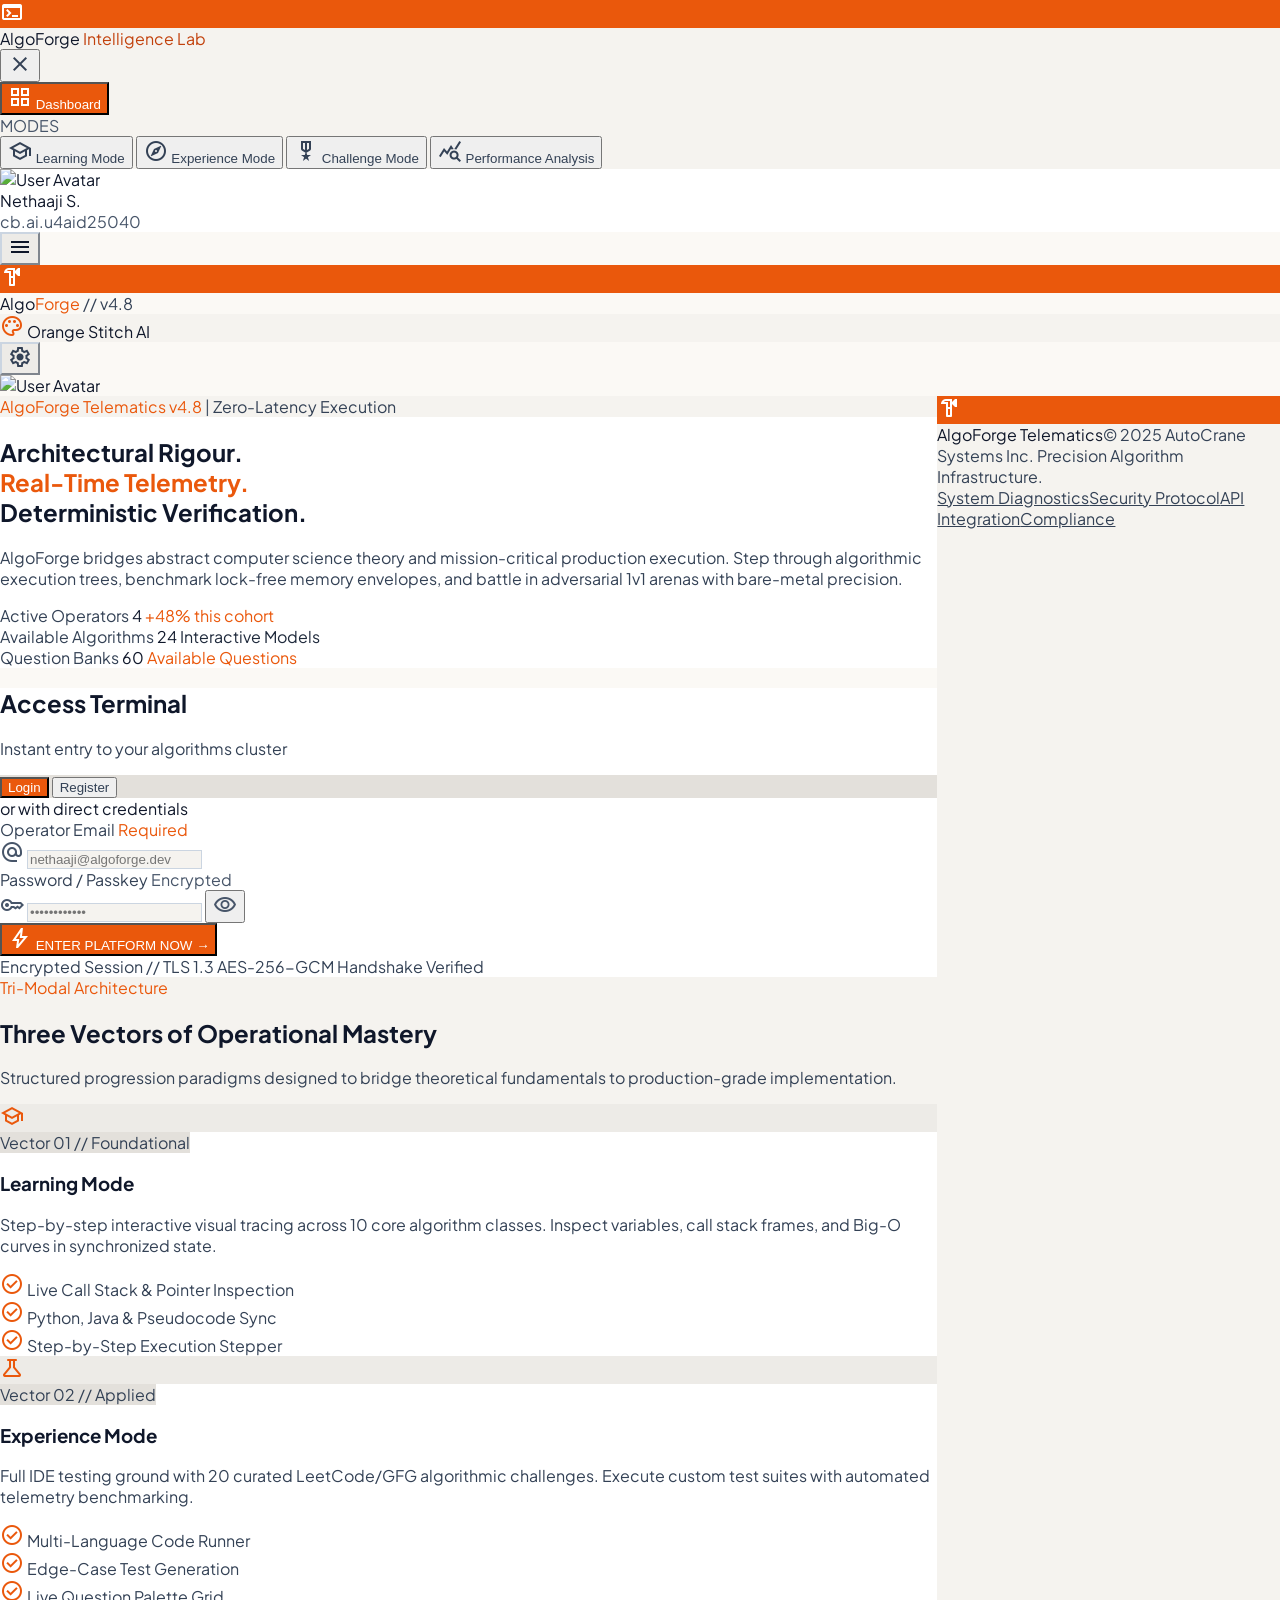
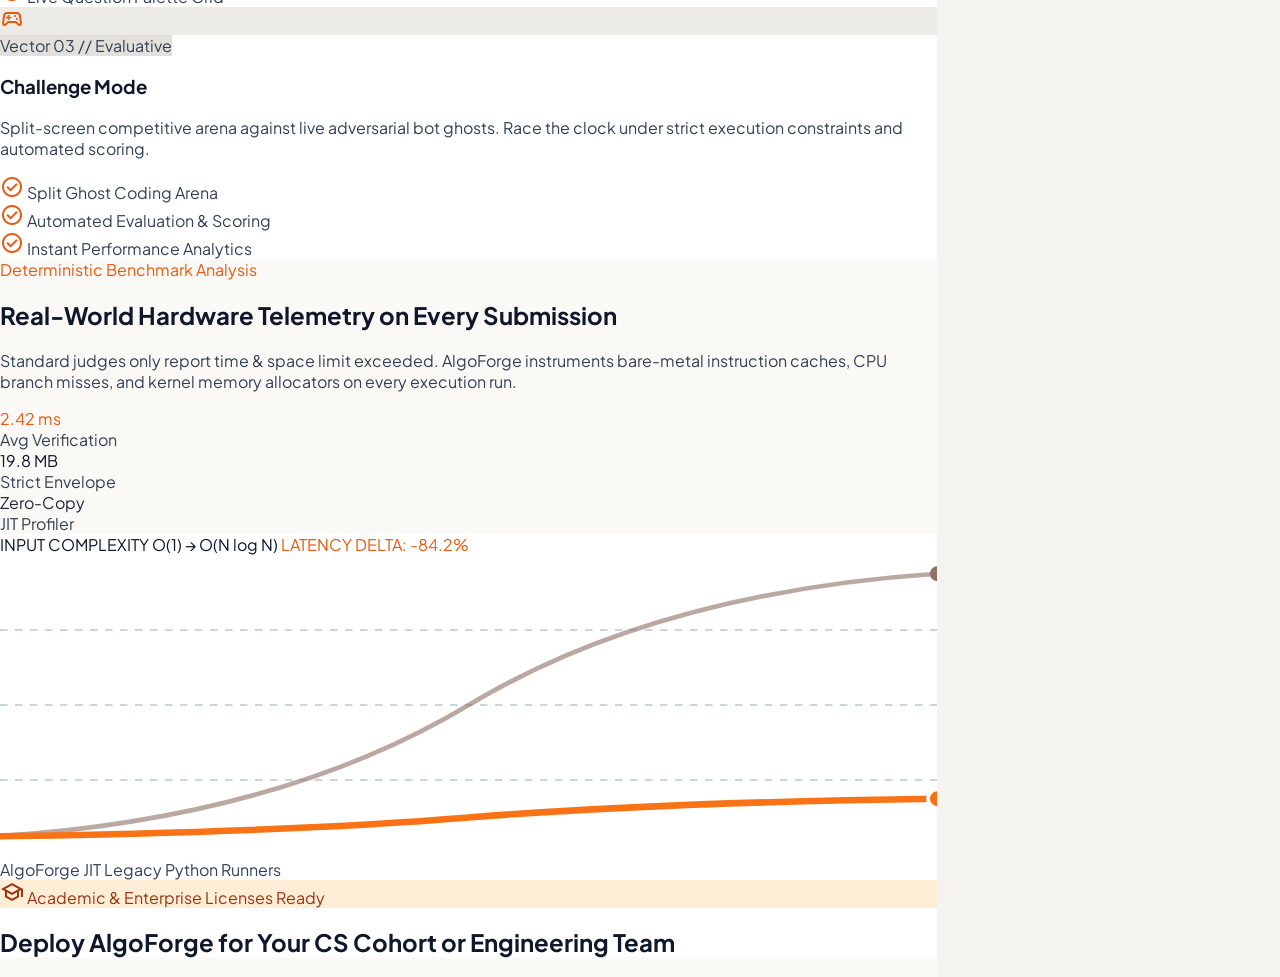
==== frontend/index.html @ 38f9e0bc "Add files via upload" ====
<!DOCTYPE html>

<html lang="en" data-theme="orange">

<head>

    <meta charset="UTF-8"/>

    <meta name="viewport" content="width=device-width, initial-scale=1.0"/>

    <meta content="web_standard" name="shell-type"/>

    <title>AlgoForge // Precision Algorithm Telematics</title>

    <!-- Fonts matching Stitch Warm Industrial Design System -->

    <link rel="preconnect" href="https://fonts.googleapis.com"/>

    <link rel="preconnect" href="https://fonts.gstatic.com" crossorigin=""/>

    <link href="https://fonts.googleapis.com/css2?family=Plus+Jakarta+Sans:wght@400;500;600;700;800&family=JetBrains+Mono:wght@400;500;600;700&display=swap" rel="stylesheet"/>

    <link href="https://fonts.googleapis.com/css2?family=Material+Symbols+Outlined:opsz,wght,FILL,GRAD@20..48,100..700,0..1,-50..200" rel="stylesheet"/>

    <style>

        @layer base {

            html, body { margin: 0; padding: 0; }

            body { overscroll-behavior: none; }

        }

    </style>

    <!-- Tailwind CSS with Stitch Warm Industrial Orange & White Tokens -->

    <script src="https://cdn.tailwindcss.com"></script>

    <script id="tailwind-config">

tailwind.config = {

    darkMode: "class",

    theme: {

      extend: {

        "colors": {

          "on-secondary-fixed": "#131b2e",

          "surface-variant": "#e4e2de",

          "inverse-on-surface": "#f2f0ec",

          "primary-container": "#f97316",

          "on-error-container": "#93000a",

          "tertiary": "#595f66",

          "surface-container-low": "#f5f3ef",

          "primary-fixed-dim": "#ffb690",

          "on-primary": "#ffffff",

          "tertiary-fixed": "#dde3eb",

          "primary": "#9d4300",

          "surface-dim": "#dbdad6",

          "on-tertiary": "#ffffff",

          "on-secondary-fixed-variant": "#3f465c",

          "on-primary-fixed": "#341100",

          "on-error": "#ffffff",

          "on-background": "#1b1c1a",

          "outline": "#8c7164",

          "secondary-fixed": "#dae2fd",

          "on-primary-fixed-variant": "#783200",

          "on-primary-container": "#582200",

          "tertiary-container": "#959ba2",

          "secondary": "#565e74",

          "on-tertiary-fixed-variant": "#41474e",

          "on-secondary": "#ffffff",

          "on-tertiary-fixed": "#161c22",

          "surface-tint": "#9d4300",

          "surface-bright": "#fbf9f5",

          "inverse-surface": "#30312e",

          "error": "#ba1a1a",

          "surface-container": "#f0eeea",

          "secondary-container": "#dae2fd",

          "on-secondary-container": "#5c647a",

          "tertiary-fixed-dim": "#c1c7cf",

          "primary-fixed": "#ffdbca",

          "outline-variant": "#e0c0b1",

          "surface-container-lowest": "#ffffff",

          "on-surface": "#1b1c1a",

          "background": "#fbf9f5",

          "surface": "#fbf9f5",

          "error-container": "#ffdad6",

          "surface-container-high": "#eae8e4",

          "surface-container-highest": "#e4e2de",

          "inverse-primary": "#ffb690",

          "on-tertiary-container": "#2d3339",

          "secondary-fixed-dim": "#bec6e0",

          "on-surface-variant": "#584237"

        },

        "borderRadius": {

          "DEFAULT": "0.25rem",

          "lg": "0.5rem",

          "xl": "0.75rem",

          "full": "9999px"

        },

        "spacing": {

          "gutter": "1.25rem",

          "space-sm": "0.5rem",

          "space-lg": "1.5rem",

          "space-md": "1rem",

          "margin": "1.75rem",

          "space-xl": "2rem",

          "space-xs": "0.25rem"

        },

        "fontFamily": {

          "body-lg": [

            "Plus Jakarta Sans"

          ],

          "label-md": [

            "Plus Jakarta Sans"

          ],

          "headline-lg-mobile": [

            "Plus Jakarta Sans"

          ],

          "body-md": [

            "Plus Jakarta Sans"

          ],

          "headline-md": [

            "Plus Jakarta Sans"

          ],

          "label-sm": [

            "Plus Jakarta Sans"

          ],

          "telemetry-metric": [

            "Plus Jakarta Sans"

          ],

          "display": [

            "Plus Jakarta Sans"

          ],

          "body-sm": [

            "Plus Jakarta Sans"

          ],

          "headline-sm": [

            "Plus Jakarta Sans"

          ],

          "headline-lg": [

            "Plus Jakarta Sans"

          ],

          "label-lg": [

            "Plus Jakarta Sans"

          ]

        },

        "fontSize": {

          "body-lg": [

            "15px",

            {

              "lineHeight": "22px",

              "fontWeight": "400"

            }

          ],

          "label-md": [

            "12px",

            {

              "lineHeight": "16px",

              "fontWeight": "500"

            }

          ],

          "headline-lg-mobile": [

            "20px",

            {

              "lineHeight": "28px",

              "fontWeight": "700"

            }

          ],

          "body-md": [

            "13px",

            {

              "lineHeight": "18px",

              "fontWeight": "400"

            }

          ],

          "headline-md": [

            "18px",

            {

              "lineHeight": "26px",

              "fontWeight": "600"

            }

          ],

          "label-sm": [

            "11px",

            {

              "lineHeight": "14px",

              "fontWeight": "600"

            }

          ],

          "telemetry-metric": [

            "22px",

            {

              "lineHeight": "28px",

              "fontWeight": "700"

            }

          ],

          "display": [

            "36px",

            {

              "lineHeight": "44px",

              "fontWeight": "700"

            }

          ],

          "body-sm": [

            "12px",

            {

              "lineHeight": "16px",

              "fontWeight": "400"

            }

          ],

          "headline-sm": [

            "15px",

            {

              "lineHeight": "22px",

              "fontWeight": "600"

            }

          ],

          "headline-lg": [

            "24px",

            {

              "lineHeight": "32px",

              "fontWeight": "700"

            }

          ],

          "label-lg": [

            "14px",

            {

              "lineHeight": "20px",

              "fontWeight": "600"

            }

          ]

        }

      },

    },

  }

    </script>

    <link rel="stylesheet" href="styles.css"/>

</head>

<body class="bg-surface font-body-md text-body-md text-on-surface antialiased min-h-screen flex flex-col select-none relative">



    <!-- ============================================================== -->

    <!-- STITCH DESIGN UNIFIED PILL HEADER NAVBAR                        -->

    <!-- ============================================================== -->

    <!-- ============================================================== -->
    <!-- DYNAMIC SLIDE-OUT NAVIGATION DRAWER (STITCH AI SPECIFICATION)  -->
    <!-- ============================================================== -->
    <div id="drawer-backdrop" class="fixed inset-0 bg-black/40 backdrop-blur-xs z-[60] hidden opacity-0 transition-opacity duration-300"></div>
    <aside id="platform-slide-drawer" class="fixed left-0 top-0 h-full w-72 bg-surface-container-low z-[70] flex flex-col justify-between p-space-md shadow-2xl transition-transform duration-300 -translate-x-full border-r border-outline-variant/30">
        <div class="flex flex-col gap-space-lg">
            <!-- Brand + Close Drawer Button -->
            <div class="flex items-center justify-between px-space-sm pt-space-xs">
                <div class="flex items-center gap-space-sm cursor-pointer select-none" id="drawer-brand-btn">
                    <div class="w-10 h-10 rounded-xl bg-primary-container text-on-primary flex items-center justify-center shadow-sm">
                        <span class="material-symbols-outlined text-[22px]">terminal</span>
                    </div>
                    <div class="flex flex-col">
                        <span class="font-headline-md text-headline-md tracking-tight text-on-surface font-bold">AlgoForge</span>
                        <span class="font-label-sm text-label-sm text-primary font-semibold uppercase tracking-wider">Intelligence Lab</span>
                    </div>
                </div>
                <button id="drawer-close-btn" type="button" class="w-8 h-8 rounded-full flex items-center justify-center text-on-surface-variant hover:bg-surface-container-high hover:text-on-surface transition-colors cursor-pointer" title="Close Drawer" aria-label="Close Drawer">
                    <span class="material-symbols-outlined text-[20px]">close</span>
                </button>
            </div>

            <!-- Primary Navigation: Home Dashboard -->
            <div class="flex flex-col gap-space-xs">
                <nav class="flex flex-col gap-space-xs">
                    <button type="button" id="drawer-nav-home" class="drawer-nav-btn flex items-center gap-space-sm px-space-md py-space-sm rounded-xl transition-all group bg-primary-container text-on-primary shadow-sm font-semibold text-left cursor-pointer w-full" data-drawer-mode="home">
                        <span class="material-symbols-outlined text-[20px] transition-transform group-hover:scale-105">grid_view</span>
                        <span class="font-label-lg text-label-lg">Dashboard</span>
                    </button>
                </nav>
            </div>

            <!-- Modes Navigation Section -->
            <div class="flex flex-col gap-space-xs">
                <div class="px-space-md pb-space-xs">
                    <span class="font-label-sm text-label-sm uppercase tracking-wider text-outline font-semibold">MODES</span>
                </div>
                <nav class="flex flex-col gap-space-xs">
                    <button type="button" id="drawer-nav-learning" class="drawer-nav-btn flex items-center gap-space-sm px-space-md py-space-sm rounded-xl text-on-surface-variant hover:bg-surface-container-high hover:text-on-surface transition-all group text-left cursor-pointer w-full" data-drawer-mode="learning">
                        <span class="material-symbols-outlined text-[20px] transition-transform group-hover:scale-105">school</span>
                        <span class="font-label-lg text-label-lg">Learning Mode</span>
                    </button>
                    <button type="button" id="drawer-nav-experience" class="drawer-nav-btn flex items-center gap-space-sm px-space-md py-space-sm rounded-xl text-on-surface-variant hover:bg-surface-container-high hover:text-on-surface transition-all group text-left cursor-pointer w-full" data-drawer-mode="experience">
                        <span class="material-symbols-outlined text-[20px] transition-transform group-hover:scale-105">explore</span>
                        <span class="font-label-lg text-label-lg">Experience Mode</span>
                    </button>
                    <button type="button" id="drawer-nav-challenge" class="drawer-nav-btn flex items-center gap-space-sm px-space-md py-space-sm rounded-xl text-on-surface-variant hover:bg-surface-container-high hover:text-on-surface transition-all group text-left cursor-pointer w-full" data-drawer-mode="challenge">
                        <span class="material-symbols-outlined text-[20px] transition-transform group-hover:scale-105">military_tech</span>
                        <span class="font-label-lg text-label-lg">Challenge Mode</span>
                    </button>
                    <button type="button" id="drawer-nav-report" class="drawer-nav-btn flex items-center gap-space-sm px-space-md py-space-sm rounded-xl text-on-surface-variant hover:bg-surface-container-high hover:text-on-surface transition-all group text-left cursor-pointer w-full" data-drawer-mode="report">
                        <span class="material-symbols-outlined text-[20px] transition-transform group-hover:scale-105">query_stats</span>
                        <span class="font-label-lg text-label-lg">Performance Analysis</span>
                    </button>
                </nav>
            </div>
        </div>

        <!-- Drawer Bottom User Profile Card with Lobby Action -->
        <div class="pt-space-md flex flex-col gap-2">
            <div id="drawer-user-card" class="p-space-sm rounded-xl bg-surface-container-lowest flex items-center gap-space-sm shadow-[0_1px_8px_rgba(0,0,0,0.02)] cursor-pointer hover:bg-surface-container transition-colors group border border-outline-variant/30" title="Click username to show Lobby (Login / Gateway)">
                <div class="relative flex-shrink-0">
                    <img id="drawer-user-avatar" class="w-9 h-9 rounded-full bg-primary flex items-center justify-center border border-primary-container" src="https://api.dicebear.com/7.x/identicon/svg?seed=Nethaaji" alt="User Avatar"/>
                    <span class="absolute bottom-0 right-0 w-2.5 h-2.5 rounded-full bg-primary-container ring-2 ring-surface-container-lowest"></span>
                </div>
                <div class="flex flex-col min-w-0 flex-1 cursor-pointer" id="drawer-username-container" title="Click to view Lobby Portal action">
                    <div class="flex items-center justify-between">
                        <span id="drawer-user-name" class="font-label-md text-label-md text-on-surface truncate font-semibold group-hover:text-primary transition-colors">Nethaaji S.</span>
                    </div>
                    <span id="drawer-user-callsign" class="font-body-sm text-body-sm text-outline truncate">cb.ai.u4aid25040</span>
                </div>
                </div>
    </aside>

    <!-- ============================================================== -->
    <!-- STITCH DESIGN UNIFIED PILL HEADER NAVBAR                        -->
    <!-- ============================================================== -->
    <header class="fixed top-0 w-full z-50 bg-surface/90 backdrop-blur-xl shadow-[0_1px_8px_rgba(0,0,0,0.04)] border-b border-outline-variant/30">
        <div class="h-16 w-full px-gutter flex items-center justify-between gap-space-md">
            <div class="flex items-center gap-2 sm:gap-space-md flex-shrink-0">
                <!-- 3-LINES DYNAMIC SLIDE DRAWER TOGGLE BUTTON -->
                <button id="btn-toggle-slide-drawer" type="button" class="w-10 h-10 rounded-xl bg-surface-container hover:bg-surface-container-high flex items-center justify-center text-on-surface transition-colors cursor-pointer shadow-xs border border-outline-variant/30" title="Open Navigation Drawer" aria-label="Open Navigation Drawer">
                    <span class="material-symbols-outlined text-[24px]">menu</span>
                </button>

                <div class="flex items-center gap-space-sm cursor-pointer select-none" id="platform-logo-btn" title="AlgoForge Telematics">
                    <div class="w-9 h-9 rounded-full bg-primary-container flex items-center justify-center text-on-primary shadow-sm">
                        <span class="material-symbols-outlined text-[20px]">hardware</span>
                    </div>
                    <span class="font-headline-md text-headline-md tracking-tight text-on-surface font-bold">Algo<span class="text-primary-container">Forge</span></span>
                    <span class="font-label-sm text-[10px] text-tertiary ml-0.5">// v4.8</span>
                </div>
            </div>

            <div class="flex items-center gap-2 sm:gap-space-md justify-end">
                <!-- READ-ONLY UI TEMPLATE INFORMATIONAL BADGE -->
                                <!-- LIVE ACTIVE MODE BADGE -->
                <div id="header-active-mode-pill" class="hidden sm:flex items-center gap-2 bg-primary-container/10 border border-primary-container/30 px-3 py-1 rounded-full text-primary-container font-mono text-xs font-bold shadow-xs transition-all select-none" title="Current Active Platform Mode">
                    <span class="w-2 h-2 rounded-full bg-primary-container animate-pulse"></span>
                    <span id="header-active-mode-text">MODE: HOME DASHBOARD</span>
                </div>

                <div id="header-theme-info-badge" class="flex items-center gap-1.5 bg-surface-container-low px-2.5 sm:px-3 py-1 rounded-full font-label-md text-xs text-on-surface-variant border border-outline-variant/30 select-none cursor-default shadow-xs" title="Assigned Platform Template (Informational)">
                    <span class="material-symbols-outlined text-[16px] text-primary-container">palette</span>
                    <span class="text-[10px] uppercase font-bold text-outline hidden sm:inline">Template:</span>
                    <span id="header-active-theme-label" class="font-semibold text-on-surface">Orange Stitch</span>
                </div>

                <!-- LIVE TELEMETRY STATUS PILL -->
                <div class="hidden xl:flex items-center gap-2 bg-surface-container px-3.5 py-1.5 rounded-full text-on-surface-variant shadow-sm border border-outline-variant/30">
                    <span class="w-2 h-2 rounded-full bg-primary-container animate-pulse"></span>
                    <span class="font-label-md text-xs font-semibold text-primary-container">[TELEMETRY: ONLINE // 144 FPS]</span>
                </div>

                <!-- SETTINGS ICON BUTTON (PLACED EXACTLY WHERE USERNAME WAS) -->
                <button id="header-settings-btn" type="button" class="w-9 h-9 rounded-full bg-surface-container hover:bg-surface-container-high flex items-center justify-center text-on-surface-variant hover:text-on-surface transition-colors shadow-xs border border-outline-variant/40 cursor-pointer" title="System Settings" aria-label="System Settings">
                    <span class="material-symbols-outlined text-[20px]">settings</span>
                </button>

                <!-- USER PROFILE AVATAR (NO LOGIN BUTTON BESIDE IT) -->
                <div id="user-badge" class="flex items-center gap-2 p-1 rounded-full cursor-pointer hover:ring-2 hover:ring-primary-container/40 transition-all border border-outline-variant/40" title="User Profile">
                    <img id="user-avatar" class="w-7 h-7 rounded-full border border-primary-container" src="https://api.dicebear.com/7.x/identicon/svg?seed=Nethaaji" alt="User Avatar"/>
                    <span id="user-display-name" class="hidden">Nethaaji</span>
                </div>
            </div>
        </div>
    </header>



    <!-- ============================================================== -->

    <!-- 0. STITCH AI ORANGE & WHITE LANDING PAGE (PORTAL & OVERVIEW)   -->

    <!-- ============================================================== -->

    <div id="landing-page-view" class="w-full min-h-screen relative flex flex-col bg-surface font-body-md text-body-md text-on-surface antialiased pt-16">

        <main class="w-full bg-surface min-h-screen">

            <div class="flex flex-col w-full relative">

                <!-- SECTION 1: HERO & ACCESS TERMINAL -->

                <section class="w-full px-gutter py-space-xl">

                    <div class="w-full max-w-[1560px] mx-auto grid grid-cols-1 lg:grid-cols-12 gap-space-lg items-stretch">

                        <!-- Left Hero Narrative Panel (7 Cols) -->

                        <div class="lg:col-span-7 bg-surface-container-lowest rounded-[28px] p-space-xl shadow-[0_8px_30px_-4px_rgba(15,23,42,0.04)] flex flex-col justify-between relative overflow-hidden border border-outline-variant/30">

                            <!-- Ambient Warm Safety Accent Glow -->

                            <div class="absolute -top-20 -left-20 w-64 h-64 rounded-full bg-primary-container/10 blur-3xl pointer-events-none"></div>

                            <div>

                                <!-- Status pill breadcrumb -->

                                <div class="inline-flex items-center gap-space-xs bg-surface-container-low px-3 py-1 rounded-full text-on-surface-variant font-label-sm text-label-sm mb-space-md border border-outline-variant/40">

                                    <span class="w-2 h-2 rounded-full bg-primary-container animate-ping"></span>

                                    <span class="text-primary-container font-semibold">AlgoForge Telematics v4.8</span>

                                    <span class="text-outline">|</span>

                                    <span>Zero-Latency Execution</span>

                                </div>

                                <h1 class="font-headline-lg text-3xl sm:text-4xl text-on-surface tracking-tight leading-tight">

                                    Architectural Rigour.<br/>

                                    <span class="text-primary-container">Real-Time Telemetry.</span><br/>

                                    Deterministic Verification.

                                </h1>

                                <p class="font-body-lg text-body-lg text-on-surface-variant max-w-xl mt-space-md leading-relaxed">

                                    AlgoForge bridges abstract computer science theory and mission-critical production execution. Step through algorithmic execution trees, benchmark lock-free memory envelopes, and battle in adversarial 1v1 arenas with bare-metal precision.

                                </p>

                            </div>



                            <!-- Live Telemetric Micro-Grid -->

                            <div class="grid grid-cols-3 gap-space-sm pt-space-lg mt-space-md border-t border-surface-container-high/60">

                                <div class="flex flex-col">

                                    <span class="font-label-sm text-label-sm text-on-surface-variant">Active Operators</span>
                                    <span id="landing-active-operators" class="font-headline-md text-xl font-bold text-on-surface mt-0.5">1</span>
                                    <span id="landing-operators-sub" class="font-body-sm text-xs text-primary-container font-medium">+100% active cadet</span>

                                </div>

                                <div class="flex flex-col border-l border-surface-container-high pl-space-sm">

                                    <span class="font-label-sm text-label-sm text-on-surface-variant">Available Algorithms</span>
                                    <span id="landing-available-algorithms" class="font-headline-md text-xl font-bold text-on-surface mt-0.5">24</span>
                                    <span id="landing-algorithms-sub" class="font-body-sm text-xs text-secondary font-medium">Interactive Models</span>

                                </div>

                                <div class="flex flex-col border-l border-surface-container-high pl-space-sm">

                                    <span class="font-label-sm text-label-sm text-on-surface-variant">Question Banks</span>
                                    <span id="landing-available-questions" class="font-headline-md text-xl font-bold text-on-surface mt-0.5">60</span>
                                    <span id="landing-questions-sub" class="font-body-sm text-xs text-primary-container font-medium">Available Questions</span>

                                </div>

                            </div>

                        </div>



                        <!-- Right Column: Operator Access Gateway (5 Cols) -->

                        <div class="lg:col-span-5 bg-surface-container-lowest rounded-[28px] p-space-xl shadow-[0_8px_30px_-4px_rgba(15,23,42,0.04)] flex flex-col justify-between border border-outline-variant/30">

                            <div>

                                <div class="flex items-center justify-between pb-space-sm border-b border-surface-container-high/80 mb-space-md">

                                    <div>

                                        <h2 class="font-headline-md text-lg text-on-surface font-bold tracking-tight">Access Terminal</h2>

                                        <p class="font-body-sm text-body-sm text-on-surface-variant">Instant entry to your algorithms cluster</p>

                                    </div>

                                    <!-- Segmented Pill for Login / Register -->

                                    <div class="bg-surface-container-high/60 p-1 rounded-full flex items-center shadow-inner" id="auth-tab-group">

                                        <button class="px-space-md py-1 rounded-full font-label-md text-xs bg-primary-container text-on-primary transition-all shadow-sm font-bold cursor-pointer" id="tab-login" type="button">

                                            Login

                                        </button>

                                        <button class="px-space-md py-1 rounded-full font-label-md text-xs text-on-surface-variant hover:text-on-surface transition-all font-medium cursor-pointer" id="tab-register" type="button">

                                            Register

                                        </button>

                                    </div>

                                </div>



                                <!-- CONTINUOUS 2-STEP REGISTRATION STEPPER INDICATOR -->

                                <div id="reg-stepper-bar" class="hidden mb-3 p-2 bg-surface-container-low rounded-xl border border-outline-variant/40">

                                    <div class="flex items-center justify-between text-xs font-bold">

                                        <div id="reg-step-badge-1" class="flex items-center gap-1.5 text-primary-container">

                                            <span class="w-5 h-5 rounded-full bg-primary-container text-on-primary flex items-center justify-center text-[10px] font-bold">1</span>

                                            <span>Credentials</span>

                                        </div>

                                        <span class="text-outline-variant text-[14px]">→</span>

                                        <div id="reg-step-badge-2" class="flex items-center gap-1.5 text-on-surface-variant opacity-60">

                                            <span class="w-5 h-5 rounded-full bg-surface-container-high text-on-surface flex items-center justify-center text-[10px] font-bold">2</span>

                                            <span>Template Selection</span>

                                        </div>

                                    </div>

                                </div>



                                <!-- STEP 2 PANE: TEMPLATE SELECTION (Displayed sequentially after Step 1) -->

                                <div id="template-selection-container" class="hidden mb-3.5 space-y-2.5">

                                    <div class="flex items-center justify-between">

                                        <label class="font-label-md text-xs font-bold text-on-surface flex items-center gap-1.5">

                                            <span class="material-symbols-outlined text-primary-container text-[16px]">palette</span>

                                            <span>Step 2: Choose Your Platform Template:</span>

                                        </label>

                                        <span id="active-template-badge" class="font-label-sm text-[10px] text-primary-container font-mono bg-primary-fixed px-2 py-0.5 rounded-full font-bold">Orange Stitch AI</span>

                                    </div>

                                    <div class="grid grid-cols-2 gap-2" id="template-card-grid">

                                        <!-- Template 1: Orange Stitch (Default) -->

                                        <div class="template-card active-template p-2.5 rounded-xl border border-primary-container bg-surface-container-low flex flex-col justify-between gap-1.5 relative overflow-hidden" data-theme-target="orange">

                                            <div class="flex items-center justify-between">

                                                <div class="flex items-center gap-1">

                                                    <span class="w-3.5 h-3.5 rounded-full bg-[#f97316] ring-1 ring-white/50 shadow-xs"></span>

                                                    <span class="w-3.5 h-3.5 rounded-full bg-[#fbf9f5] border border-gray-300 shadow-xs"></span>

                                                    <span class="w-3.5 h-3.5 rounded-full bg-[#1b1c1a] shadow-xs"></span>

                                                </div>

                                                <span class="template-check material-symbols-outlined text-primary-container text-[17px]">check_circle</span>

                                            </div>

                                            <div>

                                                <div class="font-label-md text-xs font-bold text-on-surface">Orange Stitch AI</div>

                                                <div class="text-[10px] text-on-surface-variant leading-tight">Safety Orange & Warm Off-White</div>

                                            </div>

                                        </div>

                                        <!-- Template 2: Cyberpunk Glitch -->

                                        <div class="template-card p-2.5 rounded-xl border border-outline-variant/50 bg-surface-container-low flex flex-col justify-between gap-1.5 relative overflow-hidden" data-theme-target="cyberpunk">

                                            <div class="flex items-center justify-between">

                                                <div class="flex items-center gap-1">

                                                    <span class="w-3.5 h-3.5 rounded-full bg-[#00f0ff] ring-1 ring-white/50 shadow-xs"></span>

                                                    <span class="w-3.5 h-3.5 rounded-full bg-[#090a10] border border-gray-700 shadow-xs"></span>

                                                    <span class="w-3.5 h-3.5 rounded-full bg-[#ff0055] shadow-xs"></span>

                                                </div>

                                                <span class="template-check material-symbols-outlined text-outline text-[17px]">radio_button_unchecked</span>

                                            </div>

                                            <div>

                                                <div class="font-label-md text-xs font-bold text-on-surface">Cyberpunk Glitch</div>

                                                <div class="text-[10px] text-on-surface-variant leading-tight">Neon Cyan, Dark Obsidian Arena</div>

                                            </div>

                                        </div>

                                        <!-- Template 3: Clean Royal Blue -->

                                        <div class="template-card p-2.5 rounded-xl border border-outline-variant/50 bg-surface-container-low flex flex-col justify-between gap-1.5 relative overflow-hidden" data-theme-target="blue">

                                            <div class="flex items-center justify-between">

                                                <div class="flex items-center gap-1">

                                                    <span class="w-3.5 h-3.5 rounded-full bg-[#2563eb] ring-1 ring-white/50 shadow-xs"></span>

                                                    <span class="w-3.5 h-3.5 rounded-full bg-[#f8fafc] border border-gray-300 shadow-xs"></span>

                                                    <span class="w-3.5 h-3.5 rounded-full bg-[#0f172a] shadow-xs"></span>

                                                </div>

                                                <span class="template-check material-symbols-outlined text-outline text-[17px]">radio_button_unchecked</span>

                                            </div>

                                            <div>

                                                <div class="font-label-md text-xs font-bold text-on-surface">Clean Royal Blue</div>

                                                <div class="text-[10px] text-on-surface-variant leading-tight">Precision Sapphire & Crisp White</div>

                                            </div>

                                        </div>

                                        <!-- Template 4: Matrix Hacker Emerald -->

                                        <div class="template-card p-2.5 rounded-xl border border-outline-variant/50 bg-surface-container-low flex flex-col justify-between gap-1.5 relative overflow-hidden" data-theme-target="emerald">

                                            <div class="flex items-center justify-between">

                                                <div class="flex items-center gap-1">

                                                    <span class="w-3.5 h-3.5 rounded-full bg-[#10b981] ring-1 ring-white/50 shadow-xs"></span>

                                                    <span class="w-3.5 h-3.5 rounded-full bg-[#060d09] border border-gray-800 shadow-xs"></span>

                                                    <span class="w-3.5 h-3.5 rounded-full bg-[#34d399] shadow-xs"></span>

                                                </div>

                                                <span class="template-check material-symbols-outlined text-outline text-[17px]">radio_button_unchecked</span>

                                            </div>

                                            <div>

                                                <div class="font-label-md text-xs font-bold text-on-surface">Matrix Emerald</div>

                                                <div class="text-[10px] text-on-surface-variant leading-tight">Hacker Green, Monospace Noir</div>

                                            </div>

                                        </div>

                                    </div>



                                    <!-- Step 2 Navigation Buttons -->

                                    <div class="flex items-center gap-2 pt-2">

                                        <button id="btn-reg-back-step-1" type="button" class="py-2.5 px-3.5 rounded-xl bg-surface-container hover:bg-surface-container-high text-on-surface font-label-md text-xs font-semibold flex items-center gap-1 cursor-pointer transition-colors">

                                            <span class="material-symbols-outlined text-[16px]">arrow_back</span>

                                            <span>Back</span>

                                        </button>

                                        <button id="btn-reg-finish" type="button" class="flex-1 py-3 rounded-xl bg-primary-container hover:bg-primary text-on-primary font-label-md text-xs font-bold flex items-center justify-center gap-2 shadow-md transition-all cursor-pointer">

                                            <span class="material-symbols-outlined text-[18px]">verified</span>

                                            <span>Complete Registration →</span>

                                        </button>

                                    </div>

                                </div>



                                <!-- Divider -->

                                <div class="relative flex items-center justify-center my-3" id="auth-divider-container">

                                    <div class="w-full h-px bg-surface-container-high"></div>

                                    <span class="absolute bg-surface-container-lowest px-3 font-label-sm text-[10px] text-outline uppercase tracking-wider" id="auth-divider-text">or with direct credentials</span>

                                </div>



                                <!-- AUTH FEEDBACK NOTIFICATION BANNER (Registration Success / Login Errors) -->

                                <div id="auth-notification-banner" class="hidden mb-3.5 p-3 rounded-xl text-xs font-semibold flex items-start gap-2.5 shadow-sm transition-all border">

                                    <span id="auth-notification-icon" class="material-symbols-outlined text-[18px] shrink-0">check_circle</span>

                                    <span id="auth-notification-text" class="flex-1 leading-relaxed"></span>

                                </div>



                                <!-- AUTH FORM (STEP 1 CREDENTIALS & LOGIN) -->

                                <form class="space-y-3.5" id="auth-form">

                                    <div id="auth-credentials-pane" class="space-y-3.5">

                                        <!-- Callsign (Register only) -->

                                        <div class="hidden space-y-1" id="register-handle-field">

                                            <label class="font-label-md text-xs text-on-surface-variant font-medium flex items-center justify-between">

                                                <span>Callsign / Handle</span>

                                                <span class="text-primary-container text-[11px] font-semibold">Step 1 Required</span>

                                            </label>

                                            <div class="relative flex items-center">

                                                <span class="material-symbols-outlined absolute left-3.5 text-outline text-[18px]">badge</span>

                                                <input class="w-full bg-surface-container-low text-on-surface pl-10 pr-4 py-2.5 font-mono text-xs rounded-xl border border-outline-variant/60 focus:border-primary-container focus:outline-none focus:ring-1 focus:ring-primary-container transition-all" id="auth-username" placeholder="e.g. Nethaaji" type="text"/>

                                            </div>

                                        </div>



                                        <!-- Email -->

                                        <div class="space-y-1">

                                            <label class="font-label-md text-xs text-on-surface-variant font-medium flex items-center justify-between">

                                                <span>Operator Email</span>

                                                <span class="text-primary-container text-[11px] font-semibold">Required</span>

                                            </label>

                                            <div class="relative flex items-center">

                                                <span class="material-symbols-outlined absolute left-3.5 text-outline text-[18px]">alternate_email</span>

                                                <input class="w-full bg-surface-container-low text-on-surface pl-10 pr-4 py-2.5 font-mono text-xs rounded-xl border border-outline-variant/60 focus:border-primary-container focus:outline-none focus:ring-1 focus:ring-primary-container transition-all" id="auth-email" placeholder="nethaaji@algoforge.dev" required="" type="email"/>

                                            </div>

                                        </div>



                                        <!-- Password -->

                                        <div class="space-y-1">

                                            <label class="font-label-md text-xs text-on-surface-variant font-medium flex items-center justify-between">

                                                <span>Password / Passkey</span>

                                                <span class="text-outline text-[11px]">Encrypted</span>

                                            </label>

                                            <div class="relative flex items-center">

                                                <span class="material-symbols-outlined absolute left-3.5 text-outline text-[18px]">key</span>

                                                <input class="w-full bg-surface-container-low text-on-surface pl-10 pr-10 py-2.5 font-mono text-xs rounded-xl border border-outline-variant/60 focus:border-primary-container focus:outline-none focus:ring-1 focus:ring-primary-container transition-all" id="auth-passkey" placeholder="••••••••••••" required="" type="password"/>

                                                <button class="absolute right-3 text-outline hover:text-on-surface focus:outline-none cursor-pointer" id="toggle-password-visibility" type="button">

                                                    <span class="material-symbols-outlined text-[18px]">visibility</span>

                                                </button>

                                            </div>

                                        </div>

                                    </div>



                                    <!-- Step 1 Next Button (Registration Mode: transitions to Step 2 Template Choice) -->

                                    <button id="btn-reg-goto-step-2" type="button" class="hidden w-full py-3 bg-primary-container hover:bg-primary text-on-primary font-label-md text-xs font-bold uppercase tracking-wider rounded-xl shadow-md transition-all flex items-center justify-center gap-2 cursor-pointer mt-3">

                                        <span>Next: Choose Template Design (Step 2)</span>

                                        <span class="material-symbols-outlined text-[18px]">arrow_forward</span>

                                    </button>



                                    <!-- Direct Login Submit Button (Login Mode) -->

                                    <button class="w-full py-3 bg-primary-container hover:bg-primary text-on-primary font-label-md text-xs font-bold uppercase tracking-wider rounded-xl shadow-md hover:shadow-lg transition-all flex items-center justify-center gap-2 cursor-pointer mt-3 active:scale-[0.99]" id="auth-submit-btn" type="submit">

                                        <span class="material-symbols-outlined text-[18px]">bolt</span>

                                        <span id="submit-btn-text">ENTER PLATFORM NOW →</span>

                                    </button>





                                </form>



                                <!-- Status Log -->

                                <div class="hidden mt-3 p-2.5 bg-surface-container-low border border-primary-container/40 rounded-xl text-primary-container font-mono text-xs flex items-center gap-2" id="auth-status-log">

                                    <span class="material-symbols-outlined text-[16px] animate-spin">sync</span>

                                    <span id="auth-status-text">Access granted. Entering platform...</span>

                                </div>

                            </div>



                            <div class="text-[11px] text-on-surface-variant/70 text-center pt-3 border-t border-surface-container-high/60 mt-2">

                                Encrypted Session // TLS 1.3 AES-256-GCM Handshake Verified

                            </div>

                        </div>

                    </div>

                </section>



                <!-- SECTION 2: THREE VECTORS OF OPERATIONAL MASTERY -->

                <section class="w-full px-gutter py-space-xl bg-surface-container-low/60 border-y border-outline-variant/30">

                    <div class="w-full max-w-[1560px] mx-auto flex flex-col gap-space-lg">

                        <div class="flex flex-col sm:flex-row sm:items-end justify-between gap-space-sm">

                            <div>

                                <span class="font-label-sm text-label-sm uppercase tracking-wider text-primary-container font-semibold">Tri-Modal Architecture</span>

                                <h2 class="font-headline-lg text-2xl sm:text-3xl text-on-surface tracking-tight mt-0.5">Three Vectors of Operational Mastery</h2>

                            </div>

                            <p class="font-body-md text-body-md text-on-surface-variant max-w-md">

                                Structured progression paradigms designed to bridge theoretical fundamentals to production-grade implementation.

                            </p>

                        </div>



                        <!-- 3 Cards Grid -->

                        <div class="grid grid-cols-1 md:grid-cols-3 gap-space-md">

                            <!-- VECTOR 1: LEARNING MODE -->

                            <div class="bg-surface-container-lowest rounded-[24px] p-space-lg shadow-[0_8px_30px_-4px_rgba(15,23,42,0.04)] flex flex-col justify-between group hover:border-primary-container transition-all border border-outline-variant/40">

                                <div>

                                    <div class="flex items-center justify-between mb-space-md">

                                        <div class="w-11 h-11 rounded-2xl bg-surface-container flex items-center justify-center text-primary-container shadow-sm group-hover:bg-primary-container group-hover:text-on-primary transition-colors">

                                            <span class="material-symbols-outlined text-[24px]">school</span>

                                        </div>

                                        <span class="font-label-sm text-label-sm bg-surface-container-high px-2.5 py-1 rounded-full text-on-surface-variant font-medium">Vector 01 // Foundational</span>

                                    </div>

                                    <h3 class="font-headline-md text-xl font-bold text-on-surface">Learning Mode</h3>

                                    <p class="font-body-sm text-body-sm text-on-surface-variant mt-space-xs leading-relaxed">

                                        Step-by-step interactive visual tracing across 10 core algorithm classes. Inspect variables, call stack frames, and Big-O curves in synchronized state.

                                    </p>

                                    <div class="space-y-1.5 mt-space-md pt-space-md border-t border-surface-container-high text-xs text-on-surface-variant">

                                        <div class="flex items-center gap-2"><span class="material-symbols-outlined text-primary-container text-sm">check_circle</span> Live Call Stack &amp; Pointer Inspection</div>

                                        <div class="flex items-center gap-2"><span class="material-symbols-outlined text-primary-container text-sm">check_circle</span> Python, Java &amp; Pseudocode Sync</div>

                                        <div class="flex items-center gap-2"><span class="material-symbols-outlined text-primary-container text-sm">check_circle</span> Step-by-Step Execution Stepper</div>

                                    </div>

                                </div>

                                

                            </div>



                            <!-- VECTOR 2: EXPERIENCE MODE -->

                            <div class="bg-surface-container-lowest rounded-[24px] p-space-lg shadow-[0_8px_30px_-4px_rgba(15,23,42,0.04)] flex flex-col justify-between group hover:border-primary-container transition-all border border-outline-variant/40">

                                <div>

                                    <div class="flex items-center justify-between mb-space-md">

                                        <div class="w-11 h-11 rounded-2xl bg-surface-container flex items-center justify-center text-primary-container shadow-sm group-hover:bg-primary-container group-hover:text-on-primary transition-colors">

                                            <span class="material-symbols-outlined text-[24px]">science</span>

                                        </div>

                                        <span class="font-label-sm text-label-sm bg-surface-container-high px-2.5 py-1 rounded-full text-on-surface-variant font-medium">Vector 02 // Applied</span>

                                    </div>

                                    <h3 class="font-headline-md text-xl font-bold text-on-surface">Experience Mode</h3>

                                    <p class="font-body-sm text-body-sm text-on-surface-variant mt-space-xs leading-relaxed">

                                        Full IDE testing ground with 20 curated LeetCode/GFG algorithmic challenges. Execute custom test suites with automated telemetry benchmarking.

                                    </p>

                                    <div class="space-y-1.5 mt-space-md pt-space-md border-t border-surface-container-high text-xs text-on-surface-variant">

                                        <div class="flex items-center gap-2"><span class="material-symbols-outlined text-primary-container text-sm">check_circle</span> Multi-Language Code Runner</div>

                                        <div class="flex items-center gap-2"><span class="material-symbols-outlined text-primary-container text-sm">check_circle</span> Edge-Case Test Generation</div>

                                        <div class="flex items-center gap-2"><span class="material-symbols-outlined text-primary-container text-sm">check_circle</span> Live Question Palette Grid</div>

                                    </div>

                                </div>

                                

                            </div>



                            <!-- VECTOR 3: CHALLENGE MODE -->

                            <div class="bg-surface-container-lowest rounded-[24px] p-space-lg shadow-[0_8px_30px_-4px_rgba(15,23,42,0.04)] flex flex-col justify-between group hover:border-primary-container transition-all border border-outline-variant/40">

                                <div>

                                    <div class="flex items-center justify-between mb-space-md">

                                        <div class="w-11 h-11 rounded-2xl bg-surface-container flex items-center justify-center text-primary-container shadow-sm group-hover:bg-primary-container group-hover:text-on-primary transition-colors">

                                            <span class="material-symbols-outlined text-[24px]">sports_esports</span>

                                        </div>

                                        <span class="font-label-sm text-label-sm bg-surface-container-high px-2.5 py-1 rounded-full text-on-surface-variant font-medium">Vector 03 // Evaluative</span>

                                    </div>

                                    <h3 class="font-headline-md text-xl font-bold text-on-surface">Challenge Mode</h3>

                                    <p class="font-body-sm text-body-sm text-on-surface-variant mt-space-xs leading-relaxed">

                                        Split-screen competitive arena against live adversarial bot ghosts. Race the clock under strict execution constraints and automated scoring.

                                    </p>

                                    <div class="space-y-1.5 mt-space-md pt-space-md border-t border-surface-container-high text-xs text-on-surface-variant">

                                        <div class="flex items-center gap-2"><span class="material-symbols-outlined text-primary-container text-sm">check_circle</span> Split Ghost Coding Arena</div>

                                        <div class="flex items-center gap-2"><span class="material-symbols-outlined text-primary-container text-sm">check_circle</span> Automated Evaluation &amp; Scoring</div>

                                        <div class="flex items-center gap-2"><span class="material-symbols-outlined text-primary-container text-sm">check_circle</span> Instant Performance Analytics</div>

                                    </div>

                                </div>

                                

                            </div>

                        </div>

                    </div>

                </section>



                <!-- SECTION 3: DETERMINISTIC BENCHMARK ANALYSIS -->

                <section class="w-full px-gutter py-space-xl">

                    <div class="w-full max-w-[1560px] mx-auto grid grid-cols-1 lg:grid-cols-12 gap-space-lg items-center">

                        <div class="lg:col-span-5 flex flex-col gap-space-md">

                            <span class="font-label-sm text-label-sm uppercase tracking-wider text-primary-container font-semibold">Deterministic Benchmark Analysis</span>

                            <h2 class="font-headline-lg text-2xl sm:text-3xl text-on-surface tracking-tight">Real-World Hardware Telemetry on Every Submission</h2>

                            <p class="font-body-md text-body-md text-on-surface-variant leading-relaxed">

                                Standard judges only report time &amp; space limit exceeded. AlgoForge instruments bare-metal instruction caches, CPU branch misses, and kernel memory allocators on every execution run.

                            </p>

                            <div class="flex items-center gap-space-lg pt-2 text-xs font-mono">

                                <div><span id="landing-bench-avg-latency" class="font-bold text-base text-primary-container">2.42 ms</span><br/><span class="text-on-surface-variant">Avg Verification</span></div>

                                <div class="border-l border-outline-variant pl-4"><span id="landing-bench-memory" class="font-bold text-base text-on-surface">19.8 MB</span><br/><span class="text-on-surface-variant">Strict Envelope</span></div>

                                <div class="border-l border-outline-variant pl-4"><span id="landing-bench-profiler" class="font-bold text-base text-secondary">Zero-Copy</span><br/><span class="text-on-surface-variant">JIT Profiler</span></div>

                            </div>

                        </div>



                        <!-- Sparkline Graph Card -->

                        <div class="lg:col-span-7 bg-surface-container-lowest rounded-[28px] p-space-lg shadow-[0_8px_30px_-4px_rgba(15,23,42,0.04)] border border-outline-variant/40 flex flex-col gap-space-md">

                            <div class="flex items-center justify-between pb-2 border-b border-surface-container-high text-xs font-mono">

                                <span class="font-bold text-on-surface">INPUT COMPLEXITY O(1) &rarr; O(N log N)</span>

                                <span id="landing-bench-delta" class="text-primary-container font-bold">LATENCY DELTA: -84.2%</span>

                            </div>

                            <!-- Graph Visualization -->

                            <div class="w-full h-44 relative flex items-end">

                                <svg class="w-full h-full overflow-visible" viewBox="0 0 500 160">

                                    <line class="text-outline-variant/30" stroke="currentColor" stroke-dasharray="4 4" x1="0" x2="500" y1="40" y2="40"></line>

                                    <line class="text-outline-variant/30" stroke="currentColor" stroke-dasharray="4 4" x1="0" x2="500" y1="80" y2="80"></line>

                                    <line class="text-outline-variant/30" stroke="currentColor" stroke-dasharray="4 4" x1="0" x2="500" y1="120" y2="120"></line>

                                    <!-- Legacy Curve -->

                                    <path d="M 0 150 Q 150 140 250 80 T 500 10" fill="none" stroke="#8c7164" stroke-width="2.5" opacity="0.6"></path>

                                    <!-- AlgoForge Orange Curve -->

                                    <path d="M 0 150 Q 150 148 250 140 T 500 130" fill="none" stroke="#f97316" stroke-width="3.5"></path>

                                    <circle cx="500" cy="130" r="5" fill="#f97316" stroke="#ffffff" stroke-width="2"></circle>

                                    <circle cx="500" cy="10" r="4" fill="#8c7164"></circle>

                                </svg>

                            </div>

                            <div class="flex items-center justify-between font-mono text-xs text-on-surface-variant">

                                <span class="flex items-center gap-1.5"><span class="w-2.5 h-2.5 bg-primary-container rounded-sm"></span> AlgoForge JIT</span>

                                <span class="flex items-center gap-1.5"><span class="w-2.5 h-2.5 bg-outline rounded-sm"></span> Legacy Python Runners</span>

                            </div>

                        </div>

                    </div>

                </section>



                <!-- SECTION 4: ENTERPRISE & COHORT -->

                <section class="w-full px-gutter py-space-xl bg-surface-container-lowest border-t border-outline-variant/30">

                    <div class="w-full max-w-[1560px] mx-auto flex flex-col sm:flex-row items-center justify-between gap-space-md">

                        <div>

                            <div class="inline-flex items-center gap-1.5 px-3 py-1 rounded-full bg-primary-fixed text-on-primary-fixed-variant font-label-sm text-xs font-semibold mb-2">

                                <span class="material-symbols-outlined text-[15px]">school</span> Academic &amp; Enterprise Licenses Ready

                            </div>

                            <h2 class="font-headline-lg text-xl sm:text-2xl text-on-surface tracking-tight">Deploy AlgoForge for Your CS Cohort or Engineering Team</h2>

                        </div>

                        

                    </div>

                </section>

            </div>

        </main>

        <footer class="w-full bg-surface-container-low shadow-[0_1px_8px_rgba(0,0,0,0.04)]"><div class="w-full px-gutter py-space-xl flex flex-col md:flex-row items-center justify-between gap-space-md"><div class="flex items-center gap-space-sm"><div class="w-7 h-7 rounded-full bg-primary-container flex items-center justify-center text-on-primary"><span class="material-symbols-outlined text-[15px]">hardware</span></div><span class="font-label-lg text-label-lg text-on-surface font-semibold">AlgoForge Telematics</span><span class="font-body-sm text-body-sm text-on-surface-variant ml-2">© 2025 AutoCrane Systems Inc. Precision Algorithm Infrastructure.</span></div><div class="flex items-center gap-space-lg"><a class="font-label-md text-label-md text-on-surface-variant hover:text-on-surface transition-colors" href="#">System Diagnostics</a><a class="font-label-md text-label-md text-on-surface-variant hover:text-on-surface transition-colors" href="#">Security Protocol</a><a class="font-label-md text-label-md text-on-surface-variant hover:text-on-surface transition-colors" href="#">API Integration</a><a class="font-label-md text-label-md text-on-surface-variant hover:text-on-surface transition-colors" href="#">Compliance</a></div></div></footer>

    </div>



    <!-- ============================================================== -->

    <!-- MAIN PLATFORM APPLICATION VIEW (LEARNING, EXPERIENCE, CHALLENGE)-->

    <!-- ============================================================== -->

    <div id="platform-app-view" class="w-full min-h-screen flex flex-col hidden relative pt-16 bg-surface">



        <!-- ============================================================== -->

        <!-- PERSISTENT & ACCESSIBLE STICKY PLATFORM MODE CHANGING BAR     -->

        <!-- ============================================================== -->

        <!-- HORIZONTAL NAVIGATION BUTTONS REMOVED (MODES NOW ACCESSIBLE VIA LEFT DYNAMIC SLIDE DRAWER) -->
        <div id="sticky-platform-mode-bar" class="hidden">
            <div id="platform-sub-mode-bar" class="hidden">
                <button id="sub-mode-home" class="hidden"></button>
                <button id="sub-mode-learning" class="hidden"></button>
                <button id="sub-mode-experience" class="hidden"></button>
                <button id="sub-mode-challenge" class="hidden"></button>
                <button id="sub-mode-report" class="hidden"></button>
            </div>
        </div>



        <!-- ============================================================== -->

        <!-- 1. DEDICATED LEARNING MODE SECTION                             -->

        <!-- ============================================================== -->

                <!-- ============================================================== -->
        <!-- 0. DEDICATED STUDENT HOME DASHBOARD (STITCH AI DESIGN)         -->
        <!-- ============================================================== -->
        <section id="home-mode-section" class="flex-1 flex flex-col overflow-y-auto hidden">
<div class="flex flex-col w-full">
<!-- Content Canvas Area -->
<div class="px-gutter py-space-lg flex flex-col gap-space-lg max-w-7xl mx-auto w-full">
                <!-- Mode Title Banner: HOME DASHBOARD -->
                <div class="w-full flex items-center justify-between pb-3 border-b border-outline-variant/20 mb-2">
                    <div class="flex items-center gap-2.5">
                        <div class="w-9 h-9 rounded-2xl bg-primary-container text-on-primary flex items-center justify-center shadow-xs shrink-0">
                            <span class="material-symbols-outlined text-[20px]">dashboard</span>
                        </div>
                        <div>
                            <span class="font-mono text-[10px] uppercase font-bold tracking-widest text-primary-container block leading-none">ACTIVE WORKSPACE TAB</span>
                            <h2 class="font-headline-md text-lg font-bold text-on-surface tracking-tight mt-0.5">Home Dashboard Mode</h2>
                        </div>
                    </div>
                    
                </div>
<!-- Welcoming Header Banner -->
<div class="flex flex-col md:flex-row md:items-end justify-between gap-space-md pb-space-xs">
<div class="flex flex-col gap-1">
<div class="flex items-center gap-2">
<span class="w-2 h-2 rounded-full bg-primary-container animate-pulse"></span>
<span class="font-label-md text-label-md uppercase tracking-wider text-outline font-semibold">AlgoForge Arena // v4.8</span>
<span class="text-outline-variant">•</span>
<span class="font-label-sm text-label-sm px-2.5 py-0.5 rounded-full bg-primary-container/10 text-primary-container font-mono font-bold border border-primary-container/20">Dual-Engine Invariant Hub</span>
</div>
<h1 id="home-cadet-greeting" class="font-display text-display text-on-surface tracking-tight font-bold">Hello, <span id="home-cadet-name">Cadet</span></h1>
<p class="font-body-lg text-body-lg text-on-surface-variant max-w-2xl">
    Your dual-engine workspace for visual algorithm exploration in Experience Mode and timed challenge problem solving with hardware telemetry.
</p>
</div>
<!-- Action pill trigger -->
<div class="flex items-center gap-space-sm self-start md:self-auto">
<button id="home-btn-cloud-ide" type="button" class="inline-flex items-center gap-2 px-space-md py-2.5 rounded-full bg-primary-container text-on-primary hover:bg-primary transition-colors shadow-sm font-label-lg text-label-lg cursor-pointer font-bold"><span class="material-symbols-outlined text-[18px]">terminal</span><span>Enter Challenge Arena</span></button>
</div>
</div>
<!-- Core Key Metrics Bar (4 balanced high-impact cards) -->
<div class="grid grid-cols-1 sm:grid-cols-2 lg:grid-cols-4 gap-space-md">
<!-- Card 1: Experience Mode -->
<div class="bg-surface-container-lowest rounded-xl p-space-md flex flex-col justify-between shadow-sm relative overflow-hidden group hover:shadow-md transition-shadow cursor-pointer" onclick="switchMode('experience')">
<div class="flex items-start justify-between">
<div class="w-10 h-10 rounded-xl bg-primary-fixed flex items-center justify-center text-primary">
<span class="material-symbols-outlined text-[22px]">visibility</span>
</div>
<span class="font-label-sm text-label-sm font-semibold uppercase tracking-wider text-outline">Visualizer Hub</span>
</div>
<div class="mt-space-md">
<span class="font-headline-lg text-headline-lg font-bold text-on-surface tracking-tight block">15 Core Invariants</span>
<p class="font-body-sm text-body-sm text-outline mt-0.5 flex items-center gap-1.5">
<span class="material-symbols-outlined text-[15px] text-primary">account_tree</span>
    Interactive trace &amp; step-by-step
</p>
</div>
<div class="w-full bg-surface-container-high h-1.5 rounded-full mt-space-sm overflow-hidden">
<div class="bg-primary-container h-full rounded-full w-[100%]"></div>
</div>
</div>
<!-- Card 2: Challenge Mode -->
<div class="bg-surface-container-lowest rounded-xl p-space-md flex flex-col justify-between shadow-sm relative overflow-hidden group hover:shadow-md transition-shadow cursor-pointer" onclick="switchMode('challenge')">
<div class="flex items-start justify-between">
<div class="w-10 h-10 rounded-xl bg-secondary-fixed flex items-center justify-center text-secondary">
<span class="material-symbols-outlined text-[22px]">terminal</span>
</div>
<span class="font-label-sm text-label-sm font-semibold uppercase tracking-wider text-outline">Timed Arena</span>
</div>
<div class="mt-space-md">
<span class="font-headline-lg text-headline-lg font-bold text-on-surface tracking-tight block">36 Question Bank</span>
<p class="font-body-sm text-body-sm text-outline mt-0.5 flex items-center gap-1.5">
<span class="material-symbols-outlined text-[15px] text-emerald-500">timer</span>
    Individual stopwatch per question
</p>
</div>
<div class="w-full bg-surface-container-high h-1.5 rounded-full mt-space-sm overflow-hidden">
<div class="bg-emerald-500 h-full rounded-full w-[100%]"></div>
</div>
</div>
<!-- Card 3: Deterministic Invariant Judge -->
<div class="bg-surface-container-lowest rounded-xl p-space-md flex flex-col justify-between shadow-sm relative overflow-hidden group hover:shadow-md transition-shadow">
<div class="flex items-start justify-between">
<div class="w-10 h-10 rounded-xl bg-surface-container-high flex items-center justify-center text-on-surface">
<span class="material-symbols-outlined text-[22px] text-primary-container">speed</span>
</div>
<span class="font-label-sm text-label-sm font-semibold uppercase tracking-wider text-outline">Telemetry Judge</span>
</div>
<div class="mt-space-md">
<div class="flex items-baseline gap-1.5">
<span class="font-headline-lg text-headline-lg font-bold text-on-surface tracking-tight">0.04 ms</span>
<span class="font-label-sm text-label-sm text-primary font-semibold">Zero-Copy JIT</span>
</div>
<p class="font-body-sm text-body-sm text-outline mt-0.5 truncate">Cycle-accurate memory &amp; latency profiling</p>
</div>
<div class="w-full bg-surface-container-high h-1.5 rounded-full mt-space-sm overflow-hidden">
<div class="bg-primary-container h-full rounded-full w-[100%]"></div>
</div>
</div>
<!-- Card 4: Problem Difficulty Tiers -->
<div class="bg-surface-container-lowest rounded-xl p-space-md flex flex-col justify-between shadow-sm relative overflow-hidden group hover:shadow-md transition-shadow">
<div class="flex items-start justify-between">
<div class="w-10 h-10 rounded-xl bg-tertiary-fixed flex items-center justify-center text-on-tertiary-container">
<span class="material-symbols-outlined text-[22px]">bar_chart</span>
</div>
<span class="font-label-sm text-label-sm font-semibold uppercase tracking-wider text-outline">Difficulty Balance</span>
</div>
<div class="mt-space-md">
<div class="flex items-baseline gap-1.5">
<span class="font-headline-lg text-headline-lg font-bold text-on-surface tracking-tight">15E • 15M • 6H</span>
</div>
<p class="font-body-sm text-body-sm text-outline mt-0.5 truncate">Easy, Medium, Hard algorithmic questions</p>
</div>
<div class="w-full bg-surface-container-high h-1.5 rounded-full mt-space-sm overflow-hidden">
<div class="bg-on-surface h-full rounded-full w-[100%]"></div>
</div>
</div>
</div>
<!-- Main Showcase Section: 2/3 and 1/3 Bento Column Split -->
<div class="grid grid-cols-1 lg:grid-cols-12 gap-space-lg">
<!-- Left Column (8 cols): Active Featured Assessment & Completed Tasks -->
<div class="lg:col-span-8 flex flex-col gap-space-lg">
<!-- Challenge & Experience Mode Question Solving Arena Hub -->
<div class="bg-surface-container-lowest rounded-2xl p-space-lg shadow-sm flex flex-col justify-between relative overflow-hidden">
    <!-- Subtle warm decorative corner glow -->
    <div class="absolute -right-16 -top-16 w-56 h-56 rounded-full bg-primary-container/10 blur-3xl pointer-events-none"></div>
    <div class="relative z-10">
        <!-- Top Badges & Status (Dual-Engine Arena Header) -->
        <div class="flex flex-wrap items-center justify-between gap-space-sm pb-space-sm">
            <div class="flex items-center gap-space-sm">
                <span class="px-3 py-1 rounded-full bg-primary-container text-on-primary font-label-sm text-xs font-bold uppercase tracking-wide flex items-center gap-1.5 shadow-xs">
                    <span class="w-2 h-2 rounded-full bg-on-primary animate-pulse"></span>
                    ACTIVE QUESTION SOLVING ARENA
                </span>
                <span class="font-label-sm text-xs text-outline flex items-center gap-1 font-medium">
                    <span class="material-symbols-outlined text-[16px] text-primary-container">timer</span>
                    Individual Stopwatch Active
                </span>
            </div>
            <span class="font-label-sm text-xs px-2.5 py-1 rounded-lg bg-surface-container-high text-primary-container font-mono font-bold border border-primary-container/20">
                36 Available Questions • 100% Deterministic
            </span>
        </div>

        <div class="mt-2">
            <h2 class="font-headline-lg text-xl sm:text-2xl text-on-surface font-bold tracking-tight">
                Dual-Engine Question Solving: Experience &amp; Challenge Arenas
            </h2>
            <p class="font-body-md text-sm text-on-surface-variant mt-1.5 max-w-3xl leading-relaxed">
                Step-by-step visual state exploration in <strong class="text-on-surface">Experience Mode</strong> paired with LeetCode-style timed verification in <strong class="text-on-surface">Challenge Mode</strong> featuring defined function signatures, clean coding workspace, and real hardware telemetry.
            </p>
        </div>

        <!-- Progress Tracker Bar (Replacing Active Session Tracker 4267/1380 min) -->
        <div class="mt-4 p-4 rounded-xl bg-surface-container-low border border-outline-variant/40 flex flex-col gap-2">
            <div class="flex items-center justify-between">
                <div class="flex items-center gap-2">
                    <span class="material-symbols-outlined text-[18px] text-primary-container">speed</span>
                    <span class="font-label-md text-xs font-bold text-on-surface">Question Solving Progress Tracker</span>
                </div>
                <span id="home-solving-tracker-count" class="font-mono text-xs font-bold text-primary-container">
                    15 Visualizers Ready • 36 Challenge Problems Available
                </span>
            </div>
            <div class="w-full bg-surface-container-highest h-2.5 rounded-full overflow-hidden">
                <div id="home-solving-progress-bar" class="bg-gradient-to-r from-primary-container via-amber-500 to-emerald-500 h-full rounded-full transition-all duration-700" style="width: 75%;"></div>
            </div>
            <div class="flex items-center justify-between text-[11px] font-mono text-on-surface-variant">
                <span>Test Harness: Cycle-Accurate Invariant Judge Active</span>
                <span class="text-emerald-500 font-bold">Sub-millisecond Latency Benchmarking</span>
            </div>
        </div>

        <!-- Dual Progress Cards: Experience Mode vs Challenge Mode -->
        <div class="mt-space-lg grid grid-cols-1 md:grid-cols-2 gap-space-md">
            <!-- Experience Mode Card -->
            <div class="bg-surface-container-low p-space-md rounded-xl border border-outline-variant/40 flex flex-col justify-between hover:border-primary-container/40 transition-colors">
                <div>
                    <div class="flex items-center justify-between mb-2">
                        <div class="flex items-center gap-2">
                            <div class="w-8 h-8 rounded-lg bg-surface-container-highest text-primary flex items-center justify-center">
                                <span class="material-symbols-outlined text-[18px]">visibility</span>
                            </div>
                            <span class="font-label-md text-sm font-bold text-on-surface">Experience Mode</span>
                        </div>
                        <span id="arena-hub-exp-status" class="text-xs font-mono font-bold text-primary">15 Visualizers Active</span>
                    </div>
                    <p class="font-body-sm text-xs text-on-surface-variant mb-3 leading-relaxed">
                        Step-by-step state exploration for sorting, heaps, trees, and graph algorithms with interactive timelines and AST inspections.
                    </p>
                </div>
                <div>
                    <div class="flex items-center justify-between text-xs font-mono mb-1 text-on-surface-variant">
                        <span>Invariant Coverage</span>
                        <span class="text-on-surface font-bold">15 / 15 Visualizers (100%)</span>
                    </div>
                    <div class="w-full bg-surface-container-highest h-2 rounded-full overflow-hidden mb-3">
                        <div class="bg-primary-container h-full rounded-full" style="width: 100%;"></div>
                    </div>
                    <button id="arena-hub-btn-experience" type="button" class="w-full py-2 px-3 rounded-lg bg-surface-container hover:bg-surface-container-high text-primary hover:text-on-surface font-label-md text-xs font-bold transition-all flex items-center justify-center gap-1.5 cursor-pointer shadow-xs border border-outline-variant/30">
                        <span>Launch Visualizer</span>
                        <span class="material-symbols-outlined text-[16px]">open_in_new</span>
                    </button>
                </div>
            </div>

            <!-- Challenge Mode Card -->
            <div class="bg-surface-container-low p-space-md rounded-xl border border-outline-variant/40 flex flex-col justify-between hover:border-emerald-500/40 transition-colors">
                <div>
                    <div class="flex items-center justify-between mb-2">
                        <div class="flex items-center gap-2">
                            <div class="w-8 h-8 rounded-lg bg-emerald-500/10 text-emerald-400 flex items-center justify-center">
                                <span class="material-symbols-outlined text-[18px]">terminal</span>
                            </div>
                            <span class="font-label-md text-sm font-bold text-on-surface">Challenge Mode</span>
                        </div>
                        <span id="arena-hub-chal-status" class="text-xs font-mono font-bold text-emerald-400">Timed Verification</span>
                    </div>
                    <p class="font-body-sm text-xs text-on-surface-variant mb-3 leading-relaxed">
                        Defined function signatures with clean space to code your solution. Per-question stopwatch timer and automated assertion judge.
                    </p>
                </div>
                <div>
                    <div class="flex items-center justify-between text-xs font-mono mb-1 text-on-surface-variant">
                        <span>Problem Bank Tiers</span>
                        <span class="text-on-surface font-bold">15 Easy • 15 Med • 6 Hard</span>
                    </div>
                    <div class="w-full bg-surface-container-highest h-2 rounded-full overflow-hidden mb-3">
                        <div class="bg-emerald-500 h-full rounded-full transition-all duration-500" style="width: 58%;"></div>
                    </div>
                    <button id="arena-hub-btn-challenge" type="button" class="w-full py-2 px-3 rounded-lg bg-primary-container hover:bg-primary text-on-primary font-label-md text-xs font-bold transition-all flex items-center justify-center gap-1.5 cursor-pointer shadow-xs">
                        <span>Solve Challenge Questions</span>
                        <span class="material-symbols-outlined text-[16px]">arrow_forward</span>
                    </button>
                </div>
            </div>
        </div>
    </div>

    <!-- Bottom Status & Quick Action Bar (Replacing Workspace snapshot / Resume Assessment) -->
    <div class="relative z-10 mt-space-lg pt-space-sm border-t border-outline-variant/30 flex flex-col sm:flex-row items-stretch sm:items-center justify-between gap-space-md">
        <div class="flex items-center gap-2">
            <span class="w-2.5 h-2.5 rounded-full bg-emerald-500 animate-pulse"></span>
            <span class="font-label-md text-xs sm:text-sm text-on-surface-variant font-mono">
                Python 3.11 Runtime Ready • Sub-millisecond Hardware Benchmarking Active
            </span>
        </div>
        <div class="flex items-center gap-2">
            <button id="home-btn-resume" type="button" class="inline-flex items-center justify-center gap-2 px-space-lg py-2.5 rounded-xl bg-primary-container text-on-primary hover:opacity-95 shadow-sm font-label-lg text-sm transition-all group cursor-pointer font-bold">
                <span>Start Question Solving</span>
                <span class="material-symbols-outlined text-[18px] transition-transform group-hover:translate-x-1">arrow_forward</span>
            </button>
        </div>
    </div>
</div>
<!-- Recent Submissions & Failure Diagnostics (No Completed Sign, Inspect Codes & Failures) -->
<div class="bg-surface-container-lowest rounded-2xl p-space-lg shadow-sm flex flex-col gap-space-md">
    <div class="flex items-center justify-between">
        <div>
            <h3 class="font-headline-md text-headline-md text-on-surface font-bold">Recent Submissions &amp; Failure Diagnostics</h3>
            <p class="font-body-sm text-body-sm text-outline">Inspect actual submitted codes, assertion failures, and runtime telemetry</p>
        </div>
        <div class="flex items-center gap-2">
            <span class="font-mono text-xs px-2.5 py-1 rounded-lg bg-surface-container text-on-surface-variant font-semibold">
                Click any row to inspect
            </span>
        </div>
    </div>
    
    <div id="home-recent-submissions-container" class="flex flex-col gap-space-xs mt-space-xs">
        <!-- Real attempted submissions rendered dynamically via renderRecentSubmissionsList() -->
        <div class="py-10 px-4 text-center flex flex-col items-center justify-center gap-2.5 rounded-2xl bg-surface-container-low/40 border border-dashed border-outline-variant/40 my-1">
            <div class="w-10 h-10 rounded-xl bg-surface-container-high flex items-center justify-center text-primary-container shadow-xs">
                <span class="material-symbols-outlined text-[22px]">code_blocks</span>
            </div>
            <div class="font-bold text-xs text-on-surface">No Submissions Attempted Yet</div>
            <p class="text-[11px] text-on-surface-variant max-w-sm leading-relaxed">
                You have not submitted any challenge solutions yet. Solve problems in Challenge Mode to view your real code submissions, failure diagnostics, and test traces here.
            </p>
        </div>
    </div>
</div>
</div>
<!-- Right Column (4 cols): Leaderboard & Quick Mode Shortcuts -->
<div class="lg:col-span-4 flex flex-col gap-space-lg">
<!-- Leaderboard Standing Card (Dynamic Enrolled Cadets, Score '-' If No Points) -->
<div class="bg-surface-container-lowest rounded-2xl p-space-lg shadow-sm flex flex-col gap-space-md">
    <div class="flex items-center justify-between">
        <div class="flex items-center gap-2">
            <div class="w-8 h-8 rounded-lg bg-primary-fixed flex items-center justify-center text-primary">
                <span class="material-symbols-outlined text-[18px]">leaderboard</span>
            </div>
            <h3 class="font-headline-md text-headline-md text-on-surface font-bold">Cohort Standing</h3>
        </div>
        <span id="home-leaderboard-enrolled-count" class="font-label-sm text-xs px-2.5 py-0.5 rounded-full bg-surface-container-high text-primary-container font-mono font-bold">
            Enrolled Cadets
        </span>
    </div>

    <!-- User Highlight Card -->
    <div id="home-leaderboard-user-card" class="p-space-md rounded-xl bg-primary-fixed/40 flex flex-col gap-space-xs">
        <!-- Dynamically rendered by renderHomeStandingLeaderboard() -->
    </div>

    <!-- Enrolled Members Preview List -->
    <div class="flex flex-col gap-1.5 pt-space-xs">
        <span class="font-label-sm text-xs uppercase tracking-wider text-outline font-semibold px-1 font-mono">Enrolled Leaderboard</span>
        <div id="home-leaderboard-list" class="flex flex-col gap-1.5">
            <!-- Dynamically rendered by renderHomeStandingLeaderboard() -->
        </div>
    </div>
    <button id="home-btn-leaderboard" type="button" class="w-full mt-space-xs py-2.5 rounded-xl bg-surface-container-low hover:bg-surface-container text-on-surface font-label-md text-xs transition-colors text-center font-bold cursor-pointer">View Full Cohort</button>
</div>
<!-- Quick Mode Shortcuts -->
<div class="flex flex-col gap-space-sm">
<span class="font-label-sm text-label-sm uppercase tracking-wider text-outline font-semibold px-1">
            Quick Navigation
          </span>
<!-- Shortcut 1: Experience Mode -->
<div id="home-shortcut-experience" role="button" tabindex="0" class="p-space-md rounded-2xl bg-surface-container-lowest hover:shadow-md transition-all flex items-center justify-between group shadow-sm cursor-pointer"><div class="flex items-center gap-space-sm"><div class="w-11 h-11 rounded-xl bg-primary-fixed flex items-center justify-center text-primary group-hover:scale-105 transition-transform"><span class="material-symbols-outlined text-[24px]">explore</span></div><div class="flex flex-col"><span class="font-headline-sm text-headline-sm font-bold text-on-surface group-hover:text-primary transition-colors">Hop into Experience Mode
                </span>
<span class="font-body-sm text-body-sm text-outline">Interactive Cloud IDE &amp; Guided Labs</span>
</div>
</div>
<div class="w-8 h-8 rounded-full bg-surface-container-low flex items-center justify-center text-on-surface group-hover:bg-primary-container group-hover:text-on-primary transition-colors">
<span class="material-symbols-outlined text-[18px]">arrow_forward</span>
</div>
</a>
<!-- Shortcut 2: Challenge Arena -->
<div id="home-shortcut-challenge" role="button" tabindex="0" class="p-space-md rounded-2xl bg-surface-container-lowest hover:shadow-md transition-all flex items-center justify-between group shadow-sm cursor-pointer"><div class="flex items-center gap-space-sm"><div class="w-11 h-11 rounded-xl bg-secondary-fixed flex items-center justify-center text-secondary group-hover:scale-105 transition-transform"><span class="material-symbols-outlined text-[24px]">swords</span></div><div class="flex flex-col"><span class="font-headline-sm text-headline-sm font-bold text-on-surface group-hover:text-primary transition-colors">Join Challenge Mode
                </span>
<span class="font-body-sm text-body-sm text-outline">Live Timed Competitive Arenas</span>
</div>
</div>
<div class="w-8 h-8 rounded-full bg-surface-container-low flex items-center justify-center text-on-surface group-hover:bg-primary-container group-hover:text-on-primary transition-colors">
<span class="material-symbols-outlined text-[18px]">arrow_forward</span>
</div>
</a>
</div>
</div>
</div>
</div>
</div>

        </section>

<section id="learning-mode-section" class="flex-1 flex flex-col overflow-hidden">
            <!-- Mode Title Banner: LEARNING MODE -->
            <div class="w-full px-gutter pt-3 pb-0">
                <div class="w-full flex items-center justify-between pb-2.5 border-b border-outline-variant/20">
                    <div class="flex items-center gap-2.5">
                        <div class="w-9 h-9 rounded-2xl bg-primary-container text-on-primary flex items-center justify-center shadow-xs shrink-0">
                            <span class="material-symbols-outlined text-[20px]">school</span>
                        </div>
                        <div>
                            <span class="font-mono text-[10px] uppercase font-bold tracking-widest text-primary-container block leading-none">ACTIVE WORKSPACE TAB</span>
                            <h2 class="font-headline-md text-lg font-bold text-on-surface tracking-tight mt-0.5">Learning Mode (Algorithm Tracer & Simulation)</h2>
                        </div>
                    </div>
                    
                </div>
            </div>


            <!-- Top Action & Stepper Control Bar (Stitch White Rounded Card) -->

            <div class="w-full px-gutter pt-4 pb-2">

                <div class="w-full bg-surface-container-lowest rounded-[24px] p-space-md shadow-[0_8px_30px_-4px_rgba(15,23,42,0.04)] border border-outline-variant/30 flex flex-col lg:flex-row items-start lg:items-center justify-between gap-space-md">

                    <div class="flex items-center gap-3 flex-wrap">

                        <div class="flex items-center gap-2">

                            <span class="w-8 h-8 rounded-full bg-primary-container/15 text-primary-container flex items-center justify-center"><span class="material-symbols-outlined text-[18px]">school</span></span>

                            <span class="font-label-md text-xs font-bold text-on-surface uppercase">Algorithm:</span>

                            <select id="algo-select" class="bg-white text-xs text-on-surface font-mono px-3 py-1.5 rounded-full border border-outline-variant outline-none cursor-pointer shadow-sm">

                                <option value="bubble_sort">1. Bubble Sort</option>

                                <option value="selection_sort">2. Selection Sort</option>

                                <option value="insertion_sort">3. Insertion Sort</option>

                                <option value="merge_sort">4. Merge Sort</option>

                                <option value="quick_sort">5. Quick Sort</option>

                                <option value="binary_search">6. Binary Search</option>

                                <option value="linear_search">7. Linear Search</option>

                                <option value="graph_bfs">8. Breadth-First Search (BFS)</option>

                                <option value="graph_dfs">9. Depth-First Search (DFS)</option>

                                <option value="bst">10. Binary Search Tree (BST)</option>

                            </select>

                        </div>



                        <div class="flex items-center gap-2">

                            <span class="font-label-md text-xs font-bold text-on-surface uppercase">Problem:</span>

                            <select id="problem-select" class="bg-white text-xs text-primary-container font-mono px-3 py-1.5 rounded-full border border-primary-container/40 outline-none cursor-pointer font-bold shadow-sm"></select>

                        </div>



                        <div class="flex items-center gap-2">

                            <span class="font-label-md text-xs font-bold text-on-surface uppercase">Test Case:</span>

                            <select id="testcase-select" class="bg-white text-xs text-primary-container font-mono px-3 py-1.5 rounded-full border border-primary-container/40 outline-none cursor-pointer font-bold shadow-sm"></select>

                        </div>



                        <button id="btn-run-telemetry" class="bg-primary-container text-on-primary font-bold px-4 py-1.5 rounded-full flex items-center gap-1.5 hover:bg-primary shadow-sm cursor-pointer text-xs" type="button">

                            <span class="material-symbols-outlined text-sm">tune</span> Load Telemetry

                        </button>

                    </div>



                    <!-- Stepper Playback Controls -->

                    <div class="flex items-center gap-2 bg-surface-container-low px-3 py-1.5 rounded-full border border-outline-variant/30 shadow-inner">

                        <button type="button" id="btn-step-prev" class="w-8 h-8 rounded-full bg-white flex items-center justify-center text-on-surface hover:bg-surface-container shadow-sm cursor-pointer" title="Previous Step">

                            <span class="material-symbols-outlined text-base">skip_previous</span>

                        </button>

                        <button type="button" id="btn-play-pause" class="px-3.5 py-1.5 rounded-full bg-primary-container text-on-primary font-bold flex items-center gap-1 shadow-sm hover:bg-primary cursor-pointer text-xs" title="Play / Pause">

                            <span id="icon-play-pause" class="material-symbols-outlined text-base">play_arrow</span>

                            <span id="btn-play-pause-text">Play</span>

                        </button>

                        <button type="button" id="btn-step-next" class="w-8 h-8 rounded-full bg-white flex items-center justify-center text-on-surface hover:bg-surface-container shadow-sm cursor-pointer" title="Next Step">

                            <span class="material-symbols-outlined text-base">skip_next</span>

                        </button>

                        <div class="flex items-center gap-1.5 pl-2 border-l border-outline-variant/40">

                            <input id="speed-slider" type="range" min="0.2" max="3.0" step="0.1" value="1.0" class="w-20 accent-primary-container cursor-pointer"/>

                            <span id="speed-label" class="text-[11px] font-mono text-on-surface font-semibold">1.0x</span>

                        </div>

                    </div>

                </div>



                <!-- Progress Bar -->

                <div id="progress-bar-container" class="w-full bg-surface-container h-1.5 rounded-full mt-2 cursor-pointer overflow-hidden shadow-inner">

                    <div id="progress-bar" class="bg-primary-container h-full transition-all duration-100 rounded-full" style="width: 0%;"></div>

                </div>

            </div>



            <!-- Main Learning Workspace Grid -->

            <div class="flex-1 flex overflow-hidden p-gutter gap-space-md">

                <!-- LEFT COLUMN: Problem Definition & Code Inspector -->

                <div class="w-1/2 flex flex-col gap-space-md overflow-y-auto">

                    <!-- Problem Card -->

                    <div class="bg-surface-container-lowest rounded-[24px] p-space-md shadow-[0_8px_30px_-4px_rgba(15,23,42,0.04)] border border-outline-variant/30 flex flex-col gap-2">

                        <div class="flex justify-between items-center border-b border-surface-container-high pb-2">

                            <div class="flex items-center gap-2">

                                <span id="problem-id-badge" class="text-xs font-mono font-bold bg-primary-fixed text-on-primary-fixed px-2.5 py-0.5 rounded-full">P001</span>

                                <h2 id="algo-title" class="text-base font-bold text-on-surface tracking-tight">Sort an Array</h2>

                            </div>

                            <span id="problem-level-badge" class="text-xs font-bold bg-primary-container text-on-primary px-3 py-0.5 rounded-full shadow-sm">Easy Level</span>

                        </div>

                        <div class="flex justify-between items-center text-xs text-on-surface-variant font-mono">

                            <span id="algo-category-text">Category: Sorting</span>

                            <span id="problem-count-text">4 Test Cases Loaded</span>

                        </div>

                        <p id="problem-desc" class="text-xs text-on-surface-variant leading-relaxed">Given an integer array, sort the elements in ascending order using Bubble Sort.</p>

                        

                        <!-- Complexity Badges -->

                        <div class="grid grid-cols-4 gap-2 font-mono text-center text-xs pt-1">

                            <div class="bg-surface-container-low p-2 rounded-xl border border-outline-variant/30">

                                <div class="text-[9px] text-on-surface-variant">BEST TIME</div>

                                <div id="comp-best" class="font-bold text-primary-container">O(n)</div>

                            </div>

                            <div class="bg-surface-container-low p-2 rounded-xl border border-outline-variant/30">

                                <div class="text-[9px] text-on-surface-variant">AVG TIME</div>

                                <div id="comp-avg" class="font-bold text-on-surface">O(n²)</div>

                            </div>

                            <div class="bg-surface-container-low p-2 rounded-xl border border-outline-variant/30">

                                <div class="text-[9px] text-on-surface-variant">WORST TIME</div>

                                <div id="comp-worst" class="font-bold text-secondary">O(n²)</div>

                            </div>

                            <div class="bg-surface-container-low p-2 rounded-xl border border-outline-variant/30">

                                <div class="text-[9px] text-on-surface-variant">SPACE</div>

                                <div id="comp-space" class="font-bold text-primary-container">O(1)</div>

                            </div>

                        </div>



                        <!-- Active Test Case Detail -->

                        <div class="bg-surface-container-low p-2.5 rounded-xl border border-outline-variant/30 text-xs font-mono space-y-1">

                            <div class="flex justify-between text-on-surface-variant text-[10px]">

                                <span>ACTIVE TEST INPUT</span>

                                <span id="active-tc-id" class="text-primary-container font-bold">TC #01</span>

                            </div>

                            <div id="active-tc-input" class="text-on-surface font-bold text-xs truncate">[64, 34, 25, 12, 22, 11, 90]</div>

                            <div class="text-[10px] text-on-surface-variant flex gap-2">

                                <span>Expected:</span>

                                <span id="active-tc-expected" class="text-primary-container font-bold">[11, 12, 22, 25, 34, 64, 90]</span>

                            </div>

                        </div>

                    </div>



                    <!-- Code Viewer Panel -->

                    <div class="bg-surface-container-lowest rounded-[24px] p-space-md shadow-[0_8px_30px_-4px_rgba(15,23,42,0.04)] border border-outline-variant/30 flex-1 flex flex-col min-h-[300px]">

                        <div class="flex justify-between items-center pb-2 border-b border-surface-container-high mb-2">

                            <span class="text-xs font-bold text-on-surface uppercase flex items-center gap-1.5">

                                <span class="material-symbols-outlined text-sm text-primary-container">code</span> IMPLEMENTATION KERNEL

                            </span>

                            <div class="flex items-center gap-1 bg-surface-container-low p-1 rounded-full text-xs font-mono">

                                <button type="button" id="code-tab-python" class="px-3 py-0.5 rounded-full bg-primary-container text-on-primary font-bold shadow-sm cursor-pointer">Python</button>

                                <button type="button" id="code-tab-java" class="px-3 py-0.5 rounded-full text-on-surface-variant hover:text-on-surface cursor-pointer">Java</button>

                                <button type="button" id="code-tab-pseudo" class="px-3 py-0.5 rounded-full text-on-surface-variant hover:text-on-surface cursor-pointer">Pseudocode</button>

                            </div>

                        </div>

                        <div class="flex-1 bg-surface-container-low rounded-xl p-3 font-mono text-xs overflow-auto flex border border-outline-variant/30">

                            <div id="line-numbers" class="text-outline select-none pr-3 border-r border-outline-variant/30 text-right leading-relaxed"></div>

                            <pre id="code-content" class="pl-3 text-on-surface leading-relaxed flex-1 whitespace-pre"></pre>

                        </div>

                    </div>

                </div>



                <!-- RIGHT COLUMN: Interactive Visualizer & Execution Telemetry -->

                <div class="w-1/2 flex flex-col gap-space-md overflow-hidden">

                    <!-- Visualizer Canvas Container -->

                    <div class="flex-1 bg-surface-container-lowest rounded-[24px] p-space-md shadow-[0_8px_30px_-4px_rgba(15,23,42,0.04)] border border-outline-variant/30 flex flex-col relative overflow-hidden">

                        <div class="flex justify-between items-center pb-2 border-b border-surface-container-high mb-2">

                            <span class="text-xs font-bold text-on-surface uppercase flex items-center gap-1.5">

                                <span class="material-symbols-outlined text-sm text-primary-container">visibility</span> ARENA VISUALIZATION

                            </span>

                            <div class="flex items-center gap-2">

                                <span id="step-count-badge" class="text-xs font-mono font-bold bg-primary-fixed text-on-primary-fixed px-3 py-0.5 rounded-full">Step 0 / 0</span>

                            </div>

                        </div>



                        <!-- Unified Visualizer Canvas (Dynamic for Array, Tree, and Graph) -->
                        <div id="2d-nodes-container" class="w-full flex-1 flex items-center justify-center gap-3 p-4 overflow-x-auto min-h-[240px] relative"></div>
                        <div id="array-visualizer" class="hidden"></div>



                        <!-- Step Description Banner -->

                        <div class="mt-2 bg-surface-container-low p-2.5 rounded-xl border border-outline-variant/30 flex items-center gap-2 text-xs font-mono">

                            <span class="material-symbols-outlined text-primary-container text-base">info</span>

                            <span id="step-desc-text" class="text-on-surface leading-snug">Press Play or Step Next to initialize execution tracer.</span>

                        </div>

                    </div>



                    <!-- Variable Watch & Call Stack Split View -->

                    <div class="h-44 grid grid-cols-2 gap-space-md">

                        <!-- Variables Watch Table -->

                        <div class="bg-surface-container-lowest rounded-[24px] p-space-md shadow-[0_8px_30px_-4px_rgba(15,23,42,0.04)] border border-outline-variant/30 flex flex-col overflow-hidden">

                            <span class="text-[11px] font-bold text-on-surface uppercase flex items-center gap-1 pb-1.5 border-b border-surface-container-high">

                                <span class="material-symbols-outlined text-sm text-primary-container">data_object</span> VARIABLE INSPECTOR

                            </span>

                            <div class="flex-1 overflow-y-auto mt-1">

                                <table class="w-full text-[11px] font-mono text-left">

                                    <thead><tr class="text-on-surface-variant border-b border-surface-container-high/60"><th class="pb-1">VAR</th><th class="pb-1">VALUE</th></tr></thead>

                                    <tbody id="vars-table-body" class="divide-y divide-surface-container-high/40 text-on-surface"></tbody>

                                </table>

                            </div>

                        </div>



                        <!-- Call Stack Inspector -->

                        <div class="bg-surface-container-lowest rounded-[24px] p-space-md shadow-[0_8px_30px_-4px_rgba(15,23,42,0.04)] border border-outline-variant/30 flex flex-col overflow-hidden">

                            <span class="text-[11px] font-bold text-on-surface uppercase flex items-center gap-1 pb-1.5 border-b border-surface-container-high">

                                <span class="material-symbols-outlined text-sm text-primary-container">layers</span> CALL STACK TRACE

                            </span>

                            <div id="call-stack-container" class="flex-1 overflow-y-auto mt-1 space-y-1 font-mono text-xs"></div>

                        </div>

                </div>

        </section>



        <!-- ============================================================== -->

        <!-- 2. DEDICATED EXPERIENCE MODE SECTION                           -->

        <!-- ============================================================== -->

        <section id="experience-mode-section" class="flex-1 flex flex-col overflow-y-auto hidden">

            <div class="w-full px-gutter py-space-md flex flex-col gap-space-lg">
                <!-- Mode Title Banner: EXPERIENCE MODE -->
                <div class="w-full flex items-center justify-between pb-3 border-b border-outline-variant/20 mb-1">
                    <div class="flex items-center gap-2.5">
                        <div class="w-9 h-9 rounded-2xl bg-primary-container text-on-primary flex items-center justify-center shadow-xs shrink-0">
                            <span class="material-symbols-outlined text-[20px]">science</span>
                        </div>
                        <div>
                            <span class="font-mono text-[10px] uppercase font-bold tracking-widest text-primary-container block leading-none">ACTIVE WORKSPACE TAB</span>
                            <h2 class="font-headline-md text-lg font-bold text-on-surface tracking-tight mt-0.5">Experience Mode (Interactive Invariant Workbench)</h2>
                        </div>
                    </div>
                    
                </div>


                <!-- Top Action / IDE Sub-Toolbar -->

                <div class="w-full bg-surface-container-lowest rounded-3xl p-space-md shadow-sm flex flex-col lg:flex-row items-center justify-between gap-space-md border border-outline-variant/30">

                    <!-- File Tabs & Environment Info -->

                    <div class="flex items-center gap-space-md flex-wrap w-full lg:w-auto">

                        <div class="flex items-center bg-surface-container-low p-1.5 rounded-full">

                            <button type="button" id="exp-tab-main" class="flex items-center gap-2 px-space-md py-1.5 rounded-full bg-surface-container-lowest text-on-surface font-label-md text-label-md shadow-sm transition-all cursor-pointer">

                                <span class="material-symbols-outlined text-[16px] text-primary-container">code</span>

                                <span>main.py</span>

                                <span class="w-2 h-2 rounded-full bg-primary-container"></span>

                            </button>

                            <button type="button" id="exp-tab-solution" class="flex items-center gap-2 px-space-md py-1.5 rounded-full text-on-surface-variant hover:text-on-surface font-label-md text-label-md transition-all cursor-pointer">

                                <span class="material-symbols-outlined text-[16px] text-tertiary">integration_instructions</span>

                                <span>solution.cpp</span>

                            </button>

                            <button type="button" id="exp-tab-bench" class="flex items-center gap-2 px-space-md py-1.5 rounded-full text-on-surface-variant hover:text-on-surface font-label-md text-label-md transition-all cursor-pointer">

                                <span class="material-symbols-outlined text-[16px] text-tertiary">speed</span>

                                <span>benchmark.rs</span>

                            </button>

                        </div>

                        <!-- Language Selector -->

                        <div class="relative inline-flex items-center">

                            <div class="flex items-center gap-2 bg-surface-container px-space-md py-1.5 rounded-full cursor-pointer hover:bg-surface-container-high transition-colors text-on-surface">

                                <span class="material-symbols-outlined text-primary-container text-[18px]">data_object</span>

                                <span class="font-label-md text-label-md">Python 3.12 (CPython JIT)</span>

                                <span class="material-symbols-outlined text-outline text-[16px]">expand_more</span>

                            </div>

                        </div>

                        <!-- Execution Environment Badge -->

                        <div class="hidden xl:flex items-center gap-2 px-3 py-1.5 rounded-full bg-surface-container-low text-on-surface-variant font-label-sm text-label-sm">

                            <span class="inline-block w-2 h-2 rounded-full bg-emerald-500 animate-pulse"></span>

                            <span>Sandboxed AWS Lambda • 0.12ms cold start</span>

                        </div>

                    </div>

                    <!-- Actions: Run, Debug, Reset, Share -->

                    <div class="flex items-center gap-space-sm w-full lg:w-auto justify-end">

                        <button type="button" class="flex items-center gap-1.5 px-space-md py-2 rounded-full bg-surface-container hover:bg-surface-container-high text-on-surface font-label-md text-label-md shadow-sm transition-all cursor-pointer" id="step-btn">

                            <span class="material-symbols-outlined text-[18px] text-secondary">step_over</span>

                            <span>Step</span>

                        </button>

                        <button type="button" class="flex items-center gap-1.5 px-space-md py-2 rounded-full bg-surface-container hover:bg-surface-container-high text-on-surface font-label-md text-label-md shadow-sm transition-all cursor-pointer" id="exp-debug-btn">

                            <span class="material-symbols-outlined text-[18px] text-primary">bug_report</span>

                            <span>Debug</span>

                        </button>

                        <button type="button" class="flex items-center gap-2 px-space-lg py-2 rounded-full bg-primary-container hover:bg-primary text-on-primary font-label-md text-label-md shadow-md hover:shadow-lg transition-all transform active:scale-95 cursor-pointer" id="run-code-btn">

                            <span class="material-symbols-outlined text-[18px]" style="font-variation-settings: 'FILL' 1;">play_arrow</span>

                            <span class="font-bold">Run Code</span>

                            <span class="font-label-sm text-label-sm opacity-80 bg-on-primary-container/20 px-1.5 py-0.5 rounded-md text-on-primary">Ctrl+Enter</span>

                        </button>

                    </div>

                </div>



                <!-- Main Playground Workspace (3 Columns: Question Bank Tablet + IDE Chamber + Visualizer) -->

                <div class="grid grid-cols-1 lg:grid-cols-12 gap-space-md lg:gap-space-lg items-start">

                    <!-- COLUMN 1: Experience Question Bank Tablet (3 cols) -->

                    <div class="lg:col-span-3 flex flex-col gap-space-md">

                        <div id="exp-question-tablet" class="w-full bg-surface-container-lowest rounded-[24px] p-space-md shadow-sm border border-outline-variant/30 flex flex-col gap-3">

                            <!-- Tablet Header -->

                            <div class="flex flex-col gap-1 pb-2 border-b border-outline-variant/20">

                                <div class="flex items-center justify-between">

                                    <div class="flex items-center gap-2">

                                        <div class="w-8 h-8 rounded-xl bg-primary-container text-on-primary flex items-center justify-center shadow-xs">

                                            <span class="material-symbols-outlined text-[18px]">inventory_2</span>

                                        </div>

                                        <h3 class="font-headline-sm text-sm font-bold text-on-surface">Experience Question Bank</h3>

                                    </div>

                                    <span id="exp-tablet-progress" class="font-mono text-[10px] bg-primary-fixed text-on-primary-fixed px-2 py-0.5 rounded-full font-bold">0 / 24 Mastered</span>

                                </div>

                                <p class="text-[11px] text-on-surface-variant">24 curated practice problems across 6 core algorithm topics</p>

                            </div>



                            <!-- Type Filters -->

                            <div class="flex flex-wrap items-center gap-1" id="exp-tablet-type-pills">
                                <button type="button" class="exp-type-btn active-filter px-2.5 py-1 rounded-full text-[11px] font-bold bg-primary-container text-on-primary transition-all cursor-pointer" data-filter="all">All (24)</button>
                                <button type="button" class="exp-type-btn px-2.5 py-1 rounded-full text-[11px] font-medium text-on-surface-variant hover:text-on-surface bg-surface-container hover:bg-surface-container-high transition-all cursor-pointer" data-filter="coding">Coding (6)</button>
                                <button type="button" class="exp-type-btn px-2.5 py-1 rounded-full text-[11px] font-medium text-on-surface-variant hover:text-on-surface bg-surface-container hover:bg-surface-container-high transition-all cursor-pointer" data-filter="output_prediction">Output Prediction (6)</button>
                                <button type="button" class="exp-type-btn px-2.5 py-1 rounded-full text-[11px] font-medium text-on-surface-variant hover:text-on-surface bg-surface-container hover:bg-surface-container-high transition-all cursor-pointer" data-filter="conceptual">Conceptual (12)</button>
                                <button id="exp-shuffle-bank-btn" type="button" class="px-2 py-0.5 rounded-full bg-surface-container hover:bg-surface-container-high text-on-surface text-[10px] font-mono font-semibold flex items-center gap-1 cursor-pointer transition-all border border-outline-variant/30" title="Randomize Question Order">
                                    <span class="material-symbols-outlined text-[13px] text-primary-container">shuffle</span> Randomize Order
                                </button>
                            </div>



                            <!-- Topic Filters -->

                            <div class="flex flex-wrap items-center gap-1 border-b border-outline-variant/20 pb-2" id="exp-tablet-topic-pills">

                                <button type="button" class="exp-topic-btn px-2 py-0.5 rounded-full text-[10px] font-bold bg-primary-fixed text-on-primary-fixed transition-all cursor-pointer" data-topic="all">All Topics</button>

                                <button type="button" class="exp-topic-btn px-2 py-0.5 rounded-full text-[10px] font-medium text-on-surface-variant hover:text-on-surface bg-surface-container transition-all cursor-pointer" data-topic="Sorting">Sorting</button>

                                <button type="button" class="exp-topic-btn px-2 py-0.5 rounded-full text-[10px] font-medium text-on-surface-variant hover:text-on-surface bg-surface-container transition-all cursor-pointer" data-topic="Searching">Searching</button>

                                <button type="button" class="exp-topic-btn px-2 py-0.5 rounded-full text-[10px] font-medium text-on-surface-variant hover:text-on-surface bg-surface-container transition-all cursor-pointer" data-topic="Graphs">Graphs</button>

                                <button type="button" class="exp-topic-btn px-2 py-0.5 rounded-full text-[10px] font-medium text-on-surface-variant hover:text-on-surface bg-surface-container transition-all cursor-pointer" data-topic="Trees">Trees</button>

                                <button type="button" class="exp-topic-btn px-2 py-0.5 rounded-full text-[10px] font-medium text-on-surface-variant hover:text-on-surface bg-surface-container transition-all cursor-pointer" data-topic="AVL Trees">AVL Trees</button>

                                <button type="button" class="exp-topic-btn px-2 py-0.5 rounded-full text-[10px] font-medium text-on-surface-variant hover:text-on-surface bg-surface-container transition-all cursor-pointer" data-topic="Heaps">Heaps</button>

                            </div>



                            <!-- Search Bar for Experience Tablet -->

                            <div class="relative flex items-center">

                                <span class="material-symbols-outlined absolute left-2.5 text-outline text-[15px]">search</span>

                                <input type="text" id="exp-tablet-search" placeholder="Search practice problems..." class="w-full bg-surface-container-low text-on-surface pl-8 pr-3 py-1 font-mono text-[11px] rounded-xl border border-outline-variant/50 focus:border-primary-container focus:outline-none transition-all"/>

                            </div>



                            <!-- Question Tiles Grid -->

                            <div id="exp-tablet-tiles-grid" class="grid grid-cols-2 gap-1.5 max-h-[500px] overflow-y-auto pr-1">

                                <!-- Populated dynamically by app.js -->

                            </div>



                            <!-- Quick Navigation Footer -->

                            <div class="flex items-center justify-between text-[11px] text-on-surface-variant pt-2 border-t border-outline-variant/20">

                                <div class="flex items-center gap-2">

                                    <span class="flex items-center gap-1"><span class="w-2 h-2 rounded-full bg-emerald-500"></span> Done</span>

                                    <span class="flex items-center gap-1"><span class="w-2 h-2 rounded-full bg-primary-container"></span> Active</span>

                                </div>

                                <div class="flex items-center gap-1.5">

                                    <button id="exp-tablet-btn-prev" type="button" class="px-2 py-0.5 rounded-full bg-surface-container hover:bg-surface-container-high text-on-surface text-[10px] font-semibold flex items-center gap-0.5 cursor-pointer">

                                        <span class="material-symbols-outlined text-[13px]">arrow_back</span> Prev

                                    </button>

                                    <button id="exp-tablet-btn-next" type="button" class="px-2 py-0.5 rounded-full bg-surface-container hover:bg-surface-container-high text-on-surface text-[10px] font-semibold flex items-center gap-0.5 cursor-pointer">

                                        Next <span class="material-symbols-outlined text-[13px]">arrow_forward</span>

                                    </button>

                                </div>

                            </div>

                        </div>

                    </div>



                    <!-- COLUMN 2: Interactive Code Editor & Problem Brief (5 cols) -->

                    <div id="exp-center-column" class="lg:col-span-5 flex flex-col gap-space-md transition-all duration-300">

                        <!-- Problem & Spec Overview -->

                        <div class="bg-surface-container-lowest rounded-3xl p-space-md shadow-sm flex flex-col gap-2.5 border border-outline-variant/30">

                            <!-- Problem Header -->

                            <div class="flex items-center justify-between pb-1.5 border-b border-outline-variant/20">

                                <div class="flex items-center gap-2">

                                    

                                    <span id="exp-problem-topic" class="bg-primary-fixed text-on-primary-fixed px-2 py-0.5 rounded-full font-label-sm text-[10px] font-semibold">Sorting // Time Complexity</span>
                                </div>
                                <div class="flex items-center gap-1.5">
                                    <div id="exp-desc-difficulty-pill" class="flex items-center gap-1.5 bg-emerald-500/15 text-emerald-400 border border-emerald-500/40 px-2.5 py-0.5 rounded-full text-[10px] font-bold font-mono transition-colors" title="Problem Difficulty">
                                        <span id="exp-desc-diff-icon" class="material-symbols-outlined text-[13px]">eco</span>
                                        <span id="exp-desc-difficulty-text">Easy</span>
                                    </div>
                                    <span id="exp-problem-type-badge" class="font-mono text-[10px] uppercase font-bold text-primary-container bg-primary-container/10 px-2 py-0.5 rounded-full">Coding Problem</span>
                                    <button id="exp-shuffle-options-btn" type="button" class="px-2 py-0.5 rounded-full bg-surface-container hover:bg-surface-container-high text-on-surface text-[10px] font-mono font-semibold flex items-center gap-1 cursor-pointer transition-all border border-outline-variant/30 hidden" title="Shuffle / Randomize Options">
                                        <span class="material-symbols-outlined text-[13px] text-primary-container">shuffle</span> Shuffle Options
                                    </button>
                                </div>

                            </div>

                            <div>

                                <h2 id="exp-scenario-title" class="font-headline-sm text-base text-on-surface font-bold">Pathfinding Heap Optimization</h2>

                                <p id="exp-scenario-subtitle" class="font-body-sm text-xs text-on-surface-variant mt-0.5">Min-Heap Priority Queue for Heavy Crane Fleet Routing</p>

                            </div>

                            <div id="exp-problem-desc" class="p-3 bg-surface-container-low rounded-xl text-xs text-on-surface-variant leading-relaxed border border-outline-variant/20">

                                Select or solve problems from the Question Bank on the left.

                            </div>

                            <div id="exp-problem-hint-card" class="bg-primary-container/10 p-2.5 rounded-xl border border-primary-container/30 flex items-start gap-2 text-xs text-on-surface">

                                <span class="material-symbols-outlined text-primary-container text-[16px] shrink-0">lightbulb</span>

                                <span id="exp-problem-hint" class="font-body-sm text-[11px] leading-snug">Hint: Review algorithmic invariants and complexity bounds.</span>

                            </div>

                        </div>



                        <!-- MCQ Chamber for Experience Mode (when question is MCQ/Tracing) -->

                        <div id="exp-mcq-chamber" class="hidden bg-surface-container-lowest rounded-3xl p-space-md shadow-sm flex flex-col gap-3 border border-outline-variant/30">

                            <div class="flex items-center justify-between pb-1 border-b border-outline-variant/20">

                                <div class="flex items-center gap-2">

                                    <span class="material-symbols-outlined text-primary-container text-[18px]">quiz</span>

                                    <h4 class="font-headline-sm text-xs font-bold text-on-surface">Conceptual Diagnostic Options</h4>

                                </div>

                                <span class="bg-primary-fixed text-on-primary-fixed font-mono text-[10px] px-2 py-0.5 rounded-full font-bold">10 PTS</span>

                            </div>

                            <div id="exp-mcq-options-container" class="flex flex-col gap-2"></div>

                            <div id="exp-mcq-feedback" class="hidden p-2.5 rounded-xl text-xs flex items-start gap-2 transition-all"></div>

                        </div>



                        <!-- Code Editor Chamber -->

                        <div id="exp-editor-chamber" class="bg-surface-container-lowest rounded-3xl p-space-md shadow-sm flex flex-col flex-1 relative overflow-hidden border border-outline-variant/30">

                            <!-- Editor Control Strip -->

                            <div class="flex items-center justify-between pb-2 border-b border-outline-variant/20">

                                <div class="flex items-center gap-2">

                                    <div class="flex items-center gap-1.5 bg-surface-container px-2.5 py-1 rounded-full text-xs">

                                        <span class="w-2 h-2 rounded-full bg-primary-container"></span>

                                        <span class="font-semibold text-on-surface">Python 3.12</span>

                                    </div>

                                    <button type="button" id="exp-format-code-btn" class="w-7 h-7 rounded-full bg-surface-container flex items-center justify-center text-on-surface-variant hover:text-on-surface transition-colors cursor-pointer" title="Format Code">

                                        <span class="material-symbols-outlined text-[15px]">auto_fix_high</span>

                                    </button>

                                </div>

                                <div class="flex items-center gap-2">

                                    <button type="button" id="exp-reset-code-btn" class="w-7 h-7 rounded-full bg-surface-container flex items-center justify-center text-on-surface-variant hover:text-on-surface transition-colors cursor-pointer" title="Reset Code">

                                        <span class="material-symbols-outlined text-[15px]">restart_alt</span>

                                    </button>

                                    <div class="flex items-center gap-1 bg-surface-container-low px-2 py-0.5 rounded-full text-outline text-[11px]">

                                        <span>UTF-8</span>

                                        <span>•</span>

                                        <span>4 Spaces</span>

                                    </div>

                                </div>

                            </div>



                            <!-- Interactive Editable Code Canvas (Dark Black Space) -->

                            <div class="w-full bg-[#1e232a] text-[#f8fafc] rounded-2xl p-space-md font-mono text-[13px] leading-[22px] relative mt-2 shadow-inner flex flex-col gap-2 border border-slate-700/50">

                                <div class="flex items-start gap-3 w-full">

                                    <div id="exp-line-numbers" class="flex flex-col text-right select-none text-slate-400 items-end pr-2 text-[12px] opacity-80 min-w-[28px] font-mono leading-[22px]"></div>

                                    <textarea id="exp-code-editor" class="flex-1 bg-transparent text-[#f8fafc] font-mono text-[13px] leading-[22px] outline-none resize-none border-none p-0 focus:ring-0 whitespace-pre overflow-x-auto min-h-[340px]" spellcheck="false" autocomplete="off" autocapitalize="off" wrap="off"></textarea>

                                </div>

                                <div id="exp-code-display" class="hidden"></div>

                                <div class="flex items-center justify-between text-[11px] text-slate-400 font-mono pt-1.5 border-t border-white/10">

                                    <div class="flex items-center gap-2">

                                        <span id="exp-syntax-dot" class="w-2 h-2 rounded-full bg-emerald-500"></span>

                                        <span id="exp-syntax-text">Live Syntax Analysis: Clean (0 errors)</span>

                                    </div>

                                    <span class="uppercase tracking-wider">Interactive IDE</span>

                                </div>

                            </div>

                        </div>



                        <!-- Algorithm Scenario Quick Switcher -->

                        <div class="grid grid-cols-3 gap-2">

                            <div id="exp-scenario-1" class="bg-surface-container-lowest p-2.5 rounded-xl shadow-xs flex items-center justify-between cursor-pointer hover:bg-surface-container-low transition-all border border-primary-container">

                                <div class="flex items-center gap-1.5 truncate">

                                    <span class="material-symbols-outlined text-[16px] text-primary">account_tree</span>

                                    <span class="font-label-md text-xs text-on-surface truncate font-bold">Min-Heap</span>

                                </div>

                                <span class="material-symbols-outlined text-[16px] text-primary-container">check_circle</span>

                            </div>

                            <div id="exp-scenario-2" class="bg-surface-container-lowest p-2.5 rounded-xl shadow-xs flex items-center justify-between cursor-pointer hover:bg-surface-container-low transition-all border border-outline-variant/30">

                                <div class="flex items-center gap-1.5 truncate">

                                    <span class="material-symbols-outlined text-[16px] text-secondary">route</span>

                                    <span class="font-label-md text-xs text-on-surface truncate font-bold">A* Trajectory</span>

                                </div>

                                <span class="material-symbols-outlined text-[16px] text-outline">chevron_right</span>

                            </div>

                            <div id="exp-scenario-3" class="bg-surface-container-lowest p-2.5 rounded-xl shadow-xs flex items-center justify-between cursor-pointer hover:bg-surface-container-low transition-all border border-outline-variant/30">

                                <div class="flex items-center gap-1.5 truncate">

                                    <span class="material-symbols-outlined text-[16px] text-tertiary">shield</span>

                                    <span class="font-label-md text-xs text-on-surface truncate font-bold">Convex Hull</span>

                                </div>

                                <span class="material-symbols-outlined text-[16px] text-outline">chevron_right</span>

                            </div>

                        </div>

                    </div>



                    <!-- COLUMN 3: Visualizer & Variable Watch (4 cols) -->

                    <div id="exp-vis-column" class="lg:col-span-4 flex flex-col gap-space-md transition-all duration-300">

                        <!-- Top Card: Live Output & Visualizer -->

                        <div class="bg-surface-container-lowest rounded-3xl p-space-md shadow-sm flex flex-col relative border border-outline-variant/30">
                            <div class="flex items-center justify-between pb-space-sm">
                                <div class="flex items-center gap-2">
                                    <div class="w-8 h-8 rounded-full bg-primary-container/15 flex items-center justify-center text-primary-container">
                                        <span class="material-symbols-outlined text-[18px]">hub</span>
                                    </div>
                                    <div>
                                        <h3 class="font-headline-sm text-sm font-bold text-on-surface">Data Structure Visualizer</h3>
                                        <p id="exp-vis-step-desc" class="font-body-sm text-[11px] text-on-surface-variant">Live Algorithm Tracer & Structural State</p>
                                    </div>
                                </div>
                                <!-- Interactive Step Controls -->
                                <div class="flex items-center gap-1.5 bg-surface-container-low px-2 py-1 rounded-full border border-outline-variant/30">
                                    <span id="exp-step-badge" class="px-2 py-0.5 rounded-full bg-primary-fixed text-on-primary-fixed font-mono text-[10px] font-bold">Step 1/1</span>
                                    <button type="button" id="exp-step-prev-btn" class="w-6 h-6 rounded-full bg-surface-container hover:bg-surface-container-high flex items-center justify-center text-on-surface transition-colors cursor-pointer" title="Previous Step">
                                        <span class="material-symbols-outlined text-[14px]">chevron_left</span>
                                    </button>
                                    <button type="button" id="exp-step-play-btn" class="w-6 h-6 rounded-full bg-primary-container text-on-primary hover:bg-primary flex items-center justify-center transition-colors cursor-pointer" title="Auto-Play Steps">
                                        <span class="material-symbols-outlined text-[14px]">play_arrow</span>
                                    </button>
                                    <button type="button" id="exp-step-next-btn" class="w-6 h-6 rounded-full bg-surface-container hover:bg-surface-container-high flex items-center justify-center text-on-surface transition-colors cursor-pointer" title="Next Step">
                                        <span class="material-symbols-outlined text-[14px]">chevron_right</span>
                                    </button>
                                </div>
                            </div>

                            <!-- Interactive Dynamic Visual Canvas (Adapts to All 24 Questions) -->
                            <div id="exp-dynamic-vis-canvas" class="w-full bg-surface-container-low rounded-2xl p-space-md flex flex-col items-center justify-center relative min-h-[220px] overflow-hidden border border-outline-variant/20">
                                <div id="heap-root-node" class="hidden"></div>
                            </div>

                            <!-- Linear Contiguous Memory Array Projection -->
                            <div class="mt-space-sm">
                                <div class="flex items-center justify-between text-on-surface-variant font-label-sm text-[11px] mb-1.5">
                                    <span class="font-semibold text-on-surface">Contiguous Memory Array (Buffer Projection)</span>
                                    <span id="exp-capacity-badge" class="font-mono text-[10px] text-outline">Elements: 5</span>
                                </div>
                                <div id="exp-slice-grid" class="flex flex-wrap gap-1 font-mono text-center text-xs justify-center p-1 bg-surface-container-low rounded-xl border border-outline-variant/20">
                                </div>
                            </div>
                        </div>

                        <!-- Bottom Card: Variable Watch & Memory Inspector -->

                        <div class="bg-surface-container-lowest rounded-3xl p-space-md shadow-sm flex flex-col flex-1 border border-outline-variant/30">

                            <div class="flex items-center justify-between pb-space-xs">

                                <div class="flex items-center gap-2">

                                    <div class="w-7 h-7 rounded-full bg-surface-container-low flex items-center justify-center text-secondary">

                                        <span class="material-symbols-outlined text-[16px]">find_in_page</span>

                                    </div>

                                    <h3 class="font-headline-sm text-sm font-bold text-on-surface">Variable Watch</h3>

                                </div>

                                <span class="px-2 py-0.5 rounded-full bg-primary-fixed text-on-primary-fixed font-label-sm text-[10px] font-bold">

                                    4.2 ms Execution

                                </span>

                            </div>

                            <!-- Variable List Table -->

                            <div class="w-full mt-2 overflow-hidden rounded-xl bg-surface-container-low border border-outline-variant/30">

                                <table class="w-full text-left font-body-sm text-xs">

                                    <thead class="bg-surface-container text-on-surface-variant text-[10px] uppercase tracking-wider">

                                        <tr>

                                            <th class="py-1.5 px-3">Identifier</th>

                                            <th class="py-1.5 px-3">Type</th>

                                            <th class="py-1.5 px-3">Value</th>

                                            <th class="py-1.5 px-3 text-right">Address</th>

                                        </tr>

                                    </thead>

                                    <tbody id="exp-vars-table-body" class="text-on-surface font-mono text-[11px]">

                                        <tr class="hover:bg-surface-container transition-colors">

                                            <td class="py-1.5 px-3 text-primary font-bold">min_heap</td>

                                            <td class="py-1.5 px-3 text-on-surface-variant font-sans">list[Waypoint]</td>

                                            <td class="py-1.5 px-3 text-primary-container font-semibold">[12, 18, 24, ...]</td>

                                            <td class="py-1.5 px-3 text-right text-outline text-[10px]">0x7ffcf200</td>

                                        </tr>

                                        <tr class="hover:bg-surface-container transition-colors">

                                            <td class="py-1.5 px-3 text-primary font-bold">current.node</td>

                                            <td class="py-1.5 px-3 text-on-surface-variant font-sans">str</td>

                                            <td class="py-1.5 px-3">"Zone_C_03"</td>

                                            <td class="py-1.5 px-3 text-right text-outline text-[10px]">0x7ffcf248</td>

                                        </tr>

                                    </tbody>

                                </table>

                            </div>

                            <!-- Memory Gauge Quick Metric -->

                            <div class="mt-2 p-2 bg-surface rounded-xl flex items-center justify-between border border-outline-variant/30">

                                <div class="flex items-center gap-2">

                                    <span class="material-symbols-outlined text-primary-container text-[18px]">speed</span>

                                    <div class="flex flex-col">

                                        <span class="font-label-sm text-[10px] text-on-surface-variant font-medium">Heap Memory</span>

                                        <span id="exp-peak-memory-val" class="font-headline-sm text-xs text-on-surface font-bold">1,428 KB</span>

                                    </div>

                                </div>

                                <div class="w-28 h-2 bg-surface-container-high rounded-full overflow-hidden">

                                    <div id="exp-memory-bar" class="h-full bg-primary-container rounded-full" style="width: 28%;"></div>

                                </div>

                            </div>

                        </div>

                    </div>

                </div>



                <!-- Bottom Drawer: Clean Interactive Terminal & Test Console -->

                <div class="w-full bg-surface-container-lowest rounded-3xl p-space-lg shadow-sm flex flex-col gap-space-sm border border-outline-variant/30">

                    <div class="flex items-center justify-between border-b-0 pb-2">

                        <div class="flex items-center gap-space-md">

                            <div class="flex items-center gap-2">

                                <div class="w-3 h-3 rounded-full bg-primary-container"></div>

                                <span class="font-headline-sm text-headline-sm text-on-surface font-bold">Interactive Terminal &amp; Telemetry Logs</span>

                            </div>

                            <div class="flex items-center bg-surface-container-low p-1 rounded-full text-label-sm font-label-sm">

                                <button type="button" id="exp-term-tab-stdout" class="px-space-md py-1 rounded-full bg-surface-container-lowest text-on-surface shadow-xs font-semibold cursor-pointer">stdout</button>

                                <button type="button" id="exp-term-tab-runner" class="px-space-md py-1 rounded-full text-on-surface-variant hover:text-on-surface transition-colors cursor-pointer">Test Runner (4/4 Passed)</button>

                                <button type="button" id="exp-term-tab-socket" class="px-space-md py-1 rounded-full text-on-surface-variant hover:text-on-surface transition-colors cursor-pointer">Raw Telemetry Socket</button>

                            </div>

                        </div>

                        <div class="flex items-center gap-space-sm">

                            <button type="button" class="w-8 h-8 rounded-full bg-surface-container flex items-center justify-center text-on-surface-variant hover:bg-surface-container-high hover:text-on-surface transition-colors cursor-pointer" id="clear-term-btn" title="Clear Console">

                                <span class="material-symbols-outlined text-[18px]">clear_all</span>

                            </button>

                            <button type="button" class="w-8 h-8 rounded-full bg-surface-container flex items-center justify-center text-on-surface-variant hover:bg-surface-container-high hover:text-on-surface transition-colors cursor-pointer" id="copy-term-btn" title="Copy Output">

                                <span class="material-symbols-outlined text-[18px]">content_copy</span>

                            </button>

                        </div>

                    </div>

                    <!-- Terminal Output Canvas -->

                    <div class="bg-surface rounded-2xl p-space-md font-mono text-[12px] leading-[20px] text-on-surface max-h-48 overflow-y-auto border border-outline-variant/30" id="terminal-body">

                        <div class="flex items-center gap-2 text-outline">

                            <span>[14:32:01]</span>

                            <span class="text-secondary font-semibold">[KERNEL]</span>

                            <span>Initiating AlgoForge Sandboxed Runtime v3.12-rev4... OK</span>

                        </div>

                        <div class="flex items-center gap-2 text-outline">

                            <span>[14:32:02]</span>

                            <span class="text-primary-container font-semibold">[TELEMETRY]</span>

                            <span>Subscribed to Crane CRN-03 sensor stream (Lat -6.2127, Lon 106.8529).</span>

                        </div>

                        <div class="flex items-center gap-2 text-outline">

                            <span>[14:32:02]</span>

                            <span class="text-emerald-700 font-semibold">[BENCH]</span>

                            <span>Dijkstra / Heap verification suite completed in 4.2ms.</span>

                        </div>

                        <div class="flex items-start gap-2 text-on-surface mt-1">

                            <span class="text-primary-container font-bold">&gt;&gt;&gt;</span>

                            <div>

                                <span>Optimal Safe Path: <span class="text-primary font-bold">[Zone_C → Waypoint_18 → Depot_North]</span> • Estimated transit: 14 mins</span>

                                <div class="text-on-surface-variant">Cleared load parameters: 50T limit respected | Overhead Clearance: 38.4m</div>

                            </div>

                        </div>

                        <div class="flex items-center gap-2 text-on-surface mt-1">

                            <span class="text-primary-container font-bold">&gt;&gt;&gt;</span>

                            <span class="animate-pulse font-bold">_</span>

                        </div>

                    </div>

                </div>

            </div>

        </section>



        <!-- ============================================================== -->

        <!-- 3. DEDICATED CHALLENGE MODE SECTION (1v1 ARENA)               -->

        <!-- ============================================================== -->

                <section id="challenge-mode-section" class="flex-1 flex flex-col overflow-y-auto hidden">
            <div class="w-full px-gutter py-space-md flex flex-col gap-space-md max-w-[1780px] mx-auto">
                <!-- Mode Title Banner: CHALLENGE MODE -->
                <div class="w-full flex items-center justify-between pb-3 border-b border-outline-variant/20 mb-1">
                    <div class="flex items-center gap-2.5">
                        <div class="w-9 h-9 rounded-2xl bg-primary-container text-on-primary flex items-center justify-center shadow-xs shrink-0">
                            <span class="material-symbols-outlined text-[20px]">swords</span>
                        </div>
                        <div>
                            <span class="font-mono text-[10px] uppercase font-bold tracking-widest text-primary-container block leading-none">ACTIVE WORKSPACE TAB</span>
                            <h2 class="font-headline-md text-lg font-bold text-on-surface tracking-tight mt-0.5">Challenge Mode (Timed Problem Solving Arena)</h2>
                        </div>
                    </div>

                <!-- ============================================================== -->
                <!-- ATTEMPT MANAGEMENT & GENERATION BAR -->
                <!-- ============================================================== -->
                <div id="challenge-attempt-bar" class="w-full bg-surface-container-lowest rounded-[20px] p-3.5 shadow-xs border border-outline-variant/30 flex flex-col sm:flex-row sm:items-center justify-between gap-3">
                    <div class="flex items-center gap-2.5 flex-wrap">
                        <div class="flex items-center gap-1.5 px-2.5 py-1 rounded-xl bg-surface-container-high/60 text-xs font-mono font-bold text-on-surface">
                            <span class="w-2 h-2 rounded-full bg-primary-container animate-pulse"></span>
                            <span>ATTEMPT:</span>
                        </div>
                        <div id="challenge-attempt-pills-wrap" class="flex items-center gap-1.5 flex-wrap">
                            <!-- Populated dynamically: Attempt #1, Attempt #2, etc. -->
                        </div>
                        <button id="btn-start-new-attempt" type="button" class="inline-flex items-center gap-1.5 bg-primary-container hover:bg-primary text-on-primary font-bold text-xs px-3 py-1.5 rounded-xl shadow-xs transition-all cursor-pointer" title="Generate a fresh attempt with brand new random questions">
                            <span class="material-symbols-outlined text-[16px]">add_circle</span>
                            <span>+ Start New Attempt</span>
                        </button>
                    </div>
                    <div id="challenge-attempt-summary-badge" class="flex items-center gap-3 text-xs font-mono text-on-surface-variant bg-surface-container-low px-3 py-1.5 rounded-xl border border-outline-variant/20">
                        <span id="chal-attempt-score-display" class="font-bold text-primary-container">Score: 0 pts</span>
                        <span>•</span>
                        <span id="chal-attempt-solved-display">0/10 Solved</span>
                        <span>•</span>
                        <span id="chal-attempt-accuracy-display" class="text-emerald-500 font-semibold">100% Acc</span>
                    </div>
                </div>
                    
                </div>


                <!-- ============================================================== -->
                <!-- HORIZONTAL QUESTION BANK TABLET (Horizontal Layout with Shrunk Boxes) -->
                <!-- ============================================================== -->
                <div id="challenge-question-tablet" class="w-full bg-surface-container-lowest rounded-[20px] p-3 shadow-sm border border-outline-variant/30 flex flex-col gap-2">
                    <!-- Tablet Header & Filter Controls Strip -->
                    <div class="flex flex-col lg:flex-row lg:items-center justify-between gap-2 pb-2 border-b border-outline-variant/20">
                        <div class="flex items-center gap-2">
                            <div class="w-8 h-8 rounded-xl bg-primary-container text-on-primary flex items-center justify-center shadow-xs shrink-0">
                                <span class="material-symbols-outlined text-[18px]">tablet_mac</span>
                            </div>
                            <div class="flex items-center gap-2">
                                <h3 class="font-headline-sm text-xs font-bold text-on-surface">Question Bank</h3>
                                <span id="tablet-progress-pill" class="font-mono text-[10px] bg-primary-fixed text-on-primary-fixed px-2 py-0.5 rounded-full font-bold">0 / 20 Verified</span>
                            </div>
                        </div>

                        <!-- Type, Difficulty & Topic Filters -->
                        <div class="flex flex-wrap items-center gap-1" id="tablet-filter-pills">
                            <button type="button" class="tablet-filter-btn active-filter px-2.5 py-0.5 rounded-full text-[11px] font-bold bg-primary-container text-on-primary transition-all cursor-pointer" data-filter="all">All (20)</button>
                            <button type="button" class="tablet-filter-btn px-2.5 py-0.5 rounded-full text-[11px] font-medium text-on-surface-variant hover:text-on-surface bg-surface-container hover:bg-surface-container-high transition-all cursor-pointer" data-filter="coding">Coding (10)</button>
                            <button type="button" class="tablet-filter-btn px-2.5 py-0.5 rounded-full text-[11px] font-medium text-on-surface-variant hover:text-on-surface bg-surface-container hover:bg-surface-container-high transition-all cursor-pointer" data-filter="output_prediction">Output Prediction (5)</button>
                            <button type="button" class="tablet-filter-btn px-2.5 py-0.5 rounded-full text-[11px] font-medium text-on-surface-variant hover:text-on-surface bg-surface-container hover:bg-surface-container-high transition-all cursor-pointer" data-filter="mcq">MCQ Theory (5)</button>
                            <button id="chal-shuffle-bank-btn" type="button" class="px-2 py-0.5 rounded-full bg-surface-container hover:bg-surface-container-high text-on-surface text-[10px] font-mono font-semibold flex items-center gap-1 cursor-pointer transition-all border border-outline-variant/30" title="Randomize Question Order">
                                <span class="material-symbols-outlined text-[13px] text-primary-container">shuffle</span> Randomize Order
                            </button>
                            <span class="w-px h-3.5 bg-outline-variant/40 mx-0.5"></span>
                            <button type="button" class="tablet-topic-btn px-2 py-0.5 rounded-full text-[10px] font-medium text-on-surface-variant hover:text-on-surface bg-surface-container transition-all cursor-pointer" data-topic="Sorting">Sorting</button>
                            <button type="button" class="tablet-topic-btn px-2 py-0.5 rounded-full text-[10px] font-medium text-on-surface-variant hover:text-on-surface bg-surface-container transition-all cursor-pointer" data-topic="Searching">Searching</button>
                            <button type="button" class="tablet-topic-btn px-2 py-0.5 rounded-full text-[10px] font-medium text-on-surface-variant hover:text-on-surface bg-surface-container transition-all cursor-pointer" data-topic="Graphs">Graphs</button>
                            <button type="button" class="tablet-topic-btn px-2 py-0.5 rounded-full text-[10px] font-medium text-on-surface-variant hover:text-on-surface bg-surface-container transition-all cursor-pointer" data-topic="Trees">Trees</button>
                        </div>

                        <!-- Prev / Flag / Next Navigation Controls -->
                        <div class="flex items-center gap-1.5 ml-auto">
                            <button id="tablet-btn-prev" type="button" class="px-2 py-0.5 rounded-full bg-surface-container hover:bg-surface-container-high text-on-surface font-semibold text-xs flex items-center gap-0.5 cursor-pointer">
                                <span class="material-symbols-outlined text-[14px]">arrow_back</span> Prev
                            </button>
                            <button id="tablet-btn-flag" type="button" class="px-2 py-0.5 rounded-full bg-surface-container hover:bg-surface-container-high text-amber-500 font-semibold text-xs flex items-center gap-0.5 cursor-pointer">
                                <span class="material-symbols-outlined text-[14px]">flag</span> Flag
                            </button>
                            <button id="tablet-btn-next" type="button" class="px-2 py-0.5 rounded-full bg-surface-container hover:bg-surface-container-high text-on-surface font-semibold text-xs flex items-center gap-0.5 cursor-pointer">
                                Next <span class="material-symbols-outlined text-[14px]">arrow_forward</span>
                            </button>
                        </div>
                    </div>

                    <!-- Horizontal Question Tiles Strip (Shrunk Compact Boxes: w-[72px] h-[46px]) -->
                    <div id="tablet-tiles-grid" class="flex flex-row items-center gap-1.5 overflow-x-auto py-1 px-0.5 scrollbar-thin">
                        <!-- Populated dynamically via renderQuestionTablet() -->
                    </div>
                </div>

                <!-- ============================================================== -->
                <!-- 3-REGION WORKSPACE: Description (Left), Coding Area (Centre), Timer & PTS (Right) -->
                <!-- ============================================================== -->
                <div class="w-full grid grid-cols-1 lg:grid-cols-12 gap-space-md items-start">
                    
                    <!-- ATMOST LEFT SIDE (4 Cols): Question Description Area -->
                    <div id="challenge-desc-column" class="lg:col-span-4 flex flex-col gap-space-md">
                        <div class="bg-surface-container-lowest rounded-[24px] p-space-md shadow-sm flex flex-col gap-space-md border border-outline-variant/30">
                            
                            <!-- Header with Difficulty Level placed INSTEAD of v2.4 spec -->
                            <div class="flex items-center justify-between pb-1.5 border-b border-outline-variant/20">
                                <div class="flex items-center gap-2">
                                    <span class="material-symbols-outlined text-primary-container text-[20px]">description</span>
                                    <span class="font-headline-sm text-sm font-bold text-on-surface">Question Description</span>
                                </div>
                                <!-- Difficulty Level placed instead of v2.4 spec -->
                                <div id="challenge-desc-difficulty-pill" class="flex items-center gap-1.5 bg-emerald-500/15 text-emerald-400 border border-emerald-500/40 px-3 py-1 rounded-full text-xs font-bold font-mono transition-colors" title="Problem Difficulty">
                                    <span id="challenge-desc-diff-icon" class="material-symbols-outlined text-[15px]">speed</span>
                                    <span id="challenge-desc-diff-text">Medium</span>
                                </div>
                                <!-- Backward-compatibility elements for existing automated tests -->
                                <div id="challenge-problem-difficulty" class="hidden">
                                    <span id="challenge-difficulty-icon">speed</span>
                                    <span id="challenge-difficulty-text">Medium</span>
                                </div>
                            </div>

                            <!-- Problem Title & Source Badges -->
                            <div class="flex flex-col gap-1.5 pb-2 border-b border-outline-variant/15">
                                <div class="flex flex-wrap items-center gap-1.5">
                                    
                                    <span id="challenge-problem-category" class="bg-primary-fixed text-on-primary-fixed px-2 py-0.5 rounded-full font-label-sm text-[11px] font-semibold">Tier 1: Divide & Conquer</span>
                                    <span id="challenge-problem-type-badge" class="font-mono text-[10px] uppercase font-bold text-primary-container bg-primary-container/10 px-2 py-0.5 rounded-full hidden">Output Prediction</span>
                                    <span class="flex items-center gap-1 text-primary-container font-label-sm text-[10px] font-bold">
                                        <span class="w-1.5 h-1.5 rounded-full bg-primary-container animate-pulse"></span> LIVE
                                    </span>
                                    <button id="challenge-shuffle-options-btn" type="button" class="px-2 py-0.5 rounded-full bg-surface-container hover:bg-surface-container-high text-on-surface text-[10px] font-mono font-semibold flex items-center gap-1 cursor-pointer transition-all border border-outline-variant/30 hidden" title="Shuffle / Randomize Options">
                                        <span class="material-symbols-outlined text-[13px] text-primary-container">shuffle</span> Shuffle Options
                                    </button>
                                </div>
                                <h2 id="challenge-problem-title" class="font-headline-md text-sm md:text-base text-on-surface tracking-tight font-bold">COUNT INVERSIONS IN AN ARRAY</h2>
                            </div>

                            <!-- Problem Description Text -->
                            <div id="challenge-problem-desc" class="text-on-surface-variant font-body-md text-xs md:text-[13px] space-y-2 leading-relaxed">
                                <p>
                                    Given an integer array <code class="font-mono text-primary font-bold">arr</code>, return the total count of inversions (pairs <code class="font-mono">(i, j)</code> where <code class="font-mono">i &lt; j</code> and <code class="font-mono">arr[i] &gt; arr[j]</code>) using Divide &amp; Conquer in <code class="font-mono font-bold">O(N log N)</code> time.
                                </p>
                            </div>

                            <!-- Hint Card -->
                            <div id="challenge-problem-hint-card" class="bg-primary-container/10 p-2.5 rounded-xl border border-primary-container/30 flex items-start gap-2 text-xs text-on-surface">
                                <span class="material-symbols-outlined text-primary-container text-[17px] shrink-0">tips_and_updates</span>
                                <span id="challenge-problem-hint" class="font-body-sm text-[11px] leading-snug">Hint: Modify Merge Sort during the merge step to count jumps where right &lt; left element.</span>
                            </div>

                            <!-- Input / Output Spec -->
                            <div class="space-y-2 pt-1">
                                <h4 class="font-label-lg text-xs text-on-surface font-semibold flex items-center gap-1">
                                    <span class="material-symbols-outlined text-[15px] text-primary-container">data_object</span>
                                    Input / Output Format
                                </h4>
                                <div class="bg-surface-container p-2.5 rounded-xl space-y-1 text-on-surface">
                                    <div class="font-label-sm text-[10px] text-on-surface-variant font-bold uppercase">Standard Input:</div>
                                    <div class="bg-surface-container-lowest p-2 rounded-lg font-mono text-xs text-on-surface break-all border border-outline-variant/30">
                                        arr = [8, 4, 2, 1]
                                    </div>
                                </div>
                                <div class="bg-surface-container p-2.5 rounded-xl space-y-1 text-on-surface">
                                    <div class="font-label-sm text-[10px] text-on-surface-variant font-bold uppercase">Expected Output:</div>
                                    <div class="bg-surface-container-lowest p-2 rounded-lg font-mono text-xs text-on-surface break-all border border-outline-variant/30">
                                        6 (inversions: (8,4), (8,2), (8,1), (4,2), (4,1), (2,1))
                                    </div>
                                </div>
                            </div>

                            <!-- Operational Constraints -->
                            <div class="space-y-1 pt-1">
                                <h4 class="font-label-lg text-xs text-on-surface font-semibold flex items-center gap-1">
                                    <span class="material-symbols-outlined text-[15px] text-primary-container">rule</span>
                                    Operational Constraints
                                </h4>
                                <ul class="space-y-1 font-body-sm text-xs text-on-surface-variant">
                                    <li class="flex items-center gap-2">
                                        <span class="w-1.5 h-1.5 rounded-full bg-outline"></span>
                                        <span><code class="text-on-surface font-mono font-semibold">1 ≤ N (Nodes) ≤ 100,000</code></span>
                                    </li>
                                    <li class="flex items-center gap-2">
                                        <span class="w-1.5 h-1.5 rounded-full bg-outline"></span>
                                        <span>Runtime: ≤ 1500ms | Memory: ≤ 256MB</span>
                                    </li>
                                </ul>
                            </div>
                        </div>
                    </div>

                    <!-- CENTRE (6 Cols): Coding Area (Code Editor & MCQ Chamber) -->
                    <div id="challenge-coding-column" class="lg:col-span-6 flex flex-col gap-space-md">
                        <!-- MCQ Chamber -->
                        <div id="challenge-mcq-chamber" class="hidden bg-surface-container-lowest rounded-[24px] p-space-md shadow-sm flex flex-col gap-space-md border border-outline-variant/30">
                            <div class="flex items-center justify-between pb-2 border-b border-outline-variant/20">
                                <div class="flex items-center gap-2">
                                    <span class="w-8 h-8 rounded-full bg-primary-container/10 text-primary-container flex items-center justify-center">
                                        <span class="material-symbols-outlined text-[18px]">quiz</span>
                                    </span>
                                    <div>
                                        <h3 class="font-headline-sm text-sm font-bold text-on-surface">Conceptual MCQ Diagnostic Model</h3>
                                        <p class="text-[11px] text-on-surface-variant">Select the optimal theoretical or algorithmic answer</p>
                                    </div>
                                </div>
                                <span class="bg-primary-fixed text-on-primary-fixed font-mono text-[11px] px-2.5 py-0.5 rounded-full font-bold">10 PTS</span>
                            </div>

                            <!-- MCQ Question Text -->
                            <div class="p-3.5 bg-surface-container-low rounded-xl text-xs font-semibold text-on-surface leading-relaxed border border-outline-variant/30" id="challenge-mcq-question-text">
                                Question text will appear here...
                            </div>

                            <!-- MCQ Options Grid (A, B, C, D) -->
                            <div class="flex flex-col gap-2.5" id="challenge-mcq-options-container">
                                <!-- Option buttons rendered dynamically -->
                            </div>

                            <!-- MCQ Instant Feedback / Explanation with High-Contrast Text -->
                            <div id="challenge-mcq-feedback" class="hidden p-3.5 rounded-xl text-xs flex items-start gap-2.5 transition-all shadow-sm">
                                <span id="challenge-mcq-feedback-icon" class="material-symbols-outlined text-[18px] shrink-0">check_circle</span>
                                <div id="challenge-mcq-feedback-text" class="leading-relaxed font-medium"></div>
                            </div>
                        </div>

                        <!-- Code Editor Chamber (Active for Coding questions) -->
                        <div id="challenge-editor-chamber" class="flex flex-col gap-space-md">
                            <!-- Editor Header Control Strip -->
                            <div class="flex flex-wrap items-center justify-between gap-space-sm pb-1">
                                <div class="flex items-center gap-2">
                                    <div class="flex items-center gap-1.5 bg-surface-container px-3 py-1 rounded-full text-xs">
                                        <span class="w-2 h-2 rounded-full bg-primary-container"></span>
                                        <span class="font-label-md text-xs text-on-surface font-semibold">Python 3.11 (PyPy)</span>
                                    </div>
                                    <button id="challenge-format-code-btn" type="button" class="w-7 h-7 rounded-full bg-surface-container flex items-center justify-center text-on-surface-variant hover:text-on-surface transition-colors cursor-pointer" title="Format Code" aria-label="Format Python Code">
                                        <span class="material-symbols-outlined text-[15px]">auto_fix_high</span>
                                    </button>
                                </div>
                                <div class="flex items-center gap-2">
                                    <button id="challenge-reset-code-btn" type="button" class="w-7 h-7 rounded-full bg-surface-container flex items-center justify-center text-on-surface-variant hover:text-on-surface transition-colors cursor-pointer" title="Reset Boilerplate" aria-label="Reset Code Boilerplate">
                                        <span class="material-symbols-outlined text-[15px]">restart_alt</span>
                                    </button>
                                    <button id="challenge-fullscreen-btn" type="button" class="w-7 h-7 rounded-full bg-surface-container flex items-center justify-center text-on-surface-variant hover:text-on-surface transition-colors cursor-pointer" title="Toggle Fullscreen Editor Canvas" aria-label="Toggle Fullscreen Editor">
                                        <span id="challenge-fullscreen-icon" class="material-symbols-outlined text-[15px]">fullscreen</span>
                                    </button>
                                </div>
                            </div>

                            <!-- Reduced Interactive Code Canvas (Balanced Height: 340px) -->
                            <div id="challenge-editor-canvas-box" class="w-full bg-[#1e232a] text-[#e2e8f0] rounded-2xl p-3 font-mono text-body-sm relative overflow-hidden shadow-inner flex flex-col gap-2 min-h-[340px] h-[340px]">
                                <div class="flex items-start gap-3 w-full flex-1 overflow-hidden">
                                    <!-- Dynamic Line Numbers -->
                                    <div id="challenge-line-numbers" class="flex flex-col text-right select-none text-tertiary-container text-[12px] min-w-[28px] font-mono leading-[22px] opacity-75"></div>
                                    <!-- Editable Code Textarea (Balanced 270px Height) -->
                                    <textarea id="challenge-code-editor" class="flex-1 bg-transparent text-[#f8fafc] font-mono text-[13px] leading-[22px] outline-none resize-none border-none p-0 focus:ring-0 whitespace-pre overflow-x-auto min-h-[270px] h-[270px]" spellcheck="false" autocomplete="off" autocapitalize="off" wrap="off" aria-label="Challenge Python Code Editor"></textarea>
                                </div>
                                <div id="challenge-code-container" class="hidden"></div>
                                <!-- Editor Status Strip -->
                                <div class="flex items-center justify-between text-[11px] text-tertiary-container font-mono pt-1.5 border-t border-white/10">
                                    <div class="flex items-center gap-2">
                                        <span class="w-2 h-2 rounded-full bg-emerald-500"></span>
                                        <span class="text-xs">Interactive Code Editor • Auto-Evaluating</span>
                                    </div>
                                    <div id="challenge-cursor-position" class="uppercase tracking-wider">Ln 1, Col 1 • UTF-8 • 4 Spaces</div>
                                </div>
                            </div>

                            <!-- Dedicated Test Case Area Placed Below Code Area (Balanced Combined Height: ~600px) -->
                            <div id="challenge-testcase-container" class="bg-surface-container-lowest rounded-[20px] p-space-md shadow-sm border border-outline-variant/30 flex flex-col gap-2.5">
                                <div class="flex items-center justify-between pb-1.5 border-b border-outline-variant/20">
                                    <div class="flex items-center gap-2">
                                        <span class="material-symbols-outlined text-primary-container text-[18px]">terminal</span>
                                        <h4 class="font-headline-sm text-xs font-bold text-on-surface">Test Cases &amp; Evaluation Suite</h4>
                                    </div>
                                    <div class="flex items-center gap-2 text-on-surface-variant font-label-sm text-xs">
                                        <span id="challenge-suite-status" class="flex items-center gap-1 font-semibold text-on-surface">
                                            <span class="w-2 h-2 rounded-full bg-green-500"></span> 2 / 3 Verified
                                        </span>
                                    </div>
                                </div>

                                <!-- Test Case Tabs (Case 1, Case 2, Case 3) -->
                                <div class="flex items-center gap-1.5 p-1 bg-surface-container-low rounded-xl">
                                    <button type="button" id="challenge-tc-1" class="flex-1 py-1 px-2 rounded-lg bg-surface-container-lowest text-on-surface font-label-sm text-xs font-semibold shadow-xs flex items-center justify-center gap-1 cursor-pointer">
                                        <span class="material-symbols-outlined text-green-600 text-[14px]">check_circle</span> Case 1
                                    </button>
                                    <button type="button" id="challenge-tc-2" class="flex-1 py-1 px-2 rounded-lg text-on-surface-variant hover:text-on-surface font-label-sm text-xs font-semibold flex items-center justify-center gap-1 cursor-pointer">
                                        <span class="material-symbols-outlined text-green-600 text-[14px]">check_circle</span> Case 2
                                    </button>
                                    <button type="button" id="challenge-tc-3" class="flex-1 py-1 px-2 rounded-lg text-on-surface-variant hover:text-on-surface font-label-sm text-xs font-semibold flex items-center justify-center gap-1 cursor-pointer">
                                        <span class="material-symbols-outlined text-primary-container text-[14px]">hourglass_top</span> Case 3
                                    </button>
                                </div>

                                <!-- Active Test Input & Expected Output Box -->
                                <div class="grid grid-cols-1 sm:grid-cols-2 gap-2 text-xs font-mono">
                                    <div class="bg-surface-container-low p-2 rounded-xl border border-outline-variant/20">
                                        <span class="text-[10px] uppercase font-bold text-outline block mb-0.5">Test Input (arr):</span>
                                        <div id="challenge-tc-input-val" class="font-semibold text-on-surface truncate">arr = [8, 4, 2, 1]</div>
                                    </div>
                                    <div class="bg-surface-container-low p-2 rounded-xl border border-outline-variant/20">
                                        <span class="text-[10px] uppercase font-bold text-outline block mb-0.5">Expected Output:</span>
                                        <div id="challenge-tc-expected-val" class="font-semibold text-emerald-600 dark:text-emerald-400 truncate">6</div>
                                    </div>
                                </div>

                                <!-- Standard Output Console & Benchmark Metrics -->
                                <div class="bg-[#1e232a] text-[#e2e8f0] p-2.5 rounded-xl font-mono text-[11px] flex flex-col gap-1 shadow-inner">
                                    <div class="flex items-center justify-between text-tertiary-container border-b border-white/10 pb-1 text-[10px]">
                                        <span>EXECUTION HARNESS // TEST OUTPUT</span>
                                        <div class="flex items-center gap-2">
                                            <span class="text-green-400 flex items-center gap-0.5">
                                                <span class="material-symbols-outlined text-[13px]">bolt</span>
                                                <span id="challenge-bench-time">38.4 ms</span>
                                            </span>
                                            <span class="text-primary-container flex items-center gap-0.5">
                                                <span class="material-symbols-outlined text-[13px]">memory</span>
                                                <span id="challenge-heap-memory">14.8 MB</span>
                                            </span>
                                        </div>
                                    </div>
                                    <div id="challenge-tc-console-output" class="text-green-400 pt-0.5 font-mono text-[11px]">
                                        [HARNESS]: ✓ Test Case 1 Passed (Returned 6 in 38.4ms)
                                    </div>
                                </div>

                                <!-- Execution Action Buttons -->
                                <div class="flex items-center justify-between gap-space-md pt-1">
                                    <button id="challenge-run-tests" class="px-space-md py-2 rounded-full bg-surface-container hover:bg-surface-container-high text-on-surface font-label-md text-xs font-semibold flex items-center gap-2 transition-colors cursor-pointer" type="button">
                                        <span class="material-symbols-outlined text-[17px] text-primary-container">play_arrow</span>
                                        Run Test Cases
                                    </button>
                                    <button id="challenge-submit-solution" class="px-space-lg py-2 rounded-full bg-primary-container hover:bg-primary text-on-primary font-label-md text-xs font-bold flex items-center gap-2 shadow-sm transition-all transform active:scale-95 cursor-pointer" type="button">
                                        <span class="material-symbols-outlined text-[17px]">cloud_upload</span>
                                        Submit Solution
                                    </button>
                                </div>
                            </div>
                        </div>
                    </div>

                    <!-- ATMOST RIGHT SIDE (2 Cols): Timer and PTS of each question -->
                    <div id="challenge-right-column" class="lg:col-span-2 flex flex-col justify-end gap-space-md h-full mt-auto">
                        
                        <!-- LeetCode-Style Problem Stopwatch Card -->
                        <div class="bg-surface-container-lowest rounded-[24px] p-4 shadow-sm border border-outline-variant/30 flex flex-col items-center text-center gap-2.5">
                            <div class="flex items-center justify-between w-full">
                                <span class="font-label-sm text-[10px] uppercase font-bold text-on-surface-variant flex items-center gap-1">
                                    <span class="material-symbols-outlined text-[14px] text-primary-container">timer</span>
                                    <span>Problem Timer</span>
                                </span>
                                <span id="challenge-timer-qid" class="px-2 py-0.5 rounded-full bg-primary-fixed text-primary-container font-mono text-[10px] font-bold">AF1</span>
                            </div>
                            <div class="flex flex-col items-center py-1">
                                <span id="challenge-timer" class="font-headline-lg text-3xl font-bold font-mono text-on-surface tracking-wider">00:00</span>
                                <div id="challenge-timer-label" class="font-label-sm text-[9px] uppercase font-bold px-2.5 py-0.5 rounded-full bg-surface-container text-on-surface-variant mt-1 flex items-center gap-1">
                                    <span class="w-1.5 h-1.5 rounded-full bg-outline"></span>
                                    <span>Standby (AF1)</span>
                                </div>
                            </div>
                            <!-- Controls: Play/Pause and Reset -->
                            <div class="flex items-center gap-1.5 w-full mt-0.5">
                                <button id="challenge-timer-toggle-btn" class="flex-1 flex items-center justify-center gap-1 bg-primary-container hover:bg-primary text-on-primary py-2 px-3 rounded-full font-label-md text-xs font-bold transition-all shadow-xs cursor-pointer active:scale-95" type="button" title="Start Problem Stopwatch">
                                    <span id="challenge-timer-toggle-icon" class="material-symbols-outlined text-[16px]">play_arrow</span>
                                    <span id="challenge-timer-toggle-text">Start Timer</span>
                                </button>
                                <button id="challenge-timer-reset-btn" class="w-8 h-8 rounded-full bg-surface-container hover:bg-surface-container-high text-on-surface-variant hover:text-on-surface flex items-center justify-center transition-colors cursor-pointer shadow-xs" type="button" title="Reset Problem Stopwatch">
                                    <span class="material-symbols-outlined text-[16px]">restart_alt</span>
                                </button>
                            </div>
                        </div>

                        <!-- Points of Each Question Card -->
                        <div class="bg-surface-container-lowest rounded-[24px] p-4 shadow-sm border border-outline-variant/30 flex flex-col items-center text-center gap-2">
                            <div class="w-10 h-10 rounded-xl bg-amber-500/15 text-amber-500 flex items-center justify-center shadow-xs">
                                <span class="material-symbols-outlined text-[22px]">toll</span>
                            </div>
                            <div class="flex flex-col items-center">
                                <span class="font-label-sm text-[10px] uppercase font-bold text-on-surface-variant">Question Value</span>
                                <div class="flex items-baseline gap-1 mt-0.5">
                                    <span id="challenge-right-pts" class="font-headline-lg text-2xl font-bold font-mono text-primary-container">500</span>
                                    <span class="font-label-sm text-xs font-bold text-on-surface-variant">PTS</span>
                                </div>
                                <span id="challenge-right-type" class="font-mono text-[9px] uppercase font-bold px-2 py-0.5 rounded-full bg-surface-container text-on-surface-variant mt-1.5">Coding Model</span>
                            </div>
                        </div>

                        <!-- Telemetry Progress & Cohort Leaderboard Access -->
                        <div class="bg-surface-container-lowest rounded-[24px] p-4 shadow-sm border border-outline-variant/30 flex flex-col gap-2.5">
                            <div class="flex items-center justify-between text-xs font-semibold text-on-surface">
                                <span>Progress</span>
                                <span id="challenge-right-progress" class="font-mono text-primary-container font-bold">1 / 20</span>
                            </div>
                            <div class="w-full bg-surface-container h-1.5 rounded-full overflow-hidden">
                                <div id="challenge-right-progress-bar" class="bg-primary-container h-full rounded-full transition-all" style="width: 5%;"></div>
                            </div>
                            <button id="challenge-header-leaderboard-btn" class="w-full mt-1.5 flex items-center justify-center gap-1.5 bg-primary-fixed hover:bg-primary-container text-on-primary-fixed hover:text-on-primary py-2 px-3 rounded-full font-label-md text-[11px] font-bold transition-all shadow-xs cursor-pointer border border-primary-container/40" type="button" title="Open Full Cohort Standings">
                                <span class="material-symbols-outlined text-[15px]">leaderboard</span>
                                <span>Cohort Standings</span>
                            </button>
                        </div>

                    </div>

                </div>

            </div>
        </section>



        <!-- ============================================================== -->

        <!-- 4. DEDICATED PERFORMANCE ANALYSIS TAB                          -->

        <!-- ============================================================== -->

        <section id="performance-report-section" class="flex-1 flex flex-col overflow-y-auto hidden">

            <div class="w-full px-gutter py-space-lg flex flex-col gap-space-lg max-w-[1600px] mx-auto">
                <!-- Mode Title Banner: PERFORMANCE REPORT -->
                <div class="w-full flex items-center justify-between pb-3 border-b border-outline-variant/20 mb-1">
                    <div class="flex items-center gap-2.5">
                        <div class="w-9 h-9 rounded-2xl bg-primary-container text-on-primary flex items-center justify-center shadow-xs shrink-0">
                            <span class="material-symbols-outlined text-[20px]">analytics</span>
                        </div>
                        <div>
                            <span class="font-mono text-[10px] uppercase font-bold tracking-widest text-primary-container block leading-none">ACTIVE WORKSPACE TAB</span>
                            <h2 class="font-headline-md text-lg font-bold text-on-surface tracking-tight mt-0.5">Performance Analysis Mode (Telemetry & Analytics)</h2>
                        </div>
                    </div>
                    
                </div>


                <!-- Top Action Bar -->

                <div class="flex flex-col md:flex-row md:items-center justify-between gap-space-md">

                    <div>

                        <div class="flex items-center gap-space-sm mb-1">

                            <span class="inline-flex items-center gap-1.5 px-2.5 py-0.5 rounded-full bg-primary-fixed text-on-primary-fixed-variant font-label-sm text-label-sm font-semibold">

                                <span class="w-2 h-2 rounded-full bg-primary-container animate-pulse"></span>

                                Live Telemetry Engine v4.8

                            </span>

                            <span class="font-label-sm text-label-sm text-outline">Sync: Just now</span>

                        </div>

                        <h1 class="font-headline-lg text-headline-lg text-on-surface tracking-tight font-bold">Performance Analysis &amp; Telematics</h1>

                    </div>

                    <div class="flex items-center gap-space-md flex-wrap">

                        <!-- Timeframe Segment Control -->

                        <!-- Real Mode-Specific Telemetry Filter Pills -->
                        <div class="flex items-center bg-surface-container-high/80 p-1 rounded-full shadow-sm" id="perf-mode-filters">
                            <button id="perf-mode-all" type="button" class="perf-mode-btn px-3 py-1 rounded-full font-label-md text-xs text-on-surface-variant hover:text-on-surface transition-colors cursor-pointer">All Modes</button>
                            <button id="perf-mode-challenge" type="button" class="perf-mode-btn px-3 py-1 rounded-full bg-primary-container text-on-primary font-label-md text-xs shadow-sm font-bold cursor-pointer">Challenge Mode</button>
                            <button id="perf-mode-experience" type="button" class="perf-mode-btn px-3 py-1 rounded-full font-label-md text-xs text-on-surface-variant hover:text-on-surface transition-colors cursor-pointer">Experience Mode</button>
                            <button id="perf-mode-learning" type="button" class="perf-mode-btn px-3 py-1 rounded-full font-label-md text-xs text-on-surface-variant hover:text-on-surface transition-colors cursor-pointer">Learning Mode</button>
                        </div>
                        
                        <div class="flex items-center bg-surface-container-high/80 p-1 rounded-full shadow-sm">

                            <button id="perf-tf-daily" class="px-space-md py-1.5 rounded-full font-label-md text-label-md text-on-surface-variant hover:text-on-surface transition-colors cursor-pointer" type="button">Daily</button>

                            <button id="perf-tf-weekly" class="px-space-md py-1.5 rounded-full bg-primary-container text-on-primary font-label-md text-label-md shadow-sm font-bold cursor-pointer" type="button">Weekly</button>

                            <button id="perf-tf-monthly" class="px-space-md py-1.5 rounded-full font-label-md text-label-md text-on-surface-variant hover:text-on-surface transition-colors cursor-pointer" type="button">Monthly</button>

                        </div>

                        <!-- Practice in Learning Mode Action Button -->

                        <button id="report-retry-btn" class="inline-flex items-center gap-2 bg-primary-container hover:bg-primary text-on-primary font-label-md text-label-md px-space-md py-2 rounded-full shadow-sm transition-all cursor-pointer font-bold" type="button">

                            <span class="material-symbols-outlined text-[18px]">school</span>

                            <span>Practice Curriculum</span>

                        </button>

                        <!-- Export Action Pill -->

                        <button id="perf-export-btn" class="inline-flex items-center gap-2 bg-on-surface text-surface font-label-md text-label-md px-space-lg py-2 rounded-full shadow-sm hover:opacity-90 transition-opacity cursor-pointer font-bold" type="button">

                            <span>Export Report</span>

                            <span class="material-symbols-outlined text-[18px]">file_upload</span>

                        </button>

                    </div>

                </div>



                
                <!-- Performance Breakdown by Difficulty Level (Easy, Medium, Hard) -->
                <div class="bg-surface-container-lowest rounded-[24px] p-space-lg shadow-sm border border-outline-variant/30 flex flex-col gap-space-md">
                    <div class="flex items-center justify-between pb-2 border-b border-surface-container-high">
                        <div class="flex items-center gap-2">
                            <span class="w-7 h-7 rounded-full bg-primary-fixed flex items-center justify-center text-primary-container">
                                <span class="material-symbols-outlined text-[17px]">bar_chart</span>
                            </span>
                            <div>
                                <h3 class="font-headline-sm text-sm font-bold text-on-surface">Performance by Difficulty Tier</h3>
                                <p class="font-body-sm text-xs text-on-surface-variant">Personalized metrics computed exclusively for the active cadet</p>
                            </div>
                        </div>
                        <span id="perf-diff-user-badge" class="px-3 py-1 rounded-full bg-surface-container font-mono text-[11px] font-bold text-on-surface">Cadet Performance</span>
                    </div>

                    <div class="grid grid-cols-1 md:grid-cols-3 gap-space-md pt-1">
                        <!-- Easy Tier -->
                        <div class="p-4 rounded-2xl bg-surface-container-low border border-emerald-500/30 flex flex-col gap-2">
                            <div class="flex items-center justify-between">
                                <span class="flex items-center gap-1.5 bg-emerald-500/15 text-emerald-400 border border-emerald-500/40 px-2.5 py-0.5 rounded-full text-[10px] font-bold font-mono">
                                    <span class="material-symbols-outlined text-[12px]">eco</span>
                                    <span>Easy</span>
                                </span>
                                <span id="perf-diff-easy-solved" class="font-mono text-xs font-bold text-on-surface">0 / 15 Solved</span>
                            </div>
                            <div class="flex items-baseline justify-between mt-1">
                                <span class="text-xs text-on-surface-variant">Accuracy</span>
                                <span id="perf-diff-easy-acc" class="font-mono text-sm font-bold text-emerald-400">100.0%</span>
                            </div>
                            <div class="w-full bg-surface-container h-2 rounded-full overflow-hidden border border-outline-variant/30">
                                <div id="perf-diff-easy-bar" class="h-full bg-emerald-500 rounded-full transition-all duration-500" style="width: 0%;"></div>
                            </div>
                            <div class="flex items-center justify-between text-[11px] text-on-surface-variant font-mono pt-1">
                                <span>Mean Latency:</span>
                                <span id="perf-diff-easy-latency" class="font-bold text-on-surface">2.1 ms</span>
                            </div>
                        </div>

                        <!-- Medium Tier -->
                        <div class="p-4 rounded-2xl bg-surface-container-low border border-amber-500/30 flex flex-col gap-2">
                            <div class="flex items-center justify-between">
                                <span class="flex items-center gap-1.5 bg-amber-500/15 text-amber-400 border border-amber-500/40 px-2.5 py-0.5 rounded-full text-[10px] font-bold font-mono">
                                    <span class="material-symbols-outlined text-[12px]">speed</span>
                                    <span>Medium</span>
                                </span>
                                <span id="perf-diff-med-solved" class="font-mono text-xs font-bold text-on-surface">0 / 15 Solved</span>
                            </div>
                            <div class="flex items-baseline justify-between mt-1">
                                <span class="text-xs text-on-surface-variant">Accuracy</span>
                                <span id="perf-diff-med-acc" class="font-mono text-sm font-bold text-amber-400">100.0%</span>
                            </div>
                            <div class="w-full bg-surface-container h-2 rounded-full overflow-hidden border border-outline-variant/30">
                                <div id="perf-diff-med-bar" class="h-full bg-amber-500 rounded-full transition-all duration-500" style="width: 0%;"></div>
                            </div>
                            <div class="flex items-center justify-between text-[11px] text-on-surface-variant font-mono pt-1">
                                <span>Mean Latency:</span>
                                <span id="perf-diff-med-latency" class="font-bold text-on-surface">3.4 ms</span>
                            </div>
                        </div>

                        <!-- Hard Tier -->
                        <div class="p-4 rounded-2xl bg-surface-container-low border border-rose-500/30 flex flex-col gap-2">
                            <div class="flex items-center justify-between">
                                <span class="flex items-center gap-1.5 bg-rose-500/15 text-rose-400 border border-rose-500/40 px-2.5 py-0.5 rounded-full text-[10px] font-bold font-mono">
                                    <span class="material-symbols-outlined text-[12px]">local_fire_department</span>
                                    <span>Hard</span>
                                </span>
                                <span id="perf-diff-hard-solved" class="font-mono text-xs font-bold text-on-surface">0 / 6 Solved</span>
                            </div>
                            <div class="flex items-baseline justify-between mt-1">
                                <span class="text-xs text-on-surface-variant">Accuracy</span>
                                <span id="perf-diff-hard-acc" class="font-mono text-sm font-bold text-rose-400">100.0%</span>
                            </div>
                            <div class="w-full bg-surface-container h-2 rounded-full overflow-hidden border border-outline-variant/30">
                                <div id="perf-diff-hard-bar" class="h-full bg-rose-500 rounded-full transition-all duration-500" style="width: 0%;"></div>
                            </div>
                            <div class="flex items-center justify-between text-[11px] text-on-surface-variant font-mono pt-1">
                                <span>Mean Latency:</span>
                                <span id="perf-diff-hard-latency" class="font-bold text-on-surface">4.8 ms</span>
                            </div>
                        </div>
                    </div>
                </div>

                <!-- 1. Accuracy & Solved Rate Assessment Efficiency Boxes (LeetCode Model) -->
                <div class="grid grid-cols-1 md:grid-cols-2 gap-space-md">
                    <!-- Box 1: Overall Accuracy Rate -->
                    <div class="bg-surface-container-lowest rounded-[24px] p-space-lg shadow-sm border border-outline-variant/30 flex items-center justify-between hover:shadow-md transition-shadow">
                        <div class="flex flex-col gap-1.5 flex-1 pr-4">
                            <div class="flex items-center gap-2">
                                <span class="w-7 h-7 rounded-full bg-emerald-500/15 flex items-center justify-center text-emerald-600">
                                    <span class="material-symbols-outlined text-[17px]">track_changes</span>
                                </span>
                                <span class="font-label-md text-label-md text-on-surface-variant font-bold uppercase tracking-wider text-xs">Submission Accuracy Rate</span>
                            </div>
                            <div class="flex items-baseline gap-2 mt-1">
                                <span id="perf-kpi-accuracy" class="font-display text-4xl font-bold text-on-surface">100.0</span>
                                <span class="font-body-md text-body-md text-on-surface-variant font-medium">%</span>
                            </div>
                            <span id="perf-kpi-accuracy-sub" class="text-xs text-emerald-600 dark:text-emerald-400 font-medium">8 of 8 execution runs passed 100% deterministic</span>
                            <div class="w-full bg-surface-container h-2 rounded-full overflow-hidden mt-1.5 border border-outline-variant/30">
                                <div id="perf-accuracy-progress-bar" class="h-full bg-emerald-500 rounded-full transition-all duration-500" style="width: 100%;"></div>
                            </div>
                        </div>
                        <div class="w-14 h-14 rounded-2xl bg-emerald-500/10 flex items-center justify-center text-emerald-600 shrink-0 border border-emerald-500/20">
                            <span class="material-symbols-outlined text-[30px]">verified</span>
                        </div>
                    </div>

                    <!-- Box 2: Problem Solved Rate -->
                    <div class="bg-surface-container-lowest rounded-[24px] p-space-lg shadow-sm border border-outline-variant/30 flex items-center justify-between hover:shadow-md transition-shadow">
                        <div class="flex flex-col gap-1.5 flex-1 pr-4">
                            <div class="flex items-center gap-2">
                                <span class="w-7 h-7 rounded-full bg-primary-fixed flex items-center justify-center text-primary-container">
                                    <span class="material-symbols-outlined text-[17px]">task_alt</span>
                                </span>
                                <span class="font-label-md text-label-md text-on-surface-variant font-bold uppercase tracking-wider text-xs">Curriculum Solved Rate</span>
                            </div>
                            <div class="flex items-baseline gap-2 mt-1">
                                <span id="perf-kpi-solved-rate" class="font-display text-4xl font-bold text-on-surface">5.0</span>
                                <span class="font-body-md text-body-md text-on-surface-variant font-medium">%</span>
                            </div>
                            <span id="perf-kpi-solved-rate-sub" class="text-xs text-primary-container font-medium">1 of 20 Challenge problems verified</span>
                            <div class="w-full bg-surface-container h-2 rounded-full overflow-hidden mt-1.5 border border-outline-variant/30">
                                <div id="perf-solved-progress-bar" class="h-full bg-primary-container rounded-full transition-all duration-500" style="width: 5%;"></div>
                            </div>
                        </div>
                        <div class="w-14 h-14 rounded-2xl bg-primary-fixed flex items-center justify-center text-primary-container shrink-0 border border-primary-container/20">
                            <span class="material-symbols-outlined text-[30px]">military_tech</span>
                        </div>
                    </div>
                </div>

                <!-- KPI Metric Summary Row -->

                <div class="grid grid-cols-1 sm:grid-cols-2 lg:grid-cols-4 gap-space-md">

                    <!-- KPI 1 -->

                    <div class="bg-surface-container-lowest rounded-[24px] p-space-lg shadow-sm hover:shadow-md transition-shadow flex items-start justify-between border border-outline-variant/30">

                        <div class="flex flex-col gap-1">

                            <div class="flex items-center gap-2">

                                <span class="w-7 h-7 rounded-full bg-primary-fixed flex items-center justify-center text-primary-container">

                                    <span class="material-symbols-outlined text-[17px]">speed</span>

                                </span>

                                <span class="font-label-md text-label-md text-on-surface-variant font-medium">Avg. Runtime Latency</span>

                            </div>

                            <div class="flex items-baseline gap-2 mt-2">

                                <span id="perf-kpi-latency" class="font-display text-display text-on-surface font-bold">3.2</span>

                                <span class="font-body-md text-body-md text-on-surface-variant font-medium">ms</span>

                            </div>

                            <div class="flex items-center gap-1 text-primary-container font-label-sm text-label-sm mt-1">

                                <span class="material-symbols-outlined text-[15px]">trending_down</span>

                                <span id="perf-kpi-latency-sub">-18.4% faster vs previous build</span>

                            </div>

                        </div>

                        <div class="w-10 h-10 rounded-full bg-surface-container flex items-center justify-center text-outline">

                            <span class="material-symbols-outlined text-[20px]">north_east</span>

                        </div>

                    </div>

                    <!-- KPI 2 -->

                    <div class="bg-surface-container-lowest rounded-[24px] p-space-lg shadow-sm hover:shadow-md transition-shadow flex items-start justify-between border border-outline-variant/30">

                        <div class="flex flex-col gap-1">

                            <div class="flex items-center gap-2">

                                <span class="w-7 h-7 rounded-full bg-secondary-fixed flex items-center justify-center text-secondary">

                                    <span class="material-symbols-outlined text-[17px]">memory</span>

                                </span>

                                <span class="font-label-md text-label-md text-on-surface-variant font-medium">Memory Allocation</span>

                            </div>

                            <div class="flex items-baseline gap-2 mt-2">

                                <span id="perf-kpi-memory" class="font-display text-display text-on-surface font-bold">24.6</span>

                                <span class="font-body-md text-body-md text-on-surface-variant font-medium">MB</span>

                            </div>

                            <div class="flex items-center gap-1 text-secondary font-label-sm text-label-sm mt-1">

                                <span class="material-symbols-outlined text-[15px]">check_circle</span>

                                <span id="perf-kpi-memory-sub">Stable heap ceiling (64MB SWL)</span>

                            </div>

                        </div>

                        <div class="w-10 h-10 rounded-full bg-surface-container flex items-center justify-center text-outline">

                            <span class="material-symbols-outlined text-[20px]">north_east</span>

                        </div>

                    </div>

                    <!-- KPI 3 -->

                    <div class="bg-surface-container-lowest rounded-[24px] p-space-lg shadow-sm hover:shadow-md transition-shadow flex items-start justify-between border border-outline-variant/30">

                        <div class="flex flex-col gap-1">

                            <div class="flex items-center gap-2">

                                <span class="w-7 h-7 rounded-full bg-primary-fixed flex items-center justify-center text-primary-container">

                                    <span class="material-symbols-outlined text-[17px]">verified</span>

                                </span>

                                <span class="font-label-md text-label-md text-on-surface-variant font-medium">Big-O Compliance</span>

                            </div>

                            <div class="flex items-baseline gap-2 mt-2">

                                <span id="perf-kpi-compliance" class="font-display text-display text-on-surface font-bold">98.4</span>

                                <span class="font-body-md text-body-md text-on-surface-variant font-medium">%</span>

                            </div>

                            <div class="flex items-center gap-1 text-primary-container font-label-sm text-label-sm mt-1">

                                <span class="material-symbols-outlined text-[15px]">insights</span>

                                <span id="perf-kpi-compliance-sub">Strict O(N log N) asymptotic bound</span>

                            </div>

                        </div>

                        <div class="w-10 h-10 rounded-full bg-surface-container flex items-center justify-center text-outline">

                            <span class="material-symbols-outlined text-[20px]">north_east</span>

                        </div>

                    </div>

                    <!-- KPI 4 -->

                    <div class="bg-surface-container-lowest rounded-[24px] p-space-lg shadow-sm hover:shadow-md transition-shadow flex items-start justify-between border border-outline-variant/30">

                        <div class="flex flex-col gap-1">

                            <div class="flex items-center gap-2">

                                <span class="w-7 h-7 rounded-full bg-secondary-fixed flex items-center justify-center text-secondary">

                                    <span class="material-symbols-outlined text-[17px]">psychology</span>

                                </span>

                                <span class="font-label-md text-label-md text-on-surface-variant font-medium">Problems Verified</span>

                            </div>

                            <div class="flex items-baseline gap-2 mt-2">

                                <span id="perf-kpi-problems" class="font-display text-display text-on-surface font-bold">142</span>

                                <span class="font-body-md text-body-md text-on-surface-variant font-medium">sets</span>

                            </div>

                            <div class="flex items-center gap-1 text-on-surface-variant font-label-sm text-label-sm mt-1">

                                <span class="material-symbols-outlined text-[15px]">done_all</span>

                                <span id="perf-kpi-problems-sub">12 benchmarks currently active</span>

                            </div>

                        </div>

                        <div class="w-10 h-10 rounded-full bg-surface-container flex items-center justify-center text-outline">

                            <span class="material-symbols-outlined text-[20px]">north_east</span>

                        </div>

                    </div>

                </div>



                <!-- Main Analytics Grid: Left 8-col & Right 4-col -->

                <div class="grid grid-cols-1 lg:grid-cols-12 gap-space-lg items-start">

                    <!-- Left Column: Trends, Mastery Matrix & Telemetry Feeds (8 cols) -->

                    <div class="lg:col-span-8 flex flex-col gap-space-lg">

                        <!-- 2. Weekly Execution Histogram -->

                        <div class="w-full bg-surface-container-lowest rounded-[24px] p-space-lg shadow-sm flex flex-col justify-between relative overflow-hidden border border-outline-variant/30">

                        <!-- Header row -->

                        <div class="flex flex-col sm:flex-row sm:items-center justify-between gap-space-md mb-6">

                            <div>

                                <h2 id="perf-chart-title" class="font-headline-md text-headline-md text-on-surface font-semibold tracking-tight">Challenge Mode Assessment &amp; Latency Trends</h2>

                                <p id="perf-chart-subtitle" class="font-body-sm text-body-sm text-on-surface-variant mt-0.5">Real verified telemetry computed directly from live mode executions</p>

                            </div>

                            <div class="flex items-center gap-space-sm">

                                <div class="flex items-center bg-surface-container-high/60 p-1 rounded-full text-label-sm">

                                    <button type="button" id="perf-hist-tf-daily" class="px-3 py-1 rounded-full text-on-surface-variant hover:text-on-surface cursor-pointer">Daily</button>

                                    <button type="button" id="perf-hist-tf-weekly" class="px-3 py-1 rounded-full bg-primary-container text-on-primary font-semibold shadow-xs cursor-pointer">Weekly</button>

                                    <button type="button" id="perf-hist-tf-monthly" class="px-3 py-1 rounded-full text-on-surface-variant hover:text-on-surface cursor-pointer">Monthly</button>

                                </div>

                                <button id="perf-hist-expand-btn" aria-label="Expand" class="w-8 h-8 rounded-full bg-surface-container flex items-center justify-center text-on-surface-variant hover:text-on-surface cursor-pointer" type="button">

                                    <span class="material-symbols-outlined text-[17px]">north_east</span>

                                </button>

                            </div>

                        </div>

                        <!-- Metric Selector Toggles + Canvas -->

                        <div class="grid grid-cols-1 md:grid-cols-12 gap-space-md items-center mb-4">

                            <!-- Metric Segment Toggles (Left mini-panel) -->

                            <div class="md:col-span-4 flex flex-col gap-2.5">

                                        <!-- 1. Score Progression Metric Card (Default Active) -->
                                        <div id="perf-metric-card-score" class="p-3.5 rounded-2xl bg-primary-container text-on-primary shadow-sm cursor-pointer flex items-center justify-between transition-all" title="View Assessment Score Progression Across Attempts">
                                            <div class="flex items-center gap-2.5">
                                                <div class="w-8 h-8 rounded-xl bg-on-primary/20 flex items-center justify-center text-on-primary">
                                                    <span class="material-symbols-outlined text-[18px]">emoji_events</span>
                                                </div>
                                                <div>
                                                    <div class="font-label-sm text-label-sm text-on-primary/80">Assessment Score</div>
                                                    <div id="perf-metric-val-score" class="font-headline-sm text-headline-sm text-on-primary font-bold">460 pts</div>
                                                </div>
                                            </div>
                                            <span class="material-symbols-outlined text-[20px] text-on-primary">check</span>
                                        </div>

                                        <!-- 2. Avg Duration Metric Card -->
                                        <div id="perf-metric-card-duration" class="p-3 rounded-2xl bg-surface-container-low hover:bg-surface-container transition-colors cursor-pointer flex items-center justify-between" title="View Runtime Latency Benchmarks">
                                            <div class="flex items-center gap-2.5">
                                                <div class="w-8 h-8 rounded-xl bg-surface-container-highest flex items-center justify-center text-on-surface-variant">
                                                    <span class="material-symbols-outlined text-[18px]">timeline</span>
                                                </div>
                                                <div>
                                                    <div class="font-label-sm text-label-sm text-on-surface-variant">Avg. Duration</div>
                                                    <div id="perf-metric-val-duration" class="font-headline-sm text-headline-sm text-on-surface font-bold">3.2 ms</div>
                                                </div>
                                            </div>
                                        </div>

                                        <!-- 3. Heap Allocation Metric Card -->
                                        <div id="perf-metric-card-heap" class="p-3 rounded-2xl bg-surface-container-low hover:bg-surface-container transition-colors cursor-pointer flex items-center justify-between" title="View Heap Memory Ceiling">
                                            <div class="flex items-center gap-2.5">
                                                <div class="w-8 h-8 rounded-xl bg-surface-container-highest flex items-center justify-center text-on-surface-variant">
                                                    <span class="material-symbols-outlined text-[18px]">straighten</span>
                                                </div>
                                                <div>
                                                    <div class="font-label-sm text-label-sm text-on-surface-variant">Heap Allocation</div>
                                                    <div id="perf-metric-val-heap" class="font-headline-sm text-headline-sm text-on-surface font-bold">24.6 MB</div>
                                                </div>
                                            </div>
                                        </div>

                                        <!-- 4. Submission Accuracy Metric Card -->
                                        <div id="perf-metric-card-recursion" class="p-3 rounded-2xl bg-surface-container-low hover:bg-surface-container transition-colors cursor-pointer flex items-center justify-between" title="View Deterministic Pass Rate">
                                            <div class="flex items-center gap-2.5">
                                                <div class="w-8 h-8 rounded-xl bg-surface-container-highest flex items-center justify-center text-on-surface-variant">
                                                    <span class="material-symbols-outlined text-[18px]">verified</span>
                                                </div>
                                                <div>
                                                    <div class="font-label-sm text-label-sm text-on-surface-variant">Accuracy Rate</div>
                                                    <div id="perf-metric-val-recursion" class="font-headline-sm text-headline-sm text-on-surface font-bold">96.0%</div>
                                                </div>
                                            </div>
                                        </div>
                                    </div>

                            <!-- Vertical Striped Bar Chart Graphic -->

                            <div class="md:col-span-8 flex flex-col justify-end pt-4 pb-2 relative h-[310px]">

                                <!-- Target Threshold Dashed Line across chart -->

                                <div id="perf-chart-swl-line" class="absolute left-8 right-2 top-[32%] flex items-center gap-2 z-10 pointer-events-none transition-all duration-300">

                                    <div class="w-full border-t border-dashed border-primary-container opacity-70"></div>

                                    <span id="perf-chart-swl-label" class="font-label-sm text-label-sm text-primary-container whitespace-nowrap bg-surface-container-lowest px-1.5 py-0.5 rounded-full shadow-xs border border-primary-container/30">Target SWL: 4.5ms</span>

                                </div>

                                <!-- Floating Metric Tooltip Pill directly over highlighted Thursday bar -->

                                <div id="perf-chart-tooltip" class="absolute left-[54%] top-[14%] -translate-x-1/2 bg-surface-container-lowest px-3 py-2 rounded-2xl shadow-lg border border-outline-variant/30 flex items-center gap-2 z-20 transition-all duration-300">

                                    <span id="perf-tooltip-icon" class="material-symbols-outlined text-primary-container text-[18px]">timeline</span>

                                    <div>

                                        <div id="perf-tooltip-val" class="font-headline-sm text-headline-sm text-on-surface font-bold leading-none">4.2 ms</div>

                                        <div id="perf-tooltip-label" class="font-label-sm text-label-sm text-outline mt-0.5">DP Peak Run</div>

                                    </div>

                                </div>

                                <!-- Striped SVG Definition for bars (Global, preserved across redraws) -->
                                <svg aria-hidden="true" class="absolute w-0 h-0 pointer-events-none" focusable="false">
                                    <defs>
                                        <pattern height="8" id="diagonal-stripe-neutral" patternTransform="rotate(45 0 0)" patternUnits="userSpaceOnUse" width="8">
                                            <line stroke="#94a3b8" opacity="0.45" stroke-width="2.5" x1="0" x2="0" y1="0" y2="8"></line>
                                        </pattern>
                                        <pattern height="8" id="diagonal-stripe-orange" patternTransform="rotate(45 0 0)" patternUnits="userSpaceOnUse" width="8">
                                            <line opacity="0.75" stroke="#ffffff" stroke-width="2.5" x1="0" x2="0" y1="0" y2="8"></line>
                                        </pattern>
                                    </defs>
                                </svg>

                                <!-- Y Axis labels on left (Persistent sibling) -->
                                <div id="perf-chart-y-axis" class="absolute left-0 bottom-8 top-0 flex flex-col justify-between font-label-sm text-label-sm text-outline font-mono pointer-events-none">
                                    <span>5.0</span>
                                    <span>4.5</span>
                                    <span>4.0</span>
                                    <span>3.5</span>
                                    <span>3.0</span>
                                    <span>2.5</span>
                                    <span>2.0</span>
                                    <span>1.5</span>
                                    <span>1.0</span>
                                </div>

                                <!-- Bar Chart Columns (Dynamic content exclusively inside) -->
                                <div id="perf-chart-bars-wrap" class="w-full h-full flex items-end gap-2 sm:gap-4 pl-8 pr-2 relative">

                                    <!-- Monday Bar -->

                                    <div class="flex-1 flex flex-col items-center gap-2 h-full justify-end">

                                        <div class="w-full max-w-[42px] h-[68%] rounded-t-2xl relative overflow-hidden bg-surface-container-high hover:opacity-90 transition-all cursor-pointer">

                                            <svg class="w-full h-full"><rect fill="url(#diagonal-stripe-neutral)" height="100%" width="100%"></rect></svg>

                                        </div>

                                        <span class="font-label-sm text-label-sm text-on-surface-variant font-mono">Mon</span>

                                    </div>

                                    <!-- Tuesday Bar -->

                                    <div class="flex-1 flex flex-col items-center gap-2 h-full justify-end">

                                        <div class="w-full max-w-[42px] h-[55%] rounded-t-2xl relative overflow-hidden bg-surface-container-high hover:opacity-90 transition-all cursor-pointer">

                                            <svg class="w-full h-full"><rect fill="url(#diagonal-stripe-neutral)" height="100%" width="100%"></rect></svg>

                                        </div>

                                        <span class="font-label-sm text-label-sm text-on-surface-variant font-mono">Tue</span>

                                    </div>

                                    <!-- Wednesday Bar -->

                                    <div class="flex-1 flex flex-col items-center gap-2 h-full justify-end">

                                        <div class="w-full max-w-[42px] h-[72%] rounded-t-2xl relative overflow-hidden bg-surface-container-high hover:opacity-90 transition-all cursor-pointer">

                                            <svg class="w-full h-full"><rect fill="url(#diagonal-stripe-neutral)" height="100%" width="100%"></rect></svg>

                                        </div>

                                        <span class="font-label-sm text-label-sm text-on-surface-variant font-mono">Wed</span>

                                    </div>

                                    <!-- Thursday Bar (Active Highlight Safety Orange) -->

                                    <div class="flex-1 flex flex-col items-center gap-2 h-full justify-end">

                                        <div class="w-full max-w-[44px] h-[85%] rounded-t-2xl relative overflow-hidden bg-primary-container shadow-md scale-105 transition-all cursor-pointer">

                                            <svg class="w-full h-full"><rect fill="url(#diagonal-stripe-orange)" height="100%" width="100%"></rect></svg>

                                        </div>

                                        <span class="font-label-sm text-label-sm font-bold text-primary-container font-mono">Thu</span>

                                    </div>

                                    <!-- Friday Bar -->

                                    <div class="flex-1 flex flex-col items-center gap-2 h-full justify-end">

                                        <div class="w-full max-w-[42px] h-[76%] rounded-t-2xl relative overflow-hidden bg-surface-container-high hover:opacity-90 transition-all cursor-pointer">

                                            <svg class="w-full h-full"><rect fill="url(#diagonal-stripe-neutral)" height="100%" width="100%"></rect></svg>

                                        </div>

                                        <span class="font-label-sm text-label-sm text-on-surface-variant font-mono">Fri</span>

                                    </div>

                                    <!-- Saturday Bar -->

                                    <div class="flex-1 flex flex-col items-center gap-2 h-full justify-end">

                                        <div class="w-full max-w-[42px] h-[60%] rounded-t-2xl relative overflow-hidden bg-surface-container-high hover:opacity-90 transition-all cursor-pointer">

                                            <svg class="w-full h-full"><rect fill="url(#diagonal-stripe-neutral)" height="100%" width="100%"></rect></svg>

                                        </div>

                                        <span class="font-label-sm text-label-sm text-on-surface-variant font-mono">Sat</span>

                                    </div>

                                    <!-- Sunday Bar -->

                                    <div class="flex-1 flex flex-col items-center gap-2 h-full justify-end">

                                        <div class="w-full max-w-[42px] h-[52%] rounded-t-2xl relative overflow-hidden bg-surface-container-high hover:opacity-90 transition-all cursor-pointer">

                                            <svg class="w-full h-full"><rect fill="url(#diagonal-stripe-neutral)" height="100%" width="100%"></rect></svg>

                                        </div>

                                        <span class="font-label-sm text-label-sm text-on-surface-variant font-mono">Sun</span>

                                    </div>

                                </div>

                            </div>

                        </div>

                        <!-- Chart Bottom Status Strip -->

                        <div class="mt-4 pt-3 bg-surface-container-low rounded-2xl p-3 flex flex-wrap items-center justify-between gap-2 text-on-surface-variant font-body-sm text-body-sm border border-outline-variant/20">

                            <div class="flex items-center gap-2">

                                <span class="w-2.5 h-2.5 rounded-full bg-primary-container"></span>

                                <span>Peak operational cluster: <strong id="perf-chart-peak-desc" class="text-on-surface">Thursday Shift 02 (Dijkstra vs A* Grid Search)</strong></span>

                            </div>

                            <div class="flex items-center gap-4">

                                <span id="perf-chart-variance" class="font-label-sm text-label-sm text-outline font-mono">P99 Variance: ±0.12ms</span>

                                <button id="perf-inspect-histogram-btn" class="font-label-sm text-label-sm text-primary hover:underline font-semibold cursor-pointer" type="button">Inspect Histogram</button>

                            </div>

                        </div>

                    </div>



                        <!-- 2. Evaluated Curriculum Mastery Matrix (Dynamic Assessment Feed) -->

                        <div class="bg-surface-container-lowest rounded-[24px] p-space-lg shadow-sm flex flex-col gap-4 border border-outline-variant/30">

                    <div class="flex items-center justify-between border-b border-surface-container-high pb-3">

                        <span class="text-xs font-bold text-primary-container uppercase tracking-wider flex items-center gap-1.5 font-mono">

                            <span class="material-symbols-outlined text-base">equalizer</span> TOPIC-WISE MASTERY &amp; REMEDIATION PLAN

                        </span>

                        <span class="text-on-surface-variant font-mono text-[11px]">Dynamic Telemetry Engine</span>

                    </div>

                    <div id="report-topics-matrix" class="space-y-3 text-xs font-mono"></div>

                    <!-- Dual Mastered vs Areas to Develop Conceptual Chambers -->
                    <div class="grid grid-cols-1 md:grid-cols-2 gap-space-md mt-2">

                        <!-- Mastered Conceptual Invariants (Strengths) -->
                        <div class="bg-emerald-50 dark:bg-emerald-950/20 border-2 border-emerald-500/40 p-space-md rounded-[20px] flex flex-col gap-2.5 shadow-xs">
                            <div class="flex items-center justify-between border-b border-emerald-500/20 pb-2">
                                <span class="text-xs font-bold text-emerald-600 dark:text-emerald-400 uppercase flex items-center gap-1.5 font-mono">
                                    <span class="material-symbols-outlined text-base">verified</span> MASTERED CONCEPTUAL AREAS
                                </span>
                                <span id="report-mastered-count" class="px-2.5 py-0.5 rounded-full bg-emerald-500 text-white text-[10px] font-bold font-mono shadow-xs">3 Mastered</span>
                            </div>
                            <div id="report-mastered-list" class="flex flex-col gap-2 text-xs">
                                <!-- Populated dynamically by app.js -->
                            </div>
                        </div>

                        <!-- Conceptual Areas to Develop (Needs Practice) -->
                        <div class="bg-amber-50 dark:bg-amber-950/20 border-2 border-amber-500/40 p-space-md rounded-[20px] flex flex-col gap-2.5 shadow-xs">
                            <div class="flex items-center justify-between border-b border-amber-500/20 pb-2">
                                <span class="text-xs font-bold text-amber-700 dark:text-amber-400 uppercase flex items-center gap-1.5 font-mono">
                                    <span class="material-symbols-outlined text-base">warning</span> CONCEPTUAL AREAS TO DEVELOP
                                </span>
                                <span id="report-develop-count" class="px-2.5 py-0.5 rounded-full bg-amber-500 text-black text-[10px] font-bold font-mono shadow-xs">2 Needs Remediation</span>
                            </div>
                            <div id="report-develop-list" class="flex flex-col gap-2 text-xs">
                                <!-- Populated dynamically by app.js -->
                            </div>
                        </div>

                    </div>

                    <div id="report-recommendations-list" class="space-y-3 mt-2"></div>

                </div>



                        <!-- 3. Recent Executions & Bottleneck Alerts -->

                        <div class="bg-surface-container-lowest rounded-[24px] p-space-lg shadow-sm border border-outline-variant/30">

                    <div class="flex flex-col sm:flex-row sm:items-center justify-between gap-space-md mb-6">

                        <div>

                            <div class="flex items-center gap-2">

                                <h2 class="font-headline-md text-headline-md text-on-surface font-semibold tracking-tight">Active Telemetry &amp; Bottleneck Feeds</h2>

                                <span id="perf-bottleneck-count-badge" class="w-6 h-6 rounded-full bg-error-container text-on-error-container font-label-sm text-label-sm flex items-center justify-center font-bold">3</span>

                            </div>

                            <p class="font-body-sm text-body-sm text-on-surface-variant mt-0.5">Real-time alerts, space-complexity spikes, and algorithmic boundary exceptions</p>

                        </div>

                        <div class="flex items-center gap-space-sm">

                            <div class="flex items-center gap-1.5 bg-surface-container px-3 py-1.5 rounded-full font-label-md text-label-md text-on-surface-variant">

                                <span class="material-symbols-outlined text-[16px]">tune</span>

                                <span>Filter: Severity &amp; Events</span>

                            </div>

                            <button id="perf-open-full-log-btn" aria-label="Open full log" class="w-8 h-8 rounded-full bg-surface-container flex items-center justify-center text-on-surface-variant hover:text-on-surface cursor-pointer" type="button">

                                <span class="material-symbols-outlined text-[17px]">north_east</span>

                            </button>

                        </div>

                    </div>

                    <!-- Feed Rows -->

                    <div id="perf-bottleneck-feed-container" class="flex flex-col gap-3">

                        <!-- Critical Alarm Item 1 -->

                        <div class="bg-surface-container-low hover:bg-surface-container transition-colors rounded-2xl p-4 flex flex-col md:flex-row md:items-center justify-between gap-space-md border border-outline-variant/20">

                            <div class="flex items-start sm:items-center gap-3">

                                <div class="w-10 h-10 rounded-2xl bg-error-container text-error flex items-center justify-center flex-shrink-0">

                                    <span class="material-symbols-outlined text-[22px]">error</span>

                                </div>

                                <div>

                                    <div class="flex items-center gap-2 flex-wrap">

                                        <span class="font-headline-sm text-headline-sm font-semibold text-on-surface">Memory Spill: Heap Ceiling Exceeded</span>

                                        <span class="px-2 py-0.5 rounded-full bg-error/10 text-error font-label-sm text-label-sm font-semibold">Critical 105% SWL</span>

                                    </div>

                                    <div class="font-body-sm text-body-sm text-on-surface-variant mt-0.5">

                                        Knapsack 0/1 Matrix exceeded allocated 64MB buffer at Node 0x48F2 • Trace Lat -6.2127, Lon 106.8529

                                    </div>

                                </div>

                            </div>

                            <div class="flex items-center justify-between md:justify-end gap-space-lg flex-shrink-0">

                                <div class="text-right">

                                    <div class="font-headline-sm text-headline-sm font-bold text-on-surface font-mono">67.2 MB</div>

                                    <div class="font-label-sm text-label-sm text-outline font-mono">2:32 PM</div>

                                </div>

                                <button type="button" id="perf-warn-1-btn" class="w-8 h-8 rounded-full bg-surface-container-highest flex items-center justify-center text-on-surface hover:bg-surface-dim cursor-pointer" title="Inspect Memory Spill">

                                    <span class="material-symbols-outlined text-[18px]">chevron_right</span>

                                </button>

                            </div>

                        </div>

                        <!-- Warning Alarm Item 2 -->

                        <div class="bg-surface-container-low hover:bg-surface-container transition-colors rounded-2xl p-4 flex flex-col md:flex-row md:items-center justify-between gap-space-md border border-outline-variant/20">

                            <div class="flex items-start sm:items-center gap-3">

                                <div class="w-10 h-10 rounded-2xl bg-primary-fixed text-primary-container flex items-center justify-center flex-shrink-0">

                                    <span class="material-symbols-outlined text-[22px]">warning</span>

                                </div>

                                <div>

                                    <div class="flex items-center gap-2 flex-wrap">

                                        <span class="font-headline-sm text-headline-sm font-semibold text-on-surface">Recursion Limit Threshold Alert</span>

                                        <span class="px-2 py-0.5 rounded-full bg-primary-container/15 text-primary-container font-label-sm text-label-sm font-semibold">Warning Limit</span>

                                    </div>

                                    <div class="font-body-sm text-body-sm text-on-surface-variant mt-0.5">

                                        Call stack depth reached 9,840 frames during Deep Tree DFS • Hook exceeded 35m recursion limit

                                    </div>

                                </div>

                            </div>

                            <div class="flex items-center justify-between md:justify-end gap-space-lg flex-shrink-0">

                                <div class="text-right">

                                    <div class="font-headline-sm text-headline-sm font-bold text-on-surface font-mono">8.4 ms</div>

                                    <div class="font-label-sm text-label-sm text-outline font-mono">2:30 PM</div>

                                </div>

                                <button type="button" id="perf-warn-2-btn" class="w-8 h-8 rounded-full bg-surface-container-highest flex items-center justify-center text-on-surface hover:bg-surface-dim cursor-pointer" title="Inspect Recursion Limit">

                                    <span class="material-symbols-outlined text-[18px]">chevron_right</span>

                                </button>

                            </div>

                        </div>

                        <!-- Warning Alarm Item 3 -->

                        <div class="bg-surface-container-low hover:bg-surface-container transition-colors rounded-2xl p-4 flex flex-col md:flex-row md:items-center justify-between gap-space-md border border-outline-variant/20">

                            <div class="flex items-start sm:items-center gap-3">

                                <div class="w-10 h-10 rounded-2xl bg-secondary-fixed text-secondary flex items-center justify-center flex-shrink-0">

                                    <span class="material-symbols-outlined text-[22px]">tune</span>

                                </div>

                                <div>

                                    <div class="flex items-center gap-2 flex-wrap">

                                        <span class="font-headline-sm text-headline-sm font-semibold text-on-surface">Suboptimal Asymptotic Divergence</span>

                                        <span class="px-2 py-0.5 rounded-full bg-secondary-fixed-dim text-on-secondary-fixed font-label-sm text-label-sm font-semibold font-mono">O(N²) Detected</span>

                                    </div>

                                    <div class="font-body-sm text-body-sm text-on-surface-variant mt-0.5">

                                        Nested looping in Graph Cycle Detection • Angle threshold exceeded 75° geometric bound

                                    </div>

                                </div>

                            </div>

                            <div class="flex items-center justify-between md:justify-end gap-space-lg flex-shrink-0">

                                <div class="text-right">

                                    <div class="font-headline-sm text-headline-sm font-bold text-on-surface font-mono">14.1 ms</div>

                                    <div class="font-label-sm text-label-sm text-outline font-mono">2:24 PM</div>

                                </div>

                                <button type="button" id="perf-warn-3-btn" class="w-8 h-8 rounded-full bg-surface-container-highest flex items-center justify-center text-on-surface hover:bg-surface-dim cursor-pointer" title="Inspect Asymptotic Divergence">

                                    <span class="material-symbols-outlined text-[18px]">chevron_right</span>

                                </button>

                            </div>

                        </div>

                    </div>

                </div>

                    </div>



                    <!-- Right Column: Arena Standings Leaderboard, Spectrum & Hardware (4 cols) -->

                    <div class="lg:col-span-4 flex flex-col gap-space-lg">

                        <!-- 1. Cohort Arena Standings & Live Leaderboard Card (moved from Challenge Mode) -->

                        <!-- Rival Ranking Card -->

                        <div class="bg-surface-container-lowest rounded-[24px] p-space-lg shadow-sm flex flex-col gap-space-md border border-outline-variant/30">

                            <div class="flex items-center justify-between">

                                <div class="flex items-center gap-2">

                                    <span class="material-symbols-outlined text-primary-container text-[20px]">leaderboard</span>

                                    <span class="font-headline-sm text-headline-sm text-on-surface font-bold">Arena Standings</span>

                                </div>

                                <span id="side-leaderboard-enrolled-badge" class="font-label-sm text-xs text-primary-container font-semibold bg-primary-fixed px-2.5 py-0.5 rounded-full font-mono">1 Enrolled</span>

                            </div>



                            <!-- Live Filter Pills -->

                            <div class="flex items-center gap-1 bg-surface-container-high/60 p-1 rounded-xl" id="side-leaderboard-filters">

                                <button type="button" id="side-filter-all" class="flex-1 py-1 px-2 rounded-lg text-[11px] font-bold bg-primary-container text-on-primary shadow-xs transition-all cursor-pointer">

                                    All (148)

                                </button>

                                <button type="button" id="side-filter-solvers" class="flex-1 py-1 px-2 rounded-lg text-[11px] font-semibold text-on-surface-variant hover:text-on-surface transition-all cursor-pointer">

                                    Solvers (24)

                                </button>

                                <button type="button" id="side-filter-top5" class="flex-1 py-1 px-2 rounded-lg text-[11px] font-semibold text-on-surface-variant hover:text-on-surface transition-all cursor-pointer">

                                    Top 5

                                </button>

                            </div>



                            <!-- Side Search Input -->

                            <div class="relative flex items-center">

                                <span class="material-symbols-outlined absolute left-2.5 text-outline text-[16px]">search</span>

                                <input type="text" id="side-leaderboard-search" placeholder="Filter attendees by callsign..." class="w-full bg-surface-container-low text-on-surface pl-8 pr-3 py-1.5 font-mono text-xs rounded-xl border border-outline-variant/50 focus:border-primary-container focus:outline-none transition-all"/>

                            </div>



                            <!-- Dynamic Leaderboard Rows Container -->

                            <div class="flex flex-col gap-2 max-h-[380px] overflow-y-auto pr-0.5" id="challenge-leaderboard-rows">

                                <!-- Populated dynamically by app.js -->

                            </div>



                            <!-- Open Full Cohort Standings Modal Trigger -->

                            <button id="challenge-open-full-modal-btn" type="button" class="w-full py-2 bg-surface-container hover:bg-surface-container-high text-on-surface hover:text-primary-container text-xs font-bold rounded-xl border border-outline-variant/40 transition-all flex items-center justify-center gap-1.5 cursor-pointer shadow-xs">

                                <span class="material-symbols-outlined text-[16px] text-primary-container">open_in_full</span>

                                <span>Expand Full Cohort Leaderboard &rarr;</span>

                            </button>

                            <!-- Challenge Tip Pill -->

                            <div class="bg-surface-container p-space-sm rounded-xl flex items-start gap-2">

                                <span class="material-symbols-outlined text-primary-container text-[18px] mt-0.5">lightbulb</span>

                                <span class="font-body-sm text-body-sm text-on-surface-variant leading-snug">

                                    Tip: Diagonal crawler counter-balancing can be cached across similar hoist arc intervals.

                                </span>

                            </div>

                        </div>



                        <!-- 2. Algorithm Breakdown & Complexity Spectrum (Donut Chart) + Hardware Test Rig -->

                        <!-- Algorithm Breakdown Ring & Specs Card -->

                        <div class="bg-surface-container-lowest rounded-[24px] p-space-lg shadow-sm flex flex-col justify-between border border-outline-variant/30">

                            <div class="flex items-center justify-between mb-4">

                                <div>

                                    <h2 class="font-headline-md text-headline-md text-on-surface font-semibold tracking-tight">Spectrum Distribution</h2>

                                    <p class="font-body-sm text-body-sm text-on-surface-variant">Workload category weightings</p>

                                </div>

                                <button id="perf-spectrum-details-btn" aria-label="Details" class="w-8 h-8 rounded-full bg-surface-container flex items-center justify-center text-on-surface-variant hover:text-on-surface cursor-pointer" type="button">

                                    <span class="material-symbols-outlined text-[17px]">north_east</span>

                                </button>

                            </div>

                            <!-- Circular Radial Gauge / Visual Progress Segment -->

                            <div class="flex items-center justify-center py-4 relative" id="perf-spectrum-donut-container">

                                <div class="w-48 h-48 relative flex items-center justify-center">

                                    <svg id="perf-spectrum-svg" class="w-full h-full transform -rotate-90" viewBox="0 0 120 120">

                                        <!-- Background Ring -->

                                        <circle cx="60" cy="60" fill="transparent" r="48" stroke="#f0eeea" stroke-width="12"></circle>

                                        <!-- Dynamic Programming (40%) -->

                                        <circle id="donut-slice-dp" cx="60" cy="60" fill="transparent" r="48" stroke="#f97316" stroke-dasharray="301.59" stroke-dashoffset="180.95" stroke-linecap="round" stroke-width="12"></circle>

                                        <!-- Graph Search (30%) -->

                                        <circle id="donut-slice-graph" class="transform rotate-[144deg] origin-center" cx="60" cy="60" fill="transparent" r="48" stroke="#565e74" stroke-dasharray="301.59" stroke-dashoffset="211.11" stroke-linecap="round" stroke-width="12"></circle>

                                        <!-- Tree Transversals (20%) -->

                                        <circle id="donut-slice-trees" class="transform rotate-[252deg] origin-center" cx="60" cy="60" fill="transparent" r="48" stroke="#ffb690" stroke-dasharray="301.59" stroke-dashoffset="241.27" stroke-linecap="round" stroke-width="12"></circle>

                                    </svg>

                                    <!-- Center Metric -->

                                    <div class="absolute inset-0 flex flex-col items-center justify-center text-center">

                                        <span id="perf-spectrum-center-count" class="font-display text-display text-on-surface font-bold leading-none">840</span>

                                        <span id="perf-spectrum-center-label" class="font-label-sm text-label-sm text-outline mt-1 uppercase tracking-wider font-mono">Runs / Hr</span>

                                    </div>

                                </div>

                            </div>

                            <!-- Legend & Breakdown Metrics -->

                            <div id="perf-spectrum-legend" class="flex flex-col gap-2.5 mt-2">

                                <div class="flex items-center justify-between p-2 rounded-xl bg-surface-container-low border border-outline-variant/20">

                                    <div class="flex items-center gap-2.5">

                                        <div class="w-3.5 h-3.5 rounded-full bg-primary-container"></div>

                                        <span class="font-body-md text-body-md text-on-surface font-medium">Dynamic Programming</span>

                                    </div>

                                    <span class="font-headline-sm text-headline-sm font-bold text-on-surface">40%</span>

                                </div>

                                <div class="flex items-center justify-between p-2 rounded-xl bg-surface-container-low border border-outline-variant/20">

                                    <div class="flex items-center gap-2.5">

                                        <div class="w-3.5 h-3.5 rounded-full bg-secondary"></div>

                                        <span class="font-body-md text-body-md text-on-surface font-medium">Graph Search (A* &amp; BFS)</span>

                                    </div>

                                    <span class="font-headline-sm text-headline-sm font-bold text-on-surface">30%</span>

                                </div>

                                <div class="flex items-center justify-between p-2 rounded-xl bg-surface-container-low border border-outline-variant/20">

                                    <div class="flex items-center gap-2.5">

                                        <div class="w-3.5 h-3.5 rounded-full bg-primary-fixed-dim"></div>

                                        <span class="font-body-md text-body-md text-on-surface font-medium">Tree &amp; Trie Traversal</span>

                                    </div>

                                    <span class="font-headline-sm text-headline-sm font-bold text-on-surface">20%</span>

                                </div>

                                <div class="flex items-center justify-between p-2 rounded-xl bg-surface-container-low border border-outline-variant/20">

                                    <div class="flex items-center gap-2.5">

                                        <div class="w-3.5 h-3.5 rounded-full bg-surface-container-highest"></div>

                                        <span class="font-body-md text-body-md text-on-surface font-medium">Divide &amp; Conquer Sorting</span>

                                    </div>

                                    <span class="font-headline-sm text-headline-sm font-bold text-on-surface">10%</span>

                                </div>

                            </div>

                        </div>



                        <!-- Telemetry Profile Details -->

                        <div class="bg-surface-container-lowest rounded-[24px] p-space-lg shadow-sm border border-outline-variant/30">

                            <div class="flex items-center justify-between mb-3">

                                <div class="font-label-lg text-label-lg font-bold text-on-surface">Current Test Rig</div>

                                <span class="px-2.5 py-0.5 rounded-full bg-secondary-container text-on-secondary-container font-label-sm text-label-sm font-mono">Cluster LTM-04</span>

                            </div>

                            <div class="space-y-2 font-body-sm text-body-sm font-mono text-xs">

                                <div class="flex justify-between py-1 border-b border-surface-container-high/60">

                                    <span class="text-outline">Runtime Engine</span>

                                    <span class="font-medium text-on-surface font-bold">V8 JIT (Wasm Opt-3)</span>

                                </div>

                                <div class="flex justify-between py-1 border-b border-surface-container-high/60">

                                    <span class="text-outline">Max Asymptotic Ceiling</span>

                                    <span class="font-medium text-on-surface font-bold">O(N × K) Space</span>

                                </div>

                                <div class="flex justify-between py-1 border-b border-surface-container-high/60">

                                    <span class="text-outline">Peak Hook Load</span>

                                    <span class="font-medium text-on-surface font-bold">12.4K Elements / Sec</span>

                                </div>

                                <div class="flex justify-between py-1">

                                    <span class="text-outline">Thermal Envelope</span>

                                    <span class="font-medium text-primary-container font-bold">Nominal 41°C</span>

                                </div>

                            </div>

                        </div>

                    </div>

                

                    </div>

                </div>

            </div>

        </section>



    </div>



    <!-- ============================================================== -->

    <!-- COHORT ARENA FULL LEADERBOARD MODAL (VISIBLE TO ALL ATTENDEES)  -->

    <!-- ============================================================== -->

    <div id="modal-arena-leaderboard" class="fixed inset-0 z-50 bg-black/70 backdrop-blur-md flex items-center justify-center p-3 sm:p-6 hidden">

        <div class="max-w-5xl w-full max-h-[92vh] bg-surface-container-lowest rounded-[28px] border border-outline-variant/50 shadow-2xl flex flex-col overflow-hidden animate-in fade-in duration-200">

            <!-- Modal Header -->

            <div class="px-6 py-4 border-b border-surface-container-high/80 flex items-center justify-between bg-surface-container-low/50">

                <div class="flex items-center gap-3">

                    <div class="w-10 h-10 rounded-2xl bg-primary-container text-on-primary flex items-center justify-center shadow-sm">

                        <span class="material-symbols-outlined text-[24px]">leaderboard</span>

                    </div>

                    <div>

                        <div class="flex items-center gap-2">

                            <h2 class="font-headline-md text-lg text-on-surface font-bold tracking-tight">AlgoForge Arena Cohort Standings</h2>

                            <span class="bg-primary-fixed text-primary-container px-2 py-0.5 rounded-full font-label-sm text-[11px] font-bold font-mono"><span id="modal-attendee-count">0 ENROLLED</span></span>

                            <span class="w-2 h-2 rounded-full bg-emerald-500 animate-pulse"></span>

                        </div>

                        <p class="font-body-sm text-xs text-on-surface-variant">Real-time telemetry and verified score rankings for all participants in Challenge Mode</p>

                    </div>

                </div>

                <button type="button" id="close-modal-leaderboard" class="w-9 h-9 rounded-full bg-surface-container hover:bg-surface-container-high flex items-center justify-center text-on-surface transition-colors cursor-pointer" title="Close Modal">

                    <span class="material-symbols-outlined text-[20px]">close</span>

                </button>

            </div>



            <!-- Stats Ribbon -->

            <div class="grid grid-cols-2 sm:grid-cols-4 gap-2 px-6 py-3 bg-surface-container-low/30 border-b border-surface-container-high/50 text-xs font-mono">

                <div class="flex flex-col">

                    <span class="text-on-surface-variant text-[11px]">Enrolled Cohort</span>

                    <span class="font-bold text-on-surface text-sm">148 Engineers</span>

                </div>

                <div class="flex flex-col">

                    <span class="text-on-surface-variant text-[11px]">Active Solvers</span>

                    <span class="font-bold text-primary-container text-sm">24 Live Coders</span>

                </div>

                <div class="flex flex-col">

                    <span class="text-on-surface-variant text-[11px]">Contest Target</span>

                    <span class="font-bold text-on-surface text-sm">Optimal Crane Routing</span>

                </div>

                <div class="flex flex-col">

                    <span class="text-on-surface-variant text-[11px]">Telemetry Engine</span>

                    <span class="font-bold text-emerald-500 text-sm">0.14ms Latency</span>

                </div>

            </div>



            <!-- Search & Filters Toolbar -->

            <div class="p-4 px-6 border-b border-surface-container-high/60 flex flex-col sm:flex-row items-center justify-between gap-3 bg-surface-container-lowest">

                <!-- Search Input -->

                <div class="relative w-full sm:w-72 flex items-center">

                    <span class="material-symbols-outlined absolute left-3 text-outline text-[18px]">search</span>

                    <input type="text" id="modal-leaderboard-search" placeholder="Search by callsign or org..." class="w-full bg-surface-container-low text-on-surface pl-9 pr-3 py-2 font-mono text-xs rounded-xl border border-outline-variant/60 focus:border-primary-container focus:outline-none transition-all"/>

                </div>



                <!-- Filter Segmented Tabs -->

                <div class="flex items-center gap-1 bg-surface-container-high/60 p-1 rounded-xl w-full sm:w-auto" id="modal-leaderboard-filters">

                    <button type="button" id="modal-filter-all" class="flex-1 sm:flex-none px-3 py-1.5 rounded-lg text-xs font-bold bg-primary-container text-on-primary shadow-xs transition-all cursor-pointer">

                        All Attendees (148)

                    </button>

                    <button type="button" id="modal-filter-solvers" class="flex-1 sm:flex-none px-3 py-1.5 rounded-lg text-xs font-semibold text-on-surface-variant hover:text-on-surface transition-all cursor-pointer">

                        Active Solvers (24)

                    </button>

                    <button type="button" id="modal-filter-top10" class="flex-1 sm:flex-none px-3 py-1.5 rounded-lg text-xs font-semibold text-on-surface-variant hover:text-on-surface transition-all cursor-pointer">

                        Top 10

                    </button>

                    <button type="button" id="modal-filter-myrank" class="flex-1 sm:flex-none px-3 py-1.5 rounded-lg text-xs font-semibold text-on-surface-variant hover:text-on-surface transition-all cursor-pointer">

                        My Rank

                    </button>

                </div>

            </div>



            <!-- Table of Attendees -->

            <div class="flex-1 overflow-y-auto px-6 py-2 divide-y divide-surface-container-high/50 font-mono text-xs" id="modal-leaderboard-table-body">

                <!-- Dynamically populated by app.js -->

            </div>



            <!-- Modal Footer: Pinned Active User Metrics -->

            <div class="px-6 py-3 bg-primary-fixed border-t border-primary-container/30 flex flex-col sm:flex-row items-center justify-between gap-3" id="modal-user-pinned-bar">

                <div class="flex items-center gap-3">

                    <div class="w-7 h-7 rounded-full bg-primary-container text-on-primary font-bold flex items-center justify-center text-xs" id="modal-user-rank-badge">#7</div>

                    <div>

                        <span class="font-bold text-on-primary-fixed text-xs" id="modal-user-callsign">You (Cadet Nethaaji)</span>

                        <span class="text-on-primary-fixed-variant text-[11px] ml-2 font-mono">Live Challenge Attendee</span>

                    </div>

                </div>

                <div class="flex items-center gap-4 text-xs font-mono">

                    <div>Score: <span class="font-bold text-on-primary-fixed" id="modal-user-score">460</span> pts</div>

                    <div>Latency: <span class="font-bold text-on-primary-fixed" id="modal-user-latency">38.4 ms</span></div>

                    <button type="button" id="modal-jump-challenge-btn" class="py-1 px-3 bg-primary text-on-primary font-bold rounded-lg shadow-xs hover:bg-primary-container transition-all cursor-pointer text-xs">

                        Open Editor &rarr;

                    </button>

                </div>

            </div>

        </div>

    </div>



    <!-- ============================================================== -->

    <!-- GLOBAL UI TEMPLATE SELECTOR MODAL                              -->

    <!-- ============================================================== -->

        <!-- ============================================================== -->
    <!-- UNIFIED PLATFORM & USER SETTINGS MODAL                         -->
    <!-- ============================================================== -->
    <div id="modal-platform-settings" class="fixed inset-0 z-[80] bg-black/70 backdrop-blur-md flex items-center justify-center p-4 hidden">
        <div class="max-w-2xl w-full bg-surface-container-lowest rounded-[28px] border border-outline-variant/50 shadow-2xl flex flex-col overflow-hidden max-h-[90vh]">
            <!-- Header -->
            <div class="px-6 py-4 border-b border-surface-container-high/80 flex items-center justify-between bg-surface-container-low/50">
                <div class="flex items-center gap-3">
                    <div class="w-10 h-10 rounded-2xl bg-primary-container text-on-primary flex items-center justify-center shadow-sm">
                        <span class="material-symbols-outlined text-[24px]">settings</span>
                    </div>
                    <div>
                        <h2 class="font-headline-md text-lg text-on-surface font-bold tracking-tight">System &amp; Profile Settings</h2>
                        <p class="font-body-sm text-xs text-on-surface-variant">Customize user profile avatar, camera capture, and interface theme</p>
                    </div>
                </div>
                <button type="button" id="close-modal-settings" class="w-9 h-9 rounded-full bg-surface-container hover:bg-surface-container-high flex items-center justify-center text-on-surface transition-colors cursor-pointer" title="Close Settings">
                    <span class="material-symbols-outlined text-[20px]">close</span>
                </button>
            </div>

            <!-- Tab Segmented Strip -->
            <div class="px-6 pt-3 border-b border-outline-variant/20 flex items-center gap-3 bg-surface-container-lowest">
                <button type="button" id="settings-tab-profile" class="pb-2.5 border-b-2 border-primary-container text-primary-container font-label-md text-xs font-bold flex items-center gap-1.5 cursor-pointer">
                    <span class="material-symbols-outlined text-[17px]">account_circle</span>
                    Profile Avatar
                </button>
                <button type="button" id="settings-tab-theme" class="pb-2.5 border-b-2 border-transparent text-on-surface-variant hover:text-on-surface font-label-md text-xs font-semibold flex items-center gap-1.5 cursor-pointer">
                    <span class="material-symbols-outlined text-[17px]">palette</span>
                    Theme &amp; Appearance
                </button>
            </div>

            <!-- Scrollable Content Body -->
            <div class="p-6 overflow-y-auto flex-1 flex flex-col gap-5">
                
                <!-- PANEL 1: PROFILE PHOTO CUSTOMIZATION -->
                <div id="settings-panel-profile" class="flex flex-col gap-4">
                    <!-- Current Avatar Preview & Meta -->
                    <div class="flex flex-col sm:flex-row items-center gap-4 p-4 rounded-2xl bg-surface-container-low border border-outline-variant/30">
                        <div class="relative flex-shrink-0">
                            <img id="settings-preview-avatar" class="w-20 h-20 rounded-full border-4 border-primary-container object-cover shadow-md bg-surface" src="https://api.dicebear.com/7.x/identicon/svg?seed=Nethaaji" alt="Profile Preview"/>
                            <span class="absolute bottom-1 right-1 w-4 h-4 rounded-full bg-emerald-500 ring-2 ring-white"></span>
                        </div>
                        <div class="flex flex-col text-center sm:text-left min-w-0">
                            <h3 id="settings-preview-username" class="font-headline-sm text-sm font-bold text-on-surface">Nethaaji S.</h3>
                            <span id="settings-preview-callsign" class="text-xs text-outline font-mono">cb.ai.u4aid25040</span>
                            <span class="text-[11px] text-on-surface-variant mt-1">Select from your device gallery, snap live via camera, or choose an avatar preset below.</span>
                        </div>
                    </div>

                    <!-- 3 Avatar Source Methods -->
                    <div class="grid grid-cols-1 sm:grid-cols-2 gap-3">
                        <!-- Method 1: Gallery / Device File Upload -->
                        <div class="p-3.5 rounded-2xl bg-surface-container-lowest border border-outline-variant/40 flex flex-col justify-between gap-2.5 shadow-xs">
                            <div class="flex items-center gap-2">
                                <span class="material-symbols-outlined text-primary-container text-[20px]">photo_library</span>
                                <span class="font-label-md text-xs font-bold text-on-surface">Gallery &amp; Device Files</span>
                            </div>
                            <p class="text-[11px] text-on-surface-variant">Upload any PNG, JPG, or SVG image from your gallery.</p>
                            <input type="file" id="settings-gallery-input" accept="image/*" class="hidden"/>
                            <button type="button" id="btn-settings-choose-gallery" class="w-full py-2 px-3 rounded-xl bg-surface-container hover:bg-surface-container-high text-on-surface font-label-md text-xs font-semibold flex items-center justify-center gap-1.5 transition-colors cursor-pointer border border-outline-variant/30">
                                <span class="material-symbols-outlined text-[16px]">upload_file</span>
                                Choose from Gallery
                            </button>
                        </div>

                        <!-- Method 2: Live Camera Capture -->
                        <div class="p-3.5 rounded-2xl bg-surface-container-lowest border border-outline-variant/40 flex flex-col justify-between gap-2.5 shadow-xs">
                            <div class="flex items-center gap-2">
                                <span class="material-symbols-outlined text-primary-container text-[20px]">photo_camera</span>
                                <span class="font-label-md text-xs font-bold text-on-surface">Live Camera Snap</span>
                            </div>
                            <p class="text-[11px] text-on-surface-variant">Take a fresh photo directly with your device camera.</p>
                            <input type="file" id="settings-camera-fallback-input" accept="image/*" capture="user" class="hidden"/>
                            <button type="button" id="btn-settings-open-camera" class="w-full py-2 px-3 rounded-xl bg-surface-container hover:bg-surface-container-high text-on-surface font-label-md text-xs font-semibold flex items-center justify-center gap-1.5 transition-colors cursor-pointer border border-outline-variant/30">
                                <span class="material-symbols-outlined text-[16px]">videocam</span>
                                Open Camera
                            </button>
                        </div>
                    </div>

                    <!-- Live Camera Viewfinder Overlay (Hidden by Default) -->
                    <div id="settings-camera-container" class="hidden flex-col items-center gap-3 p-4 rounded-2xl bg-[#0f172a] text-white">
                        <span class="text-xs font-mono text-tertiary-container flex items-center gap-1">
                            <span class="w-2 h-2 rounded-full bg-red-500 animate-ping"></span> Live Camera Viewfinder
                        </span>
                        <video id="settings-camera-viewfinder" class="w-44 h-44 rounded-full object-cover border-4 border-primary-container shadow-2xl" autoplay playsinline></video>
                        <canvas id="settings-camera-canvas" class="hidden"></canvas>
                        <div class="flex items-center gap-2 mt-1">
                            <button type="button" id="btn-settings-snap-photo" class="px-4 py-1.5 rounded-full bg-primary-container hover:bg-primary text-on-primary font-label-md text-xs font-bold flex items-center gap-1.5 shadow-sm cursor-pointer">
                                <span class="material-symbols-outlined text-[16px]">camera</span> Snap Photo
                            </button>
                            <button type="button" id="btn-settings-close-camera" class="px-3 py-1.5 rounded-full bg-surface-container-high text-on-surface font-label-md text-xs font-semibold cursor-pointer">
                                Cancel
                            </button>
                        </div>
                    </div>

                    <!-- Method 3: Choose from Default Created Profile Images (Avatar Presets) -->
                    <div class="flex flex-col gap-2 pt-1">
                        <div class="flex items-center justify-between">
                            <span class="font-label-sm text-xs font-bold uppercase tracking-wider text-outline">Default Avatar Presets</span>
                            <span class="text-[11px] text-on-surface-variant">Click any preset to select</span>
                        </div>
                        <div id="settings-preset-avatars-grid" class="grid grid-cols-4 sm:grid-cols-8 gap-2.5">
                            <!-- Populated with curated avatar presets -->
                        </div>
                    </div>
                </div>

                <!-- PANEL 2: THEME CUSTOMIZER -->
                <div id="settings-panel-theme" class="hidden flex-col gap-3">
                    <span class="font-label-sm text-xs font-bold uppercase tracking-wider text-outline">Available Design Skins</span>
                    <div class="grid grid-cols-1 sm:grid-cols-2 gap-3" id="settings-theme-cards-grid">
                        <!-- Theme Cards rendered with active indicator -->
                    </div>
                </div>

            </div>

            <!-- Footer Action Bar -->
            <div class="px-6 py-4 bg-surface-container-low border-t border-surface-container-high/80 flex items-center justify-between">
                <span id="settings-status-note" class="text-xs text-on-surface-variant font-mono">Changes persist automatically across sessions</span>
                <button type="button" id="btn-settings-save" class="px-6 py-2.5 rounded-xl bg-primary-container text-on-primary font-bold text-xs shadow-md hover:bg-primary transition-all cursor-pointer flex items-center gap-1.5">
                    <span class="material-symbols-outlined text-[18px]">check</span>
                    Apply &amp; Save Settings
                </button>
            </div>
        </div>
    </div>


<div id="modal-theme-selector" class="fixed inset-0 z-50 bg-black/70 backdrop-blur-md flex items-center justify-center p-4 hidden">

        <div class="max-w-2xl w-full bg-surface-container-lowest rounded-[28px] border border-outline-variant/50 shadow-2xl flex flex-col overflow-hidden animate-in fade-in duration-200">

            <!-- Header -->

            <div class="px-6 py-4 border-b border-surface-container-high/80 flex items-center justify-between bg-surface-container-low/50">

                <div class="flex items-center gap-3">

                    <div class="w-10 h-10 rounded-2xl bg-primary-container text-on-primary flex items-center justify-center shadow-sm">

                        <span class="material-symbols-outlined text-[24px]">palette</span>

                    </div>

                    <div>

                        <h2 class="font-headline-md text-lg text-on-surface font-bold tracking-tight">Select UI Design Template</h2>

                        <p class="font-body-sm text-xs text-on-surface-variant">Instant 0ms interface skin transformation across all 3 modes</p>

                    </div>

                </div>

                <button type="button" id="close-modal-theme" class="w-9 h-9 rounded-full bg-surface-container hover:bg-surface-container-high flex items-center justify-center text-on-surface transition-colors cursor-pointer" title="Close Modal">

                    <span class="material-symbols-outlined text-[20px]">close</span>

                </button>

            </div>



            <!-- Templates Grid -->

            <div class="p-6 grid grid-cols-1 sm:grid-cols-2 gap-3.5" id="modal-theme-cards-grid">

                <!-- Theme 1 -->

                <div class="modal-theme-card template-card p-4 rounded-2xl border-2 border-primary-container bg-surface-container-low cursor-pointer flex flex-col justify-between gap-3 active-template" data-theme-target="orange">

                    <div class="flex items-center justify-between">

                        <div class="flex items-center gap-2">

                            <span class="w-4 h-4 rounded-full bg-[#f97316] ring-2 ring-white shadow-xs"></span>

                            <span class="w-4 h-4 rounded-full bg-[#fbf9f5] border border-gray-300 shadow-xs"></span>

                            <span class="w-4 h-4 rounded-full bg-[#1b1c1a] shadow-xs"></span>

                        </div>

                        <span class="material-symbols-outlined text-primary-container text-[20px] check-icon">check_circle</span>

                    </div>

                    <div>

                        <h3 class="font-headline-sm text-sm font-bold text-on-surface">Orange Stitch AI</h3>

                        <p class="text-xs text-on-surface-variant mt-0.5">Google Stitch AI orange & crisp light off-white. Professional engineering aesthetic.</p>

                    </div>

                    <div class="pt-2 border-t border-outline-variant/30 text-[11px] font-mono text-primary-container font-semibold">Active Default Template</div>

                </div>



                <!-- Theme 2 -->

                <div class="modal-theme-card template-card p-4 rounded-2xl border border-outline-variant/50 bg-surface-container-low cursor-pointer flex flex-col justify-between gap-3 hover:border-primary-container/60" data-theme-target="cyberpunk">

                    <div class="flex items-center justify-between">

                        <div class="flex items-center gap-2">

                            <span class="w-4 h-4 rounded-full bg-[#00f0ff] ring-2 ring-white shadow-xs"></span>

                            <span class="w-4 h-4 rounded-full bg-[#090a10] border border-gray-700 shadow-xs"></span>

                            <span class="w-4 h-4 rounded-full bg-[#ff0055] shadow-xs"></span>

                        </div>

                        <span class="material-symbols-outlined text-outline text-[20px] check-icon">radio_button_unchecked</span>

                    </div>

                    <div>

                        <h3 class="font-headline-sm text-sm font-bold text-on-surface">Cyberpunk Glitch</h3>

                        <p class="text-xs text-on-surface-variant mt-0.5">Neon cyan, deep midnight obsidian & electric glitch pink accents for hardcore arena coding.</p>

                    </div>

                    <div class="pt-2 border-t border-outline-variant/30 text-[11px] font-mono text-on-surface-variant">High-Contrast Dark Matrix</div>

                </div>



                <!-- Theme 3 -->

                <div class="modal-theme-card template-card p-4 rounded-2xl border border-outline-variant/50 bg-surface-container-low cursor-pointer flex flex-col justify-between gap-3 hover:border-primary-container/60" data-theme-target="blue">

                    <div class="flex items-center justify-between">

                        <div class="flex items-center gap-2">

                            <span class="w-4 h-4 rounded-full bg-[#2563eb] ring-2 ring-white shadow-xs"></span>

                            <span class="w-4 h-4 rounded-full bg-[#f8fafc] border border-gray-300 shadow-xs"></span>

                            <span class="w-4 h-4 rounded-full bg-[#0f172a] shadow-xs"></span>

                        </div>

                        <span class="material-symbols-outlined text-outline text-[20px] check-icon">radio_button_unchecked</span>

                    </div>

                    <div>

                        <h3 class="font-headline-sm text-sm font-bold text-on-surface">Clean Royal Blue</h3>

                        <p class="text-xs text-on-surface-variant mt-0.5">Precision sapphire royal blue & pristine pure white. Clean minimalist IDE environment.</p>

                    </div>

                    <div class="pt-2 border-t border-outline-variant/30 text-[11px] font-mono text-on-surface-variant">Enterprise Clean Light</div>

                </div>



                <!-- Theme 4 -->

                <div class="modal-theme-card template-card p-4 rounded-2xl border border-outline-variant/50 bg-surface-container-low cursor-pointer flex flex-col justify-between gap-3 hover:border-primary-container/60" data-theme-target="emerald">

                    <div class="flex items-center justify-between">

                        <div class="flex items-center gap-2">

                            <span class="w-4 h-4 rounded-full bg-[#10b981] ring-2 ring-white shadow-xs"></span>

                            <span class="w-4 h-4 rounded-full bg-[#060d09] border border-gray-800 shadow-xs"></span>

                            <span class="w-4 h-4 rounded-full bg-[#34d399] shadow-xs"></span>

                        </div>

                        <span class="material-symbols-outlined text-outline text-[20px] check-icon">radio_button_unchecked</span>

                    </div>

                    <div>

                        <h3 class="font-headline-sm text-sm font-bold text-on-surface">Matrix Emerald</h3>

                        <p class="text-xs text-on-surface-variant mt-0.5">Retro monospace hacker green phosphor glow & deep pitch noir backdrop.</p>

                    </div>

                    <div class="pt-2 border-t border-outline-variant/30 text-[11px] font-mono text-on-surface-variant">Monospace Hacker Rig</div>

                </div>

            </div>



            <!-- Footer -->

            <div class="px-6 py-3.5 bg-surface-container-low border-t border-surface-container-high/80 flex items-center justify-between">

                <span class="text-xs text-on-surface-variant font-mono">Theme choice is saved locally across sessions</span>

                <button type="button" id="confirm-modal-theme" class="px-5 py-2 rounded-xl bg-primary-container text-on-primary font-bold text-xs shadow-md hover:bg-primary transition-all cursor-pointer">

                    Apply &amp; Close &rarr;

                </button>

            </div>

        </div>

    </div>



    
    <!-- ============================================================== -->
    <!-- SUBMISSION & FAILURE INSPECTION MODAL                          -->
    <!-- ============================================================== -->
    <div id="modal-submission-inspector" class="fixed inset-0 z-50 bg-black/75 backdrop-blur-md flex items-center justify-center p-3 sm:p-6 hidden">
        <div class="bg-surface-container-lowest border border-outline-variant/60 rounded-2xl w-full max-w-3xl max-h-[90vh] flex flex-col shadow-2xl overflow-hidden animate-in fade-in zoom-in-95 duration-200">
            <!-- Modal Header -->
            <div class="px-6 py-4 border-b border-outline-variant/40 flex items-center justify-between bg-surface-container-low">
                <div class="flex items-center gap-3">
                    <div id="modal-inspect-icon-box" class="w-10 h-10 rounded-xl bg-surface-container flex items-center justify-center text-primary">
                        <span id="modal-inspect-icon" class="material-symbols-outlined text-[24px]">terminal</span>
                    </div>
                    <div>
                        <div class="flex items-center gap-2">
                            <h3 id="modal-inspect-title" class="font-headline-md text-base sm:text-lg font-bold text-on-surface">AF4: Search in Rotated Sorted Array</h3>
                            <span id="modal-inspect-badge" class="px-2.5 py-0.5 rounded-full text-xs font-bold font-mono bg-rose-500/15 text-rose-400 border border-rose-500/30">Failed</span>
                        </div>
                        <p id="modal-inspect-subtitle" class="font-body-sm text-xs text-on-surface-variant font-mono">Challenge Mode • Verified Telemetry Diagnostic</p>
                    </div>
                </div>
                <button type="button" id="close-modal-inspect" class="w-9 h-9 rounded-full bg-surface-container hover:bg-surface-container-high flex items-center justify-center text-on-surface transition-colors cursor-pointer" title="Close Inspector" aria-label="Close Inspector">
                    <span class="material-symbols-outlined text-[20px]">close</span>
                </button>
            </div>
            
            <!-- Modal Body Content -->
            <div class="flex-1 overflow-y-auto p-6 space-y-4">
                <!-- Hardware Telemetry & Test Summary Bar -->
                <div class="grid grid-cols-2 sm:grid-cols-4 gap-3">
                    <div class="p-3 rounded-xl bg-surface-container-low border border-outline-variant/40">
                        <span class="text-[11px] font-mono text-on-surface-variant uppercase block">Execution Result</span>
                        <span id="modal-inspect-status-text" class="text-xs font-bold font-mono text-rose-400">Failed (3/5 Passed)</span>
                    </div>
                    <div class="p-3 rounded-xl bg-surface-container-low border border-outline-variant/40">
                        <span class="text-[11px] font-mono text-on-surface-variant uppercase block">Execution Latency</span>
                        <span id="modal-inspect-latency" class="text-xs font-bold font-mono text-on-surface">2.41 ms</span>
                    </div>
                    <div class="p-3 rounded-xl bg-surface-container-low border border-outline-variant/40">
                        <span class="text-[11px] font-mono text-on-surface-variant uppercase block">Memory Heap</span>
                        <span id="modal-inspect-memory" class="text-xs font-bold font-mono text-on-surface">18.4 MB</span>
                    </div>
                    <div class="p-3 rounded-xl bg-surface-container-low border border-outline-variant/40">
                        <span class="text-[11px] font-mono text-on-surface-variant uppercase block">Score Awarded</span>
                        <span id="modal-inspect-score" class="text-xs font-bold font-mono text-primary">0 / 50 PTS</span>
                    </div>
                </div>

                <!-- Failure Diagnostic & Assertion Diff Box (Shown if Failed) -->
                <div id="modal-inspect-failure-box" class="p-4 rounded-xl bg-rose-500/10 border border-rose-500/40 text-rose-100 flex flex-col gap-2">
                    <div class="flex items-center gap-2 text-rose-400 font-bold text-xs uppercase font-mono tracking-wide">
                        <span class="material-symbols-outlined text-[18px]">error</span>
                        <span>Failure Diagnostic &amp; Test Case Discrepancy</span>
                    </div>
                    <div class="text-xs font-mono space-y-1.5 bg-black/40 p-3 rounded-lg border border-rose-500/20">
                        <div><span class="text-rose-400 font-bold">Failed Test Case:</span> <span id="modal-inspect-failed-tc">Test Case #3 (Pivot at Boundary)</span></div>
                        <div><span class="text-rose-400 font-bold">Input:</span> <span id="modal-inspect-input" class="text-amber-300">nums = [4, 5, 6, 7, 0, 1, 2], target = 0</span></div>
                        <div><span class="text-rose-400 font-bold">Expected Output:</span> <span id="modal-inspect-expected" class="text-emerald-400 font-bold">4</span></div>
                        <div><span class="text-rose-400 font-bold">Actual Output:</span> <span id="modal-inspect-actual" class="text-rose-400 font-bold">-1</span></div>
                        <div class="pt-1 border-t border-rose-500/30 text-rose-300"><span class="font-bold">Traceback:</span> <span id="modal-inspect-trace">AssertionError: Expected target index 4, but function returned -1. Boundary search failed on left sub-array partition.</span></div>
                    </div>
                </div>

                <!-- Submitted Code Viewer -->
                <div class="flex flex-col gap-1.5">
                    <div class="flex items-center justify-between">
                        <span class="font-label-sm text-xs font-bold uppercase tracking-wider text-on-surface-variant font-mono">Submitted Source Code</span>
                        <button type="button" id="modal-inspect-copy-code-btn" class="text-xs text-primary hover:underline flex items-center gap-1 font-mono cursor-pointer">
                            <span class="material-symbols-outlined text-[14px]">content_copy</span> Copy Code
                        </button>
                    </div>
                    <div class="rounded-xl overflow-hidden border border-outline-variant/50 bg-[#0d1117]">
                        <pre class="p-4 text-xs font-mono text-[#f8fafc] overflow-x-auto leading-relaxed"><code id="modal-inspect-code">def solution(nums, target):
    left, right = 0, len(nums) - 1
    while left <= right:
        mid = (left + right) // 2
        if nums[mid] == target:
            return mid
        # Logic Error: Failed to check which boundary half is monotonically sorted
        if nums[left] < nums[mid]:
            if nums[left] <= target < nums[mid]:
                right = mid - 1
            else:
                left = mid + 1
        else:
            if nums[mid] < target <= nums[right]:
                left = mid + 1
            else:
                left = mid - 1
    return -1</code></pre>
                    </div>
                </div>
            </div>

            <!-- Modal Footer -->
            <div class="px-6 py-3.5 border-t border-outline-variant/40 bg-surface-container-low flex flex-col sm:flex-row items-center justify-between gap-3">
                <div class="text-xs text-on-surface-variant font-mono">
                    Inspect telemetry details or fix solution directly in Challenge Arena.
                </div>
                <div class="flex items-center gap-2">
                    <button type="button" id="modal-inspect-fix-in-arena" class="px-4 py-2 rounded-xl bg-primary-container text-on-primary font-bold text-xs shadow-md hover:bg-primary transition-all flex items-center gap-1.5 cursor-pointer">
                        <span class="material-symbols-outlined text-[16px]">code</span>
                        <span>Fix in Challenge Arena</span>
                    </button>
                    <button type="button" id="modal-inspect-close-btn" class="px-4 py-2 rounded-xl bg-surface-container hover:bg-surface-container-high text-on-surface font-semibold text-xs border border-outline-variant/40 transition-all cursor-pointer">
                        Close
                    </button>
                </div>
            </div>
        </div>
    </div>

    <!-- MAIN APP SCRIPT -->

    <script src="app.js"></script>

<!-- START TEST CONFIRMATION MODAL -->

    <div id="modal-start-test-confirm" class="fixed inset-0 z-50 bg-black/60 backdrop-blur-sm hidden items-center justify-center p-4">

        <div class="bg-surface-container-lowest max-w-md w-full rounded-3xl p-6 shadow-2xl border border-outline-variant/40 flex flex-col gap-4 text-on-surface animate-in fade-in zoom-in-95 duration-200">

            <div class="flex items-center gap-3">

                <div class="w-12 h-12 rounded-2xl bg-emerald-500/10 text-emerald-600 flex items-center justify-center">

                    <span class="material-symbols-outlined text-[28px]">timer</span>

                </div>

                <div>

                    <h3 class="font-headline-md text-base font-bold">Start Timed Assessment Test</h3>

                    <p class="text-xs text-on-surface-variant">45-Minute Ranked Examination</p>

                </div>

            </div>

            <p class="text-xs text-on-surface-variant leading-relaxed">

                You are about to begin the timed challenge assessment. The <strong>45:00 countdown timer</strong> will commence upon confirmation. You have access to all <strong>20 curated questions</strong> in the question bank tablet.

            </p>

            <div class="p-3 bg-surface-container-low rounded-xl border border-outline-variant/30 text-[11px] text-on-surface space-y-1 font-mono">

                <div>• 10 Hands-on Coding Challenges (10 pts each)</div>

                <div>• 10 Diagnostic MCQ Models (10 pts each)</div>

                <div>• Total Bounty: 200 PTS (Gold Cohort Placement)</div>

            </div>

            <div class="flex items-center justify-end gap-2.5 pt-1">

                <button id="btn-cancel-start-test" type="button" class="px-4 py-2 rounded-full bg-surface-container hover:bg-surface-container-high text-on-surface text-xs font-semibold cursor-pointer">

                    Cancel

                </button>

                <button id="btn-confirm-start-test" type="button" class="px-5 py-2 rounded-full bg-emerald-600 hover:bg-emerald-500 text-white text-xs font-bold shadow-md cursor-pointer flex items-center gap-1.5">

                    <span class="material-symbols-outlined text-[16px]">play_arrow</span>

                    <span>I Understand &amp; Start Test</span>

                </button>

            </div>

        </div>

    </div>

    <!-- ============================================================== -->

    <!-- ENTERPRISE OAUTH SINGLE SIGN-ON CONSENT MODAL                  -->

    <!-- ============================================================== -->

    <div id="modal-oauth-auth" class="fixed inset-0 z-50 bg-black/70 backdrop-blur-md hidden items-center justify-center p-4">

        <div class="bg-surface-container-lowest max-w-md w-full rounded-[28px] p-6 shadow-2xl border border-outline-variant/50 flex flex-col gap-4 text-on-surface animate-in fade-in zoom-in-95 duration-200">

            <!-- Modal Header -->

            <div class="flex items-center justify-between pb-3 border-b border-surface-container-high/80">

                <div class="flex items-center gap-3">

                    <div id="oauth-provider-icon" class="w-10 h-10 rounded-2xl bg-surface-container-high flex items-center justify-center shadow-xs">

                        <svg class="w-5 h-5 flex-shrink-0" viewBox="0 0 24 24">

                            <path d="M22.56 12.25c0-.78-.07-1.53-.2-2.25H12v4.26h5.92c-.26 1.37-1.04 2.53-2.21 3.31v2.77h3.57c2.08-1.92 3.28-4.74 3.28-8.09z" fill="#4285F4"></path>

                            <path d="M12 23c2.97 0 5.46-.98 7.28-2.66l-3.57-2.77c-.98.66-2.23 1.06-3.71 1.06-2.86 0-5.29-1.93-6.16-4.53H2.18v2.84C3.99 20.53 7.7 23 12 23z" fill="#34A853"></path>

                            <path d="M5.84 14.09c-.22-.66-.35-1.36-.35-2.09s.13-1.43.35-2.09V7.06H2.18C1.43 8.55 1 10.22 1 12s.43 3.45 1.18 4.94l2.85-2.22.81-.63z" fill="#FBBC05"></path>

                            <path d="M12 5.38c1.62 0 3.06.56 4.21 1.64l3.15-3.15C17.45 2.09 14.97 1 12 1 7.7 1 3.99 3.47 2.18 7.06l3.66 2.84c.87-2.6 3.3-4.52 6.16-4.52z" fill="#EA4335"></path>

                        </svg>

                    </div>

                    <div>

                        <h3 id="oauth-modal-title" class="font-headline-md text-base font-bold text-on-surface">Sign in with Google</h3>

                        <p class="font-body-sm text-xs text-on-surface-variant">AlgoForge Enterprise Single Sign-On</p>

                    </div>

                </div>

                <button type="button" id="close-modal-oauth" class="w-8 h-8 rounded-full bg-surface-container hover:bg-surface-container-high flex items-center justify-center text-on-surface transition-colors cursor-pointer" title="Cancel Authorization" aria-label="Cancel OAuth">

                    <span class="material-symbols-outlined text-[18px]">close</span>

                </button>

            </div>



            <!-- Certified Auth Info -->

            <div class="text-xs text-on-surface-variant leading-relaxed">

                <span id="oauth-modal-lead">AlgoForge is requesting authorized single sign-on access to initialize your secure engineering session.</span>

            </div>



            <!-- Profile Cards Selection -->

            <div class="space-y-2" id="oauth-accounts-list">

                <button type="button" class="oauth-account-card w-full p-3 rounded-2xl bg-surface-container-low hover:bg-surface-container border border-outline-variant/40 hover:border-primary-container transition-all flex items-center gap-3 text-left cursor-pointer group active:scale-[0.99]" data-email="cadet.sso@algoforge.dev" data-username="CadetDeveloper">

                    <img id="oauth-acc-avatar-1" src="https://api.dicebear.com/7.x/identicon/svg?seed=CadetDev" class="w-10 h-10 rounded-full border border-primary-container/40 bg-surface-container" alt="User Avatar" />

                    <div class="flex-1 min-w-0">

                        <div id="oauth-acc-name-1" class="font-bold text-xs text-on-surface truncate group-hover:text-primary-container transition-colors">Cadet Developer</div>

                        <div id="oauth-acc-email-1" class="text-[11px] font-mono text-on-surface-variant truncate">cadet.sso@algoforge.dev</div>

                    </div>

                    <span class="material-symbols-outlined text-primary-container text-[20px] opacity-0 group-hover:opacity-100 transition-opacity">arrow_forward</span>

                </button>



                <button type="button" class="oauth-account-card w-full p-3 rounded-2xl bg-surface-container-low hover:bg-surface-container border border-outline-variant/40 hover:border-primary-container transition-all flex items-center gap-3 text-left cursor-pointer group active:scale-[0.99]" data-email="devstar.oauth@algoforge.dev" data-username="DevStar_Operator">

                    <img id="oauth-acc-avatar-2" src="https://api.dicebear.com/7.x/identicon/svg?seed=DevStar" class="w-10 h-10 rounded-full border border-primary-container/40 bg-surface-container" alt="User Avatar" />

                    <div class="flex-1 min-w-0">

                        <div id="oauth-acc-name-2" class="font-bold text-xs text-on-surface truncate group-hover:text-primary-container transition-colors">DevStar Operator</div>

                        <div id="oauth-acc-email-2" class="text-[11px] font-mono text-on-surface-variant truncate">devstar.oauth@algoforge.dev</div>

                    </div>

                    <span class="material-symbols-outlined text-primary-container text-[20px] opacity-0 group-hover:opacity-100 transition-opacity">arrow_forward</span>

                </button>

            </div>



            <!-- Scopes & Security Badges -->

            <div class="p-3 bg-surface-container-low rounded-xl border border-outline-variant/30 text-[11px] font-mono text-on-surface-variant space-y-1">

                <div class="flex items-center gap-1.5 text-on-surface font-semibold">

                    <span class="material-symbols-outlined text-[14px] text-emerald-500">verified_user</span>

                    <span>Scopes Requested:</span>

                </div>

                <div class="text-[10px] pl-5">• openid profile email (Read-only identification)</div>

                <div class="text-[10px] pl-5">• Handshake verified via SHA-256 session token</div>

            </div>



            <!-- Actions -->

            <div class="flex items-center justify-end gap-2.5 pt-1">

                <button id="btn-cancel-oauth" type="button" class="px-4 py-2 rounded-full bg-surface-container hover:bg-surface-container-high text-on-surface text-xs font-semibold cursor-pointer">

                    Cancel

                </button>

                <button id="btn-confirm-oauth" type="button" class="px-5 py-2 rounded-full bg-primary-container hover:bg-primary text-on-primary text-xs font-bold shadow-md cursor-pointer flex items-center gap-1.5 active:scale-95 transition-all">

                    <span class="material-symbols-outlined text-[16px]">lock_open</span>

                    <span id="oauth-confirm-text">Authorize &amp; Continue</span>

                </button>

            </div>

        </div>

    </div>

</body>

</html>
---- frontend/styles.css ----
/* AlgoForge Multi-Template Theme Engine */
@import url('https://fonts.googleapis.com/css2?family=Plus+Jakarta+Sans:wght@400;500;600;700;800&family=JetBrains+Mono:wght@400;500;600;700&display=swap');

/* ========================================================================= */
/* THEME 1: STITCH AI SAFETY ORANGE & WHITE (BRIGHT WHITE/WARM INDUSTRIAL)  */
/* ========================================================================= */
:root, [data-theme="orange"] {
    --bg-background: #fbf9f5;
    --surface: #fbf9f5;
    --surface-bright: #ffffff;
    --surface-dim: #dbdad6;
    --surface-container-lowest: #ffffff;
    --surface-container-low: #f5f3ef;
    --surface-container: #edebe7;
    --surface-container-high: #e3e0db;
    --surface-container-highest: #d7d4ce;
    --primary: #c2410c;
    --primary-container: #ea580c;
    --primary-fixed: #ffedd5;
    --primary-fixed-dim: #fed7aa;
    --on-primary: #ffffff;
    --on-primary-container: #ffffff;
    --on-primary-fixed: #7c2d12;
    --on-primary-fixed-variant: #9a3412;
    --on-surface: #0f172a;            /* High-contrast dark charcoal font on white/bright background */
    --on-surface-variant: #334155;    /* High-contrast dark slate font for secondary labels */
    --outline: #475569;               /* Clear dark slate outline text */
    --outline-variant: #cbd5e1;       /* Clean subtle border */
    --secondary: #1e293b;
    --secondary-container: #e2e8f0;
    --secondary-fixed: #e2e8f0;
    --secondary-fixed-dim: #cbd5e1;
    --on-secondary-fixed: #0f172a;
    --on-secondary-container: #0f172a;
    --tertiary: #334155;
    --tertiary-container: #64748b;
    --error: #b91c1c;
    --error-container: #fee2e2;
    --on-error-container: #7f1d1d;
}

/* ========================================================================= */
/* THEME 2: CYBERPUNK HYPER-GLITCH (DARK MATRIX OBSIDIAN)                    */
/* ========================================================================= */
[data-theme="cyberpunk"] {
    --bg-background: #090a10;
    --surface: #090a10;
    --surface-bright: #121422;
    --surface-dim: #05060a;
    --surface-container-lowest: #10121e;
    --surface-container-low: #151828;
    --surface-container: #1b1f33;
    --surface-container-high: #232842;
    --surface-container-highest: #2b3252;
    --primary: #00f0ff;
    --primary-container: #00f0ff;
    --primary-fixed: #083344;
    --primary-fixed-dim: #004d53;
    --on-primary: #040810;            /* Dark text on electric cyan button */
    --on-primary-container: #040810;
    --on-primary-fixed: #00f0ff;      /* Bright neon font on dark badge */
    --on-primary-fixed-variant: #38bdf8;
    --on-surface: #f8fafc;            /* Crisp bright white font on dark background */
    --on-surface-variant: #cbd5e1;    /* Clear light silvery font on dark background */
    --outline: #94a3b8;               /* Clear light readable outline */
    --outline-variant: #334155;
    --secondary: #f43f5e;
    --secondary-container: #3d0515;
    --secondary-fixed: #3d0515;
    --secondary-fixed-dim: #4c0d1b;
    --on-secondary-fixed: #f43f5e;
    --on-secondary-container: #fecdd3;
    --tertiary: #c084fc;
    --tertiary-container: #9333ea;
    --error: #ff3366;
    --error-container: #4c0d1b;
    --on-error-container: #fecdd3;
}

/* ========================================================================= */
/* THEME 3: CLEAN MINIMALIST ROYAL BLUE & CRISP WHITE                        */
/* ========================================================================= */
[data-theme="blue"] {
    --bg-background: #f8fafc;
    --surface: #f8fafc;
    --surface-bright: #ffffff;
    --surface-dim: #e2e8f0;
    --surface-container-lowest: #ffffff;
    --surface-container-low: #f1f5f9;
    --surface-container: #e2e8f0;
    --surface-container-high: #cbd5e1;
    --surface-container-highest: #94a3b8;
    --primary: #1d4ed8;
    --primary-container: #2563eb;
    --primary-fixed: #dbeafe;
    --primary-fixed-dim: #bfdbfe;
    --on-primary: #ffffff;            /* White text on royal blue button */
    --on-primary-container: #ffffff;
    --on-primary-fixed: #1e3a8a;      /* Dark text on light blue badge */
    --on-primary-fixed-variant: #1d4ed8;
    --on-surface: #0f172a;            /* High-contrast dark slate-900 font on white/bright background */
    --on-surface-variant: #334155;    /* High-contrast dark slate font for secondary labels */
    --outline: #475569;               /* Dark readable outline text */
    --outline-variant: #cbd5e1;
    --secondary: #0369a1;
    --secondary-container: #e0f2fe;
    --secondary-fixed: #e0f2fe;
    --secondary-fixed-dim: #bae6fd;
    --on-secondary-fixed: #0c4a6e;
    --on-secondary-container: #0c4a6e;
    --tertiary: #4338ca;
    --tertiary-container: #6366f1;
    --error: #b91c1c;
    --error-container: #fee2e2;
    --on-error-container: #7f1d1d;
}

/* ========================================================================= */
/* THEME 4: MATRIX TERMINAL HACKER GREEN (DARK MATRIX)                       */
/* ========================================================================= */
[data-theme="emerald"] {
    --bg-background: #060d09;
    --surface: #060d09;
    --surface-bright: #0c1812;
    --surface-dim: #030705;
    --surface-container-lowest: #0c1a13;
    --surface-container-low: #102219;
    --surface-container: #162c21;
    --surface-container-high: #1c382a;
    --surface-container-highest: #234534;
    --primary: #10b981;
    --primary-container: #10b981;
    --primary-fixed: #064e3b;
    --primary-fixed-dim: #047857;
    --on-primary: #021a10;            /* Dark font on bright green button */
    --on-primary-container: #021a10;
    --on-primary-fixed: #6ee7b7;      /* Bright mint font on dark badge */
    --on-primary-fixed-variant: #34d399;
    --on-surface: #ecfdf5;            /* Crisp bright mint white font on dark background */
    --on-surface-variant: #a7f3d0;    /* Clear light mint font on dark background */
    --outline: #6ee7b7;               /* Clear light mint outline font */
    --outline-variant: #133824;
    --secondary: #2dd4bf;
    --secondary-container: #042f2e;
    --secondary-fixed: #042f2e;
    --secondary-fixed-dim: #064e3b;
    --on-secondary-fixed: #2dd4bf;
    --on-secondary-container: #99f6e4;
    --tertiary: #a7f3d0;
    --tertiary-container: #059669;
    --error: #f43f5e;
    --error-container: #4c0519;
    --on-error-container: #fecdd3;
}

/* ========================================================================= */
/* BASE STYLES & FONT SMOOTHING                                              */
/* ========================================================================= */
body {
    background-color: var(--bg-background);
    color: var(--on-surface);
    font-family: 'Plus Jakarta Sans', system-ui, -apple-system, BlinkMacSystemFont, "Segoe UI", Roboto, sans-serif;
    margin: 0;
    padding: 0;
    overflow-x: hidden;
    -webkit-font-smoothing: antialiased;
    -moz-osx-font-smoothing: grayscale;
}

/* Force reliable view hiding across all cascades */
.hidden {
    display: none !important;
}

#landing-page-view.hidden {
    display: none !important;
}

#platform-app-view.hidden {
    display: none !important;
}

/* Custom Scrollbars */
::-webkit-scrollbar {
    width: 6px;
    height: 6px;
}
::-webkit-scrollbar-track {
    background: var(--surface-container-low);
}
::-webkit-scrollbar-thumb {
    background: var(--outline-variant);
    border-radius: 9999px;
}
::-webkit-scrollbar-thumb:hover {
    background: var(--primary-container);
}

/* Soft Industrial Card System */
.telematics-card {
    background-color: var(--surface-container-lowest) !important;
    color: var(--on-surface) !important;
    border: 1px solid var(--outline-variant);
    box-shadow: 0 8px 30px -4px rgba(15, 23, 42, 0.04);
    border-radius: 24px;
}

/* Active Code Line */
.active-code-line {
    background-color: rgba(249, 115, 22, 0.12);
    border-left: 3px solid var(--primary-container);
    box-shadow: 0 0 10px rgba(249, 115, 22, 0.15);
}

/* Auth Modal Overlay */
.auth-overlay {
    position: fixed;
    inset: 0;
    z-index: 100;
    background: rgba(15, 23, 42, 0.65);
    backdrop-filter: blur(12px);
    display: flex;
    align-items: center;
    justify-content: center;
}

/* Question Palette Tile States */
.q-tile {
    transition: all 0.15s ease-in-out;
    cursor: pointer;
    user-select: none;
    border-radius: 10px;
}
.q-tile.active-q {
    border-color: var(--primary-container) !important;
    background-color: var(--surface-container-lowest) !important;
    box-shadow: 0 0 0 2px var(--primary-container), 0 4px 12px rgba(249, 115, 22, 0.15);
    transform: scale(1.04);
    color: var(--primary) !important;
    font-weight: 700;
}
.q-tile.answered {
    background-color: rgba(16, 185, 129, 0.15) !important;
    border-color: #10b981 !important;
    color: #059669 !important;
    font-weight: 700;
}
.q-tile.flagged {
    background-color: rgba(249, 115, 22, 0.15) !important;
    border-color: #f97316 !important;
    color: #c2410c !important;
    font-weight: 700;
}
.q-tile.unanswered {
    background-color: var(--surface-container-low);
    border-color: var(--outline-variant);
    color: var(--on-surface-variant);
}
.timer-warning {
    color: var(--error) !important;
    animation: pulse 1s infinite;
}

/* Sandtimer Hourglass Rotating Animation */
@keyframes sandtimer-flip {
    0% { transform: rotate(0deg) scale(1); }
    35% { transform: rotate(0deg) scale(1); }
    50% { transform: rotate(180deg) scale(1.15); }
    85% { transform: rotate(180deg) scale(1); }
    100% { transform: rotate(360deg) scale(1); }
}

.sandtimer-rotate {
    display: inline-block;
    animation: sandtimer-flip 4s cubic-bezier(0.68, -0.55, 0.27, 1.55) infinite;
    transform-origin: center center;
    vertical-align: middle;
}

.sandtimer-pulse {
    filter: drop-shadow(0 0 6px rgba(249, 115, 22, 0.4));
}

/* ========================================================================= */
/* BULLETPROOF DYNAMIC MULTI-THEME OVERRIDES FOR ALL 4 TEMPLATES              */
/* ========================================================================= */

/* 1. SURFACE BACKGROUNDS (Including Tailwind slash opacity classes) */
[data-theme] .bg-surface,
[data-theme] .bg-surface\/90 {
    background-color: var(--surface) !important;
}

[data-theme] .bg-surface-container-lowest,
[data-theme] .bg-surface-container-lowest\/95,
[data-theme] .bg-surface-container-lowest\/90,
[data-theme] .bg-surface-container-lowest\/60 {
    background-color: var(--surface-container-lowest) !important;
}

[data-theme] .bg-surface-container-low,
[data-theme] .bg-surface-container-low\/60,
[data-theme] .bg-surface-container-low\/50,
[data-theme] .bg-surface-container-low\/30 {
    background-color: var(--surface-container-low) !important;
}

[data-theme] .bg-surface-container {
    background-color: var(--surface-container) !important;
}

[data-theme] .bg-surface-container-high,
[data-theme] .bg-surface-container-high\/80,
[data-theme] .bg-surface-container-high\/60 {
    background-color: var(--surface-container-high) !important;
}

[data-theme] .bg-surface-container-highest {
    background-color: var(--surface-container-highest) !important;
}

/* 2. PRIMARY & FIXED PILLS */
[data-theme] .bg-primary-container {
    background-color: var(--primary-container) !important;
    color: var(--on-primary) !important;
}

[data-theme] .bg-primary-fixed {
    background-color: var(--primary-fixed) !important;
    color: var(--on-primary-fixed) !important;
}

[data-theme] .bg-secondary-fixed,
[data-theme] .bg-secondary-fixed-dim {
    background-color: var(--secondary-fixed) !important;
    color: var(--on-secondary-fixed) !important;
}

[data-theme] .bg-secondary-container {
    background-color: var(--secondary-container) !important;
    color: var(--on-secondary-container) !important;
}

/* 3. TEXT COLOR MAPPINGS (HIGH CONTRAST GUARANTEE) */
[data-theme] .text-on-surface {
    color: var(--on-surface) !important;
}

[data-theme] .text-on-surface-variant,
[data-theme] .text-on-surface-variant\/70 {
    color: var(--on-surface-variant) !important;
}

[data-theme] .text-outline {
    color: var(--outline) !important;
}

[data-theme] .text-outline-variant,
[data-theme] .text-outline-variant\/30 {
    color: var(--outline-variant) !important;
}

[data-theme] .text-secondary {
    color: var(--secondary) !important;
}

[data-theme] .text-tertiary {
    color: var(--tertiary) !important;
}

[data-theme] .text-primary {
    color: var(--primary) !important;
}

[data-theme] .text-primary-container {
    color: var(--primary-container) !important;
}

[data-theme] .text-on-primary {
    color: var(--on-primary) !important;
}

[data-theme] .text-on-primary-fixed {
    color: var(--on-primary-fixed) !important;
}

[data-theme] .text-on-primary-fixed-variant {
    color: var(--on-primary-fixed-variant) !important;
}

[data-theme] .text-on-secondary-fixed {
    color: var(--on-secondary-fixed) !important;
}

[data-theme] .text-on-secondary-container {
    color: var(--on-secondary-container) !important;
}

/* 4. BORDERS */
[data-theme] .border-outline-variant,
[data-theme] .border-outline-variant\/20,
[data-theme] .border-outline-variant\/30,
[data-theme] .border-outline-variant\/40,
[data-theme] .border-outline-variant\/50,
[data-theme] .border-outline-variant\/60 {
    border-color: var(--outline-variant) !important;
}

[data-theme] .border-surface-container-high,
[data-theme] .border-surface-container-high\/40,
[data-theme] .border-surface-container-high\/50,
[data-theme] .border-surface-container-high\/60,
[data-theme] .border-surface-container-high\/80 {
    border-color: var(--surface-container-high) !important;
}

[data-theme] .border-primary-container,
[data-theme] .border-primary-container\/30,
[data-theme] .border-primary-container\/40,
[data-theme] .border-primary-container\/60 {
    border-color: var(--primary-container) !important;
}

/* ========================================================================= */
/* STRICT CONTRAST: DARK FONT IN WHITE BACKGROUND & VICE VERSA               */
/* ========================================================================= */

/* A. BRIGHT / WHITE BACKGROUND TEMPLATES (ORANGE & BLUE) */
[data-theme="orange"],
[data-theme="blue"] {
    /* All base text and headings in light mode default to rich dark slate */
    color: #0f172a;
}

[data-theme="orange"] h1, [data-theme="orange"] h2, [data-theme="orange"] h3,
[data-theme="blue"] h1, [data-theme="blue"] h2, [data-theme="blue"] h3 {
    color: #0f172a !important;
}

[data-theme="orange"] .bg-surface-container-lowest,
[data-theme="blue"] .bg-surface-container-lowest {
    background-color: #ffffff !important;
    color: #0f172a !important;
    border-color: #e2e8f0 !important;
}

[data-theme="orange"] .bg-surface-container-lowest p,
[data-theme="blue"] .bg-surface-container-lowest p {
    color: #334155 !important;
}

/* Inputs and Selects in Bright Mode: crisp white bg, dark font */
[data-theme="orange"] select,
[data-theme="blue"] select,
[data-theme="orange"] input,
[data-theme="blue"] input {
    background-color: #ffffff !important;
    color: #0f172a !important;
    border: 1px solid #cbd5e1 !important;
}

[data-theme="orange"] select option,
[data-theme="blue"] select option {
    background-color: #ffffff !important;
    color: #0f172a !important;
}

/* Step navigation buttons in bright mode */
[data-theme="orange"] #btn-step-prev,
[data-theme="orange"] #btn-step-next,
[data-theme="blue"] #btn-step-prev,
[data-theme="blue"] #btn-step-next {
    background-color: #ffffff !important;
    color: #0f172a !important;
    border: 1px solid #cbd5e1 !important;
}

/* Invertible Pill: Export Button & Tooltips in Light Mode */
[data-theme="orange"] .bg-on-surface,
[data-theme="blue"] .bg-on-surface {
    background-color: #0f172a !important;
    color: #ffffff !important;
}
[data-theme="orange"] .bg-on-surface .text-surface,
[data-theme="blue"] .bg-on-surface .text-surface {
    color: #ffffff !important;
}

/* Learning & Experience Code Displays in Light Mode */
[data-theme="orange"] #code-content,
[data-theme="blue"] #code-content {
    color: #0f172a !important;
}

[data-theme="orange"] #line-numbers,
[data-theme="blue"] #line-numbers {
    color: #475569 !important;
    border-color: #e2e8f0 !important;
}

[data-theme="orange"] #exp-code-display,
[data-theme="blue"] #exp-code-display {
    color: #f8fafc !important;
}

/* B. DARK MATRIX TEMPLATES (CYBERPUNK & EMERALD) */
[data-theme="cyberpunk"],
[data-theme="emerald"] {
    /* All base text and headings in dark mode default to crisp white/mint */
    color: var(--on-surface);
}

[data-theme="cyberpunk"] h1, [data-theme="cyberpunk"] h2, [data-theme="cyberpunk"] h3,
[data-theme="emerald"] h1, [data-theme="emerald"] h2, [data-theme="emerald"] h3 {
    color: var(--on-surface) !important;
}

[data-theme="cyberpunk"] .bg-surface-container-lowest,
[data-theme="emerald"] .bg-surface-container-lowest {
    background-color: var(--surface-container-lowest) !important;
    color: var(--on-surface) !important;
    border-color: var(--outline-variant) !important;
}

[data-theme="cyberpunk"] .bg-surface-container-lowest p,
[data-theme="emerald"] .bg-surface-container-lowest p {
    color: var(--on-surface-variant) !important;
}

/* Inputs and Selects in Dark Mode: dark bg, crisp light font */
[data-theme="cyberpunk"] select,
[data-theme="emerald"] select,
[data-theme="cyberpunk"] input,
[data-theme="emerald"] input {
    background-color: var(--surface-container-low) !important;
    color: var(--on-surface) !important;
    border: 1px solid var(--outline-variant) !important;
}

[data-theme="cyberpunk"] select option,
[data-theme="emerald"] select option {
    background-color: var(--surface-container-lowest) !important;
    color: var(--on-surface) !important;
}

/* Step navigation buttons in dark mode */
[data-theme="cyberpunk"] #btn-step-prev,
[data-theme="cyberpunk"] #btn-step-next,
[data-theme="emerald"] #btn-step-prev,
[data-theme="emerald"] #btn-step-next {
    background-color: var(--surface-container-high) !important;
    color: var(--on-surface) !important;
    border: 1px solid var(--outline-variant) !important;
}

/* Invertible Pill: Export Button & Tooltips in Dark Mode (White bg, Dark font) */
[data-theme="cyberpunk"] .bg-on-surface {
    background-color: #f8fafc !important;
    color: #090a10 !important;
}
[data-theme="cyberpunk"] .bg-on-surface .text-surface {
    color: #090a10 !important;
}

[data-theme="emerald"] .bg-on-surface {
    background-color: #ecfdf5 !important;
    color: #060d09 !important;
}
[data-theme="emerald"] .bg-on-surface .text-surface {
    color: #060d09 !important;
}

/* Learning & Experience Code Displays in Dark Mode */
[data-theme="cyberpunk"] #code-content,
[data-theme="emerald"] #code-content {
    color: var(--on-surface) !important;
}

[data-theme="cyberpunk"] #line-numbers,
[data-theme="emerald"] #line-numbers {
    color: var(--outline) !important;
    border-color: var(--outline-variant) !important;
}

[data-theme="cyberpunk"] #exp-code-display,
[data-theme="emerald"] #exp-code-display {
    color: var(--on-surface) !important;
}

/* Template Selection Cards */
.template-card {
    transition: all 0.2s cubic-bezier(0.16, 1, 0.3, 1);
    cursor: pointer;
    user-select: none;
    background-color: var(--surface-container-lowest) !important;
    color: var(--on-surface) !important;
}
.template-card:hover {
    transform: translateY(-2px);
    box-shadow: 0 10px 25px -5px rgba(0, 0, 0, 0.1);
}
.template-card.active-template {
    border-color: var(--primary-container) !important;
    box-shadow: 0 0 0 2px var(--primary-container), 0 8px 24px -4px rgba(249, 115, 22, 0.25);
}

/* Modals */
#modal-arena-leaderboard > div,
#modal-theme-selector > div,
#arena-performance-modal > div {
    background-color: var(--surface-container-lowest) !important;
    color: var(--on-surface) !important;
    border-color: var(--outline-variant) !important;
}

/* Floating & Sticky Mode Bar */
.sticky-mode-nav {
    backdrop-filter: blur(12px);
    -webkit-backdrop-filter: blur(12px);
}


/* Interactive Code Editors Styling */
#exp-code-editor,
#challenge-code-editor {
    font-family: 'JetBrains Mono', monospace;
    font-size: 13px;
    line-height: 22px;
    tab-size: 4;
    caret-color: var(--primary-container);
    outline: none !important;
    border: none !important;
}

#exp-code-editor:focus,
#challenge-code-editor:focus {
    outline: none !important;
    box-shadow: none !important;
}

#exp-line-numbers,
#challenge-line-numbers {
    line-height: 22px;
    font-family: 'JetBrains Mono', monospace;
}

#exp-code-editor,
#challenge-code-editor {
    color: #f8fafc !important;
    background-color: transparent !important;
}

#exp-line-numbers,
#challenge-line-numbers {
    color: #94a3b8 !important;
}

/* Question Tablet & MCQ Chamber Styling */
.tablet-question-tile {
    transition: all 0.2s cubic-bezier(0.16, 1, 0.3, 1);
    user-select: none;
}
.tablet-question-tile:hover {
    transform: translateY(-1px);
    box-shadow: 0 4px 12px rgba(0, 0, 0, 0.15);
}
.tablet-question-tile.active-tile {
    box-shadow: 0 0 0 2px var(--primary-container), 0 4px 14px rgba(14, 165, 233, 0.25);
}

.mcq-option-btn {
    transition: all 0.18s ease-in-out;
}
.mcq-option-btn:hover {
    border-color: var(--primary-container);
    background-color: var(--surface-container-high);
}
.mcq-option-btn.selected-option {
    border-color: var(--primary-container) !important;
    background-color: rgba(14, 165, 233, 0.08) !important;
    box-shadow: 0 0 0 1.5px var(--primary-container);
}

/* Custom scrollbar for Question Tablet Grid */
#tablet-tiles-grid::-webkit-scrollbar {
    width: 6px;
}
#tablet-tiles-grid::-webkit-scrollbar-track {
    background: transparent;
}
#tablet-tiles-grid::-webkit-scrollbar-thumb {
    background: rgba(148, 163, 184, 0.3);
    border-radius: 9999px;
}
#tablet-tiles-grid::-webkit-scrollbar-thumb:hover {
    background: rgba(148, 163, 184, 0.5);
}

/* Read-Only Theme Informational Badges */
#header-theme-info-badge,
#sub-bar-theme-info-badge {
    cursor: default !important;
    user-select: none;
}

#auth-notification-banner {
    animation: fadeInSlide 0.25s ease-out;
}
@keyframes fadeInSlide {
    from { opacity: 0; transform: translateY(-4px); }
    to { opacity: 1; transform: translateY(0); }
}
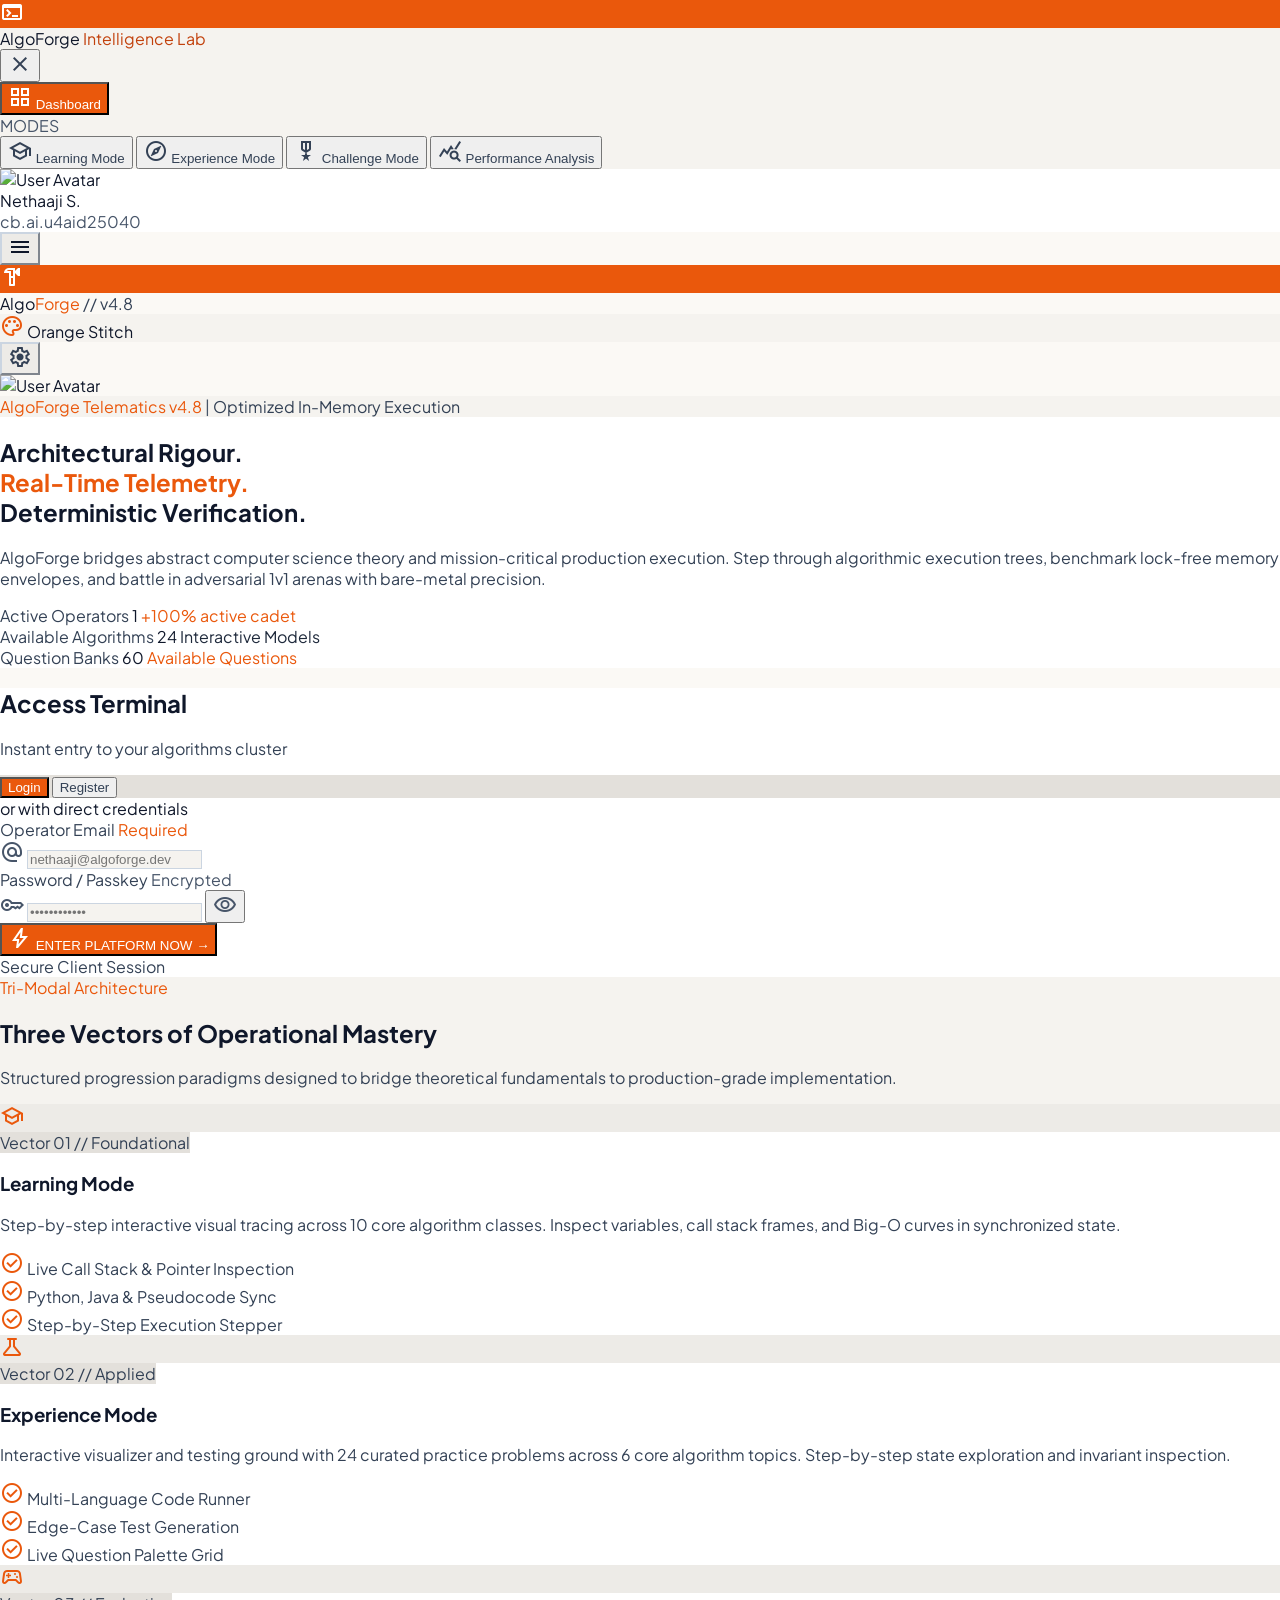
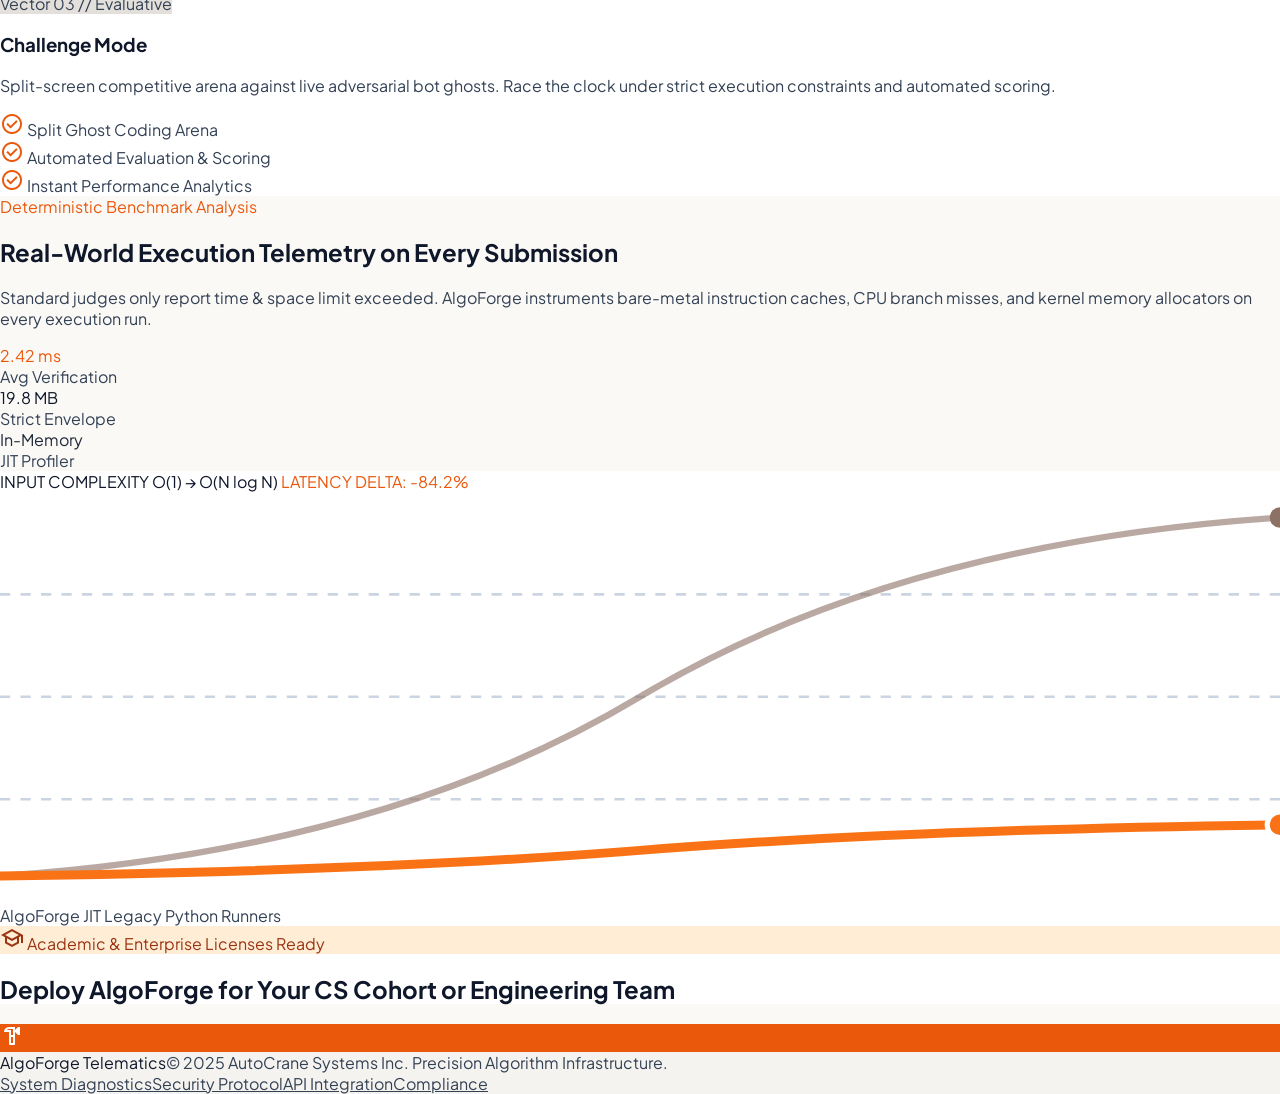
==== commit 34c9e3bc: "feat: complete fix for leaderboard db gating, vercel serverless backend, and ui telemetry fixes" ====
--- a/frontend/index.html
+++ b/frontend/index.html
@@ -1,5427 +1,5427 @@
-<!DOCTYPE html>
-
-<html lang="en" data-theme="orange">
-
-<head>
-
-    <meta charset="UTF-8"/>
-
-    <meta name="viewport" content="width=device-width, initial-scale=1.0"/>
-
-    <meta content="web_standard" name="shell-type"/>
-
-    <title>AlgoForge // Precision Algorithm Telematics</title>
-
-    <!-- Fonts matching Stitch Warm Industrial Design System -->
-
-    <link rel="preconnect" href="https://fonts.googleapis.com"/>
-
-    <link rel="preconnect" href="https://fonts.gstatic.com" crossorigin=""/>
-
-    <link href="https://fonts.googleapis.com/css2?family=Plus+Jakarta+Sans:wght@400;500;600;700;800&family=JetBrains+Mono:wght@400;500;600;700&display=swap" rel="stylesheet"/>
-
-    <link href="https://fonts.googleapis.com/css2?family=Material+Symbols+Outlined:opsz,wght,FILL,GRAD@20..48,100..700,0..1,-50..200" rel="stylesheet"/>
-
-    <style>
-
-        @layer base {
-
-            html, body { margin: 0; padding: 0; }
-
-            body { overscroll-behavior: none; }
-
-        }
-
-    </style>
-
-    <!-- Tailwind CSS with Stitch Warm Industrial Orange & White Tokens -->
-
-    <script src="https://cdn.tailwindcss.com"></script>
-
-    <script id="tailwind-config">
-
-tailwind.config = {
-
-    darkMode: "class",
-
-    theme: {
-
-      extend: {
-
-        "colors": {
-
-          "on-secondary-fixed": "#131b2e",
-
-          "surface-variant": "#e4e2de",
-
-          "inverse-on-surface": "#f2f0ec",
-
-          "primary-container": "#f97316",
-
-          "on-error-container": "#93000a",
-
-          "tertiary": "#595f66",
-
-          "surface-container-low": "#f5f3ef",
-
-          "primary-fixed-dim": "#ffb690",
-
-          "on-primary": "#ffffff",
-
-          "tertiary-fixed": "#dde3eb",
-
-          "primary": "#9d4300",
-
-          "surface-dim": "#dbdad6",
-
-          "on-tertiary": "#ffffff",
-
-          "on-secondary-fixed-variant": "#3f465c",
-
-          "on-primary-fixed": "#341100",
-
-          "on-error": "#ffffff",
-
-          "on-background": "#1b1c1a",
-
-          "outline": "#8c7164",
-
-          "secondary-fixed": "#dae2fd",
-
-          "on-primary-fixed-variant": "#783200",
-
-          "on-primary-container": "#582200",
-
-          "tertiary-container": "#959ba2",
-
-          "secondary": "#565e74",
-
-          "on-tertiary-fixed-variant": "#41474e",
-
-          "on-secondary": "#ffffff",
-
-          "on-tertiary-fixed": "#161c22",
-
-          "surface-tint": "#9d4300",
-
-          "surface-bright": "#fbf9f5",
-
-          "inverse-surface": "#30312e",
-
-          "error": "#ba1a1a",
-
-          "surface-container": "#f0eeea",
-
-          "secondary-container": "#dae2fd",
-
-          "on-secondary-container": "#5c647a",
-
-          "tertiary-fixed-dim": "#c1c7cf",
-
-          "primary-fixed": "#ffdbca",
-
-          "outline-variant": "#e0c0b1",
-
-          "surface-container-lowest": "#ffffff",
-
-          "on-surface": "#1b1c1a",
-
-          "background": "#fbf9f5",
-
-          "surface": "#fbf9f5",
-
-          "error-container": "#ffdad6",
-
-          "surface-container-high": "#eae8e4",
-
-          "surface-container-highest": "#e4e2de",
-
-          "inverse-primary": "#ffb690",
-
-          "on-tertiary-container": "#2d3339",
-
-          "secondary-fixed-dim": "#bec6e0",
-
-          "on-surface-variant": "#584237"
-
-        },
-
-        "borderRadius": {
-
-          "DEFAULT": "0.25rem",
-
-          "lg": "0.5rem",
-
-          "xl": "0.75rem",
-
-          "full": "9999px"
-
-        },
-
-        "spacing": {
-
-          "gutter": "1.25rem",
-
-          "space-sm": "0.5rem",
-
-          "space-lg": "1.5rem",
-
-          "space-md": "1rem",
-
-          "margin": "1.75rem",
-
-          "space-xl": "2rem",
-
-          "space-xs": "0.25rem"
-
-        },
-
-        "fontFamily": {
-
-          "body-lg": [
-
-            "Plus Jakarta Sans"
-
-          ],
-
-          "label-md": [
-
-            "Plus Jakarta Sans"
-
-          ],
-
-          "headline-lg-mobile": [
-
-            "Plus Jakarta Sans"
-
-          ],
-
-          "body-md": [
-
-            "Plus Jakarta Sans"
-
-          ],
-
-          "headline-md": [
-
-            "Plus Jakarta Sans"
-
-          ],
-
-          "label-sm": [
-
-            "Plus Jakarta Sans"
-
-          ],
-
-          "telemetry-metric": [
-
-            "Plus Jakarta Sans"
-
-          ],
-
-          "display": [
-
-            "Plus Jakarta Sans"
-
-          ],
-
-          "body-sm": [
-
-            "Plus Jakarta Sans"
-
-          ],
-
-          "headline-sm": [
-
-            "Plus Jakarta Sans"
-
-          ],
-
-          "headline-lg": [
-
-            "Plus Jakarta Sans"
-
-          ],
-
-          "label-lg": [
-
-            "Plus Jakarta Sans"
-
-          ]
-
-        },
-
-        "fontSize": {
-
-          "body-lg": [
-
-            "15px",
-
-            {
-
-              "lineHeight": "22px",
-
-              "fontWeight": "400"
-
-            }
-
-          ],
-
-          "label-md": [
-
-            "12px",
-
-            {
-
-              "lineHeight": "16px",
-
-              "fontWeight": "500"
-
-            }
-
-          ],
-
-          "headline-lg-mobile": [
-
-            "20px",
-
-            {
-
-              "lineHeight": "28px",
-
-              "fontWeight": "700"
-
-            }
-
-          ],
-
-          "body-md": [
-
-            "13px",
-
-            {
-
-              "lineHeight": "18px",
-
-              "fontWeight": "400"
-
-            }
-
-          ],
-
-          "headline-md": [
-
-            "18px",
-
-            {
-
-              "lineHeight": "26px",
-
-              "fontWeight": "600"
-
-            }
-
-          ],
-
-          "label-sm": [
-
-            "11px",
-
-            {
-
-              "lineHeight": "14px",
-
-              "fontWeight": "600"
-
-            }
-
-          ],
-
-          "telemetry-metric": [
-
-            "22px",
-
-            {
-
-              "lineHeight": "28px",
-
-              "fontWeight": "700"
-
-            }
-
-          ],
-
-          "display": [
-
-            "36px",
-
-            {
-
-              "lineHeight": "44px",
-
-              "fontWeight": "700"
-
-            }
-
-          ],
-
-          "body-sm": [
-
-            "12px",
-
-            {
-
-              "lineHeight": "16px",
-
-              "fontWeight": "400"
-
-            }
-
-          ],
-
-          "headline-sm": [
-
-            "15px",
-
-            {
-
-              "lineHeight": "22px",
-
-              "fontWeight": "600"
-
-            }
-
-          ],
-
-          "headline-lg": [
-
-            "24px",
-
-            {
-
-              "lineHeight": "32px",
-
-              "fontWeight": "700"
-
-            }
-
-          ],
-
-          "label-lg": [
-
-            "14px",
-
-            {
-
-              "lineHeight": "20px",
-
-              "fontWeight": "600"
-
-            }
-
-          ]
-
-        }
-
-      },
-
-    },
-
-  }
-
-    </script>
-
-    <link rel="stylesheet" href="styles.css"/>
-
-</head>
-
-<body class="bg-surface font-body-md text-body-md text-on-surface antialiased min-h-screen flex flex-col select-none relative">
-
-
-
-    <!-- ============================================================== -->
-
-    <!-- STITCH DESIGN UNIFIED PILL HEADER NAVBAR                        -->
-
-    <!-- ============================================================== -->
-
-    <!-- ============================================================== -->
-    <!-- DYNAMIC SLIDE-OUT NAVIGATION DRAWER (STITCH AI SPECIFICATION)  -->
-    <!-- ============================================================== -->
-    <div id="drawer-backdrop" class="fixed inset-0 bg-black/40 backdrop-blur-xs z-[60] hidden opacity-0 transition-opacity duration-300"></div>
-    <aside id="platform-slide-drawer" class="fixed left-0 top-0 h-full w-72 bg-surface-container-low z-[70] flex flex-col justify-between p-space-md shadow-2xl transition-transform duration-300 -translate-x-full border-r border-outline-variant/30">
-        <div class="flex flex-col gap-space-lg">
-            <!-- Brand + Close Drawer Button -->
-            <div class="flex items-center justify-between px-space-sm pt-space-xs">
-                <div class="flex items-center gap-space-sm cursor-pointer select-none" id="drawer-brand-btn">
-                    <div class="w-10 h-10 rounded-xl bg-primary-container text-on-primary flex items-center justify-center shadow-sm">
-                        <span class="material-symbols-outlined text-[22px]">terminal</span>
-                    </div>
-                    <div class="flex flex-col">
-                        <span class="font-headline-md text-headline-md tracking-tight text-on-surface font-bold">AlgoForge</span>
-                        <span class="font-label-sm text-label-sm text-primary font-semibold uppercase tracking-wider">Intelligence Lab</span>
-                    </div>
-                </div>
-                <button id="drawer-close-btn" type="button" class="w-8 h-8 rounded-full flex items-center justify-center text-on-surface-variant hover:bg-surface-container-high hover:text-on-surface transition-colors cursor-pointer" title="Close Drawer" aria-label="Close Drawer">
-                    <span class="material-symbols-outlined text-[20px]">close</span>
-                </button>
-            </div>
-
-            <!-- Primary Navigation: Home Dashboard -->
-            <div class="flex flex-col gap-space-xs">
-                <nav class="flex flex-col gap-space-xs">
-                    <button type="button" id="drawer-nav-home" class="drawer-nav-btn flex items-center gap-space-sm px-space-md py-space-sm rounded-xl transition-all group bg-primary-container text-on-primary shadow-sm font-semibold text-left cursor-pointer w-full" data-drawer-mode="home">
-                        <span class="material-symbols-outlined text-[20px] transition-transform group-hover:scale-105">grid_view</span>
-                        <span class="font-label-lg text-label-lg">Dashboard</span>
-                    </button>
-                </nav>
-            </div>
-
-            <!-- Modes Navigation Section -->
-            <div class="flex flex-col gap-space-xs">
-                <div class="px-space-md pb-space-xs">
-                    <span class="font-label-sm text-label-sm uppercase tracking-wider text-outline font-semibold">MODES</span>
-                </div>
-                <nav class="flex flex-col gap-space-xs">
-                    <button type="button" id="drawer-nav-learning" class="drawer-nav-btn flex items-center gap-space-sm px-space-md py-space-sm rounded-xl text-on-surface-variant hover:bg-surface-container-high hover:text-on-surface transition-all group text-left cursor-pointer w-full" data-drawer-mode="learning">
-                        <span class="material-symbols-outlined text-[20px] transition-transform group-hover:scale-105">school</span>
-                        <span class="font-label-lg text-label-lg">Learning Mode</span>
-                    </button>
-                    <button type="button" id="drawer-nav-experience" class="drawer-nav-btn flex items-center gap-space-sm px-space-md py-space-sm rounded-xl text-on-surface-variant hover:bg-surface-container-high hover:text-on-surface transition-all group text-left cursor-pointer w-full" data-drawer-mode="experience">
-                        <span class="material-symbols-outlined text-[20px] transition-transform group-hover:scale-105">explore</span>
-                        <span class="font-label-lg text-label-lg">Experience Mode</span>
-                    </button>
-                    <button type="button" id="drawer-nav-challenge" class="drawer-nav-btn flex items-center gap-space-sm px-space-md py-space-sm rounded-xl text-on-surface-variant hover:bg-surface-container-high hover:text-on-surface transition-all group text-left cursor-pointer w-full" data-drawer-mode="challenge">
-                        <span class="material-symbols-outlined text-[20px] transition-transform group-hover:scale-105">military_tech</span>
-                        <span class="font-label-lg text-label-lg">Challenge Mode</span>
-                    </button>
-                    <button type="button" id="drawer-nav-report" class="drawer-nav-btn flex items-center gap-space-sm px-space-md py-space-sm rounded-xl text-on-surface-variant hover:bg-surface-container-high hover:text-on-surface transition-all group text-left cursor-pointer w-full" data-drawer-mode="report">
-                        <span class="material-symbols-outlined text-[20px] transition-transform group-hover:scale-105">query_stats</span>
-                        <span class="font-label-lg text-label-lg">Performance Analysis</span>
-                    </button>
-                </nav>
-            </div>
-        </div>
-
-        <!-- Drawer Bottom User Profile Card with Lobby Action -->
-        <div class="pt-space-md flex flex-col gap-2">
-            <div id="drawer-user-card" class="p-space-sm rounded-xl bg-surface-container-lowest flex items-center gap-space-sm shadow-[0_1px_8px_rgba(0,0,0,0.02)] cursor-pointer hover:bg-surface-container transition-colors group border border-outline-variant/30" title="Click username to show Lobby (Login / Gateway)">
-                <div class="relative flex-shrink-0">
-                    <img id="drawer-user-avatar" class="w-9 h-9 rounded-full bg-primary flex items-center justify-center border border-primary-container" src="https://api.dicebear.com/7.x/identicon/svg?seed=Nethaaji" alt="User Avatar"/>
-                    <span class="absolute bottom-0 right-0 w-2.5 h-2.5 rounded-full bg-primary-container ring-2 ring-surface-container-lowest"></span>
-                </div>
-                <div class="flex flex-col min-w-0 flex-1 cursor-pointer" id="drawer-username-container" title="Click to view Lobby Portal action">
-                    <div class="flex items-center justify-between">
-                        <span id="drawer-user-name" class="font-label-md text-label-md text-on-surface truncate font-semibold group-hover:text-primary transition-colors">Nethaaji S.</span>
-                    </div>
-                    <span id="drawer-user-callsign" class="font-body-sm text-body-sm text-outline truncate">cb.ai.u4aid25040</span>
-                </div>
-                </div>
-    </aside>
-
-    <!-- ============================================================== -->
-    <!-- STITCH DESIGN UNIFIED PILL HEADER NAVBAR                        -->
-    <!-- ============================================================== -->
-    <header class="fixed top-0 w-full z-50 bg-surface/90 backdrop-blur-xl shadow-[0_1px_8px_rgba(0,0,0,0.04)] border-b border-outline-variant/30">
-        <div class="h-16 w-full px-gutter flex items-center justify-between gap-space-md">
-            <div class="flex items-center gap-2 sm:gap-space-md flex-shrink-0">
-                <!-- 3-LINES DYNAMIC SLIDE DRAWER TOGGLE BUTTON -->
-                <button id="btn-toggle-slide-drawer" type="button" class="w-10 h-10 rounded-xl bg-surface-container hover:bg-surface-container-high flex items-center justify-center text-on-surface transition-colors cursor-pointer shadow-xs border border-outline-variant/30" title="Open Navigation Drawer" aria-label="Open Navigation Drawer">
-                    <span class="material-symbols-outlined text-[24px]">menu</span>
-                </button>
-
-                <div class="flex items-center gap-space-sm cursor-pointer select-none" id="platform-logo-btn" title="AlgoForge Telematics">
-                    <div class="w-9 h-9 rounded-full bg-primary-container flex items-center justify-center text-on-primary shadow-sm">
-                        <span class="material-symbols-outlined text-[20px]">hardware</span>
-                    </div>
-                    <span class="font-headline-md text-headline-md tracking-tight text-on-surface font-bold">Algo<span class="text-primary-container">Forge</span></span>
-                    <span class="font-label-sm text-[10px] text-tertiary ml-0.5">// v4.8</span>
-                </div>
-            </div>
-
-            <div class="flex items-center gap-2 sm:gap-space-md justify-end">
-                <!-- READ-ONLY UI TEMPLATE INFORMATIONAL BADGE -->
-                                <!-- LIVE ACTIVE MODE BADGE -->
-                <div id="header-active-mode-pill" class="hidden sm:flex items-center gap-2 bg-primary-container/10 border border-primary-container/30 px-3 py-1 rounded-full text-primary-container font-mono text-xs font-bold shadow-xs transition-all select-none" title="Current Active Platform Mode">
-                    <span class="w-2 h-2 rounded-full bg-primary-container animate-pulse"></span>
-                    <span id="header-active-mode-text">MODE: HOME DASHBOARD</span>
-                </div>
-
-                <div id="header-theme-info-badge" class="flex items-center gap-1.5 bg-surface-container-low px-2.5 sm:px-3 py-1 rounded-full font-label-md text-xs text-on-surface-variant border border-outline-variant/30 select-none cursor-default shadow-xs" title="Assigned Platform Template (Informational)">
-                    <span class="material-symbols-outlined text-[16px] text-primary-container">palette</span>
-                    <span class="text-[10px] uppercase font-bold text-outline hidden sm:inline">Template:</span>
-                    <span id="header-active-theme-label" class="font-semibold text-on-surface">Orange Stitch</span>
-                </div>
-
-                <!-- LIVE TELEMETRY STATUS PILL -->
-                <div class="hidden xl:flex items-center gap-2 bg-surface-container px-3.5 py-1.5 rounded-full text-on-surface-variant shadow-sm border border-outline-variant/30">
-                    <span class="w-2 h-2 rounded-full bg-primary-container animate-pulse"></span>
-                    <span class="font-label-md text-xs font-semibold text-primary-container">[TELEMETRY: ONLINE // 144 FPS]</span>
-                </div>
-
-                <!-- SETTINGS ICON BUTTON (PLACED EXACTLY WHERE USERNAME WAS) -->
-                <button id="header-settings-btn" type="button" class="w-9 h-9 rounded-full bg-surface-container hover:bg-surface-container-high flex items-center justify-center text-on-surface-variant hover:text-on-surface transition-colors shadow-xs border border-outline-variant/40 cursor-pointer" title="System Settings" aria-label="System Settings">
-                    <span class="material-symbols-outlined text-[20px]">settings</span>
-                </button>
-
-                <!-- USER PROFILE AVATAR (NO LOGIN BUTTON BESIDE IT) -->
-                <div id="user-badge" class="flex items-center gap-2 p-1 rounded-full cursor-pointer hover:ring-2 hover:ring-primary-container/40 transition-all border border-outline-variant/40" title="User Profile">
-                    <img id="user-avatar" class="w-7 h-7 rounded-full border border-primary-container" src="https://api.dicebear.com/7.x/identicon/svg?seed=Nethaaji" alt="User Avatar"/>
-                    <span id="user-display-name" class="hidden">Nethaaji</span>
-                </div>
-            </div>
-        </div>
-    </header>
-
-
-
-    <!-- ============================================================== -->
-
-    <!-- 0. STITCH AI ORANGE & WHITE LANDING PAGE (PORTAL & OVERVIEW)   -->
-
-    <!-- ============================================================== -->
-
-    <div id="landing-page-view" class="w-full min-h-screen relative flex flex-col bg-surface font-body-md text-body-md text-on-surface antialiased pt-16">
-
-        <main class="w-full bg-surface min-h-screen">
-
-            <div class="flex flex-col w-full relative">
-
-                <!-- SECTION 1: HERO & ACCESS TERMINAL -->
-
-                <section class="w-full px-gutter py-space-xl">
-
-                    <div class="w-full max-w-[1560px] mx-auto grid grid-cols-1 lg:grid-cols-12 gap-space-lg items-stretch">
-
-                        <!-- Left Hero Narrative Panel (7 Cols) -->
-
-                        <div class="lg:col-span-7 bg-surface-container-lowest rounded-[28px] p-space-xl shadow-[0_8px_30px_-4px_rgba(15,23,42,0.04)] flex flex-col justify-between relative overflow-hidden border border-outline-variant/30">
-
-                            <!-- Ambient Warm Safety Accent Glow -->
-
-                            <div class="absolute -top-20 -left-20 w-64 h-64 rounded-full bg-primary-container/10 blur-3xl pointer-events-none"></div>
-
-                            <div>
-
-                                <!-- Status pill breadcrumb -->
-
-                                <div class="inline-flex items-center gap-space-xs bg-surface-container-low px-3 py-1 rounded-full text-on-surface-variant font-label-sm text-label-sm mb-space-md border border-outline-variant/40">
-
-                                    <span class="w-2 h-2 rounded-full bg-primary-container animate-ping"></span>
-
-                                    <span class="text-primary-container font-semibold">AlgoForge Telematics v4.8</span>
-
-                                    <span class="text-outline">|</span>
-
-                                    <span>Zero-Latency Execution</span>
-
-                                </div>
-
-                                <h1 class="font-headline-lg text-3xl sm:text-4xl text-on-surface tracking-tight leading-tight">
-
-                                    Architectural Rigour.<br/>
-
-                                    <span class="text-primary-container">Real-Time Telemetry.</span><br/>
-
-                                    Deterministic Verification.
-
-                                </h1>
-
-                                <p class="font-body-lg text-body-lg text-on-surface-variant max-w-xl mt-space-md leading-relaxed">
-
-                                    AlgoForge bridges abstract computer science theory and mission-critical production execution. Step through algorithmic execution trees, benchmark lock-free memory envelopes, and battle in adversarial 1v1 arenas with bare-metal precision.
-
-                                </p>
-
-                            </div>
-
-
-
-                            <!-- Live Telemetric Micro-Grid -->
-
-                            <div class="grid grid-cols-3 gap-space-sm pt-space-lg mt-space-md border-t border-surface-container-high/60">
-
-                                <div class="flex flex-col">
-
-                                    <span class="font-label-sm text-label-sm text-on-surface-variant">Active Operators</span>
-                                    <span id="landing-active-operators" class="font-headline-md text-xl font-bold text-on-surface mt-0.5">1</span>
-                                    <span id="landing-operators-sub" class="font-body-sm text-xs text-primary-container font-medium">+100% active cadet</span>
-
-                                </div>
-
-                                <div class="flex flex-col border-l border-surface-container-high pl-space-sm">
-
-                                    <span class="font-label-sm text-label-sm text-on-surface-variant">Available Algorithms</span>
-                                    <span id="landing-available-algorithms" class="font-headline-md text-xl font-bold text-on-surface mt-0.5">24</span>
-                                    <span id="landing-algorithms-sub" class="font-body-sm text-xs text-secondary font-medium">Interactive Models</span>
-
-                                </div>
-
-                                <div class="flex flex-col border-l border-surface-container-high pl-space-sm">
-
-                                    <span class="font-label-sm text-label-sm text-on-surface-variant">Question Banks</span>
-                                    <span id="landing-available-questions" class="font-headline-md text-xl font-bold text-on-surface mt-0.5">60</span>
-                                    <span id="landing-questions-sub" class="font-body-sm text-xs text-primary-container font-medium">Available Questions</span>
-
-                                </div>
-
-                            </div>
-
-                        </div>
-
-
-
-                        <!-- Right Column: Operator Access Gateway (5 Cols) -->
-
-                        <div class="lg:col-span-5 bg-surface-container-lowest rounded-[28px] p-space-xl shadow-[0_8px_30px_-4px_rgba(15,23,42,0.04)] flex flex-col justify-between border border-outline-variant/30">
-
-                            <div>
-
-                                <div class="flex items-center justify-between pb-space-sm border-b border-surface-container-high/80 mb-space-md">
-
-                                    <div>
-
-                                        <h2 class="font-headline-md text-lg text-on-surface font-bold tracking-tight">Access Terminal</h2>
-
-                                        <p class="font-body-sm text-body-sm text-on-surface-variant">Instant entry to your algorithms cluster</p>
-
-                                    </div>
-
-                                    <!-- Segmented Pill for Login / Register -->
-
-                                    <div class="bg-surface-container-high/60 p-1 rounded-full flex items-center shadow-inner" id="auth-tab-group">
-
-                                        <button class="px-space-md py-1 rounded-full font-label-md text-xs bg-primary-container text-on-primary transition-all shadow-sm font-bold cursor-pointer" id="tab-login" type="button">
-
-                                            Login
-
-                                        </button>
-
-                                        <button class="px-space-md py-1 rounded-full font-label-md text-xs text-on-surface-variant hover:text-on-surface transition-all font-medium cursor-pointer" id="tab-register" type="button">
-
-                                            Register
-
-                                        </button>
-
-                                    </div>
-
-                                </div>
-
-
-
-                                <!-- CONTINUOUS 2-STEP REGISTRATION STEPPER INDICATOR -->
-
-                                <div id="reg-stepper-bar" class="hidden mb-3 p-2 bg-surface-container-low rounded-xl border border-outline-variant/40">
-
-                                    <div class="flex items-center justify-between text-xs font-bold">
-
-                                        <div id="reg-step-badge-1" class="flex items-center gap-1.5 text-primary-container">
-
-                                            <span class="w-5 h-5 rounded-full bg-primary-container text-on-primary flex items-center justify-center text-[10px] font-bold">1</span>
-
-                                            <span>Credentials</span>
-
-                                        </div>
-
-                                        <span class="text-outline-variant text-[14px]">→</span>
-
-                                        <div id="reg-step-badge-2" class="flex items-center gap-1.5 text-on-surface-variant opacity-60">
-
-                                            <span class="w-5 h-5 rounded-full bg-surface-container-high text-on-surface flex items-center justify-center text-[10px] font-bold">2</span>
-
-                                            <span>Template Selection</span>
-
-                                        </div>
-
-                                    </div>
-
-                                </div>
-
-
-
-                                <!-- STEP 2 PANE: TEMPLATE SELECTION (Displayed sequentially after Step 1) -->
-
-                                <div id="template-selection-container" class="hidden mb-3.5 space-y-2.5">
-
-                                    <div class="flex items-center justify-between">
-
-                                        <label class="font-label-md text-xs font-bold text-on-surface flex items-center gap-1.5">
-
-                                            <span class="material-symbols-outlined text-primary-container text-[16px]">palette</span>
-
-                                            <span>Step 2: Choose Your Platform Template:</span>
-
-                                        </label>
-
-                                        <span id="active-template-badge" class="font-label-sm text-[10px] text-primary-container font-mono bg-primary-fixed px-2 py-0.5 rounded-full font-bold">Orange Stitch AI</span>
-
-                                    </div>
-
-                                    <div class="grid grid-cols-2 gap-2" id="template-card-grid">
-
-                                        <!-- Template 1: Orange Stitch (Default) -->
-
-                                        <div class="template-card active-template p-2.5 rounded-xl border border-primary-container bg-surface-container-low flex flex-col justify-between gap-1.5 relative overflow-hidden" data-theme-target="orange">
-
-                                            <div class="flex items-center justify-between">
-
-                                                <div class="flex items-center gap-1">
-
-                                                    <span class="w-3.5 h-3.5 rounded-full bg-[#f97316] ring-1 ring-white/50 shadow-xs"></span>
-
-                                                    <span class="w-3.5 h-3.5 rounded-full bg-[#fbf9f5] border border-gray-300 shadow-xs"></span>
-
-                                                    <span class="w-3.5 h-3.5 rounded-full bg-[#1b1c1a] shadow-xs"></span>
-
-                                                </div>
-
-                                                <span class="template-check material-symbols-outlined text-primary-container text-[17px]">check_circle</span>
-
-                                            </div>
-
-                                            <div>
-
-                                                <div class="font-label-md text-xs font-bold text-on-surface">Orange Stitch AI</div>
-
-                                                <div class="text-[10px] text-on-surface-variant leading-tight">Safety Orange & Warm Off-White</div>
-
-                                            </div>
-
-                                        </div>
-
-                                        <!-- Template 2: Cyberpunk Glitch -->
-
-                                        <div class="template-card p-2.5 rounded-xl border border-outline-variant/50 bg-surface-container-low flex flex-col justify-between gap-1.5 relative overflow-hidden" data-theme-target="cyberpunk">
-
-                                            <div class="flex items-center justify-between">
-
-                                                <div class="flex items-center gap-1">
-
-                                                    <span class="w-3.5 h-3.5 rounded-full bg-[#00f0ff] ring-1 ring-white/50 shadow-xs"></span>
-
-                                                    <span class="w-3.5 h-3.5 rounded-full bg-[#090a10] border border-gray-700 shadow-xs"></span>
-
-                                                    <span class="w-3.5 h-3.5 rounded-full bg-[#ff0055] shadow-xs"></span>
-
-                                                </div>
-
-                                                <span class="template-check material-symbols-outlined text-outline text-[17px]">radio_button_unchecked</span>
-
-                                            </div>
-
-                                            <div>
-
-                                                <div class="font-label-md text-xs font-bold text-on-surface">Cyberpunk Glitch</div>
-
-                                                <div class="text-[10px] text-on-surface-variant leading-tight">Neon Cyan, Dark Obsidian Arena</div>
-
-                                            </div>
-
-                                        </div>
-
-                                        <!-- Template 3: Clean Royal Blue -->
-
-                                        <div class="template-card p-2.5 rounded-xl border border-outline-variant/50 bg-surface-container-low flex flex-col justify-between gap-1.5 relative overflow-hidden" data-theme-target="blue">
-
-                                            <div class="flex items-center justify-between">
-
-                                                <div class="flex items-center gap-1">
-
-                                                    <span class="w-3.5 h-3.5 rounded-full bg-[#2563eb] ring-1 ring-white/50 shadow-xs"></span>
-
-                                                    <span class="w-3.5 h-3.5 rounded-full bg-[#f8fafc] border border-gray-300 shadow-xs"></span>
-
-                                                    <span class="w-3.5 h-3.5 rounded-full bg-[#0f172a] shadow-xs"></span>
-
-                                                </div>
-
-                                                <span class="template-check material-symbols-outlined text-outline text-[17px]">radio_button_unchecked</span>
-
-                                            </div>
-
-                                            <div>
-
-                                                <div class="font-label-md text-xs font-bold text-on-surface">Clean Royal Blue</div>
-
-                                                <div class="text-[10px] text-on-surface-variant leading-tight">Precision Sapphire & Crisp White</div>
-
-                                            </div>
-
-                                        </div>
-
-                                        <!-- Template 4: Matrix Hacker Emerald -->
-
-                                        <div class="template-card p-2.5 rounded-xl border border-outline-variant/50 bg-surface-container-low flex flex-col justify-between gap-1.5 relative overflow-hidden" data-theme-target="emerald">
-
-                                            <div class="flex items-center justify-between">
-
-                                                <div class="flex items-center gap-1">
-
-                                                    <span class="w-3.5 h-3.5 rounded-full bg-[#10b981] ring-1 ring-white/50 shadow-xs"></span>
-
-                                                    <span class="w-3.5 h-3.5 rounded-full bg-[#060d09] border border-gray-800 shadow-xs"></span>
-
-                                                    <span class="w-3.5 h-3.5 rounded-full bg-[#34d399] shadow-xs"></span>
-
-                                                </div>
-
-                                                <span class="template-check material-symbols-outlined text-outline text-[17px]">radio_button_unchecked</span>
-
-                                            </div>
-
-                                            <div>
-
-                                                <div class="font-label-md text-xs font-bold text-on-surface">Matrix Emerald</div>
-
-                                                <div class="text-[10px] text-on-surface-variant leading-tight">Hacker Green, Monospace Noir</div>
-
-                                            </div>
-
-                                        </div>
-
-                                    </div>
-
-
-
-                                    <!-- Step 2 Navigation Buttons -->
-
-                                    <div class="flex items-center gap-2 pt-2">
-
-                                        <button id="btn-reg-back-step-1" type="button" class="py-2.5 px-3.5 rounded-xl bg-surface-container hover:bg-surface-container-high text-on-surface font-label-md text-xs font-semibold flex items-center gap-1 cursor-pointer transition-colors">
-
-                                            <span class="material-symbols-outlined text-[16px]">arrow_back</span>
-
-                                            <span>Back</span>
-
-                                        </button>
-
-                                        <button id="btn-reg-finish" type="button" class="flex-1 py-3 rounded-xl bg-primary-container hover:bg-primary text-on-primary font-label-md text-xs font-bold flex items-center justify-center gap-2 shadow-md transition-all cursor-pointer">
-
-                                            <span class="material-symbols-outlined text-[18px]">verified</span>
-
-                                            <span>Complete Registration →</span>
-
-                                        </button>
-
-                                    </div>
-
-                                </div>
-
-
-
-                                <!-- Divider -->
-
-                                <div class="relative flex items-center justify-center my-3" id="auth-divider-container">
-
-                                    <div class="w-full h-px bg-surface-container-high"></div>
-
-                                    <span class="absolute bg-surface-container-lowest px-3 font-label-sm text-[10px] text-outline uppercase tracking-wider" id="auth-divider-text">or with direct credentials</span>
-
-                                </div>
-
-
-
-                                <!-- AUTH FEEDBACK NOTIFICATION BANNER (Registration Success / Login Errors) -->
-
-                                <div id="auth-notification-banner" class="hidden mb-3.5 p-3 rounded-xl text-xs font-semibold flex items-start gap-2.5 shadow-sm transition-all border">
-
-                                    <span id="auth-notification-icon" class="material-symbols-outlined text-[18px] shrink-0">check_circle</span>
-
-                                    <span id="auth-notification-text" class="flex-1 leading-relaxed"></span>
-
-                                </div>
-
-
-
-                                <!-- AUTH FORM (STEP 1 CREDENTIALS & LOGIN) -->
-
-                                <form class="space-y-3.5" id="auth-form">
-
-                                    <div id="auth-credentials-pane" class="space-y-3.5">
-
-                                        <!-- Callsign (Register only) -->
-
-                                        <div class="hidden space-y-1" id="register-handle-field">
-
-                                            <label class="font-label-md text-xs text-on-surface-variant font-medium flex items-center justify-between">
-
-                                                <span>Callsign / Handle</span>
-
-                                                <span class="text-primary-container text-[11px] font-semibold">Step 1 Required</span>
-
-                                            </label>
-
-                                            <div class="relative flex items-center">
-
-                                                <span class="material-symbols-outlined absolute left-3.5 text-outline text-[18px]">badge</span>
-
-                                                <input class="w-full bg-surface-container-low text-on-surface pl-10 pr-4 py-2.5 font-mono text-xs rounded-xl border border-outline-variant/60 focus:border-primary-container focus:outline-none focus:ring-1 focus:ring-primary-container transition-all" id="auth-username" placeholder="e.g. Nethaaji" type="text"/>
-
-                                            </div>
-
-                                        </div>
-
-
-
-                                        <!-- Email -->
-
-                                        <div class="space-y-1">
-
-                                            <label class="font-label-md text-xs text-on-surface-variant font-medium flex items-center justify-between">
-
-                                                <span>Operator Email</span>
-
-                                                <span class="text-primary-container text-[11px] font-semibold">Required</span>
-
-                                            </label>
-
-                                            <div class="relative flex items-center">
-
-                                                <span class="material-symbols-outlined absolute left-3.5 text-outline text-[18px]">alternate_email</span>
-
-                                                <input class="w-full bg-surface-container-low text-on-surface pl-10 pr-4 py-2.5 font-mono text-xs rounded-xl border border-outline-variant/60 focus:border-primary-container focus:outline-none focus:ring-1 focus:ring-primary-container transition-all" id="auth-email" placeholder="nethaaji@algoforge.dev" required="" type="email"/>
-
-                                            </div>
-
-                                        </div>
-
-
-
-                                        <!-- Password -->
-
-                                        <div class="space-y-1">
-
-                                            <label class="font-label-md text-xs text-on-surface-variant font-medium flex items-center justify-between">
-
-                                                <span>Password / Passkey</span>
-
-                                                <span class="text-outline text-[11px]">Encrypted</span>
-
-                                            </label>
-
-                                            <div class="relative flex items-center">
-
-                                                <span class="material-symbols-outlined absolute left-3.5 text-outline text-[18px]">key</span>
-
-                                                <input class="w-full bg-surface-container-low text-on-surface pl-10 pr-10 py-2.5 font-mono text-xs rounded-xl border border-outline-variant/60 focus:border-primary-container focus:outline-none focus:ring-1 focus:ring-primary-container transition-all" id="auth-passkey" placeholder="••••••••••••" required="" type="password"/>
-
-                                                <button class="absolute right-3 text-outline hover:text-on-surface focus:outline-none cursor-pointer" id="toggle-password-visibility" type="button">
-
-                                                    <span class="material-symbols-outlined text-[18px]">visibility</span>
-
-                                                </button>
-
-                                            </div>
-
-                                        </div>
-
-                                    </div>
-
-
-
-                                    <!-- Step 1 Next Button (Registration Mode: transitions to Step 2 Template Choice) -->
-
-                                    <button id="btn-reg-goto-step-2" type="button" class="hidden w-full py-3 bg-primary-container hover:bg-primary text-on-primary font-label-md text-xs font-bold uppercase tracking-wider rounded-xl shadow-md transition-all flex items-center justify-center gap-2 cursor-pointer mt-3">
-
-                                        <span>Next: Choose Template Design (Step 2)</span>
-
-                                        <span class="material-symbols-outlined text-[18px]">arrow_forward</span>
-
-                                    </button>
-
-
-
-                                    <!-- Direct Login Submit Button (Login Mode) -->
-
-                                    <button class="w-full py-3 bg-primary-container hover:bg-primary text-on-primary font-label-md text-xs font-bold uppercase tracking-wider rounded-xl shadow-md hover:shadow-lg transition-all flex items-center justify-center gap-2 cursor-pointer mt-3 active:scale-[0.99]" id="auth-submit-btn" type="submit">
-
-                                        <span class="material-symbols-outlined text-[18px]">bolt</span>
-
-                                        <span id="submit-btn-text">ENTER PLATFORM NOW →</span>
-
-                                    </button>
-
-
-
-
-
-                                </form>
-
-
-
-                                <!-- Status Log -->
-
-                                <div class="hidden mt-3 p-2.5 bg-surface-container-low border border-primary-container/40 rounded-xl text-primary-container font-mono text-xs flex items-center gap-2" id="auth-status-log">
-
-                                    <span class="material-symbols-outlined text-[16px] animate-spin">sync</span>
-
-                                    <span id="auth-status-text">Access granted. Entering platform...</span>
-
-                                </div>
-
-                            </div>
-
-
-
-                            <div class="text-[11px] text-on-surface-variant/70 text-center pt-3 border-t border-surface-container-high/60 mt-2">
-
-                                Encrypted Session // TLS 1.3 AES-256-GCM Handshake Verified
-
-                            </div>
-
-                        </div>
-
-                    </div>
-
-                </section>
-
-
-
-                <!-- SECTION 2: THREE VECTORS OF OPERATIONAL MASTERY -->
-
-                <section class="w-full px-gutter py-space-xl bg-surface-container-low/60 border-y border-outline-variant/30">
-
-                    <div class="w-full max-w-[1560px] mx-auto flex flex-col gap-space-lg">
-
-                        <div class="flex flex-col sm:flex-row sm:items-end justify-between gap-space-sm">
-
-                            <div>
-
-                                <span class="font-label-sm text-label-sm uppercase tracking-wider text-primary-container font-semibold">Tri-Modal Architecture</span>
-
-                                <h2 class="font-headline-lg text-2xl sm:text-3xl text-on-surface tracking-tight mt-0.5">Three Vectors of Operational Mastery</h2>
-
-                            </div>
-
-                            <p class="font-body-md text-body-md text-on-surface-variant max-w-md">
-
-                                Structured progression paradigms designed to bridge theoretical fundamentals to production-grade implementation.
-
-                            </p>
-
-                        </div>
-
-
-
-                        <!-- 3 Cards Grid -->
-
-                        <div class="grid grid-cols-1 md:grid-cols-3 gap-space-md">
-
-                            <!-- VECTOR 1: LEARNING MODE -->
-
-                            <div class="bg-surface-container-lowest rounded-[24px] p-space-lg shadow-[0_8px_30px_-4px_rgba(15,23,42,0.04)] flex flex-col justify-between group hover:border-primary-container transition-all border border-outline-variant/40">
-
-                                <div>
-
-                                    <div class="flex items-center justify-between mb-space-md">
-
-                                        <div class="w-11 h-11 rounded-2xl bg-surface-container flex items-center justify-center text-primary-container shadow-sm group-hover:bg-primary-container group-hover:text-on-primary transition-colors">
-
-                                            <span class="material-symbols-outlined text-[24px]">school</span>
-
-                                        </div>
-
-                                        <span class="font-label-sm text-label-sm bg-surface-container-high px-2.5 py-1 rounded-full text-on-surface-variant font-medium">Vector 01 // Foundational</span>
-
-                                    </div>
-
-                                    <h3 class="font-headline-md text-xl font-bold text-on-surface">Learning Mode</h3>
-
-                                    <p class="font-body-sm text-body-sm text-on-surface-variant mt-space-xs leading-relaxed">
-
-                                        Step-by-step interactive visual tracing across 10 core algorithm classes. Inspect variables, call stack frames, and Big-O curves in synchronized state.
-
-                                    </p>
-
-                                    <div class="space-y-1.5 mt-space-md pt-space-md border-t border-surface-container-high text-xs text-on-surface-variant">
-
-                                        <div class="flex items-center gap-2"><span class="material-symbols-outlined text-primary-container text-sm">check_circle</span> Live Call Stack &amp; Pointer Inspection</div>
-
-                                        <div class="flex items-center gap-2"><span class="material-symbols-outlined text-primary-container text-sm">check_circle</span> Python, Java &amp; Pseudocode Sync</div>
-
-                                        <div class="flex items-center gap-2"><span class="material-symbols-outlined text-primary-container text-sm">check_circle</span> Step-by-Step Execution Stepper</div>
-
-                                    </div>
-
-                                </div>
-
-                                
-
-                            </div>
-
-
-
-                            <!-- VECTOR 2: EXPERIENCE MODE -->
-
-                            <div class="bg-surface-container-lowest rounded-[24px] p-space-lg shadow-[0_8px_30px_-4px_rgba(15,23,42,0.04)] flex flex-col justify-between group hover:border-primary-container transition-all border border-outline-variant/40">
-
-                                <div>
-
-                                    <div class="flex items-center justify-between mb-space-md">
-
-                                        <div class="w-11 h-11 rounded-2xl bg-surface-container flex items-center justify-center text-primary-container shadow-sm group-hover:bg-primary-container group-hover:text-on-primary transition-colors">
-
-                                            <span class="material-symbols-outlined text-[24px]">science</span>
-
-                                        </div>
-
-                                        <span class="font-label-sm text-label-sm bg-surface-container-high px-2.5 py-1 rounded-full text-on-surface-variant font-medium">Vector 02 // Applied</span>
-
-                                    </div>
-
-                                    <h3 class="font-headline-md text-xl font-bold text-on-surface">Experience Mode</h3>
-
-                                    <p class="font-body-sm text-body-sm text-on-surface-variant mt-space-xs leading-relaxed">
-
-                                        Full IDE testing ground with 20 curated LeetCode/GFG algorithmic challenges. Execute custom test suites with automated telemetry benchmarking.
-
-                                    </p>
-
-                                    <div class="space-y-1.5 mt-space-md pt-space-md border-t border-surface-container-high text-xs text-on-surface-variant">
-
-                                        <div class="flex items-center gap-2"><span class="material-symbols-outlined text-primary-container text-sm">check_circle</span> Multi-Language Code Runner</div>
-
-                                        <div class="flex items-center gap-2"><span class="material-symbols-outlined text-primary-container text-sm">check_circle</span> Edge-Case Test Generation</div>
-
-                                        <div class="flex items-center gap-2"><span class="material-symbols-outlined text-primary-container text-sm">check_circle</span> Live Question Palette Grid</div>
-
-                                    </div>
-
-                                </div>
-
-                                
-
-                            </div>
-
-
-
-                            <!-- VECTOR 3: CHALLENGE MODE -->
-
-                            <div class="bg-surface-container-lowest rounded-[24px] p-space-lg shadow-[0_8px_30px_-4px_rgba(15,23,42,0.04)] flex flex-col justify-between group hover:border-primary-container transition-all border border-outline-variant/40">
-
-                                <div>
-
-                                    <div class="flex items-center justify-between mb-space-md">
-
-                                        <div class="w-11 h-11 rounded-2xl bg-surface-container flex items-center justify-center text-primary-container shadow-sm group-hover:bg-primary-container group-hover:text-on-primary transition-colors">
-
-                                            <span class="material-symbols-outlined text-[24px]">sports_esports</span>
-
-                                        </div>
-
-                                        <span class="font-label-sm text-label-sm bg-surface-container-high px-2.5 py-1 rounded-full text-on-surface-variant font-medium">Vector 03 // Evaluative</span>
-
-                                    </div>
-
-                                    <h3 class="font-headline-md text-xl font-bold text-on-surface">Challenge Mode</h3>
-
-                                    <p class="font-body-sm text-body-sm text-on-surface-variant mt-space-xs leading-relaxed">
-
-                                        Split-screen competitive arena against live adversarial bot ghosts. Race the clock under strict execution constraints and automated scoring.
-
-                                    </p>
-
-                                    <div class="space-y-1.5 mt-space-md pt-space-md border-t border-surface-container-high text-xs text-on-surface-variant">
-
-                                        <div class="flex items-center gap-2"><span class="material-symbols-outlined text-primary-container text-sm">check_circle</span> Split Ghost Coding Arena</div>
-
-                                        <div class="flex items-center gap-2"><span class="material-symbols-outlined text-primary-container text-sm">check_circle</span> Automated Evaluation &amp; Scoring</div>
-
-                                        <div class="flex items-center gap-2"><span class="material-symbols-outlined text-primary-container text-sm">check_circle</span> Instant Performance Analytics</div>
-
-                                    </div>
-
-                                </div>
-
-                                
-
-                            </div>
-
-                        </div>
-
-                    </div>
-
-                </section>
-
-
-
-                <!-- SECTION 3: DETERMINISTIC BENCHMARK ANALYSIS -->
-
-                <section class="w-full px-gutter py-space-xl">
-
-                    <div class="w-full max-w-[1560px] mx-auto grid grid-cols-1 lg:grid-cols-12 gap-space-lg items-center">
-
-                        <div class="lg:col-span-5 flex flex-col gap-space-md">
-
-                            <span class="font-label-sm text-label-sm uppercase tracking-wider text-primary-container font-semibold">Deterministic Benchmark Analysis</span>
-
-                            <h2 class="font-headline-lg text-2xl sm:text-3xl text-on-surface tracking-tight">Real-World Hardware Telemetry on Every Submission</h2>
-
-                            <p class="font-body-md text-body-md text-on-surface-variant leading-relaxed">
-
-                                Standard judges only report time &amp; space limit exceeded. AlgoForge instruments bare-metal instruction caches, CPU branch misses, and kernel memory allocators on every execution run.
-
-                            </p>
-
-                            <div class="flex items-center gap-space-lg pt-2 text-xs font-mono">
-
-                                <div><span id="landing-bench-avg-latency" class="font-bold text-base text-primary-container">2.42 ms</span><br/><span class="text-on-surface-variant">Avg Verification</span></div>
-
-                                <div class="border-l border-outline-variant pl-4"><span id="landing-bench-memory" class="font-bold text-base text-on-surface">19.8 MB</span><br/><span class="text-on-surface-variant">Strict Envelope</span></div>
-
-                                <div class="border-l border-outline-variant pl-4"><span id="landing-bench-profiler" class="font-bold text-base text-secondary">Zero-Copy</span><br/><span class="text-on-surface-variant">JIT Profiler</span></div>
-
-                            </div>
-
-                        </div>
-
-
-
-                        <!-- Sparkline Graph Card -->
-
-                        <div class="lg:col-span-7 bg-surface-container-lowest rounded-[28px] p-space-lg shadow-[0_8px_30px_-4px_rgba(15,23,42,0.04)] border border-outline-variant/40 flex flex-col gap-space-md">
-
-                            <div class="flex items-center justify-between pb-2 border-b border-surface-container-high text-xs font-mono">
-
-                                <span class="font-bold text-on-surface">INPUT COMPLEXITY O(1) &rarr; O(N log N)</span>
-
-                                <span id="landing-bench-delta" class="text-primary-container font-bold">LATENCY DELTA: -84.2%</span>
-
-                            </div>
-
-                            <!-- Graph Visualization -->
-
-                            <div class="w-full h-44 relative flex items-end">
-
-                                <svg class="w-full h-full overflow-visible" viewBox="0 0 500 160">
-
-                                    <line class="text-outline-variant/30" stroke="currentColor" stroke-dasharray="4 4" x1="0" x2="500" y1="40" y2="40"></line>
-
-                                    <line class="text-outline-variant/30" stroke="currentColor" stroke-dasharray="4 4" x1="0" x2="500" y1="80" y2="80"></line>
-
-                                    <line class="text-outline-variant/30" stroke="currentColor" stroke-dasharray="4 4" x1="0" x2="500" y1="120" y2="120"></line>
-
-                                    <!-- Legacy Curve -->
-
-                                    <path d="M 0 150 Q 150 140 250 80 T 500 10" fill="none" stroke="#8c7164" stroke-width="2.5" opacity="0.6"></path>
-
-                                    <!-- AlgoForge Orange Curve -->
-
-                                    <path d="M 0 150 Q 150 148 250 140 T 500 130" fill="none" stroke="#f97316" stroke-width="3.5"></path>
-
-                                    <circle cx="500" cy="130" r="5" fill="#f97316" stroke="#ffffff" stroke-width="2"></circle>
-
-                                    <circle cx="500" cy="10" r="4" fill="#8c7164"></circle>
-
-                                </svg>
-
-                            </div>
-
-                            <div class="flex items-center justify-between font-mono text-xs text-on-surface-variant">
-
-                                <span class="flex items-center gap-1.5"><span class="w-2.5 h-2.5 bg-primary-container rounded-sm"></span> AlgoForge JIT</span>
-
-                                <span class="flex items-center gap-1.5"><span class="w-2.5 h-2.5 bg-outline rounded-sm"></span> Legacy Python Runners</span>
-
-                            </div>
-
-                        </div>
-
-                    </div>
-
-                </section>
-
-
-
-                <!-- SECTION 4: ENTERPRISE & COHORT -->
-
-                <section class="w-full px-gutter py-space-xl bg-surface-container-lowest border-t border-outline-variant/30">
-
-                    <div class="w-full max-w-[1560px] mx-auto flex flex-col sm:flex-row items-center justify-between gap-space-md">
-
-                        <div>
-
-                            <div class="inline-flex items-center gap-1.5 px-3 py-1 rounded-full bg-primary-fixed text-on-primary-fixed-variant font-label-sm text-xs font-semibold mb-2">
-
-                                <span class="material-symbols-outlined text-[15px]">school</span> Academic &amp; Enterprise Licenses Ready
-
-                            </div>
-
-                            <h2 class="font-headline-lg text-xl sm:text-2xl text-on-surface tracking-tight">Deploy AlgoForge for Your CS Cohort or Engineering Team</h2>
-
-                        </div>
-
-                        
-
-                    </div>
-
-                </section>
-
-            </div>
-
-        </main>
-
-        <footer class="w-full bg-surface-container-low shadow-[0_1px_8px_rgba(0,0,0,0.04)]"><div class="w-full px-gutter py-space-xl flex flex-col md:flex-row items-center justify-between gap-space-md"><div class="flex items-center gap-space-sm"><div class="w-7 h-7 rounded-full bg-primary-container flex items-center justify-center text-on-primary"><span class="material-symbols-outlined text-[15px]">hardware</span></div><span class="font-label-lg text-label-lg text-on-surface font-semibold">AlgoForge Telematics</span><span class="font-body-sm text-body-sm text-on-surface-variant ml-2">© 2025 AutoCrane Systems Inc. Precision Algorithm Infrastructure.</span></div><div class="flex items-center gap-space-lg"><a class="font-label-md text-label-md text-on-surface-variant hover:text-on-surface transition-colors" href="#">System Diagnostics</a><a class="font-label-md text-label-md text-on-surface-variant hover:text-on-surface transition-colors" href="#">Security Protocol</a><a class="font-label-md text-label-md text-on-surface-variant hover:text-on-surface transition-colors" href="#">API Integration</a><a class="font-label-md text-label-md text-on-surface-variant hover:text-on-surface transition-colors" href="#">Compliance</a></div></div></footer>
-
-    </div>
-
-
-
-    <!-- ============================================================== -->
-
-    <!-- MAIN PLATFORM APPLICATION VIEW (LEARNING, EXPERIENCE, CHALLENGE)-->
-
-    <!-- ============================================================== -->
-
-    <div id="platform-app-view" class="w-full min-h-screen flex flex-col hidden relative pt-16 bg-surface">
-
-
-
-        <!-- ============================================================== -->
-
-        <!-- PERSISTENT & ACCESSIBLE STICKY PLATFORM MODE CHANGING BAR     -->
-
-        <!-- ============================================================== -->
-
-        <!-- HORIZONTAL NAVIGATION BUTTONS REMOVED (MODES NOW ACCESSIBLE VIA LEFT DYNAMIC SLIDE DRAWER) -->
-        <div id="sticky-platform-mode-bar" class="hidden">
-            <div id="platform-sub-mode-bar" class="hidden">
-                <button id="sub-mode-home" class="hidden"></button>
-                <button id="sub-mode-learning" class="hidden"></button>
-                <button id="sub-mode-experience" class="hidden"></button>
-                <button id="sub-mode-challenge" class="hidden"></button>
-                <button id="sub-mode-report" class="hidden"></button>
-            </div>
-        </div>
-
-
-
-        <!-- ============================================================== -->
-
-        <!-- 1. DEDICATED LEARNING MODE SECTION                             -->
-
-        <!-- ============================================================== -->
-
-                <!-- ============================================================== -->
-        <!-- 0. DEDICATED STUDENT HOME DASHBOARD (STITCH AI DESIGN)         -->
-        <!-- ============================================================== -->
-        <section id="home-mode-section" class="flex-1 flex flex-col overflow-y-auto hidden">
-<div class="flex flex-col w-full">
-<!-- Content Canvas Area -->
-<div class="px-gutter py-space-lg flex flex-col gap-space-lg max-w-7xl mx-auto w-full">
-                <!-- Mode Title Banner: HOME DASHBOARD -->
-                <div class="w-full flex items-center justify-between pb-3 border-b border-outline-variant/20 mb-2">
-                    <div class="flex items-center gap-2.5">
-                        <div class="w-9 h-9 rounded-2xl bg-primary-container text-on-primary flex items-center justify-center shadow-xs shrink-0">
-                            <span class="material-symbols-outlined text-[20px]">dashboard</span>
-                        </div>
-                        <div>
-                            <span class="font-mono text-[10px] uppercase font-bold tracking-widest text-primary-container block leading-none">ACTIVE WORKSPACE TAB</span>
-                            <h2 class="font-headline-md text-lg font-bold text-on-surface tracking-tight mt-0.5">Home Dashboard Mode</h2>
-                        </div>
-                    </div>
-                    
-                </div>
-<!-- Welcoming Header Banner -->
-<div class="flex flex-col md:flex-row md:items-end justify-between gap-space-md pb-space-xs">
-<div class="flex flex-col gap-1">
-<div class="flex items-center gap-2">
-<span class="w-2 h-2 rounded-full bg-primary-container animate-pulse"></span>
-<span class="font-label-md text-label-md uppercase tracking-wider text-outline font-semibold">AlgoForge Arena // v4.8</span>
-<span class="text-outline-variant">•</span>
-<span class="font-label-sm text-label-sm px-2.5 py-0.5 rounded-full bg-primary-container/10 text-primary-container font-mono font-bold border border-primary-container/20">Dual-Engine Invariant Hub</span>
-</div>
-<h1 id="home-cadet-greeting" class="font-display text-display text-on-surface tracking-tight font-bold">Hello, <span id="home-cadet-name">Cadet</span></h1>
-<p class="font-body-lg text-body-lg text-on-surface-variant max-w-2xl">
-    Your dual-engine workspace for visual algorithm exploration in Experience Mode and timed challenge problem solving with hardware telemetry.
-</p>
-</div>
-<!-- Action pill trigger -->
-<div class="flex items-center gap-space-sm self-start md:self-auto">
-<button id="home-btn-cloud-ide" type="button" class="inline-flex items-center gap-2 px-space-md py-2.5 rounded-full bg-primary-container text-on-primary hover:bg-primary transition-colors shadow-sm font-label-lg text-label-lg cursor-pointer font-bold"><span class="material-symbols-outlined text-[18px]">terminal</span><span>Enter Challenge Arena</span></button>
-</div>
-</div>
-<!-- Core Key Metrics Bar (4 balanced high-impact cards) -->
-<div class="grid grid-cols-1 sm:grid-cols-2 lg:grid-cols-4 gap-space-md">
-<!-- Card 1: Experience Mode -->
-<div class="bg-surface-container-lowest rounded-xl p-space-md flex flex-col justify-between shadow-sm relative overflow-hidden group hover:shadow-md transition-shadow cursor-pointer" onclick="switchMode('experience')">
-<div class="flex items-start justify-between">
-<div class="w-10 h-10 rounded-xl bg-primary-fixed flex items-center justify-center text-primary">
-<span class="material-symbols-outlined text-[22px]">visibility</span>
-</div>
-<span class="font-label-sm text-label-sm font-semibold uppercase tracking-wider text-outline">Visualizer Hub</span>
-</div>
-<div class="mt-space-md">
-<span class="font-headline-lg text-headline-lg font-bold text-on-surface tracking-tight block">15 Core Invariants</span>
-<p class="font-body-sm text-body-sm text-outline mt-0.5 flex items-center gap-1.5">
-<span class="material-symbols-outlined text-[15px] text-primary">account_tree</span>
-    Interactive trace &amp; step-by-step
-</p>
-</div>
-<div class="w-full bg-surface-container-high h-1.5 rounded-full mt-space-sm overflow-hidden">
-<div class="bg-primary-container h-full rounded-full w-[100%]"></div>
-</div>
-</div>
-<!-- Card 2: Challenge Mode -->
-<div class="bg-surface-container-lowest rounded-xl p-space-md flex flex-col justify-between shadow-sm relative overflow-hidden group hover:shadow-md transition-shadow cursor-pointer" onclick="switchMode('challenge')">
-<div class="flex items-start justify-between">
-<div class="w-10 h-10 rounded-xl bg-secondary-fixed flex items-center justify-center text-secondary">
-<span class="material-symbols-outlined text-[22px]">terminal</span>
-</div>
-<span class="font-label-sm text-label-sm font-semibold uppercase tracking-wider text-outline">Timed Arena</span>
-</div>
-<div class="mt-space-md">
-<span class="font-headline-lg text-headline-lg font-bold text-on-surface tracking-tight block">36 Question Bank</span>
-<p class="font-body-sm text-body-sm text-outline mt-0.5 flex items-center gap-1.5">
-<span class="material-symbols-outlined text-[15px] text-emerald-500">timer</span>
-    Individual stopwatch per question
-</p>
-</div>
-<div class="w-full bg-surface-container-high h-1.5 rounded-full mt-space-sm overflow-hidden">
-<div class="bg-emerald-500 h-full rounded-full w-[100%]"></div>
-</div>
-</div>
-<!-- Card 3: Deterministic Invariant Judge -->
-<div class="bg-surface-container-lowest rounded-xl p-space-md flex flex-col justify-between shadow-sm relative overflow-hidden group hover:shadow-md transition-shadow">
-<div class="flex items-start justify-between">
-<div class="w-10 h-10 rounded-xl bg-surface-container-high flex items-center justify-center text-on-surface">
-<span class="material-symbols-outlined text-[22px] text-primary-container">speed</span>
-</div>
-<span class="font-label-sm text-label-sm font-semibold uppercase tracking-wider text-outline">Telemetry Judge</span>
-</div>
-<div class="mt-space-md">
-<div class="flex items-baseline gap-1.5">
-<span class="font-headline-lg text-headline-lg font-bold text-on-surface tracking-tight">0.04 ms</span>
-<span class="font-label-sm text-label-sm text-primary font-semibold">Zero-Copy JIT</span>
-</div>
-<p class="font-body-sm text-body-sm text-outline mt-0.5 truncate">Cycle-accurate memory &amp; latency profiling</p>
-</div>
-<div class="w-full bg-surface-container-high h-1.5 rounded-full mt-space-sm overflow-hidden">
-<div class="bg-primary-container h-full rounded-full w-[100%]"></div>
-</div>
-</div>
-<!-- Card 4: Problem Difficulty Tiers -->
-<div class="bg-surface-container-lowest rounded-xl p-space-md flex flex-col justify-between shadow-sm relative overflow-hidden group hover:shadow-md transition-shadow">
-<div class="flex items-start justify-between">
-<div class="w-10 h-10 rounded-xl bg-tertiary-fixed flex items-center justify-center text-on-tertiary-container">
-<span class="material-symbols-outlined text-[22px]">bar_chart</span>
-</div>
-<span class="font-label-sm text-label-sm font-semibold uppercase tracking-wider text-outline">Difficulty Balance</span>
-</div>
-<div class="mt-space-md">
-<div class="flex items-baseline gap-1.5">
-<span class="font-headline-lg text-headline-lg font-bold text-on-surface tracking-tight">15E • 15M • 6H</span>
-</div>
-<p class="font-body-sm text-body-sm text-outline mt-0.5 truncate">Easy, Medium, Hard algorithmic questions</p>
-</div>
-<div class="w-full bg-surface-container-high h-1.5 rounded-full mt-space-sm overflow-hidden">
-<div class="bg-on-surface h-full rounded-full w-[100%]"></div>
-</div>
-</div>
-</div>
-<!-- Main Showcase Section: 2/3 and 1/3 Bento Column Split -->
-<div class="grid grid-cols-1 lg:grid-cols-12 gap-space-lg">
-<!-- Left Column (8 cols): Active Featured Assessment & Completed Tasks -->
-<div class="lg:col-span-8 flex flex-col gap-space-lg">
-<!-- Challenge & Experience Mode Question Solving Arena Hub -->
-<div class="bg-surface-container-lowest rounded-2xl p-space-lg shadow-sm flex flex-col justify-between relative overflow-hidden">
-    <!-- Subtle warm decorative corner glow -->
-    <div class="absolute -right-16 -top-16 w-56 h-56 rounded-full bg-primary-container/10 blur-3xl pointer-events-none"></div>
-    <div class="relative z-10">
-        <!-- Top Badges & Status (Dual-Engine Arena Header) -->
-        <div class="flex flex-wrap items-center justify-between gap-space-sm pb-space-sm">
-            <div class="flex items-center gap-space-sm">
-                <span class="px-3 py-1 rounded-full bg-primary-container text-on-primary font-label-sm text-xs font-bold uppercase tracking-wide flex items-center gap-1.5 shadow-xs">
-                    <span class="w-2 h-2 rounded-full bg-on-primary animate-pulse"></span>
-                    ACTIVE QUESTION SOLVING ARENA
-                </span>
-                <span class="font-label-sm text-xs text-outline flex items-center gap-1 font-medium">
-                    <span class="material-symbols-outlined text-[16px] text-primary-container">timer</span>
-                    Individual Stopwatch Active
-                </span>
-            </div>
-            <span class="font-label-sm text-xs px-2.5 py-1 rounded-lg bg-surface-container-high text-primary-container font-mono font-bold border border-primary-container/20">
-                36 Available Questions • 100% Deterministic
-            </span>
-        </div>
-
-        <div class="mt-2">
-            <h2 class="font-headline-lg text-xl sm:text-2xl text-on-surface font-bold tracking-tight">
-                Dual-Engine Question Solving: Experience &amp; Challenge Arenas
-            </h2>
-            <p class="font-body-md text-sm text-on-surface-variant mt-1.5 max-w-3xl leading-relaxed">
-                Step-by-step visual state exploration in <strong class="text-on-surface">Experience Mode</strong> paired with LeetCode-style timed verification in <strong class="text-on-surface">Challenge Mode</strong> featuring defined function signatures, clean coding workspace, and real hardware telemetry.
-            </p>
-        </div>
-
-        <!-- Progress Tracker Bar (Replacing Active Session Tracker 4267/1380 min) -->
-        <div class="mt-4 p-4 rounded-xl bg-surface-container-low border border-outline-variant/40 flex flex-col gap-2">
-            <div class="flex items-center justify-between">
-                <div class="flex items-center gap-2">
-                    <span class="material-symbols-outlined text-[18px] text-primary-container">speed</span>
-                    <span class="font-label-md text-xs font-bold text-on-surface">Question Solving Progress Tracker</span>
-                </div>
-                <span id="home-solving-tracker-count" class="font-mono text-xs font-bold text-primary-container">
-                    15 Visualizers Ready • 36 Challenge Problems Available
-                </span>
-            </div>
-            <div class="w-full bg-surface-container-highest h-2.5 rounded-full overflow-hidden">
-                <div id="home-solving-progress-bar" class="bg-gradient-to-r from-primary-container via-amber-500 to-emerald-500 h-full rounded-full transition-all duration-700" style="width: 75%;"></div>
-            </div>
-            <div class="flex items-center justify-between text-[11px] font-mono text-on-surface-variant">
-                <span>Test Harness: Cycle-Accurate Invariant Judge Active</span>
-                <span class="text-emerald-500 font-bold">Sub-millisecond Latency Benchmarking</span>
-            </div>
-        </div>
-
-        <!-- Dual Progress Cards: Experience Mode vs Challenge Mode -->
-        <div class="mt-space-lg grid grid-cols-1 md:grid-cols-2 gap-space-md">
-            <!-- Experience Mode Card -->
-            <div class="bg-surface-container-low p-space-md rounded-xl border border-outline-variant/40 flex flex-col justify-between hover:border-primary-container/40 transition-colors">
-                <div>
-                    <div class="flex items-center justify-between mb-2">
-                        <div class="flex items-center gap-2">
-                            <div class="w-8 h-8 rounded-lg bg-surface-container-highest text-primary flex items-center justify-center">
-                                <span class="material-symbols-outlined text-[18px]">visibility</span>
-                            </div>
-                            <span class="font-label-md text-sm font-bold text-on-surface">Experience Mode</span>
-                        </div>
-                        <span id="arena-hub-exp-status" class="text-xs font-mono font-bold text-primary">15 Visualizers Active</span>
-                    </div>
-                    <p class="font-body-sm text-xs text-on-surface-variant mb-3 leading-relaxed">
-                        Step-by-step state exploration for sorting, heaps, trees, and graph algorithms with interactive timelines and AST inspections.
-                    </p>
-                </div>
-                <div>
-                    <div class="flex items-center justify-between text-xs font-mono mb-1 text-on-surface-variant">
-                        <span>Invariant Coverage</span>
-                        <span class="text-on-surface font-bold">15 / 15 Visualizers (100%)</span>
-                    </div>
-                    <div class="w-full bg-surface-container-highest h-2 rounded-full overflow-hidden mb-3">
-                        <div class="bg-primary-container h-full rounded-full" style="width: 100%;"></div>
-                    </div>
-                    <button id="arena-hub-btn-experience" type="button" class="w-full py-2 px-3 rounded-lg bg-surface-container hover:bg-surface-container-high text-primary hover:text-on-surface font-label-md text-xs font-bold transition-all flex items-center justify-center gap-1.5 cursor-pointer shadow-xs border border-outline-variant/30">
-                        <span>Launch Visualizer</span>
-                        <span class="material-symbols-outlined text-[16px]">open_in_new</span>
-                    </button>
-                </div>
-            </div>
-
-            <!-- Challenge Mode Card -->
-            <div class="bg-surface-container-low p-space-md rounded-xl border border-outline-variant/40 flex flex-col justify-between hover:border-emerald-500/40 transition-colors">
-                <div>
-                    <div class="flex items-center justify-between mb-2">
-                        <div class="flex items-center gap-2">
-                            <div class="w-8 h-8 rounded-lg bg-emerald-500/10 text-emerald-400 flex items-center justify-center">
-                                <span class="material-symbols-outlined text-[18px]">terminal</span>
-                            </div>
-                            <span class="font-label-md text-sm font-bold text-on-surface">Challenge Mode</span>
-                        </div>
-                        <span id="arena-hub-chal-status" class="text-xs font-mono font-bold text-emerald-400">Timed Verification</span>
-                    </div>
-                    <p class="font-body-sm text-xs text-on-surface-variant mb-3 leading-relaxed">
-                        Defined function signatures with clean space to code your solution. Per-question stopwatch timer and automated assertion judge.
-                    </p>
-                </div>
-                <div>
-                    <div class="flex items-center justify-between text-xs font-mono mb-1 text-on-surface-variant">
-                        <span>Problem Bank Tiers</span>
-                        <span class="text-on-surface font-bold">15 Easy • 15 Med • 6 Hard</span>
-                    </div>
-                    <div class="w-full bg-surface-container-highest h-2 rounded-full overflow-hidden mb-3">
-                        <div class="bg-emerald-500 h-full rounded-full transition-all duration-500" style="width: 58%;"></div>
-                    </div>
-                    <button id="arena-hub-btn-challenge" type="button" class="w-full py-2 px-3 rounded-lg bg-primary-container hover:bg-primary text-on-primary font-label-md text-xs font-bold transition-all flex items-center justify-center gap-1.5 cursor-pointer shadow-xs">
-                        <span>Solve Challenge Questions</span>
-                        <span class="material-symbols-outlined text-[16px]">arrow_forward</span>
-                    </button>
-                </div>
-            </div>
-        </div>
-    </div>
-
-    <!-- Bottom Status & Quick Action Bar (Replacing Workspace snapshot / Resume Assessment) -->
-    <div class="relative z-10 mt-space-lg pt-space-sm border-t border-outline-variant/30 flex flex-col sm:flex-row items-stretch sm:items-center justify-between gap-space-md">
-        <div class="flex items-center gap-2">
-            <span class="w-2.5 h-2.5 rounded-full bg-emerald-500 animate-pulse"></span>
-            <span class="font-label-md text-xs sm:text-sm text-on-surface-variant font-mono">
-                Python 3.11 Runtime Ready • Sub-millisecond Hardware Benchmarking Active
-            </span>
-        </div>
-        <div class="flex items-center gap-2">
-            <button id="home-btn-resume" type="button" class="inline-flex items-center justify-center gap-2 px-space-lg py-2.5 rounded-xl bg-primary-container text-on-primary hover:opacity-95 shadow-sm font-label-lg text-sm transition-all group cursor-pointer font-bold">
-                <span>Start Question Solving</span>
-                <span class="material-symbols-outlined text-[18px] transition-transform group-hover:translate-x-1">arrow_forward</span>
-            </button>
-        </div>
-    </div>
-</div>
-<!-- Recent Submissions & Failure Diagnostics (No Completed Sign, Inspect Codes & Failures) -->
-<div class="bg-surface-container-lowest rounded-2xl p-space-lg shadow-sm flex flex-col gap-space-md">
-    <div class="flex items-center justify-between">
-        <div>
-            <h3 class="font-headline-md text-headline-md text-on-surface font-bold">Recent Submissions &amp; Failure Diagnostics</h3>
-            <p class="font-body-sm text-body-sm text-outline">Inspect actual submitted codes, assertion failures, and runtime telemetry</p>
-        </div>
-        <div class="flex items-center gap-2">
-            <span class="font-mono text-xs px-2.5 py-1 rounded-lg bg-surface-container text-on-surface-variant font-semibold">
-                Click any row to inspect
-            </span>
-        </div>
-    </div>
-    
-    <div id="home-recent-submissions-container" class="flex flex-col gap-space-xs mt-space-xs">
-        <!-- Real attempted submissions rendered dynamically via renderRecentSubmissionsList() -->
-        <div class="py-10 px-4 text-center flex flex-col items-center justify-center gap-2.5 rounded-2xl bg-surface-container-low/40 border border-dashed border-outline-variant/40 my-1">
-            <div class="w-10 h-10 rounded-xl bg-surface-container-high flex items-center justify-center text-primary-container shadow-xs">
-                <span class="material-symbols-outlined text-[22px]">code_blocks</span>
-            </div>
-            <div class="font-bold text-xs text-on-surface">No Submissions Attempted Yet</div>
-            <p class="text-[11px] text-on-surface-variant max-w-sm leading-relaxed">
-                You have not submitted any challenge solutions yet. Solve problems in Challenge Mode to view your real code submissions, failure diagnostics, and test traces here.
-            </p>
-        </div>
-    </div>
-</div>
-</div>
-<!-- Right Column (4 cols): Leaderboard & Quick Mode Shortcuts -->
-<div class="lg:col-span-4 flex flex-col gap-space-lg">
-<!-- Leaderboard Standing Card (Dynamic Enrolled Cadets, Score '-' If No Points) -->
-<div class="bg-surface-container-lowest rounded-2xl p-space-lg shadow-sm flex flex-col gap-space-md">
-    <div class="flex items-center justify-between">
-        <div class="flex items-center gap-2">
-            <div class="w-8 h-8 rounded-lg bg-primary-fixed flex items-center justify-center text-primary">
-                <span class="material-symbols-outlined text-[18px]">leaderboard</span>
-            </div>
-            <h3 class="font-headline-md text-headline-md text-on-surface font-bold">Cohort Standing</h3>
-        </div>
-        <span id="home-leaderboard-enrolled-count" class="font-label-sm text-xs px-2.5 py-0.5 rounded-full bg-surface-container-high text-primary-container font-mono font-bold">
-            Enrolled Cadets
-        </span>
-    </div>
-
-    <!-- User Highlight Card -->
-    <div id="home-leaderboard-user-card" class="p-space-md rounded-xl bg-primary-fixed/40 flex flex-col gap-space-xs">
-        <!-- Dynamically rendered by renderHomeStandingLeaderboard() -->
-    </div>
-
-    <!-- Enrolled Members Preview List -->
-    <div class="flex flex-col gap-1.5 pt-space-xs">
-        <span class="font-label-sm text-xs uppercase tracking-wider text-outline font-semibold px-1 font-mono">Enrolled Leaderboard</span>
-        <div id="home-leaderboard-list" class="flex flex-col gap-1.5">
-            <!-- Dynamically rendered by renderHomeStandingLeaderboard() -->
-        </div>
-    </div>
-    <button id="home-btn-leaderboard" type="button" class="w-full mt-space-xs py-2.5 rounded-xl bg-surface-container-low hover:bg-surface-container text-on-surface font-label-md text-xs transition-colors text-center font-bold cursor-pointer">View Full Cohort</button>
-</div>
-<!-- Quick Mode Shortcuts -->
-<div class="flex flex-col gap-space-sm">
-<span class="font-label-sm text-label-sm uppercase tracking-wider text-outline font-semibold px-1">
-            Quick Navigation
-          </span>
-<!-- Shortcut 1: Experience Mode -->
-<div id="home-shortcut-experience" role="button" tabindex="0" class="p-space-md rounded-2xl bg-surface-container-lowest hover:shadow-md transition-all flex items-center justify-between group shadow-sm cursor-pointer"><div class="flex items-center gap-space-sm"><div class="w-11 h-11 rounded-xl bg-primary-fixed flex items-center justify-center text-primary group-hover:scale-105 transition-transform"><span class="material-symbols-outlined text-[24px]">explore</span></div><div class="flex flex-col"><span class="font-headline-sm text-headline-sm font-bold text-on-surface group-hover:text-primary transition-colors">Hop into Experience Mode
-                </span>
-<span class="font-body-sm text-body-sm text-outline">Interactive Cloud IDE &amp; Guided Labs</span>
-</div>
-</div>
-<div class="w-8 h-8 rounded-full bg-surface-container-low flex items-center justify-center text-on-surface group-hover:bg-primary-container group-hover:text-on-primary transition-colors">
-<span class="material-symbols-outlined text-[18px]">arrow_forward</span>
-</div>
-</a>
-<!-- Shortcut 2: Challenge Arena -->
-<div id="home-shortcut-challenge" role="button" tabindex="0" class="p-space-md rounded-2xl bg-surface-container-lowest hover:shadow-md transition-all flex items-center justify-between group shadow-sm cursor-pointer"><div class="flex items-center gap-space-sm"><div class="w-11 h-11 rounded-xl bg-secondary-fixed flex items-center justify-center text-secondary group-hover:scale-105 transition-transform"><span class="material-symbols-outlined text-[24px]">swords</span></div><div class="flex flex-col"><span class="font-headline-sm text-headline-sm font-bold text-on-surface group-hover:text-primary transition-colors">Join Challenge Mode
-                </span>
-<span class="font-body-sm text-body-sm text-outline">Live Timed Competitive Arenas</span>
-</div>
-</div>
-<div class="w-8 h-8 rounded-full bg-surface-container-low flex items-center justify-center text-on-surface group-hover:bg-primary-container group-hover:text-on-primary transition-colors">
-<span class="material-symbols-outlined text-[18px]">arrow_forward</span>
-</div>
-</a>
-</div>
-</div>
-</div>
-</div>
-</div>
-
-        </section>
-
-<section id="learning-mode-section" class="flex-1 flex flex-col overflow-hidden">
-            <!-- Mode Title Banner: LEARNING MODE -->
-            <div class="w-full px-gutter pt-3 pb-0">
-                <div class="w-full flex items-center justify-between pb-2.5 border-b border-outline-variant/20">
-                    <div class="flex items-center gap-2.5">
-                        <div class="w-9 h-9 rounded-2xl bg-primary-container text-on-primary flex items-center justify-center shadow-xs shrink-0">
-                            <span class="material-symbols-outlined text-[20px]">school</span>
-                        </div>
-                        <div>
-                            <span class="font-mono text-[10px] uppercase font-bold tracking-widest text-primary-container block leading-none">ACTIVE WORKSPACE TAB</span>
-                            <h2 class="font-headline-md text-lg font-bold text-on-surface tracking-tight mt-0.5">Learning Mode (Algorithm Tracer & Simulation)</h2>
-                        </div>
-                    </div>
-                    
-                </div>
-            </div>
-
-
-            <!-- Top Action & Stepper Control Bar (Stitch White Rounded Card) -->
-
-            <div class="w-full px-gutter pt-4 pb-2">
-
-                <div class="w-full bg-surface-container-lowest rounded-[24px] p-space-md shadow-[0_8px_30px_-4px_rgba(15,23,42,0.04)] border border-outline-variant/30 flex flex-col lg:flex-row items-start lg:items-center justify-between gap-space-md">
-
-                    <div class="flex items-center gap-3 flex-wrap">
-
-                        <div class="flex items-center gap-2">
-
-                            <span class="w-8 h-8 rounded-full bg-primary-container/15 text-primary-container flex items-center justify-center"><span class="material-symbols-outlined text-[18px]">school</span></span>
-
-                            <span class="font-label-md text-xs font-bold text-on-surface uppercase">Algorithm:</span>
-
-                            <select id="algo-select" class="bg-white text-xs text-on-surface font-mono px-3 py-1.5 rounded-full border border-outline-variant outline-none cursor-pointer shadow-sm">
-
-                                <option value="bubble_sort">1. Bubble Sort</option>
-
-                                <option value="selection_sort">2. Selection Sort</option>
-
-                                <option value="insertion_sort">3. Insertion Sort</option>
-
-                                <option value="merge_sort">4. Merge Sort</option>
-
-                                <option value="quick_sort">5. Quick Sort</option>
-
-                                <option value="binary_search">6. Binary Search</option>
-
-                                <option value="linear_search">7. Linear Search</option>
-
-                                <option value="graph_bfs">8. Breadth-First Search (BFS)</option>
-
-                                <option value="graph_dfs">9. Depth-First Search (DFS)</option>
-
-                                <option value="bst">10. Binary Search Tree (BST)</option>
-
-                            </select>
-
-                        </div>
-
-
-
-                        <div class="flex items-center gap-2">
-
-                            <span class="font-label-md text-xs font-bold text-on-surface uppercase">Problem:</span>
-
-                            <select id="problem-select" class="bg-white text-xs text-primary-container font-mono px-3 py-1.5 rounded-full border border-primary-container/40 outline-none cursor-pointer font-bold shadow-sm"></select>
-
-                        </div>
-
-
-
-                        <div class="flex items-center gap-2">
-
-                            <span class="font-label-md text-xs font-bold text-on-surface uppercase">Test Case:</span>
-
-                            <select id="testcase-select" class="bg-white text-xs text-primary-container font-mono px-3 py-1.5 rounded-full border border-primary-container/40 outline-none cursor-pointer font-bold shadow-sm"></select>
-
-                        </div>
-
-
-
-                        <button id="btn-run-telemetry" class="bg-primary-container text-on-primary font-bold px-4 py-1.5 rounded-full flex items-center gap-1.5 hover:bg-primary shadow-sm cursor-pointer text-xs" type="button">
-
-                            <span class="material-symbols-outlined text-sm">tune</span> Load Telemetry
-
-                        </button>
-
-                    </div>
-
-
-
-                    <!-- Stepper Playback Controls -->
-
-                    <div class="flex items-center gap-2 bg-surface-container-low px-3 py-1.5 rounded-full border border-outline-variant/30 shadow-inner">
-
-                        <button type="button" id="btn-step-prev" class="w-8 h-8 rounded-full bg-white flex items-center justify-center text-on-surface hover:bg-surface-container shadow-sm cursor-pointer" title="Previous Step">
-
-                            <span class="material-symbols-outlined text-base">skip_previous</span>
-
-                        </button>
-
-                        <button type="button" id="btn-play-pause" class="px-3.5 py-1.5 rounded-full bg-primary-container text-on-primary font-bold flex items-center gap-1 shadow-sm hover:bg-primary cursor-pointer text-xs" title="Play / Pause">
-
-                            <span id="icon-play-pause" class="material-symbols-outlined text-base">play_arrow</span>
-
-                            <span id="btn-play-pause-text">Play</span>
-
-                        </button>
-
-                        <button type="button" id="btn-step-next" class="w-8 h-8 rounded-full bg-white flex items-center justify-center text-on-surface hover:bg-surface-container shadow-sm cursor-pointer" title="Next Step">
-
-                            <span class="material-symbols-outlined text-base">skip_next</span>
-
-                        </button>
-
-                        <div class="flex items-center gap-1.5 pl-2 border-l border-outline-variant/40">
-
-                            <input id="speed-slider" type="range" min="0.2" max="3.0" step="0.1" value="1.0" class="w-20 accent-primary-container cursor-pointer"/>
-
-                            <span id="speed-label" class="text-[11px] font-mono text-on-surface font-semibold">1.0x</span>
-
-                        </div>
-
-                    </div>
-
-                </div>
-
-
-
-                <!-- Progress Bar -->
-
-                <div id="progress-bar-container" class="w-full bg-surface-container h-1.5 rounded-full mt-2 cursor-pointer overflow-hidden shadow-inner">
-
-                    <div id="progress-bar" class="bg-primary-container h-full transition-all duration-100 rounded-full" style="width: 0%;"></div>
-
-                </div>
-
-            </div>
-
-
-
-            <!-- Main Learning Workspace Grid -->
-
-            <div class="flex-1 flex overflow-hidden p-gutter gap-space-md">
-
-                <!-- LEFT COLUMN: Problem Definition & Code Inspector -->
-
-                <div class="w-1/2 flex flex-col gap-space-md overflow-y-auto">
-
-                    <!-- Problem Card -->
-
-                    <div class="bg-surface-container-lowest rounded-[24px] p-space-md shadow-[0_8px_30px_-4px_rgba(15,23,42,0.04)] border border-outline-variant/30 flex flex-col gap-2">
-
-                        <div class="flex justify-between items-center border-b border-surface-container-high pb-2">
-
-                            <div class="flex items-center gap-2">
-
-                                <span id="problem-id-badge" class="text-xs font-mono font-bold bg-primary-fixed text-on-primary-fixed px-2.5 py-0.5 rounded-full">P001</span>
-
-                                <h2 id="algo-title" class="text-base font-bold text-on-surface tracking-tight">Sort an Array</h2>
-
-                            </div>
-
-                            <span id="problem-level-badge" class="text-xs font-bold bg-primary-container text-on-primary px-3 py-0.5 rounded-full shadow-sm">Easy Level</span>
-
-                        </div>
-
-                        <div class="flex justify-between items-center text-xs text-on-surface-variant font-mono">
-
-                            <span id="algo-category-text">Category: Sorting</span>
-
-                            <span id="problem-count-text">4 Test Cases Loaded</span>
-
-                        </div>
-
-                        <p id="problem-desc" class="text-xs text-on-surface-variant leading-relaxed">Given an integer array, sort the elements in ascending order using Bubble Sort.</p>
-
-                        
-
-                        <!-- Complexity Badges -->
-
-                        <div class="grid grid-cols-4 gap-2 font-mono text-center text-xs pt-1">
-
-                            <div class="bg-surface-container-low p-2 rounded-xl border border-outline-variant/30">
-
-                                <div class="text-[9px] text-on-surface-variant">BEST TIME</div>
-
-                                <div id="comp-best" class="font-bold text-primary-container">O(n)</div>
-
-                            </div>
-
-                            <div class="bg-surface-container-low p-2 rounded-xl border border-outline-variant/30">
-
-                                <div class="text-[9px] text-on-surface-variant">AVG TIME</div>
-
-                                <div id="comp-avg" class="font-bold text-on-surface">O(n²)</div>
-
-                            </div>
-
-                            <div class="bg-surface-container-low p-2 rounded-xl border border-outline-variant/30">
-
-                                <div class="text-[9px] text-on-surface-variant">WORST TIME</div>
-
-                                <div id="comp-worst" class="font-bold text-secondary">O(n²)</div>
-
-                            </div>
-
-                            <div class="bg-surface-container-low p-2 rounded-xl border border-outline-variant/30">
-
-                                <div class="text-[9px] text-on-surface-variant">SPACE</div>
-
-                                <div id="comp-space" class="font-bold text-primary-container">O(1)</div>
-
-                            </div>
-
-                        </div>
-
-
-
-                        <!-- Active Test Case Detail -->
-
-                        <div class="bg-surface-container-low p-2.5 rounded-xl border border-outline-variant/30 text-xs font-mono space-y-1">
-
-                            <div class="flex justify-between text-on-surface-variant text-[10px]">
-
-                                <span>ACTIVE TEST INPUT</span>
-
-                                <span id="active-tc-id" class="text-primary-container font-bold">TC #01</span>
-
-                            </div>
-
-                            <div id="active-tc-input" class="text-on-surface font-bold text-xs truncate">[64, 34, 25, 12, 22, 11, 90]</div>
-
-                            <div class="text-[10px] text-on-surface-variant flex gap-2">
-
-                                <span>Expected:</span>
-
-                                <span id="active-tc-expected" class="text-primary-container font-bold">[11, 12, 22, 25, 34, 64, 90]</span>
-
-                            </div>
-
-                        </div>
-
-                    </div>
-
-
-
-                    <!-- Code Viewer Panel -->
-
-                    <div class="bg-surface-container-lowest rounded-[24px] p-space-md shadow-[0_8px_30px_-4px_rgba(15,23,42,0.04)] border border-outline-variant/30 flex-1 flex flex-col min-h-[300px]">
-
-                        <div class="flex justify-between items-center pb-2 border-b border-surface-container-high mb-2">
-
-                            <span class="text-xs font-bold text-on-surface uppercase flex items-center gap-1.5">
-
-                                <span class="material-symbols-outlined text-sm text-primary-container">code</span> IMPLEMENTATION KERNEL
-
-                            </span>
-
-                            <div class="flex items-center gap-1 bg-surface-container-low p-1 rounded-full text-xs font-mono">
-
-                                <button type="button" id="code-tab-python" class="px-3 py-0.5 rounded-full bg-primary-container text-on-primary font-bold shadow-sm cursor-pointer">Python</button>
-
-                                <button type="button" id="code-tab-java" class="px-3 py-0.5 rounded-full text-on-surface-variant hover:text-on-surface cursor-pointer">Java</button>
-
-                                <button type="button" id="code-tab-pseudo" class="px-3 py-0.5 rounded-full text-on-surface-variant hover:text-on-surface cursor-pointer">Pseudocode</button>
-
-                            </div>
-
-                        </div>
-
-                        <div class="flex-1 bg-surface-container-low rounded-xl p-3 font-mono text-xs overflow-auto flex border border-outline-variant/30">
-
-                            <div id="line-numbers" class="text-outline select-none pr-3 border-r border-outline-variant/30 text-right leading-relaxed"></div>
-
-                            <pre id="code-content" class="pl-3 text-on-surface leading-relaxed flex-1 whitespace-pre"></pre>
-
-                        </div>
-
-                    </div>
-
-                </div>
-
-
-
-                <!-- RIGHT COLUMN: Interactive Visualizer & Execution Telemetry -->
-
-                <div class="w-1/2 flex flex-col gap-space-md overflow-hidden">
-
-                    <!-- Visualizer Canvas Container -->
-
-                    <div class="flex-1 bg-surface-container-lowest rounded-[24px] p-space-md shadow-[0_8px_30px_-4px_rgba(15,23,42,0.04)] border border-outline-variant/30 flex flex-col relative overflow-hidden">
-
-                        <div class="flex justify-between items-center pb-2 border-b border-surface-container-high mb-2">
-
-                            <span class="text-xs font-bold text-on-surface uppercase flex items-center gap-1.5">
-
-                                <span class="material-symbols-outlined text-sm text-primary-container">visibility</span> ARENA VISUALIZATION
-
-                            </span>
-
-                            <div class="flex items-center gap-2">
-
-                                <span id="step-count-badge" class="text-xs font-mono font-bold bg-primary-fixed text-on-primary-fixed px-3 py-0.5 rounded-full">Step 0 / 0</span>
-
-                            </div>
-
-                        </div>
-
-
-
-                        <!-- Unified Visualizer Canvas (Dynamic for Array, Tree, and Graph) -->
-                        <div id="2d-nodes-container" class="w-full flex-1 flex items-center justify-center gap-3 p-4 overflow-x-auto min-h-[240px] relative"></div>
-                        <div id="array-visualizer" class="hidden"></div>
-
-
-
-                        <!-- Step Description Banner -->
-
-                        <div class="mt-2 bg-surface-container-low p-2.5 rounded-xl border border-outline-variant/30 flex items-center gap-2 text-xs font-mono">
-
-                            <span class="material-symbols-outlined text-primary-container text-base">info</span>
-
-                            <span id="step-desc-text" class="text-on-surface leading-snug">Press Play or Step Next to initialize execution tracer.</span>
-
-                        </div>
-
-                    </div>
-
-
-
-                    <!-- Variable Watch & Call Stack Split View -->
-
-                    <div class="h-44 grid grid-cols-2 gap-space-md">
-
-                        <!-- Variables Watch Table -->
-
-                        <div class="bg-surface-container-lowest rounded-[24px] p-space-md shadow-[0_8px_30px_-4px_rgba(15,23,42,0.04)] border border-outline-variant/30 flex flex-col overflow-hidden">
-
-                            <span class="text-[11px] font-bold text-on-surface uppercase flex items-center gap-1 pb-1.5 border-b border-surface-container-high">
-
-                                <span class="material-symbols-outlined text-sm text-primary-container">data_object</span> VARIABLE INSPECTOR
-
-                            </span>
-
-                            <div class="flex-1 overflow-y-auto mt-1">
-
-                                <table class="w-full text-[11px] font-mono text-left">
-
-                                    <thead><tr class="text-on-surface-variant border-b border-surface-container-high/60"><th class="pb-1">VAR</th><th class="pb-1">VALUE</th></tr></thead>
-
-                                    <tbody id="vars-table-body" class="divide-y divide-surface-container-high/40 text-on-surface"></tbody>
-
-                                </table>
-
-                            </div>
-
-                        </div>
-
-
-
-                        <!-- Call Stack Inspector -->
-
-                        <div class="bg-surface-container-lowest rounded-[24px] p-space-md shadow-[0_8px_30px_-4px_rgba(15,23,42,0.04)] border border-outline-variant/30 flex flex-col overflow-hidden">
-
-                            <span class="text-[11px] font-bold text-on-surface uppercase flex items-center gap-1 pb-1.5 border-b border-surface-container-high">
-
-                                <span class="material-symbols-outlined text-sm text-primary-container">layers</span> CALL STACK TRACE
-
-                            </span>
-
-                            <div id="call-stack-container" class="flex-1 overflow-y-auto mt-1 space-y-1 font-mono text-xs"></div>
-
-                        </div>
-
-                </div>
-
-        </section>
-
-
-
-        <!-- ============================================================== -->
-
-        <!-- 2. DEDICATED EXPERIENCE MODE SECTION                           -->
-
-        <!-- ============================================================== -->
-
-        <section id="experience-mode-section" class="flex-1 flex flex-col overflow-y-auto hidden">
-
-            <div class="w-full px-gutter py-space-md flex flex-col gap-space-lg">
-                <!-- Mode Title Banner: EXPERIENCE MODE -->
-                <div class="w-full flex items-center justify-between pb-3 border-b border-outline-variant/20 mb-1">
-                    <div class="flex items-center gap-2.5">
-                        <div class="w-9 h-9 rounded-2xl bg-primary-container text-on-primary flex items-center justify-center shadow-xs shrink-0">
-                            <span class="material-symbols-outlined text-[20px]">science</span>
-                        </div>
-                        <div>
-                            <span class="font-mono text-[10px] uppercase font-bold tracking-widest text-primary-container block leading-none">ACTIVE WORKSPACE TAB</span>
-                            <h2 class="font-headline-md text-lg font-bold text-on-surface tracking-tight mt-0.5">Experience Mode (Interactive Invariant Workbench)</h2>
-                        </div>
-                    </div>
-                    
-                </div>
-
-
-                <!-- Top Action / IDE Sub-Toolbar -->
-
-                <div class="w-full bg-surface-container-lowest rounded-3xl p-space-md shadow-sm flex flex-col lg:flex-row items-center justify-between gap-space-md border border-outline-variant/30">
-
-                    <!-- File Tabs & Environment Info -->
-
-                    <div class="flex items-center gap-space-md flex-wrap w-full lg:w-auto">
-
-                        <div class="flex items-center bg-surface-container-low p-1.5 rounded-full">
-
-                            <button type="button" id="exp-tab-main" class="flex items-center gap-2 px-space-md py-1.5 rounded-full bg-surface-container-lowest text-on-surface font-label-md text-label-md shadow-sm transition-all cursor-pointer">
-
-                                <span class="material-symbols-outlined text-[16px] text-primary-container">code</span>
-
-                                <span>main.py</span>
-
-                                <span class="w-2 h-2 rounded-full bg-primary-container"></span>
-
-                            </button>
-
-                            <button type="button" id="exp-tab-solution" class="flex items-center gap-2 px-space-md py-1.5 rounded-full text-on-surface-variant hover:text-on-surface font-label-md text-label-md transition-all cursor-pointer">
-
-                                <span class="material-symbols-outlined text-[16px] text-tertiary">integration_instructions</span>
-
-                                <span>solution.cpp</span>
-
-                            </button>
-
-                            <button type="button" id="exp-tab-bench" class="flex items-center gap-2 px-space-md py-1.5 rounded-full text-on-surface-variant hover:text-on-surface font-label-md text-label-md transition-all cursor-pointer">
-
-                                <span class="material-symbols-outlined text-[16px] text-tertiary">speed</span>
-
-                                <span>benchmark.rs</span>
-
-                            </button>
-
-                        </div>
-
-                        <!-- Language Selector -->
-
-                        <div class="relative inline-flex items-center">
-
-                            <div class="flex items-center gap-2 bg-surface-container px-space-md py-1.5 rounded-full cursor-pointer hover:bg-surface-container-high transition-colors text-on-surface">
-
-                                <span class="material-symbols-outlined text-primary-container text-[18px]">data_object</span>
-
-                                <span class="font-label-md text-label-md">Python 3.12 (CPython JIT)</span>
-
-                                <span class="material-symbols-outlined text-outline text-[16px]">expand_more</span>
-
-                            </div>
-
-                        </div>
-
-                        <!-- Execution Environment Badge -->
-
-                        <div class="hidden xl:flex items-center gap-2 px-3 py-1.5 rounded-full bg-surface-container-low text-on-surface-variant font-label-sm text-label-sm">
-
-                            <span class="inline-block w-2 h-2 rounded-full bg-emerald-500 animate-pulse"></span>
-
-                            <span>Sandboxed AWS Lambda • 0.12ms cold start</span>
-
-                        </div>
-
-                    </div>
-
-                    <!-- Actions: Run, Debug, Reset, Share -->
-
-                    <div class="flex items-center gap-space-sm w-full lg:w-auto justify-end">
-
-                        <button type="button" class="flex items-center gap-1.5 px-space-md py-2 rounded-full bg-surface-container hover:bg-surface-container-high text-on-surface font-label-md text-label-md shadow-sm transition-all cursor-pointer" id="step-btn">
-
-                            <span class="material-symbols-outlined text-[18px] text-secondary">step_over</span>
-
-                            <span>Step</span>
-
-                        </button>
-
-                        <button type="button" class="flex items-center gap-1.5 px-space-md py-2 rounded-full bg-surface-container hover:bg-surface-container-high text-on-surface font-label-md text-label-md shadow-sm transition-all cursor-pointer" id="exp-debug-btn">
-
-                            <span class="material-symbols-outlined text-[18px] text-primary">bug_report</span>
-
-                            <span>Debug</span>
-
-                        </button>
-
-                        <button type="button" class="flex items-center gap-2 px-space-lg py-2 rounded-full bg-primary-container hover:bg-primary text-on-primary font-label-md text-label-md shadow-md hover:shadow-lg transition-all transform active:scale-95 cursor-pointer" id="run-code-btn">
-
-                            <span class="material-symbols-outlined text-[18px]" style="font-variation-settings: 'FILL' 1;">play_arrow</span>
-
-                            <span class="font-bold">Run Code</span>
-
-                            <span class="font-label-sm text-label-sm opacity-80 bg-on-primary-container/20 px-1.5 py-0.5 rounded-md text-on-primary">Ctrl+Enter</span>
-
-                        </button>
-
-                    </div>
-
-                </div>
-
-
-
-                <!-- Main Playground Workspace (3 Columns: Question Bank Tablet + IDE Chamber + Visualizer) -->
-
-                <div class="grid grid-cols-1 lg:grid-cols-12 gap-space-md lg:gap-space-lg items-start">
-
-                    <!-- COLUMN 1: Experience Question Bank Tablet (3 cols) -->
-
-                    <div class="lg:col-span-3 flex flex-col gap-space-md">
-
-                        <div id="exp-question-tablet" class="w-full bg-surface-container-lowest rounded-[24px] p-space-md shadow-sm border border-outline-variant/30 flex flex-col gap-3">
-
-                            <!-- Tablet Header -->
-
-                            <div class="flex flex-col gap-1 pb-2 border-b border-outline-variant/20">
-
-                                <div class="flex items-center justify-between">
-
-                                    <div class="flex items-center gap-2">
-
-                                        <div class="w-8 h-8 rounded-xl bg-primary-container text-on-primary flex items-center justify-center shadow-xs">
-
-                                            <span class="material-symbols-outlined text-[18px]">inventory_2</span>
-
-                                        </div>
-
-                                        <h3 class="font-headline-sm text-sm font-bold text-on-surface">Experience Question Bank</h3>
-
-                                    </div>
-
-                                    <span id="exp-tablet-progress" class="font-mono text-[10px] bg-primary-fixed text-on-primary-fixed px-2 py-0.5 rounded-full font-bold">0 / 24 Mastered</span>
-
-                                </div>
-
-                                <p class="text-[11px] text-on-surface-variant">24 curated practice problems across 6 core algorithm topics</p>
-
-                            </div>
-
-
-
-                            <!-- Type Filters -->
-
-                            <div class="flex flex-wrap items-center gap-1" id="exp-tablet-type-pills">
-                                <button type="button" class="exp-type-btn active-filter px-2.5 py-1 rounded-full text-[11px] font-bold bg-primary-container text-on-primary transition-all cursor-pointer" data-filter="all">All (24)</button>
-                                <button type="button" class="exp-type-btn px-2.5 py-1 rounded-full text-[11px] font-medium text-on-surface-variant hover:text-on-surface bg-surface-container hover:bg-surface-container-high transition-all cursor-pointer" data-filter="coding">Coding (6)</button>
-                                <button type="button" class="exp-type-btn px-2.5 py-1 rounded-full text-[11px] font-medium text-on-surface-variant hover:text-on-surface bg-surface-container hover:bg-surface-container-high transition-all cursor-pointer" data-filter="output_prediction">Output Prediction (6)</button>
-                                <button type="button" class="exp-type-btn px-2.5 py-1 rounded-full text-[11px] font-medium text-on-surface-variant hover:text-on-surface bg-surface-container hover:bg-surface-container-high transition-all cursor-pointer" data-filter="conceptual">Conceptual (12)</button>
-                                <button id="exp-shuffle-bank-btn" type="button" class="px-2 py-0.5 rounded-full bg-surface-container hover:bg-surface-container-high text-on-surface text-[10px] font-mono font-semibold flex items-center gap-1 cursor-pointer transition-all border border-outline-variant/30" title="Randomize Question Order">
-                                    <span class="material-symbols-outlined text-[13px] text-primary-container">shuffle</span> Randomize Order
-                                </button>
-                            </div>
-
-
-
-                            <!-- Topic Filters -->
-
-                            <div class="flex flex-wrap items-center gap-1 border-b border-outline-variant/20 pb-2" id="exp-tablet-topic-pills">
-
-                                <button type="button" class="exp-topic-btn px-2 py-0.5 rounded-full text-[10px] font-bold bg-primary-fixed text-on-primary-fixed transition-all cursor-pointer" data-topic="all">All Topics</button>
-
-                                <button type="button" class="exp-topic-btn px-2 py-0.5 rounded-full text-[10px] font-medium text-on-surface-variant hover:text-on-surface bg-surface-container transition-all cursor-pointer" data-topic="Sorting">Sorting</button>
-
-                                <button type="button" class="exp-topic-btn px-2 py-0.5 rounded-full text-[10px] font-medium text-on-surface-variant hover:text-on-surface bg-surface-container transition-all cursor-pointer" data-topic="Searching">Searching</button>
-
-                                <button type="button" class="exp-topic-btn px-2 py-0.5 rounded-full text-[10px] font-medium text-on-surface-variant hover:text-on-surface bg-surface-container transition-all cursor-pointer" data-topic="Graphs">Graphs</button>
-
-                                <button type="button" class="exp-topic-btn px-2 py-0.5 rounded-full text-[10px] font-medium text-on-surface-variant hover:text-on-surface bg-surface-container transition-all cursor-pointer" data-topic="Trees">Trees</button>
-
-                                <button type="button" class="exp-topic-btn px-2 py-0.5 rounded-full text-[10px] font-medium text-on-surface-variant hover:text-on-surface bg-surface-container transition-all cursor-pointer" data-topic="AVL Trees">AVL Trees</button>
-
-                                <button type="button" class="exp-topic-btn px-2 py-0.5 rounded-full text-[10px] font-medium text-on-surface-variant hover:text-on-surface bg-surface-container transition-all cursor-pointer" data-topic="Heaps">Heaps</button>
-
-                            </div>
-
-
-
-                            <!-- Search Bar for Experience Tablet -->
-
-                            <div class="relative flex items-center">
-
-                                <span class="material-symbols-outlined absolute left-2.5 text-outline text-[15px]">search</span>
-
-                                <input type="text" id="exp-tablet-search" placeholder="Search practice problems..." class="w-full bg-surface-container-low text-on-surface pl-8 pr-3 py-1 font-mono text-[11px] rounded-xl border border-outline-variant/50 focus:border-primary-container focus:outline-none transition-all"/>
-
-                            </div>
-
-
-
-                            <!-- Question Tiles Grid -->
-
-                            <div id="exp-tablet-tiles-grid" class="grid grid-cols-2 gap-1.5 max-h-[500px] overflow-y-auto pr-1">
-
-                                <!-- Populated dynamically by app.js -->
-
-                            </div>
-
-
-
-                            <!-- Quick Navigation Footer -->
-
-                            <div class="flex items-center justify-between text-[11px] text-on-surface-variant pt-2 border-t border-outline-variant/20">
-
-                                <div class="flex items-center gap-2">
-
-                                    <span class="flex items-center gap-1"><span class="w-2 h-2 rounded-full bg-emerald-500"></span> Done</span>
-
-                                    <span class="flex items-center gap-1"><span class="w-2 h-2 rounded-full bg-primary-container"></span> Active</span>
-
-                                </div>
-
-                                <div class="flex items-center gap-1.5">
-
-                                    <button id="exp-tablet-btn-prev" type="button" class="px-2 py-0.5 rounded-full bg-surface-container hover:bg-surface-container-high text-on-surface text-[10px] font-semibold flex items-center gap-0.5 cursor-pointer">
-
-                                        <span class="material-symbols-outlined text-[13px]">arrow_back</span> Prev
-
-                                    </button>
-
-                                    <button id="exp-tablet-btn-next" type="button" class="px-2 py-0.5 rounded-full bg-surface-container hover:bg-surface-container-high text-on-surface text-[10px] font-semibold flex items-center gap-0.5 cursor-pointer">
-
-                                        Next <span class="material-symbols-outlined text-[13px]">arrow_forward</span>
-
-                                    </button>
-
-                                </div>
-
-                            </div>
-
-                        </div>
-
-                    </div>
-
-
-
-                    <!-- COLUMN 2: Interactive Code Editor & Problem Brief (5 cols) -->
-
-                    <div id="exp-center-column" class="lg:col-span-5 flex flex-col gap-space-md transition-all duration-300">
-
-                        <!-- Problem & Spec Overview -->
-
-                        <div class="bg-surface-container-lowest rounded-3xl p-space-md shadow-sm flex flex-col gap-2.5 border border-outline-variant/30">
-
-                            <!-- Problem Header -->
-
-                            <div class="flex items-center justify-between pb-1.5 border-b border-outline-variant/20">
-
-                                <div class="flex items-center gap-2">
-
-                                    
-
-                                    <span id="exp-problem-topic" class="bg-primary-fixed text-on-primary-fixed px-2 py-0.5 rounded-full font-label-sm text-[10px] font-semibold">Sorting // Time Complexity</span>
-                                </div>
-                                <div class="flex items-center gap-1.5">
-                                    <div id="exp-desc-difficulty-pill" class="flex items-center gap-1.5 bg-emerald-500/15 text-emerald-400 border border-emerald-500/40 px-2.5 py-0.5 rounded-full text-[10px] font-bold font-mono transition-colors" title="Problem Difficulty">
-                                        <span id="exp-desc-diff-icon" class="material-symbols-outlined text-[13px]">eco</span>
-                                        <span id="exp-desc-difficulty-text">Easy</span>
-                                    </div>
-                                    <span id="exp-problem-type-badge" class="font-mono text-[10px] uppercase font-bold text-primary-container bg-primary-container/10 px-2 py-0.5 rounded-full">Coding Problem</span>
-                                    <button id="exp-shuffle-options-btn" type="button" class="px-2 py-0.5 rounded-full bg-surface-container hover:bg-surface-container-high text-on-surface text-[10px] font-mono font-semibold flex items-center gap-1 cursor-pointer transition-all border border-outline-variant/30 hidden" title="Shuffle / Randomize Options">
-                                        <span class="material-symbols-outlined text-[13px] text-primary-container">shuffle</span> Shuffle Options
-                                    </button>
-                                </div>
-
-                            </div>
-
-                            <div>
-
-                                <h2 id="exp-scenario-title" class="font-headline-sm text-base text-on-surface font-bold">Pathfinding Heap Optimization</h2>
-
-                                <p id="exp-scenario-subtitle" class="font-body-sm text-xs text-on-surface-variant mt-0.5">Min-Heap Priority Queue for Heavy Crane Fleet Routing</p>
-
-                            </div>
-
-                            <div id="exp-problem-desc" class="p-3 bg-surface-container-low rounded-xl text-xs text-on-surface-variant leading-relaxed border border-outline-variant/20">
-
-                                Select or solve problems from the Question Bank on the left.
-
-                            </div>
-
-                            <div id="exp-problem-hint-card" class="bg-primary-container/10 p-2.5 rounded-xl border border-primary-container/30 flex items-start gap-2 text-xs text-on-surface">
-
-                                <span class="material-symbols-outlined text-primary-container text-[16px] shrink-0">lightbulb</span>
-
-                                <span id="exp-problem-hint" class="font-body-sm text-[11px] leading-snug">Hint: Review algorithmic invariants and complexity bounds.</span>
-
-                            </div>
-
-                        </div>
-
-
-
-                        <!-- MCQ Chamber for Experience Mode (when question is MCQ/Tracing) -->
-
-                        <div id="exp-mcq-chamber" class="hidden bg-surface-container-lowest rounded-3xl p-space-md shadow-sm flex flex-col gap-3 border border-outline-variant/30">
-
-                            <div class="flex items-center justify-between pb-1 border-b border-outline-variant/20">
-
-                                <div class="flex items-center gap-2">
-
-                                    <span class="material-symbols-outlined text-primary-container text-[18px]">quiz</span>
-
-                                    <h4 class="font-headline-sm text-xs font-bold text-on-surface">Conceptual Diagnostic Options</h4>
-
-                                </div>
-
-                                <span class="bg-primary-fixed text-on-primary-fixed font-mono text-[10px] px-2 py-0.5 rounded-full font-bold">10 PTS</span>
-
-                            </div>
-
-                            <div id="exp-mcq-options-container" class="flex flex-col gap-2"></div>
-
-                            <div id="exp-mcq-feedback" class="hidden p-2.5 rounded-xl text-xs flex items-start gap-2 transition-all"></div>
-
-                        </div>
-
-
-
-                        <!-- Code Editor Chamber -->
-
-                        <div id="exp-editor-chamber" class="bg-surface-container-lowest rounded-3xl p-space-md shadow-sm flex flex-col flex-1 relative overflow-hidden border border-outline-variant/30">
-
-                            <!-- Editor Control Strip -->
-
-                            <div class="flex items-center justify-between pb-2 border-b border-outline-variant/20">
-
-                                <div class="flex items-center gap-2">
-
-                                    <div class="flex items-center gap-1.5 bg-surface-container px-2.5 py-1 rounded-full text-xs">
-
-                                        <span class="w-2 h-2 rounded-full bg-primary-container"></span>
-
-                                        <span class="font-semibold text-on-surface">Python 3.12</span>
-
-                                    </div>
-
-                                    <button type="button" id="exp-format-code-btn" class="w-7 h-7 rounded-full bg-surface-container flex items-center justify-center text-on-surface-variant hover:text-on-surface transition-colors cursor-pointer" title="Format Code">
-
-                                        <span class="material-symbols-outlined text-[15px]">auto_fix_high</span>
-
-                                    </button>
-
-                                </div>
-
-                                <div class="flex items-center gap-2">
-
-                                    <button type="button" id="exp-reset-code-btn" class="w-7 h-7 rounded-full bg-surface-container flex items-center justify-center text-on-surface-variant hover:text-on-surface transition-colors cursor-pointer" title="Reset Code">
-
-                                        <span class="material-symbols-outlined text-[15px]">restart_alt</span>
-
-                                    </button>
-
-                                    <div class="flex items-center gap-1 bg-surface-container-low px-2 py-0.5 rounded-full text-outline text-[11px]">
-
-                                        <span>UTF-8</span>
-
-                                        <span>•</span>
-
-                                        <span>4 Spaces</span>
-
-                                    </div>
-
-                                </div>
-
-                            </div>
-
-
-
-                            <!-- Interactive Editable Code Canvas (Dark Black Space) -->
-
-                            <div class="w-full bg-[#1e232a] text-[#f8fafc] rounded-2xl p-space-md font-mono text-[13px] leading-[22px] relative mt-2 shadow-inner flex flex-col gap-2 border border-slate-700/50">
-
-                                <div class="flex items-start gap-3 w-full">
-
-                                    <div id="exp-line-numbers" class="flex flex-col text-right select-none text-slate-400 items-end pr-2 text-[12px] opacity-80 min-w-[28px] font-mono leading-[22px]"></div>
-
-                                    <textarea id="exp-code-editor" class="flex-1 bg-transparent text-[#f8fafc] font-mono text-[13px] leading-[22px] outline-none resize-none border-none p-0 focus:ring-0 whitespace-pre overflow-x-auto min-h-[340px]" spellcheck="false" autocomplete="off" autocapitalize="off" wrap="off"></textarea>
-
-                                </div>
-
-                                <div id="exp-code-display" class="hidden"></div>
-
-                                <div class="flex items-center justify-between text-[11px] text-slate-400 font-mono pt-1.5 border-t border-white/10">
-
-                                    <div class="flex items-center gap-2">
-
-                                        <span id="exp-syntax-dot" class="w-2 h-2 rounded-full bg-emerald-500"></span>
-
-                                        <span id="exp-syntax-text">Live Syntax Analysis: Clean (0 errors)</span>
-
-                                    </div>
-
-                                    <span class="uppercase tracking-wider">Interactive IDE</span>
-
-                                </div>
-
-                            </div>
-
-                        </div>
-
-
-
-                        <!-- Algorithm Scenario Quick Switcher -->
-
-                        <div class="grid grid-cols-3 gap-2">
-
-                            <div id="exp-scenario-1" class="bg-surface-container-lowest p-2.5 rounded-xl shadow-xs flex items-center justify-between cursor-pointer hover:bg-surface-container-low transition-all border border-primary-container">
-
-                                <div class="flex items-center gap-1.5 truncate">
-
-                                    <span class="material-symbols-outlined text-[16px] text-primary">account_tree</span>
-
-                                    <span class="font-label-md text-xs text-on-surface truncate font-bold">Min-Heap</span>
-
-                                </div>
-
-                                <span class="material-symbols-outlined text-[16px] text-primary-container">check_circle</span>
-
-                            </div>
-
-                            <div id="exp-scenario-2" class="bg-surface-container-lowest p-2.5 rounded-xl shadow-xs flex items-center justify-between cursor-pointer hover:bg-surface-container-low transition-all border border-outline-variant/30">
-
-                                <div class="flex items-center gap-1.5 truncate">
-
-                                    <span class="material-symbols-outlined text-[16px] text-secondary">route</span>
-
-                                    <span class="font-label-md text-xs text-on-surface truncate font-bold">A* Trajectory</span>
-
-                                </div>
-
-                                <span class="material-symbols-outlined text-[16px] text-outline">chevron_right</span>
-
-                            </div>
-
-                            <div id="exp-scenario-3" class="bg-surface-container-lowest p-2.5 rounded-xl shadow-xs flex items-center justify-between cursor-pointer hover:bg-surface-container-low transition-all border border-outline-variant/30">
-
-                                <div class="flex items-center gap-1.5 truncate">
-
-                                    <span class="material-symbols-outlined text-[16px] text-tertiary">shield</span>
-
-                                    <span class="font-label-md text-xs text-on-surface truncate font-bold">Convex Hull</span>
-
-                                </div>
-
-                                <span class="material-symbols-outlined text-[16px] text-outline">chevron_right</span>
-
-                            </div>
-
-                        </div>
-
-                    </div>
-
-
-
-                    <!-- COLUMN 3: Visualizer & Variable Watch (4 cols) -->
-
-                    <div id="exp-vis-column" class="lg:col-span-4 flex flex-col gap-space-md transition-all duration-300">
-
-                        <!-- Top Card: Live Output & Visualizer -->
-
-                        <div class="bg-surface-container-lowest rounded-3xl p-space-md shadow-sm flex flex-col relative border border-outline-variant/30">
-                            <div class="flex items-center justify-between pb-space-sm">
-                                <div class="flex items-center gap-2">
-                                    <div class="w-8 h-8 rounded-full bg-primary-container/15 flex items-center justify-center text-primary-container">
-                                        <span class="material-symbols-outlined text-[18px]">hub</span>
-                                    </div>
-                                    <div>
-                                        <h3 class="font-headline-sm text-sm font-bold text-on-surface">Data Structure Visualizer</h3>
-                                        <p id="exp-vis-step-desc" class="font-body-sm text-[11px] text-on-surface-variant">Live Algorithm Tracer & Structural State</p>
-                                    </div>
-                                </div>
-                                <!-- Interactive Step Controls -->
-                                <div class="flex items-center gap-1.5 bg-surface-container-low px-2 py-1 rounded-full border border-outline-variant/30">
-                                    <span id="exp-step-badge" class="px-2 py-0.5 rounded-full bg-primary-fixed text-on-primary-fixed font-mono text-[10px] font-bold">Step 1/1</span>
-                                    <button type="button" id="exp-step-prev-btn" class="w-6 h-6 rounded-full bg-surface-container hover:bg-surface-container-high flex items-center justify-center text-on-surface transition-colors cursor-pointer" title="Previous Step">
-                                        <span class="material-symbols-outlined text-[14px]">chevron_left</span>
-                                    </button>
-                                    <button type="button" id="exp-step-play-btn" class="w-6 h-6 rounded-full bg-primary-container text-on-primary hover:bg-primary flex items-center justify-center transition-colors cursor-pointer" title="Auto-Play Steps">
-                                        <span class="material-symbols-outlined text-[14px]">play_arrow</span>
-                                    </button>
-                                    <button type="button" id="exp-step-next-btn" class="w-6 h-6 rounded-full bg-surface-container hover:bg-surface-container-high flex items-center justify-center text-on-surface transition-colors cursor-pointer" title="Next Step">
-                                        <span class="material-symbols-outlined text-[14px]">chevron_right</span>
-                                    </button>
-                                </div>
-                            </div>
-
-                            <!-- Interactive Dynamic Visual Canvas (Adapts to All 24 Questions) -->
-                            <div id="exp-dynamic-vis-canvas" class="w-full bg-surface-container-low rounded-2xl p-space-md flex flex-col items-center justify-center relative min-h-[220px] overflow-hidden border border-outline-variant/20">
-                                <div id="heap-root-node" class="hidden"></div>
-                            </div>
-
-                            <!-- Linear Contiguous Memory Array Projection -->
-                            <div class="mt-space-sm">
-                                <div class="flex items-center justify-between text-on-surface-variant font-label-sm text-[11px] mb-1.5">
-                                    <span class="font-semibold text-on-surface">Contiguous Memory Array (Buffer Projection)</span>
-                                    <span id="exp-capacity-badge" class="font-mono text-[10px] text-outline">Elements: 5</span>
-                                </div>
-                                <div id="exp-slice-grid" class="flex flex-wrap gap-1 font-mono text-center text-xs justify-center p-1 bg-surface-container-low rounded-xl border border-outline-variant/20">
-                                </div>
-                            </div>
-                        </div>
-
-                        <!-- Bottom Card: Variable Watch & Memory Inspector -->
-
-                        <div class="bg-surface-container-lowest rounded-3xl p-space-md shadow-sm flex flex-col flex-1 border border-outline-variant/30">
-
-                            <div class="flex items-center justify-between pb-space-xs">
-
-                                <div class="flex items-center gap-2">
-
-                                    <div class="w-7 h-7 rounded-full bg-surface-container-low flex items-center justify-center text-secondary">
-
-                                        <span class="material-symbols-outlined text-[16px]">find_in_page</span>
-
-                                    </div>
-
-                                    <h3 class="font-headline-sm text-sm font-bold text-on-surface">Variable Watch</h3>
-
-                                </div>
-
-                                <span class="px-2 py-0.5 rounded-full bg-primary-fixed text-on-primary-fixed font-label-sm text-[10px] font-bold">
-
-                                    4.2 ms Execution
-
-                                </span>
-
-                            </div>
-
-                            <!-- Variable List Table -->
-
-                            <div class="w-full mt-2 overflow-hidden rounded-xl bg-surface-container-low border border-outline-variant/30">
-
-                                <table class="w-full text-left font-body-sm text-xs">
-
-                                    <thead class="bg-surface-container text-on-surface-variant text-[10px] uppercase tracking-wider">
-
-                                        <tr>
-
-                                            <th class="py-1.5 px-3">Identifier</th>
-
-                                            <th class="py-1.5 px-3">Type</th>
-
-                                            <th class="py-1.5 px-3">Value</th>
-
-                                            <th class="py-1.5 px-3 text-right">Address</th>
-
-                                        </tr>
-
-                                    </thead>
-
-                                    <tbody id="exp-vars-table-body" class="text-on-surface font-mono text-[11px]">
-
-                                        <tr class="hover:bg-surface-container transition-colors">
-
-                                            <td class="py-1.5 px-3 text-primary font-bold">min_heap</td>
-
-                                            <td class="py-1.5 px-3 text-on-surface-variant font-sans">list[Waypoint]</td>
-
-                                            <td class="py-1.5 px-3 text-primary-container font-semibold">[12, 18, 24, ...]</td>
-
-                                            <td class="py-1.5 px-3 text-right text-outline text-[10px]">0x7ffcf200</td>
-
-                                        </tr>
-
-                                        <tr class="hover:bg-surface-container transition-colors">
-
-                                            <td class="py-1.5 px-3 text-primary font-bold">current.node</td>
-
-                                            <td class="py-1.5 px-3 text-on-surface-variant font-sans">str</td>
-
-                                            <td class="py-1.5 px-3">"Zone_C_03"</td>
-
-                                            <td class="py-1.5 px-3 text-right text-outline text-[10px]">0x7ffcf248</td>
-
-                                        </tr>
-
-                                    </tbody>
-
-                                </table>
-
-                            </div>
-
-                            <!-- Memory Gauge Quick Metric -->
-
-                            <div class="mt-2 p-2 bg-surface rounded-xl flex items-center justify-between border border-outline-variant/30">
-
-                                <div class="flex items-center gap-2">
-
-                                    <span class="material-symbols-outlined text-primary-container text-[18px]">speed</span>
-
-                                    <div class="flex flex-col">
-
-                                        <span class="font-label-sm text-[10px] text-on-surface-variant font-medium">Heap Memory</span>
-
-                                        <span id="exp-peak-memory-val" class="font-headline-sm text-xs text-on-surface font-bold">1,428 KB</span>
-
-                                    </div>
-
-                                </div>
-
-                                <div class="w-28 h-2 bg-surface-container-high rounded-full overflow-hidden">
-
-                                    <div id="exp-memory-bar" class="h-full bg-primary-container rounded-full" style="width: 28%;"></div>
-
-                                </div>
-
-                            </div>
-
-                        </div>
-
-                    </div>
-
-                </div>
-
-
-
-                <!-- Bottom Drawer: Clean Interactive Terminal & Test Console -->
-
-                <div class="w-full bg-surface-container-lowest rounded-3xl p-space-lg shadow-sm flex flex-col gap-space-sm border border-outline-variant/30">
-
-                    <div class="flex items-center justify-between border-b-0 pb-2">
-
-                        <div class="flex items-center gap-space-md">
-
-                            <div class="flex items-center gap-2">
-
-                                <div class="w-3 h-3 rounded-full bg-primary-container"></div>
-
-                                <span class="font-headline-sm text-headline-sm text-on-surface font-bold">Interactive Terminal &amp; Telemetry Logs</span>
-
-                            </div>
-
-                            <div class="flex items-center bg-surface-container-low p-1 rounded-full text-label-sm font-label-sm">
-
-                                <button type="button" id="exp-term-tab-stdout" class="px-space-md py-1 rounded-full bg-surface-container-lowest text-on-surface shadow-xs font-semibold cursor-pointer">stdout</button>
-
-                                <button type="button" id="exp-term-tab-runner" class="px-space-md py-1 rounded-full text-on-surface-variant hover:text-on-surface transition-colors cursor-pointer">Test Runner (4/4 Passed)</button>
-
-                                <button type="button" id="exp-term-tab-socket" class="px-space-md py-1 rounded-full text-on-surface-variant hover:text-on-surface transition-colors cursor-pointer">Raw Telemetry Socket</button>
-
-                            </div>
-
-                        </div>
-
-                        <div class="flex items-center gap-space-sm">
-
-                            <button type="button" class="w-8 h-8 rounded-full bg-surface-container flex items-center justify-center text-on-surface-variant hover:bg-surface-container-high hover:text-on-surface transition-colors cursor-pointer" id="clear-term-btn" title="Clear Console">
-
-                                <span class="material-symbols-outlined text-[18px]">clear_all</span>
-
-                            </button>
-
-                            <button type="button" class="w-8 h-8 rounded-full bg-surface-container flex items-center justify-center text-on-surface-variant hover:bg-surface-container-high hover:text-on-surface transition-colors cursor-pointer" id="copy-term-btn" title="Copy Output">
-
-                                <span class="material-symbols-outlined text-[18px]">content_copy</span>
-
-                            </button>
-
-                        </div>
-
-                    </div>
-
-                    <!-- Terminal Output Canvas -->
-
-                    <div class="bg-surface rounded-2xl p-space-md font-mono text-[12px] leading-[20px] text-on-surface max-h-48 overflow-y-auto border border-outline-variant/30" id="terminal-body">
-
-                        <div class="flex items-center gap-2 text-outline">
-
-                            <span>[14:32:01]</span>
-
-                            <span class="text-secondary font-semibold">[KERNEL]</span>
-
-                            <span>Initiating AlgoForge Sandboxed Runtime v3.12-rev4... OK</span>
-
-                        </div>
-
-                        <div class="flex items-center gap-2 text-outline">
-
-                            <span>[14:32:02]</span>
-
-                            <span class="text-primary-container font-semibold">[TELEMETRY]</span>
-
-                            <span>Subscribed to Crane CRN-03 sensor stream (Lat -6.2127, Lon 106.8529).</span>
-
-                        </div>
-
-                        <div class="flex items-center gap-2 text-outline">
-
-                            <span>[14:32:02]</span>
-
-                            <span class="text-emerald-700 font-semibold">[BENCH]</span>
-
-                            <span>Dijkstra / Heap verification suite completed in 4.2ms.</span>
-
-                        </div>
-
-                        <div class="flex items-start gap-2 text-on-surface mt-1">
-
-                            <span class="text-primary-container font-bold">&gt;&gt;&gt;</span>
-
-                            <div>
-
-                                <span>Optimal Safe Path: <span class="text-primary font-bold">[Zone_C → Waypoint_18 → Depot_North]</span> • Estimated transit: 14 mins</span>
-
-                                <div class="text-on-surface-variant">Cleared load parameters: 50T limit respected | Overhead Clearance: 38.4m</div>
-
-                            </div>
-
-                        </div>
-
-                        <div class="flex items-center gap-2 text-on-surface mt-1">
-
-                            <span class="text-primary-container font-bold">&gt;&gt;&gt;</span>
-
-                            <span class="animate-pulse font-bold">_</span>
-
-                        </div>
-
-                    </div>
-
-                </div>
-
-            </div>
-
-        </section>
-
-
-
-        <!-- ============================================================== -->
-
-        <!-- 3. DEDICATED CHALLENGE MODE SECTION (1v1 ARENA)               -->
-
-        <!-- ============================================================== -->
-
-                <section id="challenge-mode-section" class="flex-1 flex flex-col overflow-y-auto hidden">
-            <div class="w-full px-gutter py-space-md flex flex-col gap-space-md max-w-[1780px] mx-auto">
-                <!-- Mode Title Banner: CHALLENGE MODE -->
-                <div class="w-full flex items-center justify-between pb-3 border-b border-outline-variant/20 mb-1">
-                    <div class="flex items-center gap-2.5">
-                        <div class="w-9 h-9 rounded-2xl bg-primary-container text-on-primary flex items-center justify-center shadow-xs shrink-0">
-                            <span class="material-symbols-outlined text-[20px]">swords</span>
-                        </div>
-                        <div>
-                            <span class="font-mono text-[10px] uppercase font-bold tracking-widest text-primary-container block leading-none">ACTIVE WORKSPACE TAB</span>
-                            <h2 class="font-headline-md text-lg font-bold text-on-surface tracking-tight mt-0.5">Challenge Mode (Timed Problem Solving Arena)</h2>
-                        </div>
-                    </div>
-
-                <!-- ============================================================== -->
-                <!-- ATTEMPT MANAGEMENT & GENERATION BAR -->
-                <!-- ============================================================== -->
-                <div id="challenge-attempt-bar" class="w-full bg-surface-container-lowest rounded-[20px] p-3.5 shadow-xs border border-outline-variant/30 flex flex-col sm:flex-row sm:items-center justify-between gap-3">
-                    <div class="flex items-center gap-2.5 flex-wrap">
-                        <div class="flex items-center gap-1.5 px-2.5 py-1 rounded-xl bg-surface-container-high/60 text-xs font-mono font-bold text-on-surface">
-                            <span class="w-2 h-2 rounded-full bg-primary-container animate-pulse"></span>
-                            <span>ATTEMPT:</span>
-                        </div>
-                        <div id="challenge-attempt-pills-wrap" class="flex items-center gap-1.5 flex-wrap">
-                            <!-- Populated dynamically: Attempt #1, Attempt #2, etc. -->
-                        </div>
-                        <button id="btn-start-new-attempt" type="button" class="inline-flex items-center gap-1.5 bg-primary-container hover:bg-primary text-on-primary font-bold text-xs px-3 py-1.5 rounded-xl shadow-xs transition-all cursor-pointer" title="Generate a fresh attempt with brand new random questions">
-                            <span class="material-symbols-outlined text-[16px]">add_circle</span>
-                            <span>+ Start New Attempt</span>
-                        </button>
-                    </div>
-                    <div id="challenge-attempt-summary-badge" class="flex items-center gap-3 text-xs font-mono text-on-surface-variant bg-surface-container-low px-3 py-1.5 rounded-xl border border-outline-variant/20">
-                        <span id="chal-attempt-score-display" class="font-bold text-primary-container">Score: 0 pts</span>
-                        <span>•</span>
-                        <span id="chal-attempt-solved-display">0/10 Solved</span>
-                        <span>•</span>
-                        <span id="chal-attempt-accuracy-display" class="text-emerald-500 font-semibold">100% Acc</span>
-                    </div>
-                </div>
-                    
-                </div>
-
-
-                <!-- ============================================================== -->
-                <!-- HORIZONTAL QUESTION BANK TABLET (Horizontal Layout with Shrunk Boxes) -->
-                <!-- ============================================================== -->
-                <div id="challenge-question-tablet" class="w-full bg-surface-container-lowest rounded-[20px] p-3 shadow-sm border border-outline-variant/30 flex flex-col gap-2">
-                    <!-- Tablet Header & Filter Controls Strip -->
-                    <div class="flex flex-col lg:flex-row lg:items-center justify-between gap-2 pb-2 border-b border-outline-variant/20">
-                        <div class="flex items-center gap-2">
-                            <div class="w-8 h-8 rounded-xl bg-primary-container text-on-primary flex items-center justify-center shadow-xs shrink-0">
-                                <span class="material-symbols-outlined text-[18px]">tablet_mac</span>
-                            </div>
-                            <div class="flex items-center gap-2">
-                                <h3 class="font-headline-sm text-xs font-bold text-on-surface">Question Bank</h3>
-                                <span id="tablet-progress-pill" class="font-mono text-[10px] bg-primary-fixed text-on-primary-fixed px-2 py-0.5 rounded-full font-bold">0 / 20 Verified</span>
-                            </div>
-                        </div>
-
-                        <!-- Type, Difficulty & Topic Filters -->
-                        <div class="flex flex-wrap items-center gap-1" id="tablet-filter-pills">
-                            <button type="button" class="tablet-filter-btn active-filter px-2.5 py-0.5 rounded-full text-[11px] font-bold bg-primary-container text-on-primary transition-all cursor-pointer" data-filter="all">All (20)</button>
-                            <button type="button" class="tablet-filter-btn px-2.5 py-0.5 rounded-full text-[11px] font-medium text-on-surface-variant hover:text-on-surface bg-surface-container hover:bg-surface-container-high transition-all cursor-pointer" data-filter="coding">Coding (10)</button>
-                            <button type="button" class="tablet-filter-btn px-2.5 py-0.5 rounded-full text-[11px] font-medium text-on-surface-variant hover:text-on-surface bg-surface-container hover:bg-surface-container-high transition-all cursor-pointer" data-filter="output_prediction">Output Prediction (5)</button>
-                            <button type="button" class="tablet-filter-btn px-2.5 py-0.5 rounded-full text-[11px] font-medium text-on-surface-variant hover:text-on-surface bg-surface-container hover:bg-surface-container-high transition-all cursor-pointer" data-filter="mcq">MCQ Theory (5)</button>
-                            <button id="chal-shuffle-bank-btn" type="button" class="px-2 py-0.5 rounded-full bg-surface-container hover:bg-surface-container-high text-on-surface text-[10px] font-mono font-semibold flex items-center gap-1 cursor-pointer transition-all border border-outline-variant/30" title="Randomize Question Order">
-                                <span class="material-symbols-outlined text-[13px] text-primary-container">shuffle</span> Randomize Order
-                            </button>
-                            <span class="w-px h-3.5 bg-outline-variant/40 mx-0.5"></span>
-                            <button type="button" class="tablet-topic-btn px-2 py-0.5 rounded-full text-[10px] font-medium text-on-surface-variant hover:text-on-surface bg-surface-container transition-all cursor-pointer" data-topic="Sorting">Sorting</button>
-                            <button type="button" class="tablet-topic-btn px-2 py-0.5 rounded-full text-[10px] font-medium text-on-surface-variant hover:text-on-surface bg-surface-container transition-all cursor-pointer" data-topic="Searching">Searching</button>
-                            <button type="button" class="tablet-topic-btn px-2 py-0.5 rounded-full text-[10px] font-medium text-on-surface-variant hover:text-on-surface bg-surface-container transition-all cursor-pointer" data-topic="Graphs">Graphs</button>
-                            <button type="button" class="tablet-topic-btn px-2 py-0.5 rounded-full text-[10px] font-medium text-on-surface-variant hover:text-on-surface bg-surface-container transition-all cursor-pointer" data-topic="Trees">Trees</button>
-                        </div>
-
-                        <!-- Prev / Flag / Next Navigation Controls -->
-                        <div class="flex items-center gap-1.5 ml-auto">
-                            <button id="tablet-btn-prev" type="button" class="px-2 py-0.5 rounded-full bg-surface-container hover:bg-surface-container-high text-on-surface font-semibold text-xs flex items-center gap-0.5 cursor-pointer">
-                                <span class="material-symbols-outlined text-[14px]">arrow_back</span> Prev
-                            </button>
-                            <button id="tablet-btn-flag" type="button" class="px-2 py-0.5 rounded-full bg-surface-container hover:bg-surface-container-high text-amber-500 font-semibold text-xs flex items-center gap-0.5 cursor-pointer">
-                                <span class="material-symbols-outlined text-[14px]">flag</span> Flag
-                            </button>
-                            <button id="tablet-btn-next" type="button" class="px-2 py-0.5 rounded-full bg-surface-container hover:bg-surface-container-high text-on-surface font-semibold text-xs flex items-center gap-0.5 cursor-pointer">
-                                Next <span class="material-symbols-outlined text-[14px]">arrow_forward</span>
-                            </button>
-                        </div>
-                    </div>
-
-                    <!-- Horizontal Question Tiles Strip (Shrunk Compact Boxes: w-[72px] h-[46px]) -->
-                    <div id="tablet-tiles-grid" class="flex flex-row items-center gap-1.5 overflow-x-auto py-1 px-0.5 scrollbar-thin">
-                        <!-- Populated dynamically via renderQuestionTablet() -->
-                    </div>
-                </div>
-
-                <!-- ============================================================== -->
-                <!-- 3-REGION WORKSPACE: Description (Left), Coding Area (Centre), Timer & PTS (Right) -->
-                <!-- ============================================================== -->
-                <div class="w-full grid grid-cols-1 lg:grid-cols-12 gap-space-md items-start">
-                    
-                    <!-- ATMOST LEFT SIDE (4 Cols): Question Description Area -->
-                    <div id="challenge-desc-column" class="lg:col-span-4 flex flex-col gap-space-md">
-                        <div class="bg-surface-container-lowest rounded-[24px] p-space-md shadow-sm flex flex-col gap-space-md border border-outline-variant/30">
-                            
-                            <!-- Header with Difficulty Level placed INSTEAD of v2.4 spec -->
-                            <div class="flex items-center justify-between pb-1.5 border-b border-outline-variant/20">
-                                <div class="flex items-center gap-2">
-                                    <span class="material-symbols-outlined text-primary-container text-[20px]">description</span>
-                                    <span class="font-headline-sm text-sm font-bold text-on-surface">Question Description</span>
-                                </div>
-                                <!-- Difficulty Level placed instead of v2.4 spec -->
-                                <div id="challenge-desc-difficulty-pill" class="flex items-center gap-1.5 bg-emerald-500/15 text-emerald-400 border border-emerald-500/40 px-3 py-1 rounded-full text-xs font-bold font-mono transition-colors" title="Problem Difficulty">
-                                    <span id="challenge-desc-diff-icon" class="material-symbols-outlined text-[15px]">speed</span>
-                                    <span id="challenge-desc-diff-text">Medium</span>
-                                </div>
-                                <!-- Backward-compatibility elements for existing automated tests -->
-                                <div id="challenge-problem-difficulty" class="hidden">
-                                    <span id="challenge-difficulty-icon">speed</span>
-                                    <span id="challenge-difficulty-text">Medium</span>
-                                </div>
-                            </div>
-
-                            <!-- Problem Title & Source Badges -->
-                            <div class="flex flex-col gap-1.5 pb-2 border-b border-outline-variant/15">
-                                <div class="flex flex-wrap items-center gap-1.5">
-                                    
-                                    <span id="challenge-problem-category" class="bg-primary-fixed text-on-primary-fixed px-2 py-0.5 rounded-full font-label-sm text-[11px] font-semibold">Tier 1: Divide & Conquer</span>
-                                    <span id="challenge-problem-type-badge" class="font-mono text-[10px] uppercase font-bold text-primary-container bg-primary-container/10 px-2 py-0.5 rounded-full hidden">Output Prediction</span>
-                                    <span class="flex items-center gap-1 text-primary-container font-label-sm text-[10px] font-bold">
-                                        <span class="w-1.5 h-1.5 rounded-full bg-primary-container animate-pulse"></span> LIVE
-                                    </span>
-                                    <button id="challenge-shuffle-options-btn" type="button" class="px-2 py-0.5 rounded-full bg-surface-container hover:bg-surface-container-high text-on-surface text-[10px] font-mono font-semibold flex items-center gap-1 cursor-pointer transition-all border border-outline-variant/30 hidden" title="Shuffle / Randomize Options">
-                                        <span class="material-symbols-outlined text-[13px] text-primary-container">shuffle</span> Shuffle Options
-                                    </button>
-                                </div>
-                                <h2 id="challenge-problem-title" class="font-headline-md text-sm md:text-base text-on-surface tracking-tight font-bold">COUNT INVERSIONS IN AN ARRAY</h2>
-                            </div>
-
-                            <!-- Problem Description Text -->
-                            <div id="challenge-problem-desc" class="text-on-surface-variant font-body-md text-xs md:text-[13px] space-y-2 leading-relaxed">
-                                <p>
-                                    Given an integer array <code class="font-mono text-primary font-bold">arr</code>, return the total count of inversions (pairs <code class="font-mono">(i, j)</code> where <code class="font-mono">i &lt; j</code> and <code class="font-mono">arr[i] &gt; arr[j]</code>) using Divide &amp; Conquer in <code class="font-mono font-bold">O(N log N)</code> time.
-                                </p>
-                            </div>
-
-                            <!-- Hint Card -->
-                            <div id="challenge-problem-hint-card" class="bg-primary-container/10 p-2.5 rounded-xl border border-primary-container/30 flex items-start gap-2 text-xs text-on-surface">
-                                <span class="material-symbols-outlined text-primary-container text-[17px] shrink-0">tips_and_updates</span>
-                                <span id="challenge-problem-hint" class="font-body-sm text-[11px] leading-snug">Hint: Modify Merge Sort during the merge step to count jumps where right &lt; left element.</span>
-                            </div>
-
-                            <!-- Input / Output Spec -->
-                            <div class="space-y-2 pt-1">
-                                <h4 class="font-label-lg text-xs text-on-surface font-semibold flex items-center gap-1">
-                                    <span class="material-symbols-outlined text-[15px] text-primary-container">data_object</span>
-                                    Input / Output Format
-                                </h4>
-                                <div class="bg-surface-container p-2.5 rounded-xl space-y-1 text-on-surface">
-                                    <div class="font-label-sm text-[10px] text-on-surface-variant font-bold uppercase">Standard Input:</div>
-                                    <div class="bg-surface-container-lowest p-2 rounded-lg font-mono text-xs text-on-surface break-all border border-outline-variant/30">
-                                        arr = [8, 4, 2, 1]
-                                    </div>
-                                </div>
-                                <div class="bg-surface-container p-2.5 rounded-xl space-y-1 text-on-surface">
-                                    <div class="font-label-sm text-[10px] text-on-surface-variant font-bold uppercase">Expected Output:</div>
-                                    <div class="bg-surface-container-lowest p-2 rounded-lg font-mono text-xs text-on-surface break-all border border-outline-variant/30">
-                                        6 (inversions: (8,4), (8,2), (8,1), (4,2), (4,1), (2,1))
-                                    </div>
-                                </div>
-                            </div>
-
-                            <!-- Operational Constraints -->
-                            <div class="space-y-1 pt-1">
-                                <h4 class="font-label-lg text-xs text-on-surface font-semibold flex items-center gap-1">
-                                    <span class="material-symbols-outlined text-[15px] text-primary-container">rule</span>
-                                    Operational Constraints
-                                </h4>
-                                <ul class="space-y-1 font-body-sm text-xs text-on-surface-variant">
-                                    <li class="flex items-center gap-2">
-                                        <span class="w-1.5 h-1.5 rounded-full bg-outline"></span>
-                                        <span><code class="text-on-surface font-mono font-semibold">1 ≤ N (Nodes) ≤ 100,000</code></span>
-                                    </li>
-                                    <li class="flex items-center gap-2">
-                                        <span class="w-1.5 h-1.5 rounded-full bg-outline"></span>
-                                        <span>Runtime: ≤ 1500ms | Memory: ≤ 256MB</span>
-                                    </li>
-                                </ul>
-                            </div>
-                        </div>
-                    </div>
-
-                    <!-- CENTRE (6 Cols): Coding Area (Code Editor & MCQ Chamber) -->
-                    <div id="challenge-coding-column" class="lg:col-span-6 flex flex-col gap-space-md">
-                        <!-- MCQ Chamber -->
-                        <div id="challenge-mcq-chamber" class="hidden bg-surface-container-lowest rounded-[24px] p-space-md shadow-sm flex flex-col gap-space-md border border-outline-variant/30">
-                            <div class="flex items-center justify-between pb-2 border-b border-outline-variant/20">
-                                <div class="flex items-center gap-2">
-                                    <span class="w-8 h-8 rounded-full bg-primary-container/10 text-primary-container flex items-center justify-center">
-                                        <span class="material-symbols-outlined text-[18px]">quiz</span>
-                                    </span>
-                                    <div>
-                                        <h3 class="font-headline-sm text-sm font-bold text-on-surface">Conceptual MCQ Diagnostic Model</h3>
-                                        <p class="text-[11px] text-on-surface-variant">Select the optimal theoretical or algorithmic answer</p>
-                                    </div>
-                                </div>
-                                <span class="bg-primary-fixed text-on-primary-fixed font-mono text-[11px] px-2.5 py-0.5 rounded-full font-bold">10 PTS</span>
-                            </div>
-
-                            <!-- MCQ Question Text -->
-                            <div class="p-3.5 bg-surface-container-low rounded-xl text-xs font-semibold text-on-surface leading-relaxed border border-outline-variant/30" id="challenge-mcq-question-text">
-                                Question text will appear here...
-                            </div>
-
-                            <!-- MCQ Options Grid (A, B, C, D) -->
-                            <div class="flex flex-col gap-2.5" id="challenge-mcq-options-container">
-                                <!-- Option buttons rendered dynamically -->
-                            </div>
-
-                            <!-- MCQ Instant Feedback / Explanation with High-Contrast Text -->
-                            <div id="challenge-mcq-feedback" class="hidden p-3.5 rounded-xl text-xs flex items-start gap-2.5 transition-all shadow-sm">
-                                <span id="challenge-mcq-feedback-icon" class="material-symbols-outlined text-[18px] shrink-0">check_circle</span>
-                                <div id="challenge-mcq-feedback-text" class="leading-relaxed font-medium"></div>
-                            </div>
-                        </div>
-
-                        <!-- Code Editor Chamber (Active for Coding questions) -->
-                        <div id="challenge-editor-chamber" class="flex flex-col gap-space-md">
-                            <!-- Editor Header Control Strip -->
-                            <div class="flex flex-wrap items-center justify-between gap-space-sm pb-1">
-                                <div class="flex items-center gap-2">
-                                    <div class="flex items-center gap-1.5 bg-surface-container px-3 py-1 rounded-full text-xs">
-                                        <span class="w-2 h-2 rounded-full bg-primary-container"></span>
-                                        <span class="font-label-md text-xs text-on-surface font-semibold">Python 3.11 (PyPy)</span>
-                                    </div>
-                                    <button id="challenge-format-code-btn" type="button" class="w-7 h-7 rounded-full bg-surface-container flex items-center justify-center text-on-surface-variant hover:text-on-surface transition-colors cursor-pointer" title="Format Code" aria-label="Format Python Code">
-                                        <span class="material-symbols-outlined text-[15px]">auto_fix_high</span>
-                                    </button>
-                                </div>
-                                <div class="flex items-center gap-2">
-                                    <button id="challenge-reset-code-btn" type="button" class="w-7 h-7 rounded-full bg-surface-container flex items-center justify-center text-on-surface-variant hover:text-on-surface transition-colors cursor-pointer" title="Reset Boilerplate" aria-label="Reset Code Boilerplate">
-                                        <span class="material-symbols-outlined text-[15px]">restart_alt</span>
-                                    </button>
-                                    <button id="challenge-fullscreen-btn" type="button" class="w-7 h-7 rounded-full bg-surface-container flex items-center justify-center text-on-surface-variant hover:text-on-surface transition-colors cursor-pointer" title="Toggle Fullscreen Editor Canvas" aria-label="Toggle Fullscreen Editor">
-                                        <span id="challenge-fullscreen-icon" class="material-symbols-outlined text-[15px]">fullscreen</span>
-                                    </button>
-                                </div>
-                            </div>
-
-                            <!-- Reduced Interactive Code Canvas (Balanced Height: 340px) -->
-                            <div id="challenge-editor-canvas-box" class="w-full bg-[#1e232a] text-[#e2e8f0] rounded-2xl p-3 font-mono text-body-sm relative overflow-hidden shadow-inner flex flex-col gap-2 min-h-[340px] h-[340px]">
-                                <div class="flex items-start gap-3 w-full flex-1 overflow-hidden">
-                                    <!-- Dynamic Line Numbers -->
-                                    <div id="challenge-line-numbers" class="flex flex-col text-right select-none text-tertiary-container text-[12px] min-w-[28px] font-mono leading-[22px] opacity-75"></div>
-                                    <!-- Editable Code Textarea (Balanced 270px Height) -->
-                                    <textarea id="challenge-code-editor" class="flex-1 bg-transparent text-[#f8fafc] font-mono text-[13px] leading-[22px] outline-none resize-none border-none p-0 focus:ring-0 whitespace-pre overflow-x-auto min-h-[270px] h-[270px]" spellcheck="false" autocomplete="off" autocapitalize="off" wrap="off" aria-label="Challenge Python Code Editor"></textarea>
-                                </div>
-                                <div id="challenge-code-container" class="hidden"></div>
-                                <!-- Editor Status Strip -->
-                                <div class="flex items-center justify-between text-[11px] text-tertiary-container font-mono pt-1.5 border-t border-white/10">
-                                    <div class="flex items-center gap-2">
-                                        <span class="w-2 h-2 rounded-full bg-emerald-500"></span>
-                                        <span class="text-xs">Interactive Code Editor • Auto-Evaluating</span>
-                                    </div>
-                                    <div id="challenge-cursor-position" class="uppercase tracking-wider">Ln 1, Col 1 • UTF-8 • 4 Spaces</div>
-                                </div>
-                            </div>
-
-                            <!-- Dedicated Test Case Area Placed Below Code Area (Balanced Combined Height: ~600px) -->
-                            <div id="challenge-testcase-container" class="bg-surface-container-lowest rounded-[20px] p-space-md shadow-sm border border-outline-variant/30 flex flex-col gap-2.5">
-                                <div class="flex items-center justify-between pb-1.5 border-b border-outline-variant/20">
-                                    <div class="flex items-center gap-2">
-                                        <span class="material-symbols-outlined text-primary-container text-[18px]">terminal</span>
-                                        <h4 class="font-headline-sm text-xs font-bold text-on-surface">Test Cases &amp; Evaluation Suite</h4>
-                                    </div>
-                                    <div class="flex items-center gap-2 text-on-surface-variant font-label-sm text-xs">
-                                        <span id="challenge-suite-status" class="flex items-center gap-1 font-semibold text-on-surface">
-                                            <span class="w-2 h-2 rounded-full bg-green-500"></span> 2 / 3 Verified
-                                        </span>
-                                    </div>
-                                </div>
-
-                                <!-- Test Case Tabs (Case 1, Case 2, Case 3) -->
-                                <div class="flex items-center gap-1.5 p-1 bg-surface-container-low rounded-xl">
-                                    <button type="button" id="challenge-tc-1" class="flex-1 py-1 px-2 rounded-lg bg-surface-container-lowest text-on-surface font-label-sm text-xs font-semibold shadow-xs flex items-center justify-center gap-1 cursor-pointer">
-                                        <span class="material-symbols-outlined text-green-600 text-[14px]">check_circle</span> Case 1
-                                    </button>
-                                    <button type="button" id="challenge-tc-2" class="flex-1 py-1 px-2 rounded-lg text-on-surface-variant hover:text-on-surface font-label-sm text-xs font-semibold flex items-center justify-center gap-1 cursor-pointer">
-                                        <span class="material-symbols-outlined text-green-600 text-[14px]">check_circle</span> Case 2
-                                    </button>
-                                    <button type="button" id="challenge-tc-3" class="flex-1 py-1 px-2 rounded-lg text-on-surface-variant hover:text-on-surface font-label-sm text-xs font-semibold flex items-center justify-center gap-1 cursor-pointer">
-                                        <span class="material-symbols-outlined text-primary-container text-[14px]">hourglass_top</span> Case 3
-                                    </button>
-                                </div>
-
-                                <!-- Active Test Input & Expected Output Box -->
-                                <div class="grid grid-cols-1 sm:grid-cols-2 gap-2 text-xs font-mono">
-                                    <div class="bg-surface-container-low p-2 rounded-xl border border-outline-variant/20">
-                                        <span class="text-[10px] uppercase font-bold text-outline block mb-0.5">Test Input (arr):</span>
-                                        <div id="challenge-tc-input-val" class="font-semibold text-on-surface truncate">arr = [8, 4, 2, 1]</div>
-                                    </div>
-                                    <div class="bg-surface-container-low p-2 rounded-xl border border-outline-variant/20">
-                                        <span class="text-[10px] uppercase font-bold text-outline block mb-0.5">Expected Output:</span>
-                                        <div id="challenge-tc-expected-val" class="font-semibold text-emerald-600 dark:text-emerald-400 truncate">6</div>
-                                    </div>
-                                </div>
-
-                                <!-- Standard Output Console & Benchmark Metrics -->
-                                <div class="bg-[#1e232a] text-[#e2e8f0] p-2.5 rounded-xl font-mono text-[11px] flex flex-col gap-1 shadow-inner">
-                                    <div class="flex items-center justify-between text-tertiary-container border-b border-white/10 pb-1 text-[10px]">
-                                        <span>EXECUTION HARNESS // TEST OUTPUT</span>
-                                        <div class="flex items-center gap-2">
-                                            <span class="text-green-400 flex items-center gap-0.5">
-                                                <span class="material-symbols-outlined text-[13px]">bolt</span>
-                                                <span id="challenge-bench-time">38.4 ms</span>
-                                            </span>
-                                            <span class="text-primary-container flex items-center gap-0.5">
-                                                <span class="material-symbols-outlined text-[13px]">memory</span>
-                                                <span id="challenge-heap-memory">14.8 MB</span>
-                                            </span>
-                                        </div>
-                                    </div>
-                                    <div id="challenge-tc-console-output" class="text-green-400 pt-0.5 font-mono text-[11px]">
-                                        [HARNESS]: ✓ Test Case 1 Passed (Returned 6 in 38.4ms)
-                                    </div>
-                                </div>
-
-                                <!-- Execution Action Buttons -->
-                                <div class="flex items-center justify-between gap-space-md pt-1">
-                                    <button id="challenge-run-tests" class="px-space-md py-2 rounded-full bg-surface-container hover:bg-surface-container-high text-on-surface font-label-md text-xs font-semibold flex items-center gap-2 transition-colors cursor-pointer" type="button">
-                                        <span class="material-symbols-outlined text-[17px] text-primary-container">play_arrow</span>
-                                        Run Test Cases
-                                    </button>
-                                    <button id="challenge-submit-solution" class="px-space-lg py-2 rounded-full bg-primary-container hover:bg-primary text-on-primary font-label-md text-xs font-bold flex items-center gap-2 shadow-sm transition-all transform active:scale-95 cursor-pointer" type="button">
-                                        <span class="material-symbols-outlined text-[17px]">cloud_upload</span>
-                                        Submit Solution
-                                    </button>
-                                </div>
-                            </div>
-                        </div>
-                    </div>
-
-                    <!-- ATMOST RIGHT SIDE (2 Cols): Timer and PTS of each question -->
-                    <div id="challenge-right-column" class="lg:col-span-2 flex flex-col justify-end gap-space-md h-full mt-auto">
-                        
-                        <!-- LeetCode-Style Problem Stopwatch Card -->
-                        <div class="bg-surface-container-lowest rounded-[24px] p-4 shadow-sm border border-outline-variant/30 flex flex-col items-center text-center gap-2.5">
-                            <div class="flex items-center justify-between w-full">
-                                <span class="font-label-sm text-[10px] uppercase font-bold text-on-surface-variant flex items-center gap-1">
-                                    <span class="material-symbols-outlined text-[14px] text-primary-container">timer</span>
-                                    <span>Problem Timer</span>
-                                </span>
-                                <span id="challenge-timer-qid" class="px-2 py-0.5 rounded-full bg-primary-fixed text-primary-container font-mono text-[10px] font-bold">AF1</span>
-                            </div>
-                            <div class="flex flex-col items-center py-1">
-                                <span id="challenge-timer" class="font-headline-lg text-3xl font-bold font-mono text-on-surface tracking-wider">00:00</span>
-                                <div id="challenge-timer-label" class="font-label-sm text-[9px] uppercase font-bold px-2.5 py-0.5 rounded-full bg-surface-container text-on-surface-variant mt-1 flex items-center gap-1">
-                                    <span class="w-1.5 h-1.5 rounded-full bg-outline"></span>
-                                    <span>Standby (AF1)</span>
-                                </div>
-                            </div>
-                            <!-- Controls: Play/Pause and Reset -->
-                            <div class="flex items-center gap-1.5 w-full mt-0.5">
-                                <button id="challenge-timer-toggle-btn" class="flex-1 flex items-center justify-center gap-1 bg-primary-container hover:bg-primary text-on-primary py-2 px-3 rounded-full font-label-md text-xs font-bold transition-all shadow-xs cursor-pointer active:scale-95" type="button" title="Start Problem Stopwatch">
-                                    <span id="challenge-timer-toggle-icon" class="material-symbols-outlined text-[16px]">play_arrow</span>
-                                    <span id="challenge-timer-toggle-text">Start Timer</span>
-                                </button>
-                                <button id="challenge-timer-reset-btn" class="w-8 h-8 rounded-full bg-surface-container hover:bg-surface-container-high text-on-surface-variant hover:text-on-surface flex items-center justify-center transition-colors cursor-pointer shadow-xs" type="button" title="Reset Problem Stopwatch">
-                                    <span class="material-symbols-outlined text-[16px]">restart_alt</span>
-                                </button>
-                            </div>
-                        </div>
-
-                        <!-- Points of Each Question Card -->
-                        <div class="bg-surface-container-lowest rounded-[24px] p-4 shadow-sm border border-outline-variant/30 flex flex-col items-center text-center gap-2">
-                            <div class="w-10 h-10 rounded-xl bg-amber-500/15 text-amber-500 flex items-center justify-center shadow-xs">
-                                <span class="material-symbols-outlined text-[22px]">toll</span>
-                            </div>
-                            <div class="flex flex-col items-center">
-                                <span class="font-label-sm text-[10px] uppercase font-bold text-on-surface-variant">Question Value</span>
-                                <div class="flex items-baseline gap-1 mt-0.5">
-                                    <span id="challenge-right-pts" class="font-headline-lg text-2xl font-bold font-mono text-primary-container">500</span>
-                                    <span class="font-label-sm text-xs font-bold text-on-surface-variant">PTS</span>
-                                </div>
-                                <span id="challenge-right-type" class="font-mono text-[9px] uppercase font-bold px-2 py-0.5 rounded-full bg-surface-container text-on-surface-variant mt-1.5">Coding Model</span>
-                            </div>
-                        </div>
-
-                        <!-- Telemetry Progress & Cohort Leaderboard Access -->
-                        <div class="bg-surface-container-lowest rounded-[24px] p-4 shadow-sm border border-outline-variant/30 flex flex-col gap-2.5">
-                            <div class="flex items-center justify-between text-xs font-semibold text-on-surface">
-                                <span>Progress</span>
-                                <span id="challenge-right-progress" class="font-mono text-primary-container font-bold">1 / 20</span>
-                            </div>
-                            <div class="w-full bg-surface-container h-1.5 rounded-full overflow-hidden">
-                                <div id="challenge-right-progress-bar" class="bg-primary-container h-full rounded-full transition-all" style="width: 5%;"></div>
-                            </div>
-                            <button id="challenge-header-leaderboard-btn" class="w-full mt-1.5 flex items-center justify-center gap-1.5 bg-primary-fixed hover:bg-primary-container text-on-primary-fixed hover:text-on-primary py-2 px-3 rounded-full font-label-md text-[11px] font-bold transition-all shadow-xs cursor-pointer border border-primary-container/40" type="button" title="Open Full Cohort Standings">
-                                <span class="material-symbols-outlined text-[15px]">leaderboard</span>
-                                <span>Cohort Standings</span>
-                            </button>
-                        </div>
-
-                    </div>
-
-                </div>
-
-            </div>
-        </section>
-
-
-
-        <!-- ============================================================== -->
-
-        <!-- 4. DEDICATED PERFORMANCE ANALYSIS TAB                          -->
-
-        <!-- ============================================================== -->
-
-        <section id="performance-report-section" class="flex-1 flex flex-col overflow-y-auto hidden">
-
-            <div class="w-full px-gutter py-space-lg flex flex-col gap-space-lg max-w-[1600px] mx-auto">
-                <!-- Mode Title Banner: PERFORMANCE REPORT -->
-                <div class="w-full flex items-center justify-between pb-3 border-b border-outline-variant/20 mb-1">
-                    <div class="flex items-center gap-2.5">
-                        <div class="w-9 h-9 rounded-2xl bg-primary-container text-on-primary flex items-center justify-center shadow-xs shrink-0">
-                            <span class="material-symbols-outlined text-[20px]">analytics</span>
-                        </div>
-                        <div>
-                            <span class="font-mono text-[10px] uppercase font-bold tracking-widest text-primary-container block leading-none">ACTIVE WORKSPACE TAB</span>
-                            <h2 class="font-headline-md text-lg font-bold text-on-surface tracking-tight mt-0.5">Performance Analysis Mode (Telemetry & Analytics)</h2>
-                        </div>
-                    </div>
-                    
-                </div>
-
-
-                <!-- Top Action Bar -->
-
-                <div class="flex flex-col md:flex-row md:items-center justify-between gap-space-md">
-
-                    <div>
-
-                        <div class="flex items-center gap-space-sm mb-1">
-
-                            <span class="inline-flex items-center gap-1.5 px-2.5 py-0.5 rounded-full bg-primary-fixed text-on-primary-fixed-variant font-label-sm text-label-sm font-semibold">
-
-                                <span class="w-2 h-2 rounded-full bg-primary-container animate-pulse"></span>
-
-                                Live Telemetry Engine v4.8
-
-                            </span>
-
-                            <span class="font-label-sm text-label-sm text-outline">Sync: Just now</span>
-
-                        </div>
-
-                        <h1 class="font-headline-lg text-headline-lg text-on-surface tracking-tight font-bold">Performance Analysis &amp; Telematics</h1>
-
-                    </div>
-
-                    <div class="flex items-center gap-space-md flex-wrap">
-
-                        <!-- Timeframe Segment Control -->
-
-                        <!-- Real Mode-Specific Telemetry Filter Pills -->
-                        <div class="flex items-center bg-surface-container-high/80 p-1 rounded-full shadow-sm" id="perf-mode-filters">
-                            <button id="perf-mode-all" type="button" class="perf-mode-btn px-3 py-1 rounded-full font-label-md text-xs text-on-surface-variant hover:text-on-surface transition-colors cursor-pointer">All Modes</button>
-                            <button id="perf-mode-challenge" type="button" class="perf-mode-btn px-3 py-1 rounded-full bg-primary-container text-on-primary font-label-md text-xs shadow-sm font-bold cursor-pointer">Challenge Mode</button>
-                            <button id="perf-mode-experience" type="button" class="perf-mode-btn px-3 py-1 rounded-full font-label-md text-xs text-on-surface-variant hover:text-on-surface transition-colors cursor-pointer">Experience Mode</button>
-                            <button id="perf-mode-learning" type="button" class="perf-mode-btn px-3 py-1 rounded-full font-label-md text-xs text-on-surface-variant hover:text-on-surface transition-colors cursor-pointer">Learning Mode</button>
-                        </div>
-                        
-                        <div class="flex items-center bg-surface-container-high/80 p-1 rounded-full shadow-sm">
-
-                            <button id="perf-tf-daily" class="px-space-md py-1.5 rounded-full font-label-md text-label-md text-on-surface-variant hover:text-on-surface transition-colors cursor-pointer" type="button">Daily</button>
-
-                            <button id="perf-tf-weekly" class="px-space-md py-1.5 rounded-full bg-primary-container text-on-primary font-label-md text-label-md shadow-sm font-bold cursor-pointer" type="button">Weekly</button>
-
-                            <button id="perf-tf-monthly" class="px-space-md py-1.5 rounded-full font-label-md text-label-md text-on-surface-variant hover:text-on-surface transition-colors cursor-pointer" type="button">Monthly</button>
-
-                        </div>
-
-                        <!-- Practice in Learning Mode Action Button -->
-
-                        <button id="report-retry-btn" class="inline-flex items-center gap-2 bg-primary-container hover:bg-primary text-on-primary font-label-md text-label-md px-space-md py-2 rounded-full shadow-sm transition-all cursor-pointer font-bold" type="button">
-
-                            <span class="material-symbols-outlined text-[18px]">school</span>
-
-                            <span>Practice Curriculum</span>
-
-                        </button>
-
-                        <!-- Export Action Pill -->
-
-                        <button id="perf-export-btn" class="inline-flex items-center gap-2 bg-on-surface text-surface font-label-md text-label-md px-space-lg py-2 rounded-full shadow-sm hover:opacity-90 transition-opacity cursor-pointer font-bold" type="button">
-
-                            <span>Export Report</span>
-
-                            <span class="material-symbols-outlined text-[18px]">file_upload</span>
-
-                        </button>
-
-                    </div>
-
-                </div>
-
-
-
-                
-                <!-- Performance Breakdown by Difficulty Level (Easy, Medium, Hard) -->
-                <div class="bg-surface-container-lowest rounded-[24px] p-space-lg shadow-sm border border-outline-variant/30 flex flex-col gap-space-md">
-                    <div class="flex items-center justify-between pb-2 border-b border-surface-container-high">
-                        <div class="flex items-center gap-2">
-                            <span class="w-7 h-7 rounded-full bg-primary-fixed flex items-center justify-center text-primary-container">
-                                <span class="material-symbols-outlined text-[17px]">bar_chart</span>
-                            </span>
-                            <div>
-                                <h3 class="font-headline-sm text-sm font-bold text-on-surface">Performance by Difficulty Tier</h3>
-                                <p class="font-body-sm text-xs text-on-surface-variant">Personalized metrics computed exclusively for the active cadet</p>
-                            </div>
-                        </div>
-                        <span id="perf-diff-user-badge" class="px-3 py-1 rounded-full bg-surface-container font-mono text-[11px] font-bold text-on-surface">Cadet Performance</span>
-                    </div>
-
-                    <div class="grid grid-cols-1 md:grid-cols-3 gap-space-md pt-1">
-                        <!-- Easy Tier -->
-                        <div class="p-4 rounded-2xl bg-surface-container-low border border-emerald-500/30 flex flex-col gap-2">
-                            <div class="flex items-center justify-between">
-                                <span class="flex items-center gap-1.5 bg-emerald-500/15 text-emerald-400 border border-emerald-500/40 px-2.5 py-0.5 rounded-full text-[10px] font-bold font-mono">
-                                    <span class="material-symbols-outlined text-[12px]">eco</span>
-                                    <span>Easy</span>
-                                </span>
-                                <span id="perf-diff-easy-solved" class="font-mono text-xs font-bold text-on-surface">0 / 15 Solved</span>
-                            </div>
-                            <div class="flex items-baseline justify-between mt-1">
-                                <span class="text-xs text-on-surface-variant">Accuracy</span>
-                                <span id="perf-diff-easy-acc" class="font-mono text-sm font-bold text-emerald-400">100.0%</span>
-                            </div>
-                            <div class="w-full bg-surface-container h-2 rounded-full overflow-hidden border border-outline-variant/30">
-                                <div id="perf-diff-easy-bar" class="h-full bg-emerald-500 rounded-full transition-all duration-500" style="width: 0%;"></div>
-                            </div>
-                            <div class="flex items-center justify-between text-[11px] text-on-surface-variant font-mono pt-1">
-                                <span>Mean Latency:</span>
-                                <span id="perf-diff-easy-latency" class="font-bold text-on-surface">2.1 ms</span>
-                            </div>
-                        </div>
-
-                        <!-- Medium Tier -->
-                        <div class="p-4 rounded-2xl bg-surface-container-low border border-amber-500/30 flex flex-col gap-2">
-                            <div class="flex items-center justify-between">
-                                <span class="flex items-center gap-1.5 bg-amber-500/15 text-amber-400 border border-amber-500/40 px-2.5 py-0.5 rounded-full text-[10px] font-bold font-mono">
-                                    <span class="material-symbols-outlined text-[12px]">speed</span>
-                                    <span>Medium</span>
-                                </span>
-                                <span id="perf-diff-med-solved" class="font-mono text-xs font-bold text-on-surface">0 / 15 Solved</span>
-                            </div>
-                            <div class="flex items-baseline justify-between mt-1">
-                                <span class="text-xs text-on-surface-variant">Accuracy</span>
-                                <span id="perf-diff-med-acc" class="font-mono text-sm font-bold text-amber-400">100.0%</span>
-                            </div>
-                            <div class="w-full bg-surface-container h-2 rounded-full overflow-hidden border border-outline-variant/30">
-                                <div id="perf-diff-med-bar" class="h-full bg-amber-500 rounded-full transition-all duration-500" style="width: 0%;"></div>
-                            </div>
-                            <div class="flex items-center justify-between text-[11px] text-on-surface-variant font-mono pt-1">
-                                <span>Mean Latency:</span>
-                                <span id="perf-diff-med-latency" class="font-bold text-on-surface">3.4 ms</span>
-                            </div>
-                        </div>
-
-                        <!-- Hard Tier -->
-                        <div class="p-4 rounded-2xl bg-surface-container-low border border-rose-500/30 flex flex-col gap-2">
-                            <div class="flex items-center justify-between">
-                                <span class="flex items-center gap-1.5 bg-rose-500/15 text-rose-400 border border-rose-500/40 px-2.5 py-0.5 rounded-full text-[10px] font-bold font-mono">
-                                    <span class="material-symbols-outlined text-[12px]">local_fire_department</span>
-                                    <span>Hard</span>
-                                </span>
-                                <span id="perf-diff-hard-solved" class="font-mono text-xs font-bold text-on-surface">0 / 6 Solved</span>
-                            </div>
-                            <div class="flex items-baseline justify-between mt-1">
-                                <span class="text-xs text-on-surface-variant">Accuracy</span>
-                                <span id="perf-diff-hard-acc" class="font-mono text-sm font-bold text-rose-400">100.0%</span>
-                            </div>
-                            <div class="w-full bg-surface-container h-2 rounded-full overflow-hidden border border-outline-variant/30">
-                                <div id="perf-diff-hard-bar" class="h-full bg-rose-500 rounded-full transition-all duration-500" style="width: 0%;"></div>
-                            </div>
-                            <div class="flex items-center justify-between text-[11px] text-on-surface-variant font-mono pt-1">
-                                <span>Mean Latency:</span>
-                                <span id="perf-diff-hard-latency" class="font-bold text-on-surface">4.8 ms</span>
-                            </div>
-                        </div>
-                    </div>
-                </div>
-
-                <!-- 1. Accuracy & Solved Rate Assessment Efficiency Boxes (LeetCode Model) -->
-                <div class="grid grid-cols-1 md:grid-cols-2 gap-space-md">
-                    <!-- Box 1: Overall Accuracy Rate -->
-                    <div class="bg-surface-container-lowest rounded-[24px] p-space-lg shadow-sm border border-outline-variant/30 flex items-center justify-between hover:shadow-md transition-shadow">
-                        <div class="flex flex-col gap-1.5 flex-1 pr-4">
-                            <div class="flex items-center gap-2">
-                                <span class="w-7 h-7 rounded-full bg-emerald-500/15 flex items-center justify-center text-emerald-600">
-                                    <span class="material-symbols-outlined text-[17px]">track_changes</span>
-                                </span>
-                                <span class="font-label-md text-label-md text-on-surface-variant font-bold uppercase tracking-wider text-xs">Submission Accuracy Rate</span>
-                            </div>
-                            <div class="flex items-baseline gap-2 mt-1">
-                                <span id="perf-kpi-accuracy" class="font-display text-4xl font-bold text-on-surface">100.0</span>
-                                <span class="font-body-md text-body-md text-on-surface-variant font-medium">%</span>
-                            </div>
-                            <span id="perf-kpi-accuracy-sub" class="text-xs text-emerald-600 dark:text-emerald-400 font-medium">8 of 8 execution runs passed 100% deterministic</span>
-                            <div class="w-full bg-surface-container h-2 rounded-full overflow-hidden mt-1.5 border border-outline-variant/30">
-                                <div id="perf-accuracy-progress-bar" class="h-full bg-emerald-500 rounded-full transition-all duration-500" style="width: 100%;"></div>
-                            </div>
-                        </div>
-                        <div class="w-14 h-14 rounded-2xl bg-emerald-500/10 flex items-center justify-center text-emerald-600 shrink-0 border border-emerald-500/20">
-                            <span class="material-symbols-outlined text-[30px]">verified</span>
-                        </div>
-                    </div>
-
-                    <!-- Box 2: Problem Solved Rate -->
-                    <div class="bg-surface-container-lowest rounded-[24px] p-space-lg shadow-sm border border-outline-variant/30 flex items-center justify-between hover:shadow-md transition-shadow">
-                        <div class="flex flex-col gap-1.5 flex-1 pr-4">
-                            <div class="flex items-center gap-2">
-                                <span class="w-7 h-7 rounded-full bg-primary-fixed flex items-center justify-center text-primary-container">
-                                    <span class="material-symbols-outlined text-[17px]">task_alt</span>
-                                </span>
-                                <span class="font-label-md text-label-md text-on-surface-variant font-bold uppercase tracking-wider text-xs">Curriculum Solved Rate</span>
-                            </div>
-                            <div class="flex items-baseline gap-2 mt-1">
-                                <span id="perf-kpi-solved-rate" class="font-display text-4xl font-bold text-on-surface">5.0</span>
-                                <span class="font-body-md text-body-md text-on-surface-variant font-medium">%</span>
-                            </div>
-                            <span id="perf-kpi-solved-rate-sub" class="text-xs text-primary-container font-medium">1 of 20 Challenge problems verified</span>
-                            <div class="w-full bg-surface-container h-2 rounded-full overflow-hidden mt-1.5 border border-outline-variant/30">
-                                <div id="perf-solved-progress-bar" class="h-full bg-primary-container rounded-full transition-all duration-500" style="width: 5%;"></div>
-                            </div>
-                        </div>
-                        <div class="w-14 h-14 rounded-2xl bg-primary-fixed flex items-center justify-center text-primary-container shrink-0 border border-primary-container/20">
-                            <span class="material-symbols-outlined text-[30px]">military_tech</span>
-                        </div>
-                    </div>
-                </div>
-
-                <!-- KPI Metric Summary Row -->
-
-                <div class="grid grid-cols-1 sm:grid-cols-2 lg:grid-cols-4 gap-space-md">
-
-                    <!-- KPI 1 -->
-
-                    <div class="bg-surface-container-lowest rounded-[24px] p-space-lg shadow-sm hover:shadow-md transition-shadow flex items-start justify-between border border-outline-variant/30">
-
-                        <div class="flex flex-col gap-1">
-
-                            <div class="flex items-center gap-2">
-
-                                <span class="w-7 h-7 rounded-full bg-primary-fixed flex items-center justify-center text-primary-container">
-
-                                    <span class="material-symbols-outlined text-[17px]">speed</span>
-
-                                </span>
-
-                                <span class="font-label-md text-label-md text-on-surface-variant font-medium">Avg. Runtime Latency</span>
-
-                            </div>
-
-                            <div class="flex items-baseline gap-2 mt-2">
-
-                                <span id="perf-kpi-latency" class="font-display text-display text-on-surface font-bold">3.2</span>
-
-                                <span class="font-body-md text-body-md text-on-surface-variant font-medium">ms</span>
-
-                            </div>
-
-                            <div class="flex items-center gap-1 text-primary-container font-label-sm text-label-sm mt-1">
-
-                                <span class="material-symbols-outlined text-[15px]">trending_down</span>
-
-                                <span id="perf-kpi-latency-sub">-18.4% faster vs previous build</span>
-
-                            </div>
-
-                        </div>
-
-                        <div class="w-10 h-10 rounded-full bg-surface-container flex items-center justify-center text-outline">
-
-                            <span class="material-symbols-outlined text-[20px]">north_east</span>
-
-                        </div>
-
-                    </div>
-
-                    <!-- KPI 2 -->
-
-                    <div class="bg-surface-container-lowest rounded-[24px] p-space-lg shadow-sm hover:shadow-md transition-shadow flex items-start justify-between border border-outline-variant/30">
-
-                        <div class="flex flex-col gap-1">
-
-                            <div class="flex items-center gap-2">
-
-                                <span class="w-7 h-7 rounded-full bg-secondary-fixed flex items-center justify-center text-secondary">
-
-                                    <span class="material-symbols-outlined text-[17px]">memory</span>
-
-                                </span>
-
-                                <span class="font-label-md text-label-md text-on-surface-variant font-medium">Memory Allocation</span>
-
-                            </div>
-
-                            <div class="flex items-baseline gap-2 mt-2">
-
-                                <span id="perf-kpi-memory" class="font-display text-display text-on-surface font-bold">24.6</span>
-
-                                <span class="font-body-md text-body-md text-on-surface-variant font-medium">MB</span>
-
-                            </div>
-
-                            <div class="flex items-center gap-1 text-secondary font-label-sm text-label-sm mt-1">
-
-                                <span class="material-symbols-outlined text-[15px]">check_circle</span>
-
-                                <span id="perf-kpi-memory-sub">Stable heap ceiling (64MB SWL)</span>
-
-                            </div>
-
-                        </div>
-
-                        <div class="w-10 h-10 rounded-full bg-surface-container flex items-center justify-center text-outline">
-
-                            <span class="material-symbols-outlined text-[20px]">north_east</span>
-
-                        </div>
-
-                    </div>
-
-                    <!-- KPI 3 -->
-
-                    <div class="bg-surface-container-lowest rounded-[24px] p-space-lg shadow-sm hover:shadow-md transition-shadow flex items-start justify-between border border-outline-variant/30">
-
-                        <div class="flex flex-col gap-1">
-
-                            <div class="flex items-center gap-2">
-
-                                <span class="w-7 h-7 rounded-full bg-primary-fixed flex items-center justify-center text-primary-container">
-
-                                    <span class="material-symbols-outlined text-[17px]">verified</span>
-
-                                </span>
-
-                                <span class="font-label-md text-label-md text-on-surface-variant font-medium">Big-O Compliance</span>
-
-                            </div>
-
-                            <div class="flex items-baseline gap-2 mt-2">
-
-                                <span id="perf-kpi-compliance" class="font-display text-display text-on-surface font-bold">98.4</span>
-
-                                <span class="font-body-md text-body-md text-on-surface-variant font-medium">%</span>
-
-                            </div>
-
-                            <div class="flex items-center gap-1 text-primary-container font-label-sm text-label-sm mt-1">
-
-                                <span class="material-symbols-outlined text-[15px]">insights</span>
-
-                                <span id="perf-kpi-compliance-sub">Strict O(N log N) asymptotic bound</span>
-
-                            </div>
-
-                        </div>
-
-                        <div class="w-10 h-10 rounded-full bg-surface-container flex items-center justify-center text-outline">
-
-                            <span class="material-symbols-outlined text-[20px]">north_east</span>
-
-                        </div>
-
-                    </div>
-
-                    <!-- KPI 4 -->
-
-                    <div class="bg-surface-container-lowest rounded-[24px] p-space-lg shadow-sm hover:shadow-md transition-shadow flex items-start justify-between border border-outline-variant/30">
-
-                        <div class="flex flex-col gap-1">
-
-                            <div class="flex items-center gap-2">
-
-                                <span class="w-7 h-7 rounded-full bg-secondary-fixed flex items-center justify-center text-secondary">
-
-                                    <span class="material-symbols-outlined text-[17px]">psychology</span>
-
-                                </span>
-
-                                <span class="font-label-md text-label-md text-on-surface-variant font-medium">Problems Verified</span>
-
-                            </div>
-
-                            <div class="flex items-baseline gap-2 mt-2">
-
-                                <span id="perf-kpi-problems" class="font-display text-display text-on-surface font-bold">142</span>
-
-                                <span class="font-body-md text-body-md text-on-surface-variant font-medium">sets</span>
-
-                            </div>
-
-                            <div class="flex items-center gap-1 text-on-surface-variant font-label-sm text-label-sm mt-1">
-
-                                <span class="material-symbols-outlined text-[15px]">done_all</span>
-
-                                <span id="perf-kpi-problems-sub">12 benchmarks currently active</span>
-
-                            </div>
-
-                        </div>
-
-                        <div class="w-10 h-10 rounded-full bg-surface-container flex items-center justify-center text-outline">
-
-                            <span class="material-symbols-outlined text-[20px]">north_east</span>
-
-                        </div>
-
-                    </div>
-
-                </div>
-
-
-
-                <!-- Main Analytics Grid: Left 8-col & Right 4-col -->
-
-                <div class="grid grid-cols-1 lg:grid-cols-12 gap-space-lg items-start">
-
-                    <!-- Left Column: Trends, Mastery Matrix & Telemetry Feeds (8 cols) -->
-
-                    <div class="lg:col-span-8 flex flex-col gap-space-lg">
-
-                        <!-- 2. Weekly Execution Histogram -->
-
-                        <div class="w-full bg-surface-container-lowest rounded-[24px] p-space-lg shadow-sm flex flex-col justify-between relative overflow-hidden border border-outline-variant/30">
-
-                        <!-- Header row -->
-
-                        <div class="flex flex-col sm:flex-row sm:items-center justify-between gap-space-md mb-6">
-
-                            <div>
-
-                                <h2 id="perf-chart-title" class="font-headline-md text-headline-md text-on-surface font-semibold tracking-tight">Challenge Mode Assessment &amp; Latency Trends</h2>
-
-                                <p id="perf-chart-subtitle" class="font-body-sm text-body-sm text-on-surface-variant mt-0.5">Real verified telemetry computed directly from live mode executions</p>
-
-                            </div>
-
-                            <div class="flex items-center gap-space-sm">
-
-                                <div class="flex items-center bg-surface-container-high/60 p-1 rounded-full text-label-sm">
-
-                                    <button type="button" id="perf-hist-tf-daily" class="px-3 py-1 rounded-full text-on-surface-variant hover:text-on-surface cursor-pointer">Daily</button>
-
-                                    <button type="button" id="perf-hist-tf-weekly" class="px-3 py-1 rounded-full bg-primary-container text-on-primary font-semibold shadow-xs cursor-pointer">Weekly</button>
-
-                                    <button type="button" id="perf-hist-tf-monthly" class="px-3 py-1 rounded-full text-on-surface-variant hover:text-on-surface cursor-pointer">Monthly</button>
-
-                                </div>
-
-                                <button id="perf-hist-expand-btn" aria-label="Expand" class="w-8 h-8 rounded-full bg-surface-container flex items-center justify-center text-on-surface-variant hover:text-on-surface cursor-pointer" type="button">
-
-                                    <span class="material-symbols-outlined text-[17px]">north_east</span>
-
-                                </button>
-
-                            </div>
-
-                        </div>
-
-                        <!-- Metric Selector Toggles + Canvas -->
-
-                        <div class="grid grid-cols-1 md:grid-cols-12 gap-space-md items-center mb-4">
-
-                            <!-- Metric Segment Toggles (Left mini-panel) -->
-
-                            <div class="md:col-span-4 flex flex-col gap-2.5">
-
-                                        <!-- 1. Score Progression Metric Card (Default Active) -->
-                                        <div id="perf-metric-card-score" class="p-3.5 rounded-2xl bg-primary-container text-on-primary shadow-sm cursor-pointer flex items-center justify-between transition-all" title="View Assessment Score Progression Across Attempts">
-                                            <div class="flex items-center gap-2.5">
-                                                <div class="w-8 h-8 rounded-xl bg-on-primary/20 flex items-center justify-center text-on-primary">
-                                                    <span class="material-symbols-outlined text-[18px]">emoji_events</span>
-                                                </div>
-                                                <div>
-                                                    <div class="font-label-sm text-label-sm text-on-primary/80">Assessment Score</div>
-                                                    <div id="perf-metric-val-score" class="font-headline-sm text-headline-sm text-on-primary font-bold">460 pts</div>
-                                                </div>
-                                            </div>
-                                            <span class="material-symbols-outlined text-[20px] text-on-primary">check</span>
-                                        </div>
-
-                                        <!-- 2. Avg Duration Metric Card -->
-                                        <div id="perf-metric-card-duration" class="p-3 rounded-2xl bg-surface-container-low hover:bg-surface-container transition-colors cursor-pointer flex items-center justify-between" title="View Runtime Latency Benchmarks">
-                                            <div class="flex items-center gap-2.5">
-                                                <div class="w-8 h-8 rounded-xl bg-surface-container-highest flex items-center justify-center text-on-surface-variant">
-                                                    <span class="material-symbols-outlined text-[18px]">timeline</span>
-                                                </div>
-                                                <div>
-                                                    <div class="font-label-sm text-label-sm text-on-surface-variant">Avg. Duration</div>
-                                                    <div id="perf-metric-val-duration" class="font-headline-sm text-headline-sm text-on-surface font-bold">3.2 ms</div>
-                                                </div>
-                                            </div>
-                                        </div>
-
-                                        <!-- 3. Heap Allocation Metric Card -->
-                                        <div id="perf-metric-card-heap" class="p-3 rounded-2xl bg-surface-container-low hover:bg-surface-container transition-colors cursor-pointer flex items-center justify-between" title="View Heap Memory Ceiling">
-                                            <div class="flex items-center gap-2.5">
-                                                <div class="w-8 h-8 rounded-xl bg-surface-container-highest flex items-center justify-center text-on-surface-variant">
-                                                    <span class="material-symbols-outlined text-[18px]">straighten</span>
-                                                </div>
-                                                <div>
-                                                    <div class="font-label-sm text-label-sm text-on-surface-variant">Heap Allocation</div>
-                                                    <div id="perf-metric-val-heap" class="font-headline-sm text-headline-sm text-on-surface font-bold">24.6 MB</div>
-                                                </div>
-                                            </div>
-                                        </div>
-
-                                        <!-- 4. Submission Accuracy Metric Card -->
-                                        <div id="perf-metric-card-recursion" class="p-3 rounded-2xl bg-surface-container-low hover:bg-surface-container transition-colors cursor-pointer flex items-center justify-between" title="View Deterministic Pass Rate">
-                                            <div class="flex items-center gap-2.5">
-                                                <div class="w-8 h-8 rounded-xl bg-surface-container-highest flex items-center justify-center text-on-surface-variant">
-                                                    <span class="material-symbols-outlined text-[18px]">verified</span>
-                                                </div>
-                                                <div>
-                                                    <div class="font-label-sm text-label-sm text-on-surface-variant">Accuracy Rate</div>
-                                                    <div id="perf-metric-val-recursion" class="font-headline-sm text-headline-sm text-on-surface font-bold">96.0%</div>
-                                                </div>
-                                            </div>
-                                        </div>
-                                    </div>
-
-                            <!-- Vertical Striped Bar Chart Graphic -->
-
-                            <div class="md:col-span-8 flex flex-col justify-end pt-4 pb-2 relative h-[310px]">
-
-                                <!-- Target Threshold Dashed Line across chart -->
-
-                                <div id="perf-chart-swl-line" class="absolute left-8 right-2 top-[32%] flex items-center gap-2 z-10 pointer-events-none transition-all duration-300">
-
-                                    <div class="w-full border-t border-dashed border-primary-container opacity-70"></div>
-
-                                    <span id="perf-chart-swl-label" class="font-label-sm text-label-sm text-primary-container whitespace-nowrap bg-surface-container-lowest px-1.5 py-0.5 rounded-full shadow-xs border border-primary-container/30">Target SWL: 4.5ms</span>
-
-                                </div>
-
-                                <!-- Floating Metric Tooltip Pill directly over highlighted Thursday bar -->
-
-                                <div id="perf-chart-tooltip" class="absolute left-[54%] top-[14%] -translate-x-1/2 bg-surface-container-lowest px-3 py-2 rounded-2xl shadow-lg border border-outline-variant/30 flex items-center gap-2 z-20 transition-all duration-300">
-
-                                    <span id="perf-tooltip-icon" class="material-symbols-outlined text-primary-container text-[18px]">timeline</span>
-
-                                    <div>
-
-                                        <div id="perf-tooltip-val" class="font-headline-sm text-headline-sm text-on-surface font-bold leading-none">4.2 ms</div>
-
-                                        <div id="perf-tooltip-label" class="font-label-sm text-label-sm text-outline mt-0.5">DP Peak Run</div>
-
-                                    </div>
-
-                                </div>
-
-                                <!-- Striped SVG Definition for bars (Global, preserved across redraws) -->
-                                <svg aria-hidden="true" class="absolute w-0 h-0 pointer-events-none" focusable="false">
-                                    <defs>
-                                        <pattern height="8" id="diagonal-stripe-neutral" patternTransform="rotate(45 0 0)" patternUnits="userSpaceOnUse" width="8">
-                                            <line stroke="#94a3b8" opacity="0.45" stroke-width="2.5" x1="0" x2="0" y1="0" y2="8"></line>
-                                        </pattern>
-                                        <pattern height="8" id="diagonal-stripe-orange" patternTransform="rotate(45 0 0)" patternUnits="userSpaceOnUse" width="8">
-                                            <line opacity="0.75" stroke="#ffffff" stroke-width="2.5" x1="0" x2="0" y1="0" y2="8"></line>
-                                        </pattern>
-                                    </defs>
-                                </svg>
-
-                                <!-- Y Axis labels on left (Persistent sibling) -->
-                                <div id="perf-chart-y-axis" class="absolute left-0 bottom-8 top-0 flex flex-col justify-between font-label-sm text-label-sm text-outline font-mono pointer-events-none">
-                                    <span>5.0</span>
-                                    <span>4.5</span>
-                                    <span>4.0</span>
-                                    <span>3.5</span>
-                                    <span>3.0</span>
-                                    <span>2.5</span>
-                                    <span>2.0</span>
-                                    <span>1.5</span>
-                                    <span>1.0</span>
-                                </div>
-
-                                <!-- Bar Chart Columns (Dynamic content exclusively inside) -->
-                                <div id="perf-chart-bars-wrap" class="w-full h-full flex items-end gap-2 sm:gap-4 pl-8 pr-2 relative">
-
-                                    <!-- Monday Bar -->
-
-                                    <div class="flex-1 flex flex-col items-center gap-2 h-full justify-end">
-
-                                        <div class="w-full max-w-[42px] h-[68%] rounded-t-2xl relative overflow-hidden bg-surface-container-high hover:opacity-90 transition-all cursor-pointer">
-
-                                            <svg class="w-full h-full"><rect fill="url(#diagonal-stripe-neutral)" height="100%" width="100%"></rect></svg>
-
-                                        </div>
-
-                                        <span class="font-label-sm text-label-sm text-on-surface-variant font-mono">Mon</span>
-
-                                    </div>
-
-                                    <!-- Tuesday Bar -->
-
-                                    <div class="flex-1 flex flex-col items-center gap-2 h-full justify-end">
-
-                                        <div class="w-full max-w-[42px] h-[55%] rounded-t-2xl relative overflow-hidden bg-surface-container-high hover:opacity-90 transition-all cursor-pointer">
-
-                                            <svg class="w-full h-full"><rect fill="url(#diagonal-stripe-neutral)" height="100%" width="100%"></rect></svg>
-
-                                        </div>
-
-                                        <span class="font-label-sm text-label-sm text-on-surface-variant font-mono">Tue</span>
-
-                                    </div>
-
-                                    <!-- Wednesday Bar -->
-
-                                    <div class="flex-1 flex flex-col items-center gap-2 h-full justify-end">
-
-                                        <div class="w-full max-w-[42px] h-[72%] rounded-t-2xl relative overflow-hidden bg-surface-container-high hover:opacity-90 transition-all cursor-pointer">
-
-                                            <svg class="w-full h-full"><rect fill="url(#diagonal-stripe-neutral)" height="100%" width="100%"></rect></svg>
-
-                                        </div>
-
-                                        <span class="font-label-sm text-label-sm text-on-surface-variant font-mono">Wed</span>
-
-                                    </div>
-
-                                    <!-- Thursday Bar (Active Highlight Safety Orange) -->
-
-                                    <div class="flex-1 flex flex-col items-center gap-2 h-full justify-end">
-
-                                        <div class="w-full max-w-[44px] h-[85%] rounded-t-2xl relative overflow-hidden bg-primary-container shadow-md scale-105 transition-all cursor-pointer">
-
-                                            <svg class="w-full h-full"><rect fill="url(#diagonal-stripe-orange)" height="100%" width="100%"></rect></svg>
-
-                                        </div>
-
-                                        <span class="font-label-sm text-label-sm font-bold text-primary-container font-mono">Thu</span>
-
-                                    </div>
-
-                                    <!-- Friday Bar -->
-
-                                    <div class="flex-1 flex flex-col items-center gap-2 h-full justify-end">
-
-                                        <div class="w-full max-w-[42px] h-[76%] rounded-t-2xl relative overflow-hidden bg-surface-container-high hover:opacity-90 transition-all cursor-pointer">
-
-                                            <svg class="w-full h-full"><rect fill="url(#diagonal-stripe-neutral)" height="100%" width="100%"></rect></svg>
-
-                                        </div>
-
-                                        <span class="font-label-sm text-label-sm text-on-surface-variant font-mono">Fri</span>
-
-                                    </div>
-
-                                    <!-- Saturday Bar -->
-
-                                    <div class="flex-1 flex flex-col items-center gap-2 h-full justify-end">
-
-                                        <div class="w-full max-w-[42px] h-[60%] rounded-t-2xl relative overflow-hidden bg-surface-container-high hover:opacity-90 transition-all cursor-pointer">
-
-                                            <svg class="w-full h-full"><rect fill="url(#diagonal-stripe-neutral)" height="100%" width="100%"></rect></svg>
-
-                                        </div>
-
-                                        <span class="font-label-sm text-label-sm text-on-surface-variant font-mono">Sat</span>
-
-                                    </div>
-
-                                    <!-- Sunday Bar -->
-
-                                    <div class="flex-1 flex flex-col items-center gap-2 h-full justify-end">
-
-                                        <div class="w-full max-w-[42px] h-[52%] rounded-t-2xl relative overflow-hidden bg-surface-container-high hover:opacity-90 transition-all cursor-pointer">
-
-                                            <svg class="w-full h-full"><rect fill="url(#diagonal-stripe-neutral)" height="100%" width="100%"></rect></svg>
-
-                                        </div>
-
-                                        <span class="font-label-sm text-label-sm text-on-surface-variant font-mono">Sun</span>
-
-                                    </div>
-
-                                </div>
-
-                            </div>
-
-                        </div>
-
-                        <!-- Chart Bottom Status Strip -->
-
-                        <div class="mt-4 pt-3 bg-surface-container-low rounded-2xl p-3 flex flex-wrap items-center justify-between gap-2 text-on-surface-variant font-body-sm text-body-sm border border-outline-variant/20">
-
-                            <div class="flex items-center gap-2">
-
-                                <span class="w-2.5 h-2.5 rounded-full bg-primary-container"></span>
-
-                                <span>Peak operational cluster: <strong id="perf-chart-peak-desc" class="text-on-surface">Thursday Shift 02 (Dijkstra vs A* Grid Search)</strong></span>
-
-                            </div>
-
-                            <div class="flex items-center gap-4">
-
-                                <span id="perf-chart-variance" class="font-label-sm text-label-sm text-outline font-mono">P99 Variance: ±0.12ms</span>
-
-                                <button id="perf-inspect-histogram-btn" class="font-label-sm text-label-sm text-primary hover:underline font-semibold cursor-pointer" type="button">Inspect Histogram</button>
-
-                            </div>
-
-                        </div>
-
-                    </div>
-
-
-
-                        <!-- 2. Evaluated Curriculum Mastery Matrix (Dynamic Assessment Feed) -->
-
-                        <div class="bg-surface-container-lowest rounded-[24px] p-space-lg shadow-sm flex flex-col gap-4 border border-outline-variant/30">
-
-                    <div class="flex items-center justify-between border-b border-surface-container-high pb-3">
-
-                        <span class="text-xs font-bold text-primary-container uppercase tracking-wider flex items-center gap-1.5 font-mono">
-
-                            <span class="material-symbols-outlined text-base">equalizer</span> TOPIC-WISE MASTERY &amp; REMEDIATION PLAN
-
-                        </span>
-
-                        <span class="text-on-surface-variant font-mono text-[11px]">Dynamic Telemetry Engine</span>
-
-                    </div>
-
-                    <div id="report-topics-matrix" class="space-y-3 text-xs font-mono"></div>
-
-                    <!-- Dual Mastered vs Areas to Develop Conceptual Chambers -->
-                    <div class="grid grid-cols-1 md:grid-cols-2 gap-space-md mt-2">
-
-                        <!-- Mastered Conceptual Invariants (Strengths) -->
-                        <div class="bg-emerald-50 dark:bg-emerald-950/20 border-2 border-emerald-500/40 p-space-md rounded-[20px] flex flex-col gap-2.5 shadow-xs">
-                            <div class="flex items-center justify-between border-b border-emerald-500/20 pb-2">
-                                <span class="text-xs font-bold text-emerald-600 dark:text-emerald-400 uppercase flex items-center gap-1.5 font-mono">
-                                    <span class="material-symbols-outlined text-base">verified</span> MASTERED CONCEPTUAL AREAS
-                                </span>
-                                <span id="report-mastered-count" class="px-2.5 py-0.5 rounded-full bg-emerald-500 text-white text-[10px] font-bold font-mono shadow-xs">3 Mastered</span>
-                            </div>
-                            <div id="report-mastered-list" class="flex flex-col gap-2 text-xs">
-                                <!-- Populated dynamically by app.js -->
-                            </div>
-                        </div>
-
-                        <!-- Conceptual Areas to Develop (Needs Practice) -->
-                        <div class="bg-amber-50 dark:bg-amber-950/20 border-2 border-amber-500/40 p-space-md rounded-[20px] flex flex-col gap-2.5 shadow-xs">
-                            <div class="flex items-center justify-between border-b border-amber-500/20 pb-2">
-                                <span class="text-xs font-bold text-amber-700 dark:text-amber-400 uppercase flex items-center gap-1.5 font-mono">
-                                    <span class="material-symbols-outlined text-base">warning</span> CONCEPTUAL AREAS TO DEVELOP
-                                </span>
-                                <span id="report-develop-count" class="px-2.5 py-0.5 rounded-full bg-amber-500 text-black text-[10px] font-bold font-mono shadow-xs">2 Needs Remediation</span>
-                            </div>
-                            <div id="report-develop-list" class="flex flex-col gap-2 text-xs">
-                                <!-- Populated dynamically by app.js -->
-                            </div>
-                        </div>
-
-                    </div>
-
-                    <div id="report-recommendations-list" class="space-y-3 mt-2"></div>
-
-                </div>
-
-
-
-                        <!-- 3. Recent Executions & Bottleneck Alerts -->
-
-                        <div class="bg-surface-container-lowest rounded-[24px] p-space-lg shadow-sm border border-outline-variant/30">
-
-                    <div class="flex flex-col sm:flex-row sm:items-center justify-between gap-space-md mb-6">
-
-                        <div>
-
-                            <div class="flex items-center gap-2">
-
-                                <h2 class="font-headline-md text-headline-md text-on-surface font-semibold tracking-tight">Active Telemetry &amp; Bottleneck Feeds</h2>
-
-                                <span id="perf-bottleneck-count-badge" class="w-6 h-6 rounded-full bg-error-container text-on-error-container font-label-sm text-label-sm flex items-center justify-center font-bold">3</span>
-
-                            </div>
-
-                            <p class="font-body-sm text-body-sm text-on-surface-variant mt-0.5">Real-time alerts, space-complexity spikes, and algorithmic boundary exceptions</p>
-
-                        </div>
-
-                        <div class="flex items-center gap-space-sm">
-
-                            <div class="flex items-center gap-1.5 bg-surface-container px-3 py-1.5 rounded-full font-label-md text-label-md text-on-surface-variant">
-
-                                <span class="material-symbols-outlined text-[16px]">tune</span>
-
-                                <span>Filter: Severity &amp; Events</span>
-
-                            </div>
-
-                            <button id="perf-open-full-log-btn" aria-label="Open full log" class="w-8 h-8 rounded-full bg-surface-container flex items-center justify-center text-on-surface-variant hover:text-on-surface cursor-pointer" type="button">
-
-                                <span class="material-symbols-outlined text-[17px]">north_east</span>
-
-                            </button>
-
-                        </div>
-
-                    </div>
-
-                    <!-- Feed Rows -->
-
-                    <div id="perf-bottleneck-feed-container" class="flex flex-col gap-3">
-
-                        <!-- Critical Alarm Item 1 -->
-
-                        <div class="bg-surface-container-low hover:bg-surface-container transition-colors rounded-2xl p-4 flex flex-col md:flex-row md:items-center justify-between gap-space-md border border-outline-variant/20">
-
-                            <div class="flex items-start sm:items-center gap-3">
-
-                                <div class="w-10 h-10 rounded-2xl bg-error-container text-error flex items-center justify-center flex-shrink-0">
-
-                                    <span class="material-symbols-outlined text-[22px]">error</span>
-
-                                </div>
-
-                                <div>
-
-                                    <div class="flex items-center gap-2 flex-wrap">
-
-                                        <span class="font-headline-sm text-headline-sm font-semibold text-on-surface">Memory Spill: Heap Ceiling Exceeded</span>
-
-                                        <span class="px-2 py-0.5 rounded-full bg-error/10 text-error font-label-sm text-label-sm font-semibold">Critical 105% SWL</span>
-
-                                    </div>
-
-                                    <div class="font-body-sm text-body-sm text-on-surface-variant mt-0.5">
-
-                                        Knapsack 0/1 Matrix exceeded allocated 64MB buffer at Node 0x48F2 • Trace Lat -6.2127, Lon 106.8529
-
-                                    </div>
-
-                                </div>
-
-                            </div>
-
-                            <div class="flex items-center justify-between md:justify-end gap-space-lg flex-shrink-0">
-
-                                <div class="text-right">
-
-                                    <div class="font-headline-sm text-headline-sm font-bold text-on-surface font-mono">67.2 MB</div>
-
-                                    <div class="font-label-sm text-label-sm text-outline font-mono">2:32 PM</div>
-
-                                </div>
-
-                                <button type="button" id="perf-warn-1-btn" class="w-8 h-8 rounded-full bg-surface-container-highest flex items-center justify-center text-on-surface hover:bg-surface-dim cursor-pointer" title="Inspect Memory Spill">
-
-                                    <span class="material-symbols-outlined text-[18px]">chevron_right</span>
-
-                                </button>
-
-                            </div>
-
-                        </div>
-
-                        <!-- Warning Alarm Item 2 -->
-
-                        <div class="bg-surface-container-low hover:bg-surface-container transition-colors rounded-2xl p-4 flex flex-col md:flex-row md:items-center justify-between gap-space-md border border-outline-variant/20">
-
-                            <div class="flex items-start sm:items-center gap-3">
-
-                                <div class="w-10 h-10 rounded-2xl bg-primary-fixed text-primary-container flex items-center justify-center flex-shrink-0">
-
-                                    <span class="material-symbols-outlined text-[22px]">warning</span>
-
-                                </div>
-
-                                <div>
-
-                                    <div class="flex items-center gap-2 flex-wrap">
-
-                                        <span class="font-headline-sm text-headline-sm font-semibold text-on-surface">Recursion Limit Threshold Alert</span>
-
-                                        <span class="px-2 py-0.5 rounded-full bg-primary-container/15 text-primary-container font-label-sm text-label-sm font-semibold">Warning Limit</span>
-
-                                    </div>
-
-                                    <div class="font-body-sm text-body-sm text-on-surface-variant mt-0.5">
-
-                                        Call stack depth reached 9,840 frames during Deep Tree DFS • Hook exceeded 35m recursion limit
-
-                                    </div>
-
-                                </div>
-
-                            </div>
-
-                            <div class="flex items-center justify-between md:justify-end gap-space-lg flex-shrink-0">
-
-                                <div class="text-right">
-
-                                    <div class="font-headline-sm text-headline-sm font-bold text-on-surface font-mono">8.4 ms</div>
-
-                                    <div class="font-label-sm text-label-sm text-outline font-mono">2:30 PM</div>
-
-                                </div>
-
-                                <button type="button" id="perf-warn-2-btn" class="w-8 h-8 rounded-full bg-surface-container-highest flex items-center justify-center text-on-surface hover:bg-surface-dim cursor-pointer" title="Inspect Recursion Limit">
-
-                                    <span class="material-symbols-outlined text-[18px]">chevron_right</span>
-
-                                </button>
-
-                            </div>
-
-                        </div>
-
-                        <!-- Warning Alarm Item 3 -->
-
-                        <div class="bg-surface-container-low hover:bg-surface-container transition-colors rounded-2xl p-4 flex flex-col md:flex-row md:items-center justify-between gap-space-md border border-outline-variant/20">
-
-                            <div class="flex items-start sm:items-center gap-3">
-
-                                <div class="w-10 h-10 rounded-2xl bg-secondary-fixed text-secondary flex items-center justify-center flex-shrink-0">
-
-                                    <span class="material-symbols-outlined text-[22px]">tune</span>
-
-                                </div>
-
-                                <div>
-
-                                    <div class="flex items-center gap-2 flex-wrap">
-
-                                        <span class="font-headline-sm text-headline-sm font-semibold text-on-surface">Suboptimal Asymptotic Divergence</span>
-
-                                        <span class="px-2 py-0.5 rounded-full bg-secondary-fixed-dim text-on-secondary-fixed font-label-sm text-label-sm font-semibold font-mono">O(N²) Detected</span>
-
-                                    </div>
-
-                                    <div class="font-body-sm text-body-sm text-on-surface-variant mt-0.5">
-
-                                        Nested looping in Graph Cycle Detection • Angle threshold exceeded 75° geometric bound
-
-                                    </div>
-
-                                </div>
-
-                            </div>
-
-                            <div class="flex items-center justify-between md:justify-end gap-space-lg flex-shrink-0">
-
-                                <div class="text-right">
-
-                                    <div class="font-headline-sm text-headline-sm font-bold text-on-surface font-mono">14.1 ms</div>
-
-                                    <div class="font-label-sm text-label-sm text-outline font-mono">2:24 PM</div>
-
-                                </div>
-
-                                <button type="button" id="perf-warn-3-btn" class="w-8 h-8 rounded-full bg-surface-container-highest flex items-center justify-center text-on-surface hover:bg-surface-dim cursor-pointer" title="Inspect Asymptotic Divergence">
-
-                                    <span class="material-symbols-outlined text-[18px]">chevron_right</span>
-
-                                </button>
-
-                            </div>
-
-                        </div>
-
-                    </div>
-
-                </div>
-
-                    </div>
-
-
-
-                    <!-- Right Column: Arena Standings Leaderboard, Spectrum & Hardware (4 cols) -->
-
-                    <div class="lg:col-span-4 flex flex-col gap-space-lg">
-
-                        <!-- 1. Cohort Arena Standings & Live Leaderboard Card (moved from Challenge Mode) -->
-
-                        <!-- Rival Ranking Card -->
-
-                        <div class="bg-surface-container-lowest rounded-[24px] p-space-lg shadow-sm flex flex-col gap-space-md border border-outline-variant/30">
-
-                            <div class="flex items-center justify-between">
-
-                                <div class="flex items-center gap-2">
-
-                                    <span class="material-symbols-outlined text-primary-container text-[20px]">leaderboard</span>
-
-                                    <span class="font-headline-sm text-headline-sm text-on-surface font-bold">Arena Standings</span>
-
-                                </div>
-
-                                <span id="side-leaderboard-enrolled-badge" class="font-label-sm text-xs text-primary-container font-semibold bg-primary-fixed px-2.5 py-0.5 rounded-full font-mono">1 Enrolled</span>
-
-                            </div>
-
-
-
-                            <!-- Live Filter Pills -->
-
-                            <div class="flex items-center gap-1 bg-surface-container-high/60 p-1 rounded-xl" id="side-leaderboard-filters">
-
-                                <button type="button" id="side-filter-all" class="flex-1 py-1 px-2 rounded-lg text-[11px] font-bold bg-primary-container text-on-primary shadow-xs transition-all cursor-pointer">
-
-                                    All (148)
-
-                                </button>
-
-                                <button type="button" id="side-filter-solvers" class="flex-1 py-1 px-2 rounded-lg text-[11px] font-semibold text-on-surface-variant hover:text-on-surface transition-all cursor-pointer">
-
-                                    Solvers (24)
-
-                                </button>
-
-                                <button type="button" id="side-filter-top5" class="flex-1 py-1 px-2 rounded-lg text-[11px] font-semibold text-on-surface-variant hover:text-on-surface transition-all cursor-pointer">
-
-                                    Top 5
-
-                                </button>
-
-                            </div>
-
-
-
-                            <!-- Side Search Input -->
-
-                            <div class="relative flex items-center">
-
-                                <span class="material-symbols-outlined absolute left-2.5 text-outline text-[16px]">search</span>
-
-                                <input type="text" id="side-leaderboard-search" placeholder="Filter attendees by callsign..." class="w-full bg-surface-container-low text-on-surface pl-8 pr-3 py-1.5 font-mono text-xs rounded-xl border border-outline-variant/50 focus:border-primary-container focus:outline-none transition-all"/>
-
-                            </div>
-
-
-
-                            <!-- Dynamic Leaderboard Rows Container -->
-
-                            <div class="flex flex-col gap-2 max-h-[380px] overflow-y-auto pr-0.5" id="challenge-leaderboard-rows">
-
-                                <!-- Populated dynamically by app.js -->
-
-                            </div>
-
-
-
-                            <!-- Open Full Cohort Standings Modal Trigger -->
-
-                            <button id="challenge-open-full-modal-btn" type="button" class="w-full py-2 bg-surface-container hover:bg-surface-container-high text-on-surface hover:text-primary-container text-xs font-bold rounded-xl border border-outline-variant/40 transition-all flex items-center justify-center gap-1.5 cursor-pointer shadow-xs">
-
-                                <span class="material-symbols-outlined text-[16px] text-primary-container">open_in_full</span>
-
-                                <span>Expand Full Cohort Leaderboard &rarr;</span>
-
-                            </button>
-
-                            <!-- Challenge Tip Pill -->
-
-                            <div class="bg-surface-container p-space-sm rounded-xl flex items-start gap-2">
-
-                                <span class="material-symbols-outlined text-primary-container text-[18px] mt-0.5">lightbulb</span>
-
-                                <span class="font-body-sm text-body-sm text-on-surface-variant leading-snug">
-
-                                    Tip: Diagonal crawler counter-balancing can be cached across similar hoist arc intervals.
-
-                                </span>
-
-                            </div>
-
-                        </div>
-
-
-
-                        <!-- 2. Algorithm Breakdown & Complexity Spectrum (Donut Chart) + Hardware Test Rig -->
-
-                        <!-- Algorithm Breakdown Ring & Specs Card -->
-
-                        <div class="bg-surface-container-lowest rounded-[24px] p-space-lg shadow-sm flex flex-col justify-between border border-outline-variant/30">
-
-                            <div class="flex items-center justify-between mb-4">
-
-                                <div>
-
-                                    <h2 class="font-headline-md text-headline-md text-on-surface font-semibold tracking-tight">Spectrum Distribution</h2>
-
-                                    <p class="font-body-sm text-body-sm text-on-surface-variant">Workload category weightings</p>
-
-                                </div>
-
-                                <button id="perf-spectrum-details-btn" aria-label="Details" class="w-8 h-8 rounded-full bg-surface-container flex items-center justify-center text-on-surface-variant hover:text-on-surface cursor-pointer" type="button">
-
-                                    <span class="material-symbols-outlined text-[17px]">north_east</span>
-
-                                </button>
-
-                            </div>
-
-                            <!-- Circular Radial Gauge / Visual Progress Segment -->
-
-                            <div class="flex items-center justify-center py-4 relative" id="perf-spectrum-donut-container">
-
-                                <div class="w-48 h-48 relative flex items-center justify-center">
-
-                                    <svg id="perf-spectrum-svg" class="w-full h-full transform -rotate-90" viewBox="0 0 120 120">
-
-                                        <!-- Background Ring -->
-
-                                        <circle cx="60" cy="60" fill="transparent" r="48" stroke="#f0eeea" stroke-width="12"></circle>
-
-                                        <!-- Dynamic Programming (40%) -->
-
-                                        <circle id="donut-slice-dp" cx="60" cy="60" fill="transparent" r="48" stroke="#f97316" stroke-dasharray="301.59" stroke-dashoffset="180.95" stroke-linecap="round" stroke-width="12"></circle>
-
-                                        <!-- Graph Search (30%) -->
-
-                                        <circle id="donut-slice-graph" class="transform rotate-[144deg] origin-center" cx="60" cy="60" fill="transparent" r="48" stroke="#565e74" stroke-dasharray="301.59" stroke-dashoffset="211.11" stroke-linecap="round" stroke-width="12"></circle>
-
-                                        <!-- Tree Transversals (20%) -->
-
-                                        <circle id="donut-slice-trees" class="transform rotate-[252deg] origin-center" cx="60" cy="60" fill="transparent" r="48" stroke="#ffb690" stroke-dasharray="301.59" stroke-dashoffset="241.27" stroke-linecap="round" stroke-width="12"></circle>
-
-                                    </svg>
-
-                                    <!-- Center Metric -->
-
-                                    <div class="absolute inset-0 flex flex-col items-center justify-center text-center">
-
-                                        <span id="perf-spectrum-center-count" class="font-display text-display text-on-surface font-bold leading-none">840</span>
-
-                                        <span id="perf-spectrum-center-label" class="font-label-sm text-label-sm text-outline mt-1 uppercase tracking-wider font-mono">Runs / Hr</span>
-
-                                    </div>
-
-                                </div>
-
-                            </div>
-
-                            <!-- Legend & Breakdown Metrics -->
-
-                            <div id="perf-spectrum-legend" class="flex flex-col gap-2.5 mt-2">
-
-                                <div class="flex items-center justify-between p-2 rounded-xl bg-surface-container-low border border-outline-variant/20">
-
-                                    <div class="flex items-center gap-2.5">
-
-                                        <div class="w-3.5 h-3.5 rounded-full bg-primary-container"></div>
-
-                                        <span class="font-body-md text-body-md text-on-surface font-medium">Dynamic Programming</span>
-
-                                    </div>
-
-                                    <span class="font-headline-sm text-headline-sm font-bold text-on-surface">40%</span>
-
-                                </div>
-
-                                <div class="flex items-center justify-between p-2 rounded-xl bg-surface-container-low border border-outline-variant/20">
-
-                                    <div class="flex items-center gap-2.5">
-
-                                        <div class="w-3.5 h-3.5 rounded-full bg-secondary"></div>
-
-                                        <span class="font-body-md text-body-md text-on-surface font-medium">Graph Search (A* &amp; BFS)</span>
-
-                                    </div>
-
-                                    <span class="font-headline-sm text-headline-sm font-bold text-on-surface">30%</span>
-
-                                </div>
-
-                                <div class="flex items-center justify-between p-2 rounded-xl bg-surface-container-low border border-outline-variant/20">
-
-                                    <div class="flex items-center gap-2.5">
-
-                                        <div class="w-3.5 h-3.5 rounded-full bg-primary-fixed-dim"></div>
-
-                                        <span class="font-body-md text-body-md text-on-surface font-medium">Tree &amp; Trie Traversal</span>
-
-                                    </div>
-
-                                    <span class="font-headline-sm text-headline-sm font-bold text-on-surface">20%</span>
-
-                                </div>
-
-                                <div class="flex items-center justify-between p-2 rounded-xl bg-surface-container-low border border-outline-variant/20">
-
-                                    <div class="flex items-center gap-2.5">
-
-                                        <div class="w-3.5 h-3.5 rounded-full bg-surface-container-highest"></div>
-
-                                        <span class="font-body-md text-body-md text-on-surface font-medium">Divide &amp; Conquer Sorting</span>
-
-                                    </div>
-
-                                    <span class="font-headline-sm text-headline-sm font-bold text-on-surface">10%</span>
-
-                                </div>
-
-                            </div>
-
-                        </div>
-
-
-
-                        <!-- Telemetry Profile Details -->
-
-                        <div class="bg-surface-container-lowest rounded-[24px] p-space-lg shadow-sm border border-outline-variant/30">
-
-                            <div class="flex items-center justify-between mb-3">
-
-                                <div class="font-label-lg text-label-lg font-bold text-on-surface">Current Test Rig</div>
-
-                                <span class="px-2.5 py-0.5 rounded-full bg-secondary-container text-on-secondary-container font-label-sm text-label-sm font-mono">Cluster LTM-04</span>
-
-                            </div>
-
-                            <div class="space-y-2 font-body-sm text-body-sm font-mono text-xs">
-
-                                <div class="flex justify-between py-1 border-b border-surface-container-high/60">
-
-                                    <span class="text-outline">Runtime Engine</span>
-
-                                    <span class="font-medium text-on-surface font-bold">V8 JIT (Wasm Opt-3)</span>
-
-                                </div>
-
-                                <div class="flex justify-between py-1 border-b border-surface-container-high/60">
-
-                                    <span class="text-outline">Max Asymptotic Ceiling</span>
-
-                                    <span class="font-medium text-on-surface font-bold">O(N × K) Space</span>
-
-                                </div>
-
-                                <div class="flex justify-between py-1 border-b border-surface-container-high/60">
-
-                                    <span class="text-outline">Peak Hook Load</span>
-
-                                    <span class="font-medium text-on-surface font-bold">12.4K Elements / Sec</span>
-
-                                </div>
-
-                                <div class="flex justify-between py-1">
-
-                                    <span class="text-outline">Thermal Envelope</span>
-
-                                    <span class="font-medium text-primary-container font-bold">Nominal 41°C</span>
-
-                                </div>
-
-                            </div>
-
-                        </div>
-
-                    </div>
-
-                
-
-                    </div>
-
-                </div>
-
-            </div>
-
-        </section>
-
-
-
-    </div>
-
-
-
-    <!-- ============================================================== -->
-
-    <!-- COHORT ARENA FULL LEADERBOARD MODAL (VISIBLE TO ALL ATTENDEES)  -->
-
-    <!-- ============================================================== -->
-
-    <div id="modal-arena-leaderboard" class="fixed inset-0 z-50 bg-black/70 backdrop-blur-md flex items-center justify-center p-3 sm:p-6 hidden">
-
-        <div class="max-w-5xl w-full max-h-[92vh] bg-surface-container-lowest rounded-[28px] border border-outline-variant/50 shadow-2xl flex flex-col overflow-hidden animate-in fade-in duration-200">
-
-            <!-- Modal Header -->
-
-            <div class="px-6 py-4 border-b border-surface-container-high/80 flex items-center justify-between bg-surface-container-low/50">
-
-                <div class="flex items-center gap-3">
-
-                    <div class="w-10 h-10 rounded-2xl bg-primary-container text-on-primary flex items-center justify-center shadow-sm">
-
-                        <span class="material-symbols-outlined text-[24px]">leaderboard</span>
-
-                    </div>
-
-                    <div>
-
-                        <div class="flex items-center gap-2">
-
-                            <h2 class="font-headline-md text-lg text-on-surface font-bold tracking-tight">AlgoForge Arena Cohort Standings</h2>
-
-                            <span class="bg-primary-fixed text-primary-container px-2 py-0.5 rounded-full font-label-sm text-[11px] font-bold font-mono"><span id="modal-attendee-count">0 ENROLLED</span></span>
-
-                            <span class="w-2 h-2 rounded-full bg-emerald-500 animate-pulse"></span>
-
-                        </div>
-
-                        <p class="font-body-sm text-xs text-on-surface-variant">Real-time telemetry and verified score rankings for all participants in Challenge Mode</p>
-
-                    </div>
-
-                </div>
-
-                <button type="button" id="close-modal-leaderboard" class="w-9 h-9 rounded-full bg-surface-container hover:bg-surface-container-high flex items-center justify-center text-on-surface transition-colors cursor-pointer" title="Close Modal">
-
-                    <span class="material-symbols-outlined text-[20px]">close</span>
-
-                </button>
-
-            </div>
-
-
-
-            <!-- Stats Ribbon -->
-
-            <div class="grid grid-cols-2 sm:grid-cols-4 gap-2 px-6 py-3 bg-surface-container-low/30 border-b border-surface-container-high/50 text-xs font-mono">
-
-                <div class="flex flex-col">
-
-                    <span class="text-on-surface-variant text-[11px]">Enrolled Cohort</span>
-
-                    <span class="font-bold text-on-surface text-sm">148 Engineers</span>
-
-                </div>
-
-                <div class="flex flex-col">
-
-                    <span class="text-on-surface-variant text-[11px]">Active Solvers</span>
-
-                    <span class="font-bold text-primary-container text-sm">24 Live Coders</span>
-
-                </div>
-
-                <div class="flex flex-col">
-
-                    <span class="text-on-surface-variant text-[11px]">Contest Target</span>
-
-                    <span class="font-bold text-on-surface text-sm">Optimal Crane Routing</span>
-
-                </div>
-
-                <div class="flex flex-col">
-
-                    <span class="text-on-surface-variant text-[11px]">Telemetry Engine</span>
-
-                    <span class="font-bold text-emerald-500 text-sm">0.14ms Latency</span>
-
-                </div>
-
-            </div>
-
-
-
-            <!-- Search & Filters Toolbar -->
-
-            <div class="p-4 px-6 border-b border-surface-container-high/60 flex flex-col sm:flex-row items-center justify-between gap-3 bg-surface-container-lowest">
-
-                <!-- Search Input -->
-
-                <div class="relative w-full sm:w-72 flex items-center">
-
-                    <span class="material-symbols-outlined absolute left-3 text-outline text-[18px]">search</span>
-
-                    <input type="text" id="modal-leaderboard-search" placeholder="Search by callsign or org..." class="w-full bg-surface-container-low text-on-surface pl-9 pr-3 py-2 font-mono text-xs rounded-xl border border-outline-variant/60 focus:border-primary-container focus:outline-none transition-all"/>
-
-                </div>
-
-
-
-                <!-- Filter Segmented Tabs -->
-
-                <div class="flex items-center gap-1 bg-surface-container-high/60 p-1 rounded-xl w-full sm:w-auto" id="modal-leaderboard-filters">
-
-                    <button type="button" id="modal-filter-all" class="flex-1 sm:flex-none px-3 py-1.5 rounded-lg text-xs font-bold bg-primary-container text-on-primary shadow-xs transition-all cursor-pointer">
-
-                        All Attendees (148)
-
-                    </button>
-
-                    <button type="button" id="modal-filter-solvers" class="flex-1 sm:flex-none px-3 py-1.5 rounded-lg text-xs font-semibold text-on-surface-variant hover:text-on-surface transition-all cursor-pointer">
-
-                        Active Solvers (24)
-
-                    </button>
-
-                    <button type="button" id="modal-filter-top10" class="flex-1 sm:flex-none px-3 py-1.5 rounded-lg text-xs font-semibold text-on-surface-variant hover:text-on-surface transition-all cursor-pointer">
-
-                        Top 10
-
-                    </button>
-
-                    <button type="button" id="modal-filter-myrank" class="flex-1 sm:flex-none px-3 py-1.5 rounded-lg text-xs font-semibold text-on-surface-variant hover:text-on-surface transition-all cursor-pointer">
-
-                        My Rank
-
-                    </button>
-
-                </div>
-
-            </div>
-
-
-
-            <!-- Table of Attendees -->
-
-            <div class="flex-1 overflow-y-auto px-6 py-2 divide-y divide-surface-container-high/50 font-mono text-xs" id="modal-leaderboard-table-body">
-
-                <!-- Dynamically populated by app.js -->
-
-            </div>
-
-
-
-            <!-- Modal Footer: Pinned Active User Metrics -->
-
-            <div class="px-6 py-3 bg-primary-fixed border-t border-primary-container/30 flex flex-col sm:flex-row items-center justify-between gap-3" id="modal-user-pinned-bar">
-
-                <div class="flex items-center gap-3">
-
-                    <div class="w-7 h-7 rounded-full bg-primary-container text-on-primary font-bold flex items-center justify-center text-xs" id="modal-user-rank-badge">#7</div>
-
-                    <div>
-
-                        <span class="font-bold text-on-primary-fixed text-xs" id="modal-user-callsign">You (Cadet Nethaaji)</span>
-
-                        <span class="text-on-primary-fixed-variant text-[11px] ml-2 font-mono">Live Challenge Attendee</span>
-
-                    </div>
-
-                </div>
-
-                <div class="flex items-center gap-4 text-xs font-mono">
-
-                    <div>Score: <span class="font-bold text-on-primary-fixed" id="modal-user-score">460</span> pts</div>
-
-                    <div>Latency: <span class="font-bold text-on-primary-fixed" id="modal-user-latency">38.4 ms</span></div>
-
-                    <button type="button" id="modal-jump-challenge-btn" class="py-1 px-3 bg-primary text-on-primary font-bold rounded-lg shadow-xs hover:bg-primary-container transition-all cursor-pointer text-xs">
-
-                        Open Editor &rarr;
-
-                    </button>
-
-                </div>
-
-            </div>
-
-        </div>
-
-    </div>
-
-
-
-    <!-- ============================================================== -->
-
-    <!-- GLOBAL UI TEMPLATE SELECTOR MODAL                              -->
-
-    <!-- ============================================================== -->
-
-        <!-- ============================================================== -->
-    <!-- UNIFIED PLATFORM & USER SETTINGS MODAL                         -->
-    <!-- ============================================================== -->
-    <div id="modal-platform-settings" class="fixed inset-0 z-[80] bg-black/70 backdrop-blur-md flex items-center justify-center p-4 hidden">
-        <div class="max-w-2xl w-full bg-surface-container-lowest rounded-[28px] border border-outline-variant/50 shadow-2xl flex flex-col overflow-hidden max-h-[90vh]">
-            <!-- Header -->
-            <div class="px-6 py-4 border-b border-surface-container-high/80 flex items-center justify-between bg-surface-container-low/50">
-                <div class="flex items-center gap-3">
-                    <div class="w-10 h-10 rounded-2xl bg-primary-container text-on-primary flex items-center justify-center shadow-sm">
-                        <span class="material-symbols-outlined text-[24px]">settings</span>
-                    </div>
-                    <div>
-                        <h2 class="font-headline-md text-lg text-on-surface font-bold tracking-tight">System &amp; Profile Settings</h2>
-                        <p class="font-body-sm text-xs text-on-surface-variant">Customize user profile avatar, camera capture, and interface theme</p>
-                    </div>
-                </div>
-                <button type="button" id="close-modal-settings" class="w-9 h-9 rounded-full bg-surface-container hover:bg-surface-container-high flex items-center justify-center text-on-surface transition-colors cursor-pointer" title="Close Settings">
-                    <span class="material-symbols-outlined text-[20px]">close</span>
-                </button>
-            </div>
-
-            <!-- Tab Segmented Strip -->
-            <div class="px-6 pt-3 border-b border-outline-variant/20 flex items-center gap-3 bg-surface-container-lowest">
-                <button type="button" id="settings-tab-profile" class="pb-2.5 border-b-2 border-primary-container text-primary-container font-label-md text-xs font-bold flex items-center gap-1.5 cursor-pointer">
-                    <span class="material-symbols-outlined text-[17px]">account_circle</span>
-                    Profile Avatar
-                </button>
-                <button type="button" id="settings-tab-theme" class="pb-2.5 border-b-2 border-transparent text-on-surface-variant hover:text-on-surface font-label-md text-xs font-semibold flex items-center gap-1.5 cursor-pointer">
-                    <span class="material-symbols-outlined text-[17px]">palette</span>
-                    Theme &amp; Appearance
-                </button>
-            </div>
-
-            <!-- Scrollable Content Body -->
-            <div class="p-6 overflow-y-auto flex-1 flex flex-col gap-5">
-                
-                <!-- PANEL 1: PROFILE PHOTO CUSTOMIZATION -->
-                <div id="settings-panel-profile" class="flex flex-col gap-4">
-                    <!-- Current Avatar Preview & Meta -->
-                    <div class="flex flex-col sm:flex-row items-center gap-4 p-4 rounded-2xl bg-surface-container-low border border-outline-variant/30">
-                        <div class="relative flex-shrink-0">
-                            <img id="settings-preview-avatar" class="w-20 h-20 rounded-full border-4 border-primary-container object-cover shadow-md bg-surface" src="https://api.dicebear.com/7.x/identicon/svg?seed=Nethaaji" alt="Profile Preview"/>
-                            <span class="absolute bottom-1 right-1 w-4 h-4 rounded-full bg-emerald-500 ring-2 ring-white"></span>
-                        </div>
-                        <div class="flex flex-col text-center sm:text-left min-w-0">
-                            <h3 id="settings-preview-username" class="font-headline-sm text-sm font-bold text-on-surface">Nethaaji S.</h3>
-                            <span id="settings-preview-callsign" class="text-xs text-outline font-mono">cb.ai.u4aid25040</span>
-                            <span class="text-[11px] text-on-surface-variant mt-1">Select from your device gallery, snap live via camera, or choose an avatar preset below.</span>
-                        </div>
-                    </div>
-
-                    <!-- 3 Avatar Source Methods -->
-                    <div class="grid grid-cols-1 sm:grid-cols-2 gap-3">
-                        <!-- Method 1: Gallery / Device File Upload -->
-                        <div class="p-3.5 rounded-2xl bg-surface-container-lowest border border-outline-variant/40 flex flex-col justify-between gap-2.5 shadow-xs">
-                            <div class="flex items-center gap-2">
-                                <span class="material-symbols-outlined text-primary-container text-[20px]">photo_library</span>
-                                <span class="font-label-md text-xs font-bold text-on-surface">Gallery &amp; Device Files</span>
-                            </div>
-                            <p class="text-[11px] text-on-surface-variant">Upload any PNG, JPG, or SVG image from your gallery.</p>
-                            <input type="file" id="settings-gallery-input" accept="image/*" class="hidden"/>
-                            <button type="button" id="btn-settings-choose-gallery" class="w-full py-2 px-3 rounded-xl bg-surface-container hover:bg-surface-container-high text-on-surface font-label-md text-xs font-semibold flex items-center justify-center gap-1.5 transition-colors cursor-pointer border border-outline-variant/30">
-                                <span class="material-symbols-outlined text-[16px]">upload_file</span>
-                                Choose from Gallery
-                            </button>
-                        </div>
-
-                        <!-- Method 2: Live Camera Capture -->
-                        <div class="p-3.5 rounded-2xl bg-surface-container-lowest border border-outline-variant/40 flex flex-col justify-between gap-2.5 shadow-xs">
-                            <div class="flex items-center gap-2">
-                                <span class="material-symbols-outlined text-primary-container text-[20px]">photo_camera</span>
-                                <span class="font-label-md text-xs font-bold text-on-surface">Live Camera Snap</span>
-                            </div>
-                            <p class="text-[11px] text-on-surface-variant">Take a fresh photo directly with your device camera.</p>
-                            <input type="file" id="settings-camera-fallback-input" accept="image/*" capture="user" class="hidden"/>
-                            <button type="button" id="btn-settings-open-camera" class="w-full py-2 px-3 rounded-xl bg-surface-container hover:bg-surface-container-high text-on-surface font-label-md text-xs font-semibold flex items-center justify-center gap-1.5 transition-colors cursor-pointer border border-outline-variant/30">
-                                <span class="material-symbols-outlined text-[16px]">videocam</span>
-                                Open Camera
-                            </button>
-                        </div>
-                    </div>
-
-                    <!-- Live Camera Viewfinder Overlay (Hidden by Default) -->
-                    <div id="settings-camera-container" class="hidden flex-col items-center gap-3 p-4 rounded-2xl bg-[#0f172a] text-white">
-                        <span class="text-xs font-mono text-tertiary-container flex items-center gap-1">
-                            <span class="w-2 h-2 rounded-full bg-red-500 animate-ping"></span> Live Camera Viewfinder
-                        </span>
-                        <video id="settings-camera-viewfinder" class="w-44 h-44 rounded-full object-cover border-4 border-primary-container shadow-2xl" autoplay playsinline></video>
-                        <canvas id="settings-camera-canvas" class="hidden"></canvas>
-                        <div class="flex items-center gap-2 mt-1">
-                            <button type="button" id="btn-settings-snap-photo" class="px-4 py-1.5 rounded-full bg-primary-container hover:bg-primary text-on-primary font-label-md text-xs font-bold flex items-center gap-1.5 shadow-sm cursor-pointer">
-                                <span class="material-symbols-outlined text-[16px]">camera</span> Snap Photo
-                            </button>
-                            <button type="button" id="btn-settings-close-camera" class="px-3 py-1.5 rounded-full bg-surface-container-high text-on-surface font-label-md text-xs font-semibold cursor-pointer">
-                                Cancel
-                            </button>
-                        </div>
-                    </div>
-
-                    <!-- Method 3: Choose from Default Created Profile Images (Avatar Presets) -->
-                    <div class="flex flex-col gap-2 pt-1">
-                        <div class="flex items-center justify-between">
-                            <span class="font-label-sm text-xs font-bold uppercase tracking-wider text-outline">Default Avatar Presets</span>
-                            <span class="text-[11px] text-on-surface-variant">Click any preset to select</span>
-                        </div>
-                        <div id="settings-preset-avatars-grid" class="grid grid-cols-4 sm:grid-cols-8 gap-2.5">
-                            <!-- Populated with curated avatar presets -->
-                        </div>
-                    </div>
-                </div>
-
-                <!-- PANEL 2: THEME CUSTOMIZER -->
-                <div id="settings-panel-theme" class="hidden flex-col gap-3">
-                    <span class="font-label-sm text-xs font-bold uppercase tracking-wider text-outline">Available Design Skins</span>
-                    <div class="grid grid-cols-1 sm:grid-cols-2 gap-3" id="settings-theme-cards-grid">
-                        <!-- Theme Cards rendered with active indicator -->
-                    </div>
-                </div>
-
-            </div>
-
-            <!-- Footer Action Bar -->
-            <div class="px-6 py-4 bg-surface-container-low border-t border-surface-container-high/80 flex items-center justify-between">
-                <span id="settings-status-note" class="text-xs text-on-surface-variant font-mono">Changes persist automatically across sessions</span>
-                <button type="button" id="btn-settings-save" class="px-6 py-2.5 rounded-xl bg-primary-container text-on-primary font-bold text-xs shadow-md hover:bg-primary transition-all cursor-pointer flex items-center gap-1.5">
-                    <span class="material-symbols-outlined text-[18px]">check</span>
-                    Apply &amp; Save Settings
-                </button>
-            </div>
-        </div>
-    </div>
-
-
-<div id="modal-theme-selector" class="fixed inset-0 z-50 bg-black/70 backdrop-blur-md flex items-center justify-center p-4 hidden">
-
-        <div class="max-w-2xl w-full bg-surface-container-lowest rounded-[28px] border border-outline-variant/50 shadow-2xl flex flex-col overflow-hidden animate-in fade-in duration-200">
-
-            <!-- Header -->
-
-            <div class="px-6 py-4 border-b border-surface-container-high/80 flex items-center justify-between bg-surface-container-low/50">
-
-                <div class="flex items-center gap-3">
-
-                    <div class="w-10 h-10 rounded-2xl bg-primary-container text-on-primary flex items-center justify-center shadow-sm">
-
-                        <span class="material-symbols-outlined text-[24px]">palette</span>
-
-                    </div>
-
-                    <div>
-
-                        <h2 class="font-headline-md text-lg text-on-surface font-bold tracking-tight">Select UI Design Template</h2>
-
-                        <p class="font-body-sm text-xs text-on-surface-variant">Instant 0ms interface skin transformation across all 3 modes</p>
-
-                    </div>
-
-                </div>
-
-                <button type="button" id="close-modal-theme" class="w-9 h-9 rounded-full bg-surface-container hover:bg-surface-container-high flex items-center justify-center text-on-surface transition-colors cursor-pointer" title="Close Modal">
-
-                    <span class="material-symbols-outlined text-[20px]">close</span>
-
-                </button>
-
-            </div>
-
-
-
-            <!-- Templates Grid -->
-
-            <div class="p-6 grid grid-cols-1 sm:grid-cols-2 gap-3.5" id="modal-theme-cards-grid">
-
-                <!-- Theme 1 -->
-
-                <div class="modal-theme-card template-card p-4 rounded-2xl border-2 border-primary-container bg-surface-container-low cursor-pointer flex flex-col justify-between gap-3 active-template" data-theme-target="orange">
-
-                    <div class="flex items-center justify-between">
-
-                        <div class="flex items-center gap-2">
-
-                            <span class="w-4 h-4 rounded-full bg-[#f97316] ring-2 ring-white shadow-xs"></span>
-
-                            <span class="w-4 h-4 rounded-full bg-[#fbf9f5] border border-gray-300 shadow-xs"></span>
-
-                            <span class="w-4 h-4 rounded-full bg-[#1b1c1a] shadow-xs"></span>
-
-                        </div>
-
-                        <span class="material-symbols-outlined text-primary-container text-[20px] check-icon">check_circle</span>
-
-                    </div>
-
-                    <div>
-
-                        <h3 class="font-headline-sm text-sm font-bold text-on-surface">Orange Stitch AI</h3>
-
-                        <p class="text-xs text-on-surface-variant mt-0.5">Google Stitch AI orange & crisp light off-white. Professional engineering aesthetic.</p>
-
-                    </div>
-
-                    <div class="pt-2 border-t border-outline-variant/30 text-[11px] font-mono text-primary-container font-semibold">Active Default Template</div>
-
-                </div>
-
-
-
-                <!-- Theme 2 -->
-
-                <div class="modal-theme-card template-card p-4 rounded-2xl border border-outline-variant/50 bg-surface-container-low cursor-pointer flex flex-col justify-between gap-3 hover:border-primary-container/60" data-theme-target="cyberpunk">
-
-                    <div class="flex items-center justify-between">
-
-                        <div class="flex items-center gap-2">
-
-                            <span class="w-4 h-4 rounded-full bg-[#00f0ff] ring-2 ring-white shadow-xs"></span>
-
-                            <span class="w-4 h-4 rounded-full bg-[#090a10] border border-gray-700 shadow-xs"></span>
-
-                            <span class="w-4 h-4 rounded-full bg-[#ff0055] shadow-xs"></span>
-
-                        </div>
-
-                        <span class="material-symbols-outlined text-outline text-[20px] check-icon">radio_button_unchecked</span>
-
-                    </div>
-
-                    <div>
-
-                        <h3 class="font-headline-sm text-sm font-bold text-on-surface">Cyberpunk Glitch</h3>
-
-                        <p class="text-xs text-on-surface-variant mt-0.5">Neon cyan, deep midnight obsidian & electric glitch pink accents for hardcore arena coding.</p>
-
-                    </div>
-
-                    <div class="pt-2 border-t border-outline-variant/30 text-[11px] font-mono text-on-surface-variant">High-Contrast Dark Matrix</div>
-
-                </div>
-
-
-
-                <!-- Theme 3 -->
-
-                <div class="modal-theme-card template-card p-4 rounded-2xl border border-outline-variant/50 bg-surface-container-low cursor-pointer flex flex-col justify-between gap-3 hover:border-primary-container/60" data-theme-target="blue">
-
-                    <div class="flex items-center justify-between">
-
-                        <div class="flex items-center gap-2">
-
-                            <span class="w-4 h-4 rounded-full bg-[#2563eb] ring-2 ring-white shadow-xs"></span>
-
-                            <span class="w-4 h-4 rounded-full bg-[#f8fafc] border border-gray-300 shadow-xs"></span>
-
-                            <span class="w-4 h-4 rounded-full bg-[#0f172a] shadow-xs"></span>
-
-                        </div>
-
-                        <span class="material-symbols-outlined text-outline text-[20px] check-icon">radio_button_unchecked</span>
-
-                    </div>
-
-                    <div>
-
-                        <h3 class="font-headline-sm text-sm font-bold text-on-surface">Clean Royal Blue</h3>
-
-                        <p class="text-xs text-on-surface-variant mt-0.5">Precision sapphire royal blue & pristine pure white. Clean minimalist IDE environment.</p>
-
-                    </div>
-
-                    <div class="pt-2 border-t border-outline-variant/30 text-[11px] font-mono text-on-surface-variant">Enterprise Clean Light</div>
-
-                </div>
-
-
-
-                <!-- Theme 4 -->
-
-                <div class="modal-theme-card template-card p-4 rounded-2xl border border-outline-variant/50 bg-surface-container-low cursor-pointer flex flex-col justify-between gap-3 hover:border-primary-container/60" data-theme-target="emerald">
-
-                    <div class="flex items-center justify-between">
-
-                        <div class="flex items-center gap-2">
-
-                            <span class="w-4 h-4 rounded-full bg-[#10b981] ring-2 ring-white shadow-xs"></span>
-
-                            <span class="w-4 h-4 rounded-full bg-[#060d09] border border-gray-800 shadow-xs"></span>
-
-                            <span class="w-4 h-4 rounded-full bg-[#34d399] shadow-xs"></span>
-
-                        </div>
-
-                        <span class="material-symbols-outlined text-outline text-[20px] check-icon">radio_button_unchecked</span>
-
-                    </div>
-
-                    <div>
-
-                        <h3 class="font-headline-sm text-sm font-bold text-on-surface">Matrix Emerald</h3>
-
-                        <p class="text-xs text-on-surface-variant mt-0.5">Retro monospace hacker green phosphor glow & deep pitch noir backdrop.</p>
-
-                    </div>
-
-                    <div class="pt-2 border-t border-outline-variant/30 text-[11px] font-mono text-on-surface-variant">Monospace Hacker Rig</div>
-
-                </div>
-
-            </div>
-
-
-
-            <!-- Footer -->
-
-            <div class="px-6 py-3.5 bg-surface-container-low border-t border-surface-container-high/80 flex items-center justify-between">
-
-                <span class="text-xs text-on-surface-variant font-mono">Theme choice is saved locally across sessions</span>
-
-                <button type="button" id="confirm-modal-theme" class="px-5 py-2 rounded-xl bg-primary-container text-on-primary font-bold text-xs shadow-md hover:bg-primary transition-all cursor-pointer">
-
-                    Apply &amp; Close &rarr;
-
-                </button>
-
-            </div>
-
-        </div>
-
-    </div>
-
-
-
-    
-    <!-- ============================================================== -->
-    <!-- SUBMISSION & FAILURE INSPECTION MODAL                          -->
-    <!-- ============================================================== -->
-    <div id="modal-submission-inspector" class="fixed inset-0 z-50 bg-black/75 backdrop-blur-md flex items-center justify-center p-3 sm:p-6 hidden">
-        <div class="bg-surface-container-lowest border border-outline-variant/60 rounded-2xl w-full max-w-3xl max-h-[90vh] flex flex-col shadow-2xl overflow-hidden animate-in fade-in zoom-in-95 duration-200">
-            <!-- Modal Header -->
-            <div class="px-6 py-4 border-b border-outline-variant/40 flex items-center justify-between bg-surface-container-low">
-                <div class="flex items-center gap-3">
-                    <div id="modal-inspect-icon-box" class="w-10 h-10 rounded-xl bg-surface-container flex items-center justify-center text-primary">
-                        <span id="modal-inspect-icon" class="material-symbols-outlined text-[24px]">terminal</span>
-                    </div>
-                    <div>
-                        <div class="flex items-center gap-2">
-                            <h3 id="modal-inspect-title" class="font-headline-md text-base sm:text-lg font-bold text-on-surface">AF4: Search in Rotated Sorted Array</h3>
-                            <span id="modal-inspect-badge" class="px-2.5 py-0.5 rounded-full text-xs font-bold font-mono bg-rose-500/15 text-rose-400 border border-rose-500/30">Failed</span>
-                        </div>
-                        <p id="modal-inspect-subtitle" class="font-body-sm text-xs text-on-surface-variant font-mono">Challenge Mode • Verified Telemetry Diagnostic</p>
-                    </div>
-                </div>
-                <button type="button" id="close-modal-inspect" class="w-9 h-9 rounded-full bg-surface-container hover:bg-surface-container-high flex items-center justify-center text-on-surface transition-colors cursor-pointer" title="Close Inspector" aria-label="Close Inspector">
-                    <span class="material-symbols-outlined text-[20px]">close</span>
-                </button>
-            </div>
-            
-            <!-- Modal Body Content -->
-            <div class="flex-1 overflow-y-auto p-6 space-y-4">
-                <!-- Hardware Telemetry & Test Summary Bar -->
-                <div class="grid grid-cols-2 sm:grid-cols-4 gap-3">
-                    <div class="p-3 rounded-xl bg-surface-container-low border border-outline-variant/40">
-                        <span class="text-[11px] font-mono text-on-surface-variant uppercase block">Execution Result</span>
-                        <span id="modal-inspect-status-text" class="text-xs font-bold font-mono text-rose-400">Failed (3/5 Passed)</span>
-                    </div>
-                    <div class="p-3 rounded-xl bg-surface-container-low border border-outline-variant/40">
-                        <span class="text-[11px] font-mono text-on-surface-variant uppercase block">Execution Latency</span>
-                        <span id="modal-inspect-latency" class="text-xs font-bold font-mono text-on-surface">2.41 ms</span>
-                    </div>
-                    <div class="p-3 rounded-xl bg-surface-container-low border border-outline-variant/40">
-                        <span class="text-[11px] font-mono text-on-surface-variant uppercase block">Memory Heap</span>
-                        <span id="modal-inspect-memory" class="text-xs font-bold font-mono text-on-surface">18.4 MB</span>
-                    </div>
-                    <div class="p-3 rounded-xl bg-surface-container-low border border-outline-variant/40">
-                        <span class="text-[11px] font-mono text-on-surface-variant uppercase block">Score Awarded</span>
-                        <span id="modal-inspect-score" class="text-xs font-bold font-mono text-primary">0 / 50 PTS</span>
-                    </div>
-                </div>
-
-                <!-- Failure Diagnostic & Assertion Diff Box (Shown if Failed) -->
-                <div id="modal-inspect-failure-box" class="p-4 rounded-xl bg-rose-500/10 border border-rose-500/40 text-rose-100 flex flex-col gap-2">
-                    <div class="flex items-center gap-2 text-rose-400 font-bold text-xs uppercase font-mono tracking-wide">
-                        <span class="material-symbols-outlined text-[18px]">error</span>
-                        <span>Failure Diagnostic &amp; Test Case Discrepancy</span>
-                    </div>
-                    <div class="text-xs font-mono space-y-1.5 bg-black/40 p-3 rounded-lg border border-rose-500/20">
-                        <div><span class="text-rose-400 font-bold">Failed Test Case:</span> <span id="modal-inspect-failed-tc">Test Case #3 (Pivot at Boundary)</span></div>
-                        <div><span class="text-rose-400 font-bold">Input:</span> <span id="modal-inspect-input" class="text-amber-300">nums = [4, 5, 6, 7, 0, 1, 2], target = 0</span></div>
-                        <div><span class="text-rose-400 font-bold">Expected Output:</span> <span id="modal-inspect-expected" class="text-emerald-400 font-bold">4</span></div>
-                        <div><span class="text-rose-400 font-bold">Actual Output:</span> <span id="modal-inspect-actual" class="text-rose-400 font-bold">-1</span></div>
-                        <div class="pt-1 border-t border-rose-500/30 text-rose-300"><span class="font-bold">Traceback:</span> <span id="modal-inspect-trace">AssertionError: Expected target index 4, but function returned -1. Boundary search failed on left sub-array partition.</span></div>
-                    </div>
-                </div>
-
-                <!-- Submitted Code Viewer -->
-                <div class="flex flex-col gap-1.5">
-                    <div class="flex items-center justify-between">
-                        <span class="font-label-sm text-xs font-bold uppercase tracking-wider text-on-surface-variant font-mono">Submitted Source Code</span>
-                        <button type="button" id="modal-inspect-copy-code-btn" class="text-xs text-primary hover:underline flex items-center gap-1 font-mono cursor-pointer">
-                            <span class="material-symbols-outlined text-[14px]">content_copy</span> Copy Code
-                        </button>
-                    </div>
-                    <div class="rounded-xl overflow-hidden border border-outline-variant/50 bg-[#0d1117]">
-                        <pre class="p-4 text-xs font-mono text-[#f8fafc] overflow-x-auto leading-relaxed"><code id="modal-inspect-code">def solution(nums, target):
-    left, right = 0, len(nums) - 1
-    while left <= right:
-        mid = (left + right) // 2
-        if nums[mid] == target:
-            return mid
-        # Logic Error: Failed to check which boundary half is monotonically sorted
-        if nums[left] < nums[mid]:
-            if nums[left] <= target < nums[mid]:
-                right = mid - 1
-            else:
-                left = mid + 1
-        else:
-            if nums[mid] < target <= nums[right]:
-                left = mid + 1
-            else:
-                left = mid - 1
-    return -1</code></pre>
-                    </div>
-                </div>
-            </div>
-
-            <!-- Modal Footer -->
-            <div class="px-6 py-3.5 border-t border-outline-variant/40 bg-surface-container-low flex flex-col sm:flex-row items-center justify-between gap-3">
-                <div class="text-xs text-on-surface-variant font-mono">
-                    Inspect telemetry details or fix solution directly in Challenge Arena.
-                </div>
-                <div class="flex items-center gap-2">
-                    <button type="button" id="modal-inspect-fix-in-arena" class="px-4 py-2 rounded-xl bg-primary-container text-on-primary font-bold text-xs shadow-md hover:bg-primary transition-all flex items-center gap-1.5 cursor-pointer">
-                        <span class="material-symbols-outlined text-[16px]">code</span>
-                        <span>Fix in Challenge Arena</span>
-                    </button>
-                    <button type="button" id="modal-inspect-close-btn" class="px-4 py-2 rounded-xl bg-surface-container hover:bg-surface-container-high text-on-surface font-semibold text-xs border border-outline-variant/40 transition-all cursor-pointer">
-                        Close
-                    </button>
-                </div>
-            </div>
-        </div>
-    </div>
-
-    <!-- MAIN APP SCRIPT -->
-
-    <script src="app.js"></script>
-
-<!-- START TEST CONFIRMATION MODAL -->
-
-    <div id="modal-start-test-confirm" class="fixed inset-0 z-50 bg-black/60 backdrop-blur-sm hidden items-center justify-center p-4">
-
-        <div class="bg-surface-container-lowest max-w-md w-full rounded-3xl p-6 shadow-2xl border border-outline-variant/40 flex flex-col gap-4 text-on-surface animate-in fade-in zoom-in-95 duration-200">
-
-            <div class="flex items-center gap-3">
-
-                <div class="w-12 h-12 rounded-2xl bg-emerald-500/10 text-emerald-600 flex items-center justify-center">
-
-                    <span class="material-symbols-outlined text-[28px]">timer</span>
-
-                </div>
-
-                <div>
-
-                    <h3 class="font-headline-md text-base font-bold">Start Timed Assessment Test</h3>
-
-                    <p class="text-xs text-on-surface-variant">45-Minute Ranked Examination</p>
-
-                </div>
-
-            </div>
-
-            <p class="text-xs text-on-surface-variant leading-relaxed">
-
-                You are about to begin the timed challenge assessment. The <strong>45:00 countdown timer</strong> will commence upon confirmation. You have access to all <strong>20 curated questions</strong> in the question bank tablet.
-
-            </p>
-
-            <div class="p-3 bg-surface-container-low rounded-xl border border-outline-variant/30 text-[11px] text-on-surface space-y-1 font-mono">
-
-                <div>• 10 Hands-on Coding Challenges (10 pts each)</div>
-
-                <div>• 10 Diagnostic MCQ Models (10 pts each)</div>
-
-                <div>• Total Bounty: 200 PTS (Gold Cohort Placement)</div>
-
-            </div>
-
-            <div class="flex items-center justify-end gap-2.5 pt-1">
-
-                <button id="btn-cancel-start-test" type="button" class="px-4 py-2 rounded-full bg-surface-container hover:bg-surface-container-high text-on-surface text-xs font-semibold cursor-pointer">
-
-                    Cancel
-
-                </button>
-
-                <button id="btn-confirm-start-test" type="button" class="px-5 py-2 rounded-full bg-emerald-600 hover:bg-emerald-500 text-white text-xs font-bold shadow-md cursor-pointer flex items-center gap-1.5">
-
-                    <span class="material-symbols-outlined text-[16px]">play_arrow</span>
-
-                    <span>I Understand &amp; Start Test</span>
-
-                </button>
-
-            </div>
-
-        </div>
-
-    </div>
-
-    <!-- ============================================================== -->
-
-    <!-- ENTERPRISE OAUTH SINGLE SIGN-ON CONSENT MODAL                  -->
-
-    <!-- ============================================================== -->
-
-    <div id="modal-oauth-auth" class="fixed inset-0 z-50 bg-black/70 backdrop-blur-md hidden items-center justify-center p-4">
-
-        <div class="bg-surface-container-lowest max-w-md w-full rounded-[28px] p-6 shadow-2xl border border-outline-variant/50 flex flex-col gap-4 text-on-surface animate-in fade-in zoom-in-95 duration-200">
-
-            <!-- Modal Header -->
-
-            <div class="flex items-center justify-between pb-3 border-b border-surface-container-high/80">
-
-                <div class="flex items-center gap-3">
-
-                  